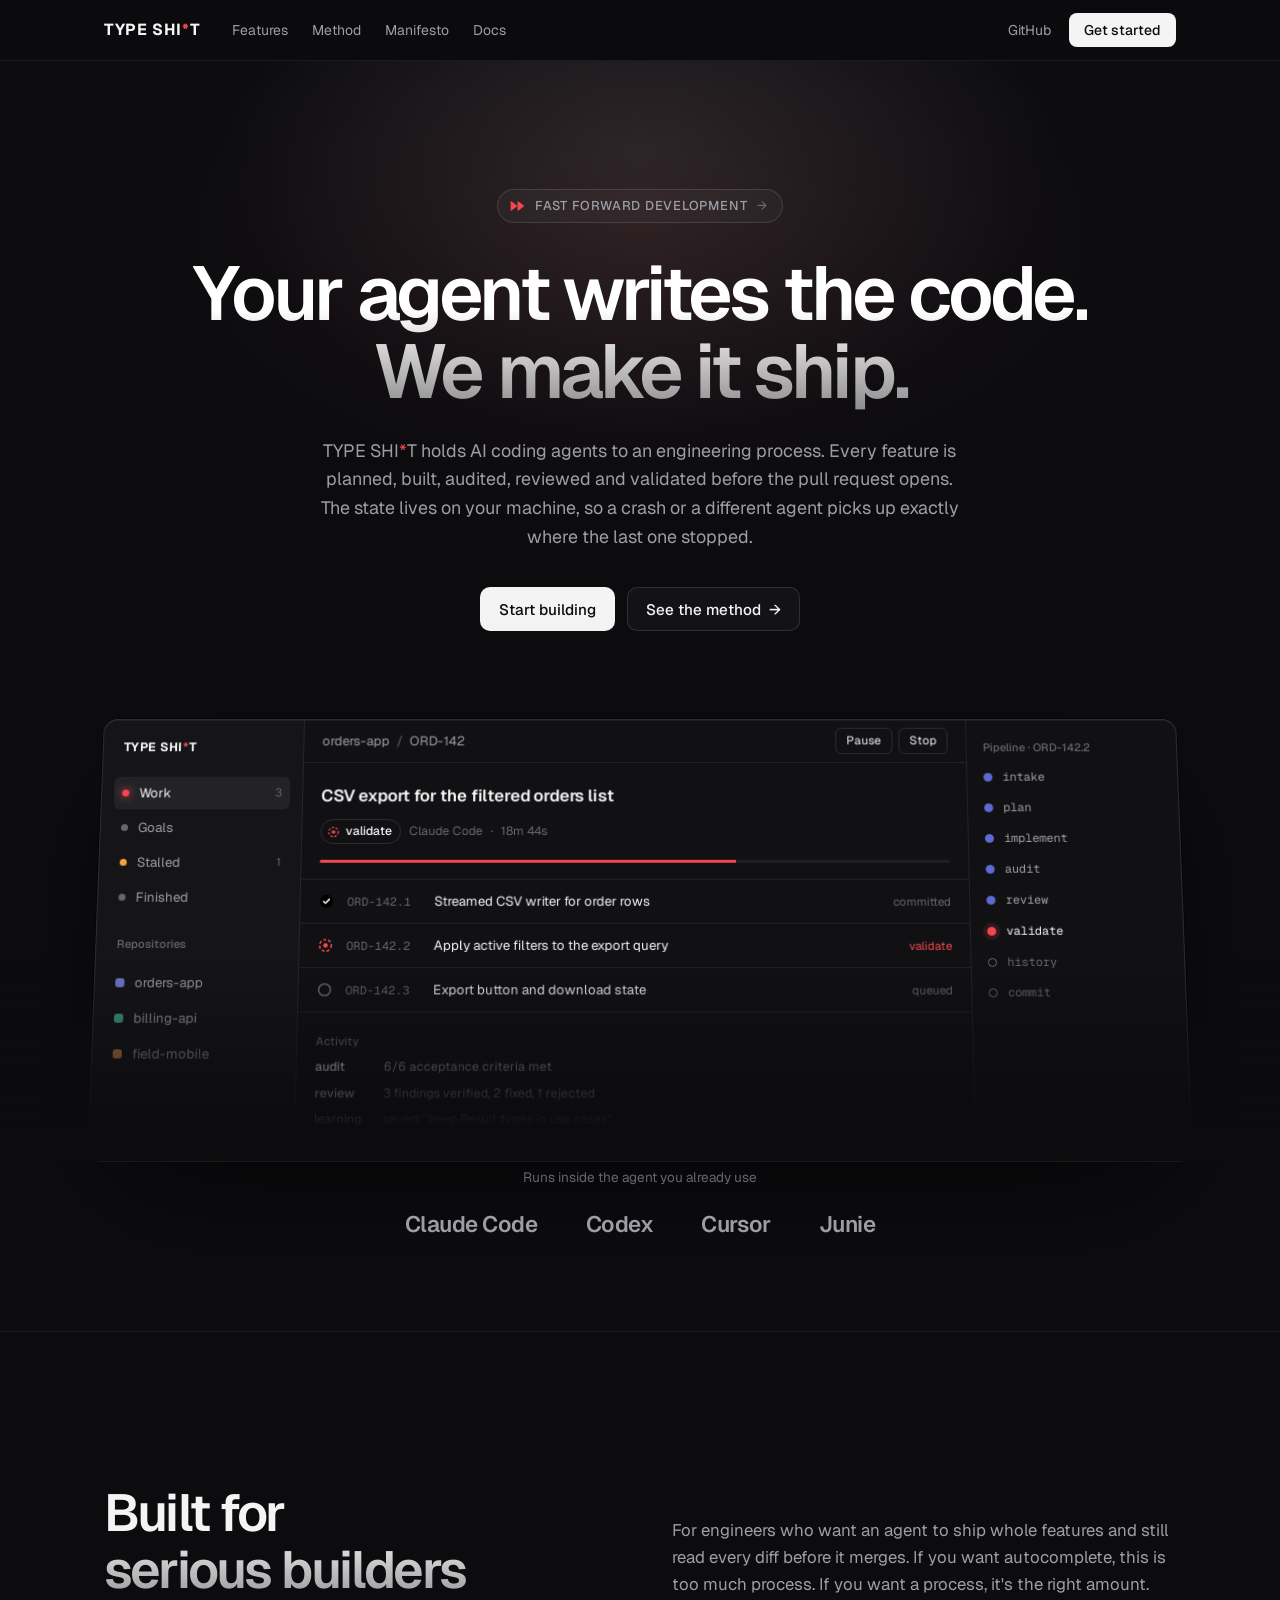
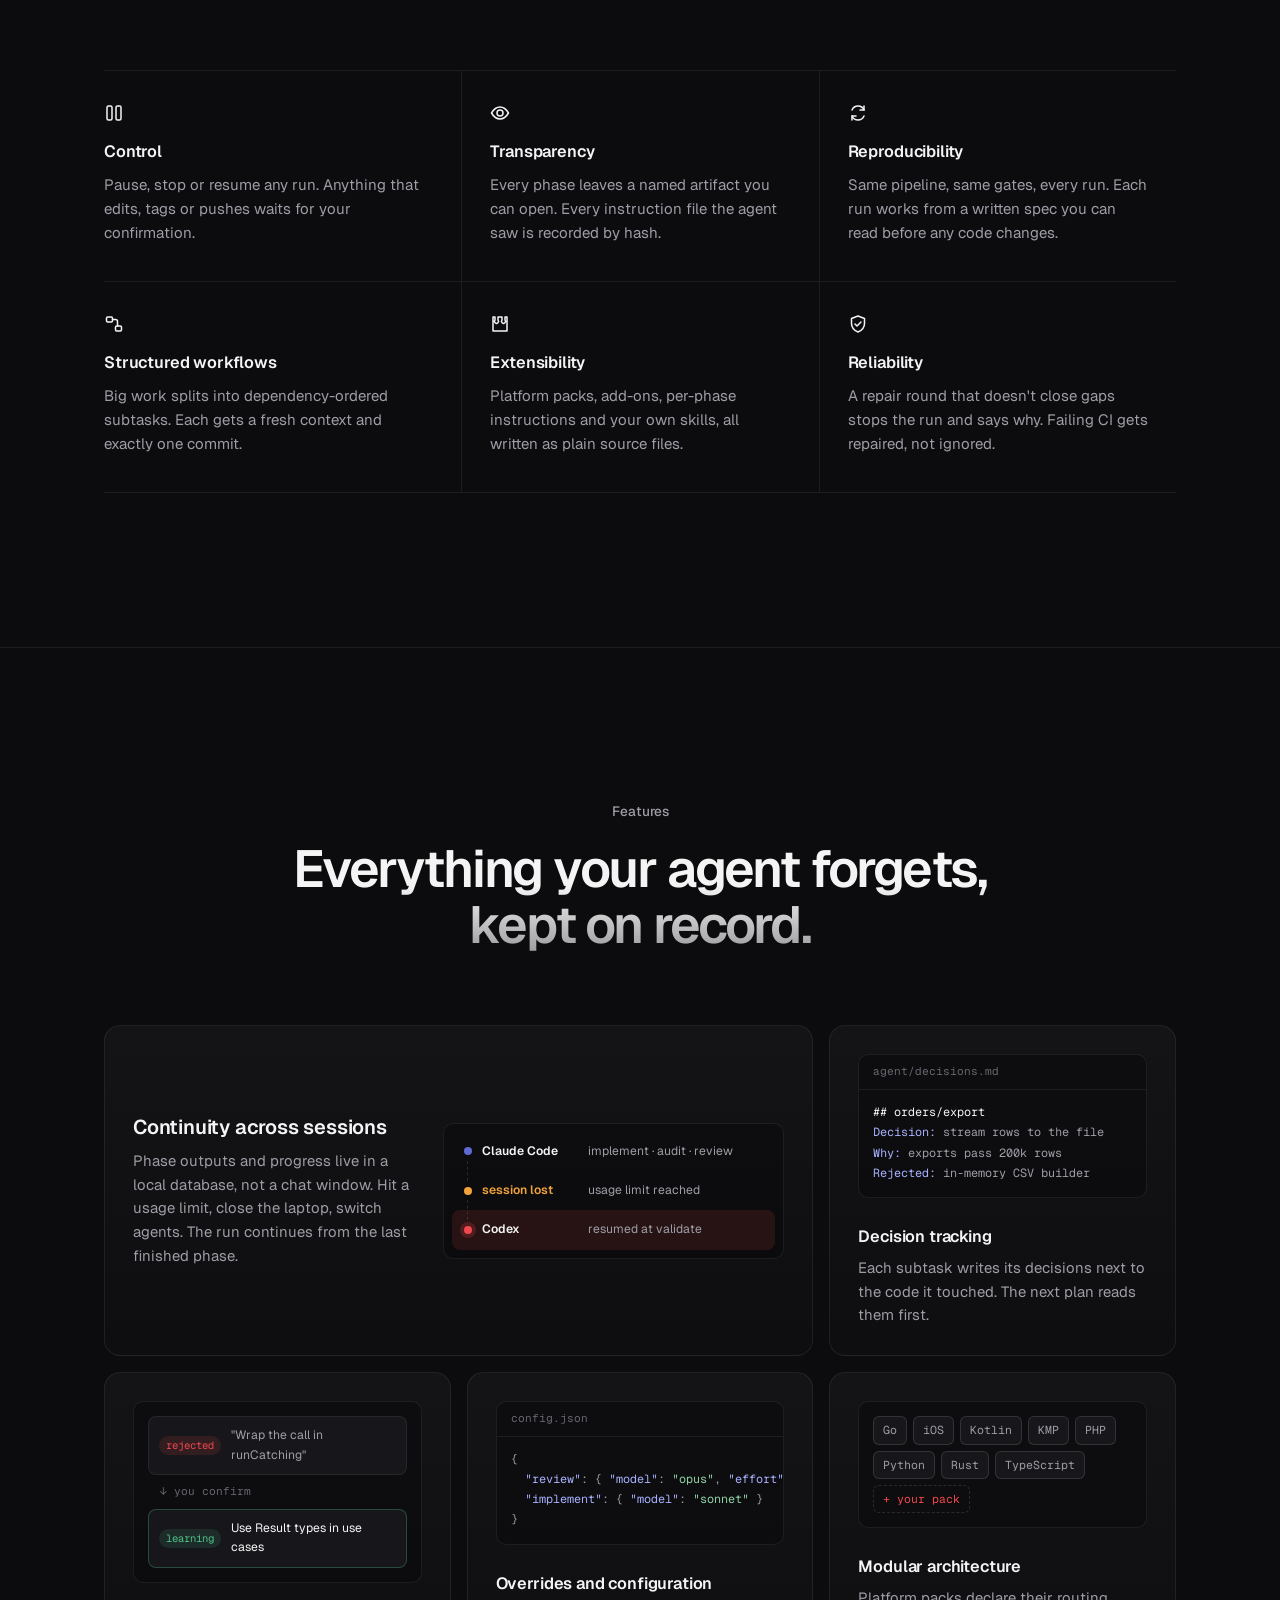
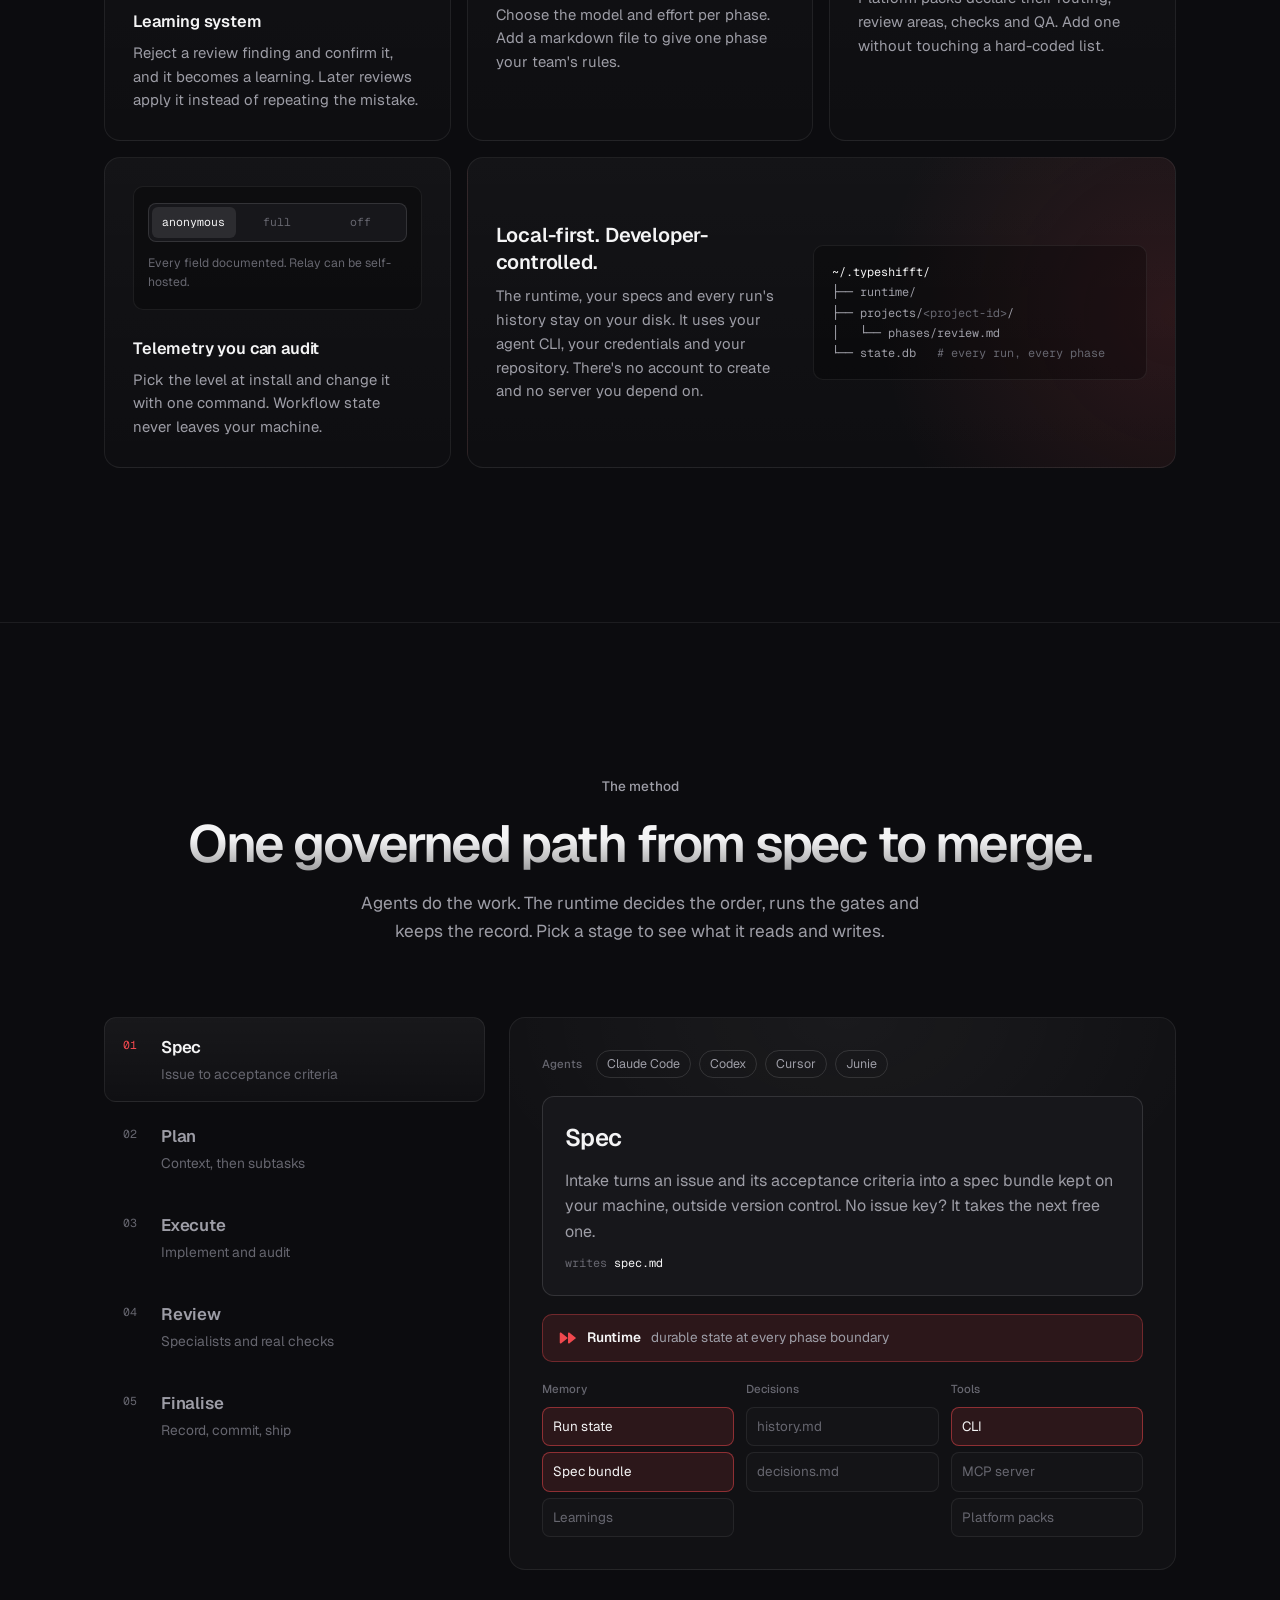
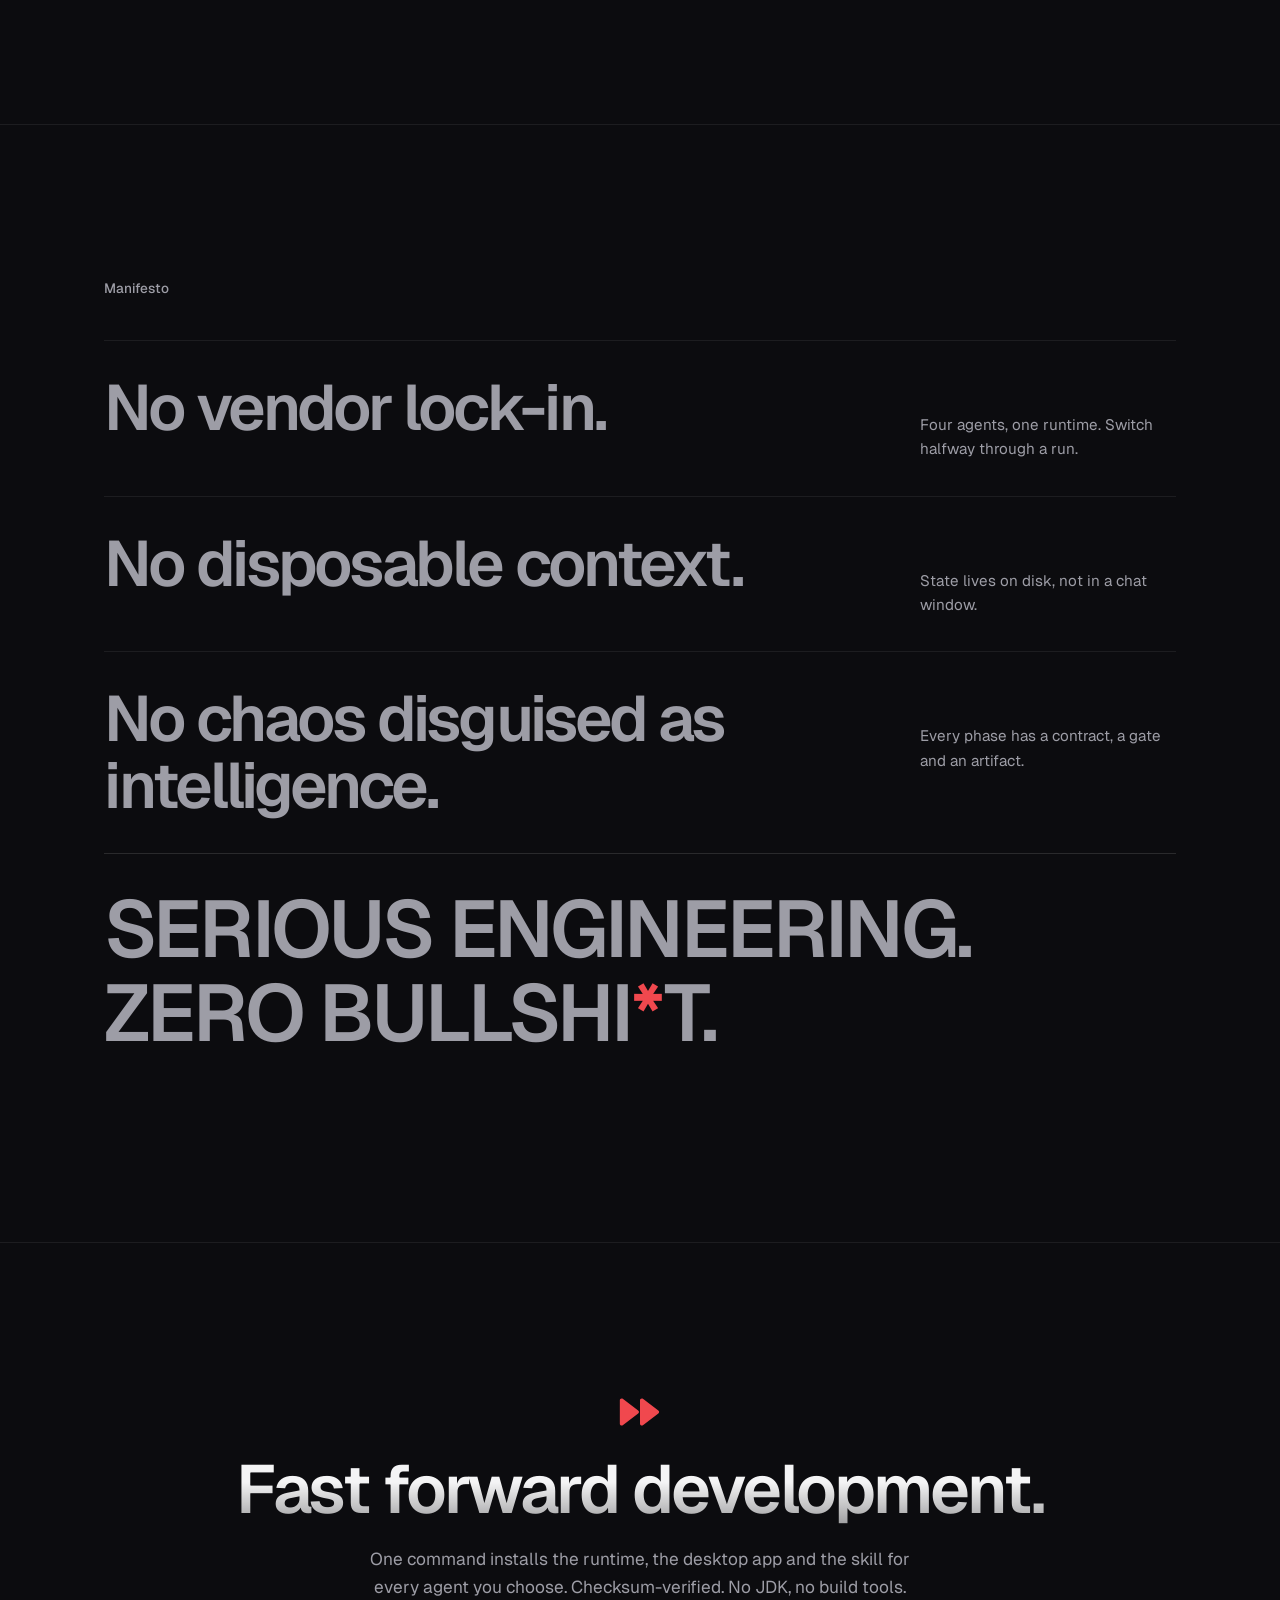
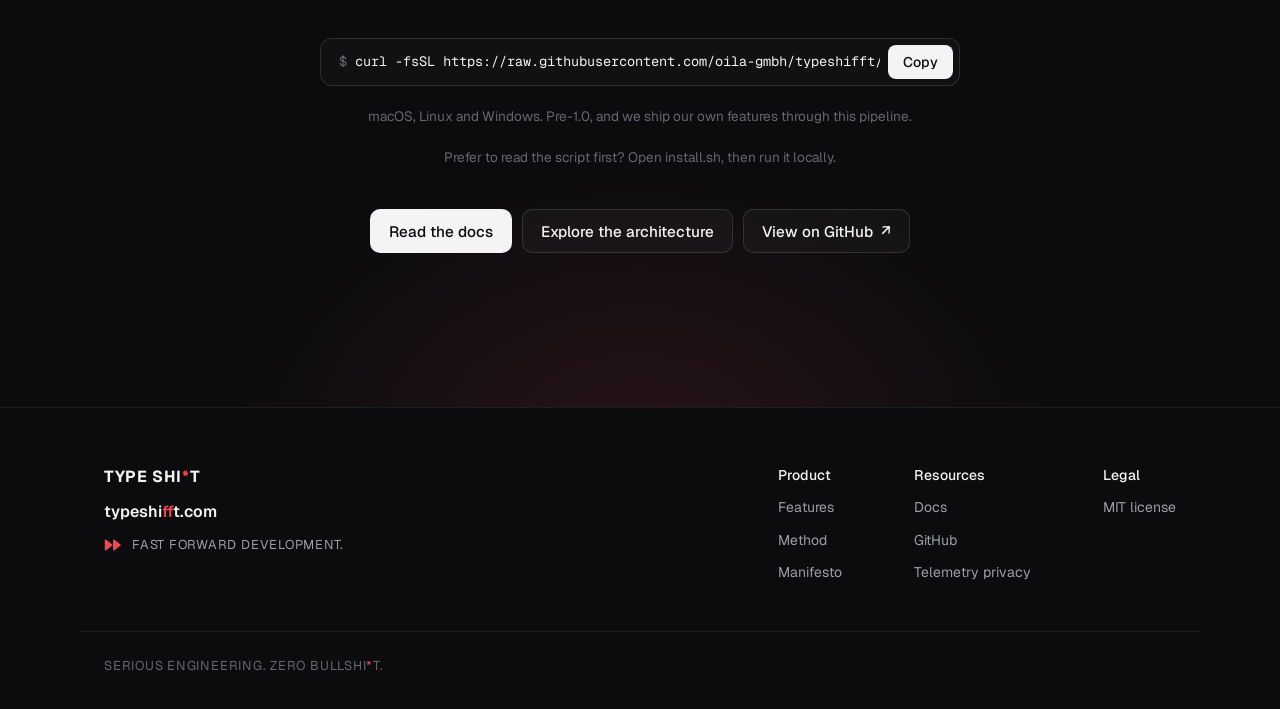
==== index.html @ 1755a25c "Merge main into landing page PR and resolve conflicts" ====
<!doctype html>
<html lang="en">
  <head>
    <meta charset="utf-8" />
    <meta name="viewport" content="width=device-width, initial-scale=1, viewport-fit=cover" />
    <title>TYPE SHI*T — Fast forward development</title>
    <meta
      name="description"
      content="TYPE SHI*T holds your AI coding agent to an engineering process: plan, build, audit, review, validate, ship. State stays on your machine, so any agent can pick up where the last one stopped."
    />
    <meta name="theme-color" content="#0c0c0f" />
    <link rel="canonical" href="https://typeshifft.com/" />
    <meta property="og:type" content="website" />
    <meta property="og:site_name" content="TYPE SHI*T" />
    <meta property="og:url" content="https://typeshifft.com/" />
    <meta property="og:title" content="TYPE SHI*T — Fast forward development" />
    <meta
      property="og:description"
      content="An engineering process for AI coding agents. Spec in, merge-ready pull request out. Serious engineering. Zero bullshi*t."
    />
    <meta property="og:image" content="https://typeshifft.com/assets/og-image.png" />
    <meta property="og:image:width" content="1200" />
    <meta property="og:image:height" content="630" />
    <meta property="og:image:alt" content="TYPE SHI*T. Fast forward development." />
    <meta name="twitter:card" content="summary_large_image" />
    <meta name="twitter:image" content="https://typeshifft.com/assets/og-image.png" />
    <link rel="icon" href="assets/typeshifft-mark.svg" type="image/svg+xml" />
    <link rel="preconnect" href="https://fonts.googleapis.com" />
    <link rel="preconnect" href="https://fonts.gstatic.com" crossorigin />
    <link
      href="https://fonts.googleapis.com/css2?family=Geist:wght@300..800&amp;family=Geist+Mono:wght@400..600&amp;display=swap"
      rel="stylesheet"
    />
    <link rel="stylesheet" href="styles.css" />
  </head>
  <body>
    <svg width="0" height="0" class="sprite" aria-hidden="true" focusable="false">
      <symbol id="ff" viewBox="0 0 24 16"><path d="M1 1.6v12.8c0 .8.9 1.3 1.6.8L11 8.8c.6-.4.6-1.2 0-1.6L2.6.8C1.9.3 1 .8 1 1.6Zm11 0v12.8c0 .8.9 1.3 1.6.8L22 8.8c.6-.4.6-1.2 0-1.6L13.6.8c-.7-.5-1.6 0-1.6.8Z" /></symbol>
      <symbol id="i-check" viewBox="0 0 16 16"><circle cx="8" cy="8" r="7" /><path d="m5 8.2 2 2 4-4.2" fill="none" stroke="currentColor" stroke-width="1.6" stroke-linecap="round" stroke-linejoin="round" /></symbol>
      <symbol id="i-run" viewBox="0 0 16 16"><circle cx="8" cy="8" r="6.2" fill="none" stroke="currentColor" stroke-width="1.6" stroke-dasharray="3 2.2" /><circle cx="8" cy="8" r="2.4" /></symbol>
      <symbol id="i-todo" viewBox="0 0 16 16"><circle cx="8" cy="8" r="6.2" fill="none" stroke="currentColor" stroke-width="1.6" /></symbol>
    </svg>

    <a class="skip-link" href="#main">Skip to content</a>

    <header class="site-header">
      <div class="header-inner">
        <a class="wordmark" href="#top" aria-label="TYPE SHI*T home">TYPE SHI<span class="ast">*</span>T</a>
        <nav class="site-nav" aria-label="Primary">
          <a href="#features">Features</a>
          <a href="#method">Method</a>
          <a href="#manifesto">Manifesto</a>
          <a href="https://github.com/Sermilion/typeshifft/blob/main/docs/getting-started.md" target="_blank" rel="noopener noreferrer">Docs</a>
        </nav>
        <div class="header-actions">
          <a class="link-quiet" href="https://github.com/Sermilion/typeshifft" target="_blank" rel="noopener noreferrer">GitHub</a>
          <a class="btn btn-light btn-sm" href="#install">Get started</a>
        </div>
      </div>
    </header>

    <main id="main">
      <!-- Hero -->
      <section class="hero" id="top" aria-labelledby="hero-title">
        <div class="hero-light" aria-hidden="true"></div>
        <div class="wrap hero-inner">
          <a class="pill" href="#method">
            <svg class="ff" aria-hidden="true"><use href="#ff" /></svg>
            <span>Fast forward development</span>
            <span class="pill-arrow" aria-hidden="true">→</span>
          </a>
          <h1 id="hero-title" class="hero-title">
            Your agent writes the code.<br />
            We make it ship.
          </h1>
          <p class="hero-lede">
            TYPE SHI<span class="ast">*</span>T holds AI coding agents to an engineering process.
            Every feature is planned, built, audited, reviewed and validated before
            the pull request opens. The state lives on your machine, so a crash or a
            different agent picks up exactly where the last one stopped.
          </p>
          <div class="hero-ctas">
            <a class="btn btn-light" href="#install">Start building</a>
            <a class="btn btn-ghost" href="#method">See the method <span aria-hidden="true">→</span></a>
          </div>
        </div>

        <!-- Product mockup -->
        <div class="wrap">
          <div class="app-stage">
            <div class="app" id="app" aria-label="Product preview: a goal running through its pipeline" role="img">
              <aside class="app-side" aria-hidden="true">
                <div class="app-brand">TYPE SHI<span class="ast">*</span>T</div>
                <ul class="app-nav">
                  <li class="is-on"><span class="dot dot--run"></span>Work <em>3</em></li>
                  <li><span class="dot"></span>Goals</li>
                  <li><span class="dot dot--warn"></span>Stalled <em>1</em></li>
                  <li><span class="dot"></span>Finished</li>
                </ul>
                <p class="app-side-label">Repositories</p>
                <ul class="app-nav app-nav--repos">
                  <li><span class="sq"></span>orders-app</li>
                  <li><span class="sq sq--b"></span>billing-api</li>
                  <li><span class="sq sq--c"></span>field-mobile</li>
                </ul>
              </aside>

              <div class="app-main" aria-hidden="true">
                <div class="app-top">
                  <span class="app-crumb">orders-app <i>/</i> ORD-142</span>
                  <span class="app-btns"><span>Pause</span><span>Stop</span></span>
                </div>
                <div class="app-goal">
                  <p class="app-goal-title">CSV export for the filtered orders list</p>
                  <p class="app-goal-meta">
                    <span class="chip chip--run"><svg><use href="#i-run" /></svg><b id="app-phase">validate</b></span>
                    <span>Claude Code</span><span>·</span><span id="app-elapsed">18m 42s</span>
                  </p>
                  <div class="app-progress"><span id="app-bar" style="width: 66%"></span></div>
                </div>
                <ul class="app-rows">
                  <li class="row row--done"><svg><use href="#i-check" /></svg><code>ORD-142.1</code><span>Streamed CSV writer for order rows</span><em>committed</em></li>
                  <li class="row row--run" id="app-row-2"><svg><use href="#i-run" /></svg><code>ORD-142.2</code><span>Apply active filters to the export query</span><em id="app-row-2-state">validate</em></li>
                  <li class="row row--todo" id="app-row-3"><svg><use href="#i-todo" /></svg><code>ORD-142.3</code><span>Export button and download state</span><em>queued</em></li>
                </ul>
                <div class="app-activity">
                  <p class="app-side-label">Activity</p>
                  <ul id="app-log">
                    <li><b>audit</b> 6/6 acceptance criteria met</li>
                    <li><b>review</b> 3 findings verified, 2 fixed, 1 rejected</li>
                    <li><b>learning</b> saved: "keep Result types in use cases"</li>
                  </ul>
                </div>
              </div>

              <div class="app-pipe" aria-hidden="true">
                <p class="app-side-label">Pipeline · ORD-142.2</p>
                <ol id="app-pipe">
                  <li class="is-done">intake</li>
                  <li class="is-done">plan</li>
                  <li class="is-done">implement</li>
                  <li class="is-done">audit</li>
                  <li class="is-done">review</li>
                  <li class="is-run">validate</li>
                  <li>history</li>
                  <li>commit</li>
                </ol>
              </div>
            </div>
          </div>
        </div>

        <div class="wrap agents">
          <p>Runs inside the agent you already use</p>
          <ul>
            <li>Claude Code</li>
            <li>Codex</li>
            <li>Cursor</li>
            <li>Junie</li>
          </ul>
        </div>
      </section>

      <!-- Built for serious builders -->
      <section class="section" id="builders" aria-labelledby="builders-title">
        <div class="wrap">
          <div class="split-head">
            <h2 id="builders-title">Built for serious builders</h2>
            <p>
              For engineers who want an agent to ship whole features and still read
              every diff before it merges. If you want autocomplete, this is too much
              process. If you want a process, it's the right amount.
            </p>
          </div>
          <ul class="pillars">
            <li>
              <svg viewBox="0 0 20 20" aria-hidden="true"><rect x="3" y="3" width="5" height="14" rx="1.5" /><rect x="12" y="3" width="5" height="14" rx="1.5" /></svg>
              <h3>Control</h3>
              <p>Pause, stop or resume any run. Anything that edits, tags or pushes waits for your confirmation.</p>
            </li>
            <li>
              <svg viewBox="0 0 20 20" aria-hidden="true"><circle cx="10" cy="10" r="3" /><path d="M1.5 10S5 4 10 4s8.5 6 8.5 6-3.5 6-8.5 6-8.5-6-8.5-6Z" /></svg>
              <h3>Transparency</h3>
              <p>Every phase leaves a named artifact you can open. Every instruction file the agent saw is recorded by hash.</p>
            </li>
            <li>
              <svg viewBox="0 0 20 20" aria-hidden="true"><path d="M4 7a6.5 6.5 0 0 1 12 0M16 13a6.5 6.5 0 0 1-12 0" /><path d="M16 3v4h-4M4 17v-4h4" /></svg>
              <h3>Reproducibility</h3>
              <p>Same pipeline, same gates, every run. Each run works from a written spec you can read before any code changes.</p>
            </li>
            <li>
              <svg viewBox="0 0 20 20" aria-hidden="true"><rect x="2.5" y="3" width="6" height="5" rx="1.2" /><rect x="11.5" y="12" width="6" height="5" rx="1.2" /><path d="M8.5 5.5h3a2 2 0 0 1 2 2V12" /></svg>
              <h3>Structured workflows</h3>
              <p>Big work splits into dependency-ordered subtasks. Each gets a fresh context and exactly one commit.</p>
            </li>
            <li>
              <svg viewBox="0 0 20 20" aria-hidden="true"><path d="M8 3h4v3a2 2 0 1 0 3 0V3h2v14H3V3h2v3a2 2 0 1 0 3 0Z" /></svg>
              <h3>Extensibility</h3>
              <p>Platform packs, add-ons, per-phase instructions and your own skills, all written as plain source files.</p>
            </li>
            <li>
              <svg viewBox="0 0 20 20" aria-hidden="true"><path d="M10 2 3.5 4.5v5c0 4 2.8 7 6.5 8.5 3.7-1.5 6.5-4.5 6.5-8.5v-5Z" /><path d="m7 10 2 2 4-4" /></svg>
              <h3>Reliability</h3>
              <p>A repair round that doesn't close gaps stops the run and says why. Failing CI gets repaired, not ignored.</p>
            </li>
          </ul>
        </div>
      </section>

      <!-- Features bento -->
      <section class="section" id="features" aria-labelledby="features-title">
        <div class="wrap">
          <div class="center-head">
            <p class="eyebrow">Features</p>
            <h2 id="features-title">Everything your agent forgets,<br />kept on record.</h2>
          </div>

          <div class="bento">
            <article class="tile tile--wide">
              <div class="tile-copy">
                <h3>Continuity across sessions</h3>
                <p>Phase outputs and progress live in a local database, not a chat window. Hit a usage limit, close the laptop, switch agents. The run continues from the last finished phase.</p>
              </div>
              <div class="vg vg-timeline" aria-hidden="true">
                <div class="vg-step"><span class="vg-agent">Claude Code</span><span>implement · audit · review</span></div>
                <div class="vg-step vg-step--cut"><span class="vg-agent">session lost</span><span>usage limit reached</span></div>
                <div class="vg-step vg-step--go"><span class="vg-agent">Codex</span><span>resumed at validate</span></div>
              </div>
            </article>

            <article class="tile">
              <div class="vg vg-doc" aria-hidden="true">
                <p class="vg-file">agent/decisions.md</p>
                <pre><span class="c-h">## orders/export</span>
<span class="c-k">Decision:</span> stream rows to the file
<span class="c-k">Why:</span> exports pass 200k rows
<span class="c-k">Rejected:</span> in-memory CSV builder</pre>
              </div>
              <div class="tile-copy">
                <h3>Decision tracking</h3>
                <p>Each subtask writes its decisions next to the code it touched. The next plan reads them first.</p>
              </div>
            </article>

            <article class="tile">
              <div class="vg vg-learn" aria-hidden="true">
                <div class="vg-finding"><span class="tag tag--red">rejected</span>"Wrap the call in runCatching"</div>
                <div class="vg-arrow">↓ you confirm</div>
                <div class="vg-finding vg-finding--ok"><span class="tag tag--green">learning</span>Use Result types in use cases</div>
              </div>
              <div class="tile-copy">
                <h3>Learning system</h3>
                <p>Reject a review finding and confirm it, and it becomes a learning. Later reviews apply it instead of repeating the mistake.</p>
              </div>
            </article>

            <article class="tile">
              <div class="vg vg-doc" aria-hidden="true">
                <p class="vg-file">config.json</p>
                <pre>{
  <span class="c-k">"review"</span>: { <span class="c-k">"model"</span>: <span class="c-s">"opus"</span>, <span class="c-k">"effort"</span>: <span class="c-s">"high"</span> },
  <span class="c-k">"implement"</span>: { <span class="c-k">"model"</span>: <span class="c-s">"sonnet"</span> }
}</pre>
              </div>
              <div class="tile-copy">
                <h3>Overrides and configuration</h3>
                <p>Choose the model and effort per phase. Add a markdown file to give one phase your team's rules.</p>
              </div>
            </article>

            <article class="tile">
              <div class="vg vg-packs" aria-hidden="true">
                <span>Go</span><span>iOS</span><span>Kotlin</span><span>KMP</span><span>PHP</span><span>Python</span><span>Rust</span><span>TypeScript</span><span class="vg-pack-new">+ your pack</span>
              </div>
              <div class="tile-copy">
                <h3>Modular architecture</h3>
                <p>Platform packs declare their routing, review areas, checks and QA. Add one without touching a hard-coded list.</p>
              </div>
            </article>

            <article class="tile">
              <div class="vg vg-seg" aria-hidden="true">
                <div class="seg"><span class="is-on">anonymous</span><span>full</span><span>off</span></div>
                <p>Every field documented. Relay can be self-hosted.</p>
              </div>
              <div class="tile-copy">
                <h3>Telemetry you can audit</h3>
                <p>Pick the level at install and change it with one command. Workflow state never leaves your machine.</p>
              </div>
            </article>

            <article class="tile tile--wide tile--accent">
              <div class="tile-copy">
                <h3>Local-first. Developer-controlled.</h3>
                <p>The runtime, your specs and every run's history stay on your disk. It uses your agent CLI, your credentials and your repository. There's no account to create and no server you depend on.</p>
              </div>
              <div class="vg vg-tree" aria-hidden="true">
                <pre><span class="c-h">~/.typeshifft/</span>
├── runtime/
├── projects/<span class="c-d">&lt;project-id&gt;</span>/
│   └── phases/review.md
└── state.db   <span class="c-d"># every run, every phase</span></pre>
              </div>
            </article>
          </div>
        </div>
      </section>

      <!-- Method -->
      <section class="section method" id="method" aria-labelledby="method-title">
        <div class="wrap">
          <div class="center-head">
            <p class="eyebrow">The method</p>
            <h2 id="method-title">One governed path from spec to merge.</h2>
            <p class="lede">Agents do the work. The runtime decides the order, runs the gates and keeps the record. Pick a stage to see what it reads and writes.</p>
          </div>

          <div class="method-grid" id="method-grid">
            <div class="stages" role="tablist" aria-label="Pipeline stages" aria-orientation="vertical">
              <button class="stage" role="tab" id="tab-spec" aria-selected="true" aria-controls="method-panel" data-stage="spec" data-uses="state spec cli">
                <span class="stage-n">01</span><span class="stage-t">Spec</span><span class="stage-d">Issue to acceptance criteria</span><span class="stage-bar"></span>
              </button>
              <button class="stage" role="tab" id="tab-plan" aria-selected="false" tabindex="-1" aria-controls="method-panel" data-stage="plan" data-uses="state spec history decisions mcp">
                <span class="stage-n">02</span><span class="stage-t">Plan</span><span class="stage-d">Context, then subtasks</span><span class="stage-bar"></span>
              </button>
              <button class="stage" role="tab" id="tab-execute" aria-selected="false" tabindex="-1" aria-controls="method-panel" data-stage="execute" data-uses="state spec packs mcp">
                <span class="stage-n">03</span><span class="stage-t">Execute</span><span class="stage-d">Implement and audit</span><span class="stage-bar"></span>
              </button>
              <button class="stage" role="tab" id="tab-review" aria-selected="false" tabindex="-1" aria-controls="method-panel" data-stage="review" data-uses="state learnings packs mcp">
                <span class="stage-n">04</span><span class="stage-t">Review</span><span class="stage-d">Specialists and real checks</span><span class="stage-bar"></span>
              </button>
              <button class="stage" role="tab" id="tab-finalise" aria-selected="false" tabindex="-1" aria-controls="method-panel" data-stage="finalise" data-uses="state history decisions cli">
                <span class="stage-n">05</span><span class="stage-t">Finalise</span><span class="stage-d">Record, commit, ship</span><span class="stage-bar"></span>
              </button>
            </div>

            <div class="panel" id="method-panel" role="tabpanel" tabindex="0" aria-labelledby="tab-spec">
              <div class="panel-agents">
                <span class="panel-label">Agents</span>
                <span class="agent">Claude Code</span><span class="agent">Codex</span><span class="agent">Cursor</span><span class="agent">Junie</span>
              </div>
              <div class="panel-core">
                <p class="panel-title" id="panel-title">Spec</p>
                <p class="panel-text" id="panel-text">Intake turns an issue and its acceptance criteria into a spec bundle kept on your machine, outside version control. No issue key? It takes the next free one.</p>
                <p class="panel-out">writes <code id="panel-out">spec.md</code></p>
              </div>
              <div class="panel-runtime"><svg class="ff" aria-hidden="true"><use href="#ff" /></svg><b>Runtime</b><span>durable state at every phase boundary</span></div>
              <div class="panel-layers">
                <div>
                  <p class="panel-label">Memory</p>
                  <ul>
                    <li data-node="state">Run state</li>
                    <li data-node="spec">Spec bundle</li>
                    <li data-node="learnings">Learnings</li>
                  </ul>
                </div>
                <div>
                  <p class="panel-label">Decisions</p>
                  <ul>
                    <li data-node="history">history.md</li>
                    <li data-node="decisions">decisions.md</li>
                  </ul>
                </div>
                <div>
                  <p class="panel-label">Tools</p>
                  <ul>
                    <li data-node="cli">CLI</li>
                    <li data-node="mcp">MCP server</li>
                    <li data-node="packs">Platform packs</li>
                  </ul>
                </div>
              </div>
            </div>
          </div>
        </div>
      </section>

      <!-- Manifesto -->
      <section class="section manifesto" id="manifesto" aria-labelledby="manifesto-title">
        <div class="wrap">
          <p class="eyebrow" id="manifesto-title">Manifesto</p>
          <ol class="manifesto-list">
            <li class="m-item">
              <p class="m-line">No vendor lock-in.</p>
              <p class="m-note">Four agents, one runtime. Switch halfway through a run.</p>
            </li>
            <li class="m-item">
              <p class="m-line">No disposable context.</p>
              <p class="m-note">State lives on disk, not in a chat window.</p>
            </li>
            <li class="m-item">
              <p class="m-line">No chaos disguised as intelligence.</p>
              <p class="m-note">Every phase has a contract, a gate and an artifact.</p>
            </li>
            <li class="m-item m-item--final">
              <p class="m-line">Serious engineering.<br />Zero bullshi<span class="ast">*</span>t.</p>
            </li>
          </ol>
        </div>
      </section>

      <!-- CTA -->
      <section class="section cta" id="install" aria-labelledby="cta-title">
        <div class="cta-light" aria-hidden="true"></div>
        <div class="wrap cta-inner">
          <svg class="ff ff--big" aria-hidden="true"><use href="#ff" /></svg>
          <h2 id="cta-title">Fast forward development.</h2>
          <p class="lede">One command installs the runtime, the desktop app and the skill for every agent you choose. Checksum-verified. No JDK, no build tools.</p>

          <div class="install" role="group" aria-label="Install command">
            <pre><code id="install-cmd">curl -fsSL https://raw.githubusercontent.com/oila-gmbh/typeshifft/main/install.sh | bash</code></pre>
            <button type="button" class="btn btn-light btn-sm" id="copy-install" data-copy="#install-cmd">Copy</button>
          </div>
          <p class="install-note">macOS, Linux and Windows. Pre-1.0, and we ship our own features through this pipeline.</p>
          <p class="install-note">Prefer to read the script first? <a href="https://raw.githubusercontent.com/oila-gmbh/typeshifft/main/install.sh" target="_blank" rel="noopener noreferrer">Open install.sh</a>, then run it locally.</p>

          <div class="cta-actions">
            <a class="btn btn-light" href="https://github.com/Sermilion/typeshifft/blob/main/docs/getting-started.md" target="_blank" rel="noopener noreferrer">Read the docs</a>
            <a class="btn btn-ghost" href="#method">Explore the architecture</a>
            <a class="btn btn-ghost" href="https://github.com/Sermilion/typeshifft" target="_blank" rel="noopener noreferrer">View on GitHub <span aria-hidden="true">↗</span></a>
          </div>
        </div>
      </section>
    </main>

    <footer class="site-footer">
      <div class="wrap footer-inner">
        <div class="footer-brand">
          <p class="wordmark">TYPE SHI<span class="ast">*</span>T</p>
          <p class="footer-domain">typeshi<span class="ast">ff</span>t.com</p>
          <p class="footer-tag"><svg class="ff" aria-hidden="true"><use href="#ff" /></svg>Fast forward development.</p>
        </div>
        <nav class="footer-cols" aria-label="Footer">
          <div>
            <p>Product</p>
            <a href="#features">Features</a>
            <a href="#method">Method</a>
            <a href="#manifesto">Manifesto</a>
          </div>
          <div>
            <p>Resources</p>
            <a href="https://github.com/Sermilion/typeshifft/blob/main/docs/getting-started.md" target="_blank" rel="noopener noreferrer">Docs</a>
            <a href="https://github.com/Sermilion/typeshifft" target="_blank" rel="noopener noreferrer">GitHub</a>
            <a href="https://github.com/Sermilion/typeshifft/blob/main/docs/telemetry-privacy.md" target="_blank" rel="noopener noreferrer">Telemetry privacy</a>
          </div>
          <div>
            <p>Legal</p>
            <a href="https://github.com/Sermilion/typeshifft/blob/main/LICENSE" target="_blank" rel="noopener noreferrer">MIT license</a>
          </div>
        </nav>
      </div>
      <div class="wrap footer-base">
        <p>Serious engineering. Zero bullshi<span class="ast">*</span>t.</p>
      </div>
    </footer>

    <script src="main.js" defer></script>
  </body>
</html>
---- styles.css ----
/* Layout: one centered column, Linear-style. Hairline borders, soft top light,
   product UI as the hero image, one red accent reserved for the brand mark. */
:root {
  --bg: #0c0c0f;
  --bg-elev: #111114;
  --surface: #17171b;
  --surface-2: #1d1d22;
  --border: rgba(255, 255, 255, 0.07);
  --border-strong: rgba(255, 255, 255, 0.12);
  --text: #f4f4f5;
  --muted: #9d9da6;
  --faint: #66666f;
  --accent: #f0484e;
  --accent-soft: rgba(240, 72, 78, 0.12);
  --done: #5e6ad2;
  --ok: #4cc38a;
  --warn: #f2a33a;
  --on-light: #0c0c0f;

  --font: "Geist", "Inter", system-ui, -apple-system, "Segoe UI", sans-serif;
  --mono: "Geist Mono", ui-monospace, "SFMono-Regular", Menlo, monospace;

  --wrap: 1120px;
  --ease: cubic-bezier(0.25, 0.8, 0.25, 1);
  color-scheme: dark;
}

*,
*::before,
*::after {
  box-sizing: border-box;
}

html {
  scroll-behavior: smooth;
  -webkit-text-size-adjust: 100%;
}

body {
  margin: 0;
  background: var(--bg);
  color: var(--text);
  font-family: var(--font);
  font-size: 16px;
  line-height: 1.6;
  -webkit-font-smoothing: antialiased;
  overflow-x: hidden;
}

body::before {
  content: "";
  position: fixed;
  inset: 0 0 auto;
  height: env(safe-area-inset-top, 0px);
  z-index: 60;
  background: var(--bg);
}

img {
  max-width: 100%;
  display: block;
}

a {
  color: inherit;
  text-decoration: none;
}

p,
h1,
h2,
h3,
ul,
ol,
pre {
  margin: 0;
}

ul,
ol {
  padding: 0;
  list-style: none;
}

code,
pre {
  font-family: var(--mono);
}

:focus-visible {
  outline: 2px solid var(--accent);
  outline-offset: 3px;
  border-radius: 6px;
}

.sprite {
  position: absolute;
}

.skip-link {
  position: absolute;
  left: 16px;
  top: -60px;
  z-index: 100;
  padding: 8px 12px;
  border-radius: 8px;
  background: var(--text);
  color: var(--on-light);
  font-weight: 600;
}

.skip-link:focus {
  top: 12px;
}

.wrap {
  width: 100%;
  max-width: var(--wrap);
  margin: 0 auto;
  padding-left: max(24px, env(safe-area-inset-left, 0px));
  padding-right: max(24px, env(safe-area-inset-right, 0px));
}

.ast {
  color: var(--accent);
}

.ff {
  width: 18px;
  height: 12px;
  fill: var(--accent);
  flex: none;
}

h2 {
  font-size: clamp(2rem, 4.4vw, 3.25rem);
  font-weight: 600;
  line-height: 1.08;
  letter-spacing: -0.035em;
  text-wrap: balance;
  background: linear-gradient(180deg, var(--text) 40%, rgba(244, 244, 245, 0.62));
  -webkit-background-clip: text;
  background-clip: text;
  color: transparent;
}

h3 {
  font-size: 1.02rem;
  font-weight: 600;
  letter-spacing: -0.01em;
  line-height: 1.35;
}

.eyebrow {
  margin-bottom: 16px;
  font-size: 0.85rem;
  font-weight: 500;
  color: var(--muted);
}

.lede {
  max-width: 34em;
  color: var(--muted);
  font-size: 1.08rem;
}

.section {
  padding-block: clamp(88px, 12vw, 160px);
  border-top: 1px solid var(--border);
}

.center-head {
  display: flex;
  flex-direction: column;
  align-items: center;
  gap: 18px;
  margin-bottom: clamp(48px, 6vw, 72px);
  text-align: center;
}

.center-head .eyebrow {
  margin: 0;
}

/* ---------- Wordmark ---------- */

.wordmark {
  font-weight: 700;
  font-size: 1rem;
  letter-spacing: 0.04em;
  white-space: nowrap;
}

/* ---------- Buttons ---------- */

.btn {
  display: inline-flex;
  align-items: center;
  justify-content: center;
  gap: 8px;
  height: 44px;
  padding: 0 18px;
  border-radius: 10px;
  border: 1px solid transparent;
  font: 500 0.95rem/1 var(--font);
  cursor: pointer;
  transition: background 0.2s, border-color 0.2s, transform 0.2s var(--ease);
}

.btn:active {
  transform: translateY(1px);
}

.btn-sm {
  height: 34px;
  padding: 0 14px;
  border-radius: 8px;
  font-size: 0.875rem;
}

.btn-light {
  background: var(--text);
  color: var(--on-light);
}

.btn-light:hover {
  background: #ffffff;
}

.btn-light.is-copied {
  background: var(--ok);
}

.btn-ghost {
  background: rgba(255, 255, 255, 0.03);
  border-color: var(--border-strong);
  color: var(--text);
}

.btn-ghost:hover {
  background: rgba(255, 255, 255, 0.07);
}

/* ---------- Header ---------- */

.site-header {
  position: sticky;
  top: env(safe-area-inset-top, 0px);
  z-index: 50;
  background: rgba(12, 12, 15, 0.72);
  backdrop-filter: blur(16px) saturate(160%);
  -webkit-backdrop-filter: blur(16px) saturate(160%);
  border-bottom: 1px solid var(--border);
}

.header-inner {
  display: flex;
  align-items: center;
  gap: 32px;
  max-width: var(--wrap);
  height: 60px;
  margin: 0 auto;
  padding-left: max(24px, env(safe-area-inset-left, 0px));
  padding-right: max(24px, env(safe-area-inset-right, 0px));
}

.site-nav {
  display: flex;
  gap: 24px;
  font-size: 0.875rem;
}

.site-nav a,
.link-quiet {
  color: var(--muted);
  transition: color 0.2s;
}

.site-nav a:hover,
.link-quiet:hover {
  color: var(--text);
}

.header-actions {
  display: flex;
  align-items: center;
  gap: 18px;
  margin-left: auto;
  font-size: 0.875rem;
}

/* ---------- Hero ---------- */

.hero {
  position: relative;
  padding-block: clamp(72px, 11vw, 128px) 0;
  overflow: hidden;
}

.hero-light {
  position: absolute;
  left: 50%;
  top: -320px;
  width: 1200px;
  height: 820px;
  transform: translateX(-50%);
  background:
    radial-gradient(closest-side, rgba(255, 255, 255, 0.09), transparent 70%),
    radial-gradient(closest-side at 50% 60%, rgba(240, 72, 78, 0.08), transparent 80%);
  pointer-events: none;
}

.hero-inner {
  position: relative;
  display: flex;
  flex-direction: column;
  align-items: center;
  text-align: center;
}

.pill {
  display: inline-flex;
  align-items: center;
  gap: 10px;
  margin-bottom: 32px;
  padding: 6px 14px 6px 12px;
  border: 1px solid var(--border-strong);
  border-radius: 999px;
  background: rgba(255, 255, 255, 0.03);
  font-size: 0.8rem;
  font-weight: 500;
  letter-spacing: 0.06em;
  text-transform: uppercase;
  color: var(--muted);
  transition: border-color 0.2s, color 0.2s;
}

.pill:hover {
  border-color: rgba(255, 255, 255, 0.22);
  color: var(--text);
}

.pill .ff {
  width: 15px;
  height: 10px;
}

.pill-arrow {
  color: var(--faint);
  transition: transform 0.2s var(--ease);
}

.pill:hover .pill-arrow {
  transform: translateX(3px);
}

.hero-title {
  max-width: 13em;
  font-size: clamp(2.6rem, 6.6vw, 4.75rem);
  font-weight: 600;
  line-height: 1.02;
  letter-spacing: -0.045em;
  text-wrap: balance;
  background: linear-gradient(180deg, #ffffff 35%, rgba(244, 244, 245, 0.55));
  -webkit-background-clip: text;
  background-clip: text;
  color: transparent;
}

.hero-lede {
  max-width: 36em;
  margin-top: 26px;
  color: var(--muted);
  font-size: clamp(1.02rem, 1.4vw, 1.15rem);
}

.hero-ctas {
  display: flex;
  flex-wrap: wrap;
  justify-content: center;
  gap: 12px;
  margin-top: 36px;
}

/* ---------- App mockup ---------- */

.app-stage {
  position: relative;
  margin-top: clamp(56px, 8vw, 88px);
  perspective: 2000px;
}

.app-stage::after {
  content: "";
  position: absolute;
  inset: auto -10% -2px;
  height: 45%;
  background: linear-gradient(180deg, transparent, var(--bg) 85%);
  pointer-events: none;
}

.app {
  display: grid;
  grid-template-columns: 200px minmax(0, 1fr) 210px;
  min-height: 440px;
  border: 1px solid var(--border-strong);
  border-radius: 14px;
  background: var(--bg-elev);
  box-shadow:
    0 0 0 1px rgba(0, 0, 0, 0.6),
    0 40px 120px -30px rgba(0, 0, 0, 0.8),
    inset 0 1px 0 rgba(255, 255, 255, 0.05);
  overflow: hidden;
  text-align: left;
  font-size: 0.82rem;
  transform: rotateX(8deg);
  transform-origin: 50% 0;
  transition: transform 1.2s var(--ease);
}

.app-stage:hover .app {
  transform: rotateX(2deg);
}

.app-side {
  display: flex;
  flex-direction: column;
  gap: 6px;
  padding: 16px 12px;
  border-right: 1px solid var(--border);
  background: rgba(255, 255, 255, 0.015);
}

.app-brand {
  margin: 2px 8px 14px;
  font-weight: 700;
  font-size: 0.78rem;
  letter-spacing: 0.04em;
}

.app-nav {
  display: flex;
  flex-direction: column;
  gap: 2px;
}

.app-nav li {
  display: flex;
  align-items: center;
  gap: 10px;
  padding: 6px 8px;
  border-radius: 6px;
  color: var(--muted);
}

.app-nav li.is-on {
  background: rgba(255, 255, 255, 0.06);
  color: var(--text);
}

.app-nav em {
  margin-left: auto;
  font-style: normal;
  font-size: 0.72rem;
  color: var(--faint);
}

.dot {
  width: 7px;
  height: 7px;
  border-radius: 50%;
  background: var(--faint);
}

.dot--run {
  background: var(--accent);
  box-shadow: 0 0 8px var(--accent);
}

.dot--warn {
  background: var(--warn);
}

.sq {
  width: 9px;
  height: 9px;
  border-radius: 3px;
  background: #6e79d6;
}

.sq--b {
  background: #3fa58c;
}

.sq--c {
  background: #c9874a;
}

.app-side-label {
  margin: 16px 8px 6px;
  font-size: 0.7rem;
  font-weight: 500;
  color: var(--faint);
}

.app-main {
  display: flex;
  flex-direction: column;
  min-width: 0;
}

.app-top {
  display: flex;
  align-items: center;
  justify-content: space-between;
  gap: 12px;
  height: 44px;
  padding: 0 18px;
  border-bottom: 1px solid var(--border);
  color: var(--muted);
}

.app-crumb i {
  font-style: normal;
  color: var(--faint);
  margin: 0 4px;
}

.app-btns {
  display: flex;
  gap: 6px;
}

.app-btns span {
  padding: 3px 10px;
  border: 1px solid var(--border-strong);
  border-radius: 6px;
  font-size: 0.74rem;
  color: var(--text);
}

.app-goal {
  padding: 20px 18px 16px;
  border-bottom: 1px solid var(--border);
}

.app-goal-title {
  font-size: 1.05rem;
  font-weight: 600;
  letter-spacing: -0.01em;
}

.app-goal-meta {
  display: flex;
  flex-wrap: wrap;
  align-items: center;
  gap: 8px;
  margin-top: 10px;
  color: var(--faint);
  font-size: 0.76rem;
}

.chip {
  display: inline-flex;
  align-items: center;
  gap: 6px;
  padding: 2px 8px 2px 6px;
  border-radius: 999px;
  border: 1px solid var(--border-strong);
  color: var(--text);
}

.chip svg {
  width: 12px;
  height: 12px;
}

.chip b {
  font-weight: 500;
}

.chip--run svg,
.row--run svg {
  color: var(--accent);
  fill: var(--accent);
  animation: spin 2.4s linear infinite;
}

@keyframes spin {
  to {
    transform: rotate(360deg);
  }
}

.app-progress {
  height: 3px;
  margin-top: 16px;
  border-radius: 3px;
  background: rgba(255, 255, 255, 0.06);
  overflow: hidden;
}

.app-progress span {
  display: block;
  height: 100%;
  background: var(--accent);
  transition: width 0.8s var(--ease);
}

.app-rows li {
  display: grid;
  grid-template-columns: 16px 74px minmax(0, 1fr) auto;
  align-items: center;
  gap: 12px;
  padding: 11px 18px;
  border-bottom: 1px solid var(--border);
}

.app-rows svg {
  width: 15px;
  height: 15px;
}

.row--done svg circle {
  fill: var(--done);
}

.row--done svg path {
  stroke: #ffffff;
}

.row--todo svg {
  color: var(--faint);
  fill: none;
}

.app-rows code {
  font-size: 0.72rem;
  color: var(--faint);
}

.app-rows span {
  overflow: hidden;
  white-space: nowrap;
  text-overflow: ellipsis;
}

.app-rows em {
  font-style: normal;
  font-size: 0.72rem;
  color: var(--faint);
}

.row--run em {
  color: var(--accent);
}

.app-activity {
  padding: 4px 10px 16px;
}

.app-activity ul {
  display: flex;
  flex-direction: column;
  gap: 6px;
  padding: 0 8px;
  color: var(--muted);
  font-size: 0.76rem;
}

.app-activity b {
  display: inline-block;
  min-width: 64px;
  font-weight: 500;
  color: var(--text);
}

.app-pipe {
  padding: 4px 8px 16px;
  border-left: 1px solid var(--border);
}

.app-pipe ol {
  display: flex;
  flex-direction: column;
  gap: 2px;
  padding: 0 8px;
}

.app-pipe li {
  display: flex;
  align-items: center;
  gap: 10px;
  padding: 5px 0;
  color: var(--faint);
  font-family: var(--mono);
  font-size: 0.74rem;
  transition: color 0.4s;
}

.app-pipe li::before {
  content: "";
  width: 9px;
  height: 9px;
  border-radius: 50%;
  border: 1.5px solid var(--faint);
  transition: all 0.4s;
}

.app-pipe li.is-done {
  color: var(--muted);
}

.app-pipe li.is-done::before {
  border-color: var(--done);
  background: var(--done);
}

.app-pipe li.is-run {
  color: var(--text);
}

.app-pipe li.is-run::before {
  border-color: var(--accent);
  background: var(--accent);
  box-shadow: 0 0 0 4px var(--accent-soft);
}

/* agents row */

.agents {
  position: relative;
  z-index: 1;
  display: flex;
  flex-direction: column;
  align-items: center;
  gap: 18px;
  padding-block: 8px 88px;
  text-align: center;
}

.agents p {
  font-size: 0.85rem;
  color: var(--faint);
}

.agents ul {
  display: flex;
  flex-wrap: wrap;
  justify-content: center;
  gap: 12px 48px;
  font-size: clamp(1.1rem, 2vw, 1.4rem);
  font-weight: 600;
  letter-spacing: -0.02em;
  color: var(--muted);
}

/* ---------- Builders ---------- */

.split-head {
  display: grid;
  grid-template-columns: minmax(0, 1fr) minmax(0, 1fr);
  gap: 32px 64px;
  align-items: end;
  margin-bottom: clamp(48px, 6vw, 72px);
}

.split-head p {
  color: var(--muted);
  font-size: 1.05rem;
}

.pillars {
  display: grid;
  grid-template-columns: repeat(3, minmax(0, 1fr));
  border-top: 1px solid var(--border);
}

.pillars li {
  display: flex;
  flex-direction: column;
  gap: 10px;
  padding: 32px 28px 36px 0;
  border-bottom: 1px solid var(--border);
}

.pillars li:not(:nth-child(3n + 1)) {
  padding-left: 28px;
  border-left: 1px solid var(--border);
}

.pillars svg {
  width: 20px;
  height: 20px;
  margin-bottom: 8px;
  fill: none;
  stroke: var(--text);
  stroke-width: 1.5;
  stroke-linecap: round;
  stroke-linejoin: round;
}

.pillars p {
  color: var(--muted);
  font-size: 0.94rem;
}

/* ---------- Bento ---------- */

.bento {
  display: grid;
  grid-template-columns: repeat(3, minmax(0, 1fr));
  gap: 16px;
}

.tile {
  display: flex;
  flex-direction: column;
  gap: 28px;
  min-width: 0;
  padding: 28px;
  border: 1px solid var(--border);
  border-radius: 16px;
  background: linear-gradient(180deg, rgba(255, 255, 255, 0.035), rgba(255, 255, 255, 0.01));
  overflow: hidden;
  transition: border-color 0.3s, opacity 0.9s var(--ease), transform 0.9s var(--ease);
}

.tile:hover {
  border-color: var(--border-strong);
}

.tile--wide {
  grid-column: span 2;
  flex-direction: row;
  align-items: center;
}

.tile--wide .tile-copy {
  flex: 1 1 0;
}

.tile--wide .vg {
  flex: 1.15 1 0;
}

.tile--accent {
  grid-column: span 2;
  background:
    radial-gradient(ellipse 60% 140% at 100% 50%, var(--accent-soft), transparent 70%),
    linear-gradient(180deg, rgba(255, 255, 255, 0.035), rgba(255, 255, 255, 0.01));
}

.tile-copy {
  display: flex;
  flex-direction: column;
  gap: 8px;
  min-width: 0;
}

.tile-copy p {
  color: var(--muted);
  font-size: 0.93rem;
}

.tile--wide h3 {
  font-size: 1.25rem;
}

/* vignettes */

.vg {
  min-width: 0;
  border: 1px solid var(--border);
  border-radius: 10px;
  background: rgba(0, 0, 0, 0.28);
  font-size: 0.76rem;
}

.vg pre {
  padding: 12px 14px 14px;
  overflow-x: auto;
  font-size: 0.74rem;
  line-height: 1.7;
  color: var(--muted);
}

.vg-file {
  padding: 8px 14px;
  border-bottom: 1px solid var(--border);
  font-family: var(--mono);
  font-size: 0.7rem;
  color: var(--faint);
}

.c-h {
  color: var(--text);
}

.c-k {
  color: #a8b1ff;
}

.c-s {
  color: #8fd4a8;
}

.c-d {
  color: var(--faint);
}

.vg-timeline {
  display: flex;
  flex-direction: column;
  padding: 8px;
}

.vg-step {
  position: relative;
  display: flex;
  align-items: center;
  gap: 14px;
  padding: 10px 12px 10px 30px;
  color: var(--muted);
}

.vg-step::before {
  content: "";
  position: absolute;
  left: 12px;
  width: 8px;
  height: 8px;
  border-radius: 50%;
  background: var(--done);
}

.vg-step + .vg-step::after {
  content: "";
  position: absolute;
  left: 15px;
  top: -10px;
  height: 20px;
  border-left: 1px dashed var(--border-strong);
}

.vg-agent {
  min-width: 92px;
  font-weight: 600;
  color: var(--text);
}

.vg-step--cut::before {
  background: var(--warn);
}

.vg-step--cut .vg-agent {
  color: var(--warn);
}

.vg-step--go {
  border-radius: 8px;
  background: var(--accent-soft);
}

.vg-step--go::before {
  background: var(--accent);
  box-shadow: 0 0 0 4px rgba(240, 72, 78, 0.2);
}

.vg-learn {
  display: flex;
  flex-direction: column;
  gap: 8px;
  padding: 14px;
}

.vg-finding {
  display: flex;
  align-items: center;
  gap: 10px;
  padding: 9px 10px;
  border: 1px solid var(--border);
  border-radius: 8px;
  background: var(--surface);
  color: var(--muted);
}

.vg-finding--ok {
  color: var(--text);
  border-color: rgba(76, 195, 138, 0.3);
}

.vg-arrow {
  padding-left: 12px;
  font-family: var(--mono);
  font-size: 0.7rem;
  color: var(--faint);
}

.tag {
  flex: none;
  padding: 1px 7px;
  border-radius: 999px;
  font-family: var(--mono);
  font-size: 0.66rem;
}

.tag--red {
  color: var(--accent);
  background: var(--accent-soft);
}

.tag--green {
  color: var(--ok);
  background: rgba(76, 195, 138, 0.12);
}

.vg-packs {
  display: flex;
  flex-wrap: wrap;
  gap: 6px;
  padding: 14px;
}

.vg-packs span {
  padding: 4px 9px;
  border: 1px solid var(--border-strong);
  border-radius: 6px;
  background: var(--surface);
  font-family: var(--mono);
  font-size: 0.72rem;
  color: var(--muted);
}

.vg-packs .vg-pack-new {
  border-style: dashed;
  background: transparent;
  color: var(--accent);
}

.vg-seg {
  display: flex;
  flex-direction: column;
  gap: 12px;
  padding: 16px 14px;
}

.vg-seg p {
  color: var(--faint);
}

.seg {
  display: grid;
  grid-template-columns: repeat(3, minmax(0, 1fr));
  padding: 3px;
  border: 1px solid var(--border-strong);
  border-radius: 8px;
  background: var(--surface);
  font-family: var(--mono);
  font-size: 0.72rem;
  text-align: center;
  color: var(--faint);
}

.seg span {
  padding: 6px 0;
  border-radius: 6px;
}

.seg .is-on {
  background: rgba(255, 255, 255, 0.09);
  color: var(--text);
}

.vg-tree pre {
  padding: 16px 18px;
}

/* ---------- Method ---------- */

.method-grid {
  display: grid;
  grid-template-columns: minmax(0, 0.8fr) minmax(0, 1.4fr);
  gap: 24px;
  align-items: stretch;
}

.stages {
  display: flex;
  flex-direction: column;
  gap: 4px;
}

.stage {
  position: relative;
  display: grid;
  grid-template-columns: 30px minmax(0, 1fr);
  grid-template-rows: auto auto;
  gap: 2px 8px;
  width: 100%;
  padding: 16px 18px;
  border: 1px solid transparent;
  border-radius: 12px;
  background: transparent;
  color: var(--muted);
  font: inherit;
  text-align: left;
  cursor: pointer;
  overflow: hidden;
  transition: background 0.25s, border-color 0.25s, color 0.25s;
}

.stage:hover {
  background: rgba(255, 255, 255, 0.025);
  color: var(--text);
}

.stage[aria-selected="true"] {
  border-color: var(--border);
  background: linear-gradient(180deg, rgba(255, 255, 255, 0.05), rgba(255, 255, 255, 0.02));
  color: var(--text);
}

.stage-n {
  grid-row: span 2;
  padding-top: 2px;
  font-family: var(--mono);
  font-size: 0.72rem;
  color: var(--faint);
}

.stage[aria-selected="true"] .stage-n {
  color: var(--accent);
}

.stage-t {
  font-size: 1.05rem;
  font-weight: 600;
  letter-spacing: -0.01em;
}

.stage-d {
  font-size: 0.86rem;
  color: var(--faint);
}

.stage-bar {
  position: absolute;
  left: 0;
  bottom: 0;
  height: 2px;
  width: 0;
  background: var(--accent);
}

.stage[aria-selected="true"] .stage-bar.is-timing {
  animation: timing var(--cycle, 4200ms) linear forwards;
}

@keyframes timing {
  to {
    width: 100%;
  }
}

.panel {
  display: flex;
  flex-direction: column;
  gap: 18px;
  min-width: 0;
  padding: clamp(20px, 3vw, 32px);
  border: 1px solid var(--border);
  border-radius: 16px;
  background:
    radial-gradient(ellipse 80% 60% at 50% 0%, rgba(255, 255, 255, 0.04), transparent 70%),
    var(--bg-elev);
}

.panel-label {
  font-size: 0.72rem;
  font-weight: 500;
  color: var(--faint);
}

.panel-agents {
  display: flex;
  flex-wrap: wrap;
  align-items: center;
  gap: 8px;
}

.panel-agents .panel-label {
  margin-right: 6px;
}

.agent {
  padding: 3px 10px;
  border: 1px solid var(--border-strong);
  border-radius: 999px;
  font-size: 0.78rem;
  color: var(--muted);
}

.panel-core {
  display: flex;
  flex-direction: column;
  gap: 10px;
  min-height: 11rem;
  padding: 22px;
  border: 1px solid var(--border-strong);
  border-radius: 12px;
  background: var(--surface);
}

.panel-title {
  font-size: 1.5rem;
  font-weight: 600;
  letter-spacing: -0.03em;
}

.panel-text {
  color: var(--muted);
}

.panel-out {
  margin-top: auto;
  font-family: var(--mono);
  font-size: 0.74rem;
  color: var(--faint);
}

.panel-out code {
  color: var(--text);
}

.panel-runtime {
  display: flex;
  flex-wrap: wrap;
  align-items: center;
  gap: 10px;
  padding: 12px 16px;
  border: 1px solid rgba(240, 72, 78, 0.35);
  border-radius: 10px;
  background: var(--accent-soft);
  font-size: 0.85rem;
  color: var(--muted);
}

.panel-runtime b {
  font-weight: 600;
  color: var(--text);
}

.panel-layers {
  display: grid;
  grid-template-columns: repeat(3, minmax(0, 1fr));
  gap: 12px;
}

.panel-layers > div {
  display: flex;
  flex-direction: column;
  gap: 8px;
}

.panel-layers ul {
  display: flex;
  flex-direction: column;
  gap: 6px;
}

.panel-layers li {
  padding: 8px 10px;
  border: 1px solid var(--border);
  border-radius: 8px;
  background: rgba(255, 255, 255, 0.015);
  font-size: 0.84rem;
  color: var(--faint);
  transition: all 0.35s var(--ease);
}

.panel-layers li.is-lit {
  border-color: rgba(240, 72, 78, 0.5);
  background: var(--accent-soft);
  color: var(--text);
}

/* ---------- Manifesto ---------- */

.manifesto .eyebrow {
  margin-bottom: 40px;
}

.manifesto-list {
  display: flex;
  flex-direction: column;
}

.m-item {
  display: grid;
  grid-template-columns: minmax(0, 1fr) minmax(0, 16rem);
  gap: 8px 48px;
  align-items: baseline;
  padding-block: clamp(22px, 3vw, 34px);
  border-top: 1px solid var(--border);
}

.m-line {
  font-size: clamp(2rem, 5.4vw, 4rem);
  font-weight: 600;
  line-height: 1.04;
  letter-spacing: -0.045em;
  color: var(--muted);
  transition: color 0.6s var(--ease);
}

.m-item.is-lit .m-line {
  color: var(--text);
}

.m-note {
  color: var(--muted);
  font-size: 0.95rem;
}

.m-item--final {
  border-top-color: var(--border-strong);
}

.m-item--final .m-line {
  grid-column: 1 / -1;
  font-size: clamp(2.2rem, 6.4vw, 5rem);
  text-transform: uppercase;
  letter-spacing: -0.035em;
}

/* ---------- CTA ---------- */

.cta {
  position: relative;
  overflow: hidden;
}

.cta-light {
  position: absolute;
  left: 50%;
  bottom: -420px;
  width: 1100px;
  height: 760px;
  transform: translateX(-50%);
  background: radial-gradient(closest-side, rgba(240, 72, 78, 0.12), transparent 75%);
  pointer-events: none;
}

.cta-inner {
  position: relative;
  display: flex;
  flex-direction: column;
  align-items: center;
  gap: 20px;
  text-align: center;
}

.ff--big {
  width: 44px;
  height: 30px;
  margin-bottom: 6px;
}

.cta h2 {
  font-size: clamp(2.4rem, 6vw, 4.25rem);
}

.install {
  display: flex;
  align-items: center;
  gap: 8px;
  width: 100%;
  max-width: 640px;
  margin-top: 16px;
  padding: 6px 6px 6px 18px;
  border: 1px solid var(--border-strong);
  border-radius: 12px;
  background: var(--bg-elev);
  text-align: left;
}

.install pre {
  flex: 1;
  min-width: 0;
  overflow-x: auto;
  white-space: nowrap;
  font-size: 0.85rem;
  color: var(--text);
}

.install pre::before {
  content: "$ ";
  color: var(--faint);
}

.install-note {
  font-size: 0.85rem;
  color: var(--faint);
}

.cta-actions {
  display: flex;
  flex-wrap: wrap;
  justify-content: center;
  gap: 10px;
  margin-top: 20px;
}

/* ---------- Footer ---------- */

.site-footer {
  border-top: 1px solid var(--border);
  padding-block: 56px 32px;
  font-size: 0.875rem;
}

.footer-inner {
  display: flex;
  flex-wrap: wrap;
  justify-content: space-between;
  gap: 40px;
}

.footer-brand {
  display: flex;
  flex-direction: column;
  gap: 10px;
}

.footer-domain {
  font-weight: 600;
  font-size: 1rem;
}

.footer-tag {
  display: flex;
  align-items: center;
  gap: 10px;
  font-size: 0.8rem;
  letter-spacing: 0.06em;
  text-transform: uppercase;
  color: var(--muted);
}

.footer-cols {
  display: flex;
  flex-wrap: wrap;
  gap: 40px 72px;
}

.footer-cols div {
  display: flex;
  flex-direction: column;
  gap: 10px;
}

.footer-cols p {
  font-weight: 500;
  color: var(--text);
}

.footer-cols a {
  color: var(--muted);
  transition: color 0.2s;
}

.footer-cols a:hover {
  color: var(--text);
}

.footer-base {
  margin-top: 48px;
  padding-top: 24px;
  border-top: 1px solid var(--border);
  font-size: 0.8rem;
  letter-spacing: 0.06em;
  text-transform: uppercase;
  color: var(--faint);
}

/* ---------- Reveal ---------- */

.reveal {
  transition: opacity 0.9s var(--ease), transform 0.9s var(--ease);
}

.reveal.is-pending {
  opacity: 0;
  transform: translateY(16px);
}

/* ---------- Responsive ---------- */

@media (max-width: 960px) {
  .site-nav {
    display: none;
  }

  .app {
    grid-template-columns: minmax(0, 1fr) 190px;
  }

  .app-side {
    display: none;
  }

  .split-head,
  .method-grid {
    grid-template-columns: minmax(0, 1fr);
  }

  .stages {
    display: grid;
    grid-template-columns: repeat(5, minmax(0, 1fr));
  }

  .stage {
    grid-template-columns: minmax(0, 1fr);
    padding: 12px;
  }

  .stage-n {
    grid-row: auto;
  }

  .stage-d {
    display: none;
  }

  .pillars {
    grid-template-columns: repeat(2, minmax(0, 1fr));
  }

  .pillars li,
  .pillars li:not(:nth-child(3n + 1)) {
    padding: 28px 24px 32px 0;
    border-left: 0;
  }

  .pillars li:nth-child(2n) {
    padding-left: 24px;
    border-left: 1px solid var(--border);
  }

  .bento {
    grid-template-columns: repeat(2, minmax(0, 1fr));
  }

  .tile--accent {
    grid-column: span 1;
    flex-direction: column;
    align-items: stretch;
  }
}

@media (max-width: 640px) {
  .wrap,
  .header-inner {
    padding-left: max(16px, env(safe-area-inset-left, 0px));
    padding-right: max(16px, env(safe-area-inset-right, 0px));
  }

  .link-quiet {
    display: none;
  }

  .app {
    grid-template-columns: minmax(0, 1fr);
    min-height: 0;
    transform: none;
  }

  .app-pipe,
  .app-btns,
  .app-rows code {
    display: none;
  }

  .app-rows li {
    grid-template-columns: 16px minmax(0, 1fr) auto;
  }

  .stages {
    grid-template-columns: minmax(0, 1fr);
  }

  .stage {
    grid-template-columns: 30px minmax(0, 1fr);
  }

  .stage-n {
    grid-row: span 2;
  }

  .stage-d {
    display: block;
  }

  .pillars {
    grid-template-columns: minmax(0, 1fr);
  }

  .pillars li,
  .pillars li:nth-child(2n),
  .pillars li:not(:nth-child(3n + 1)) {
    padding: 26px 0 28px;
    border-left: 0;
  }

  .bento {
    grid-template-columns: minmax(0, 1fr);
  }

  .tile--wide,
  .tile--accent {
    grid-column: auto;
    flex-direction: column;
    align-items: stretch;
  }

  .panel-layers {
    grid-template-columns: minmax(0, 1fr);
  }

  .m-item {
    grid-template-columns: minmax(0, 1fr);
  }

  .install {
    flex-direction: column;
    align-items: stretch;
    padding: 12px;
  }
}

@media (prefers-reduced-motion: reduce) {
  *,
  *::before,
  *::after {
    animation: none !important;
    transition: none !important;
  }

  html {
    scroll-behavior: auto;
  }

  .reveal.is-pending {
    opacity: 1;
    transform: none;
  }
}
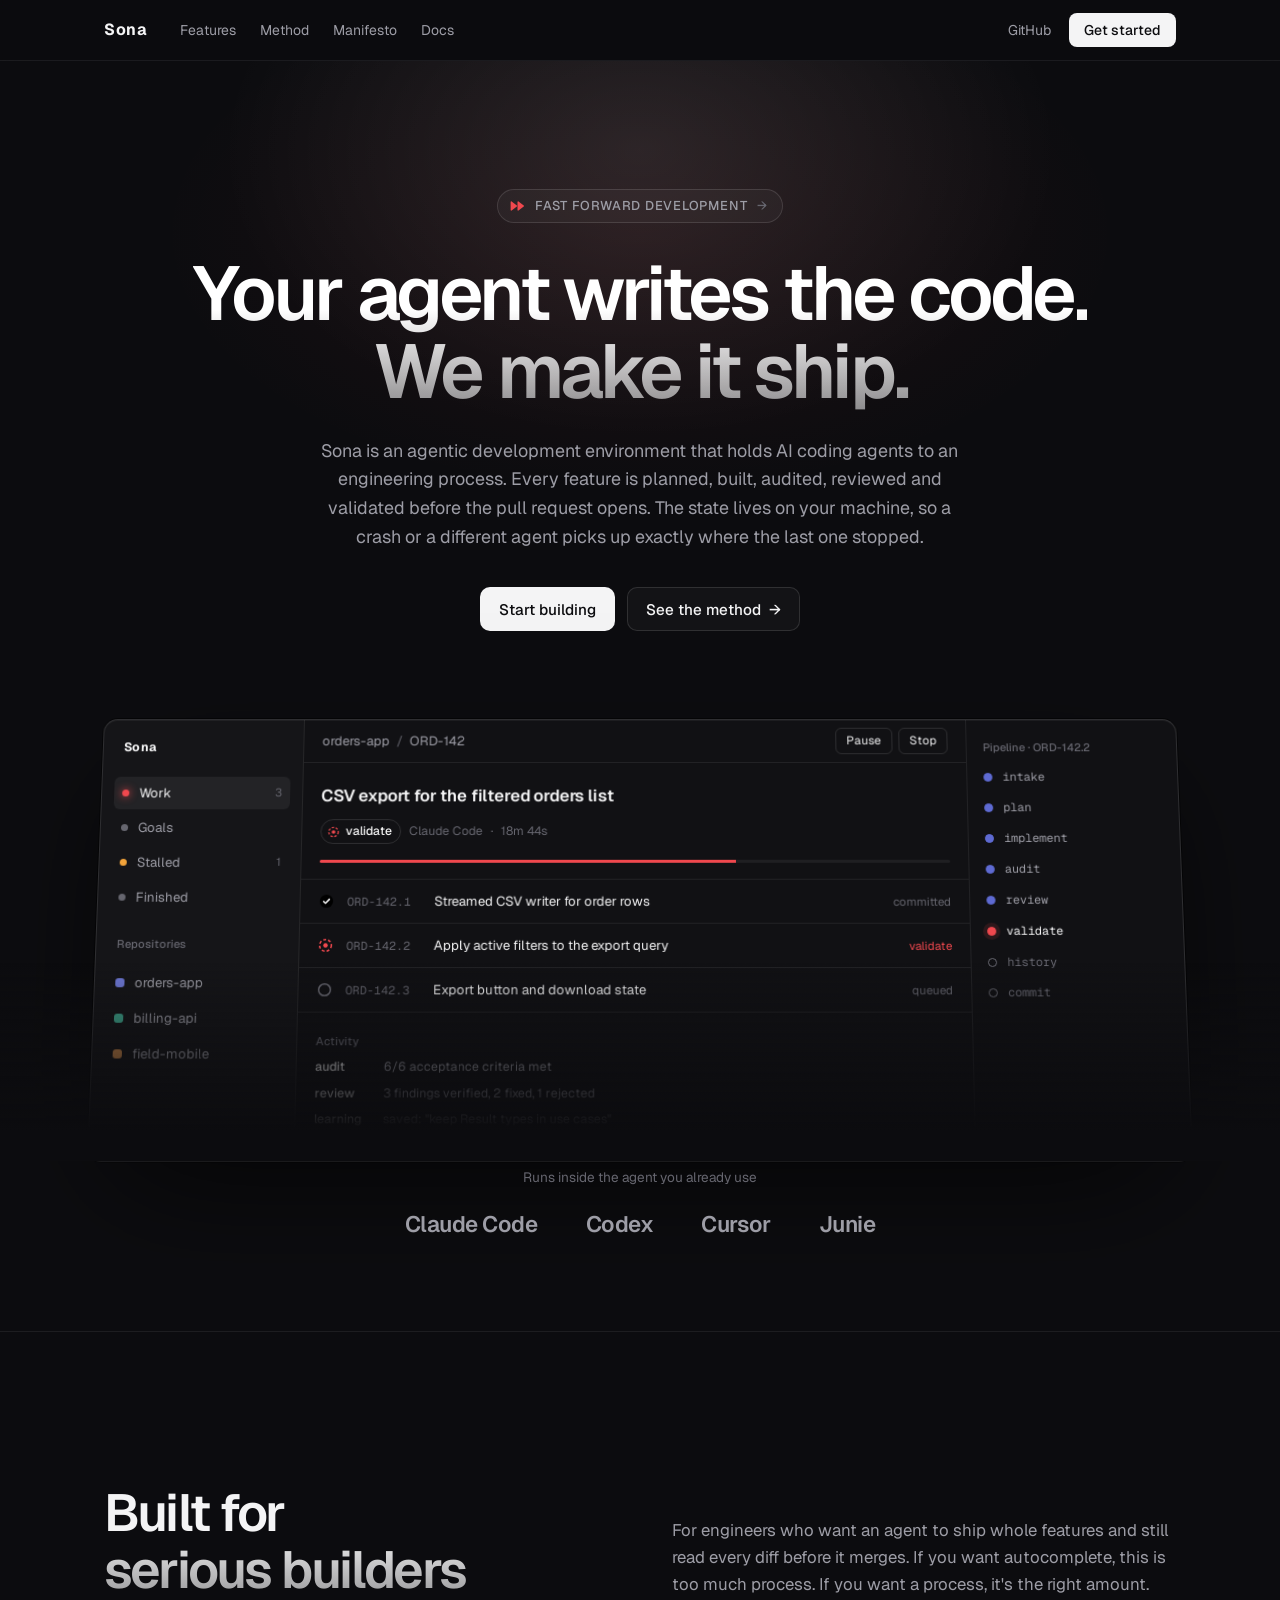
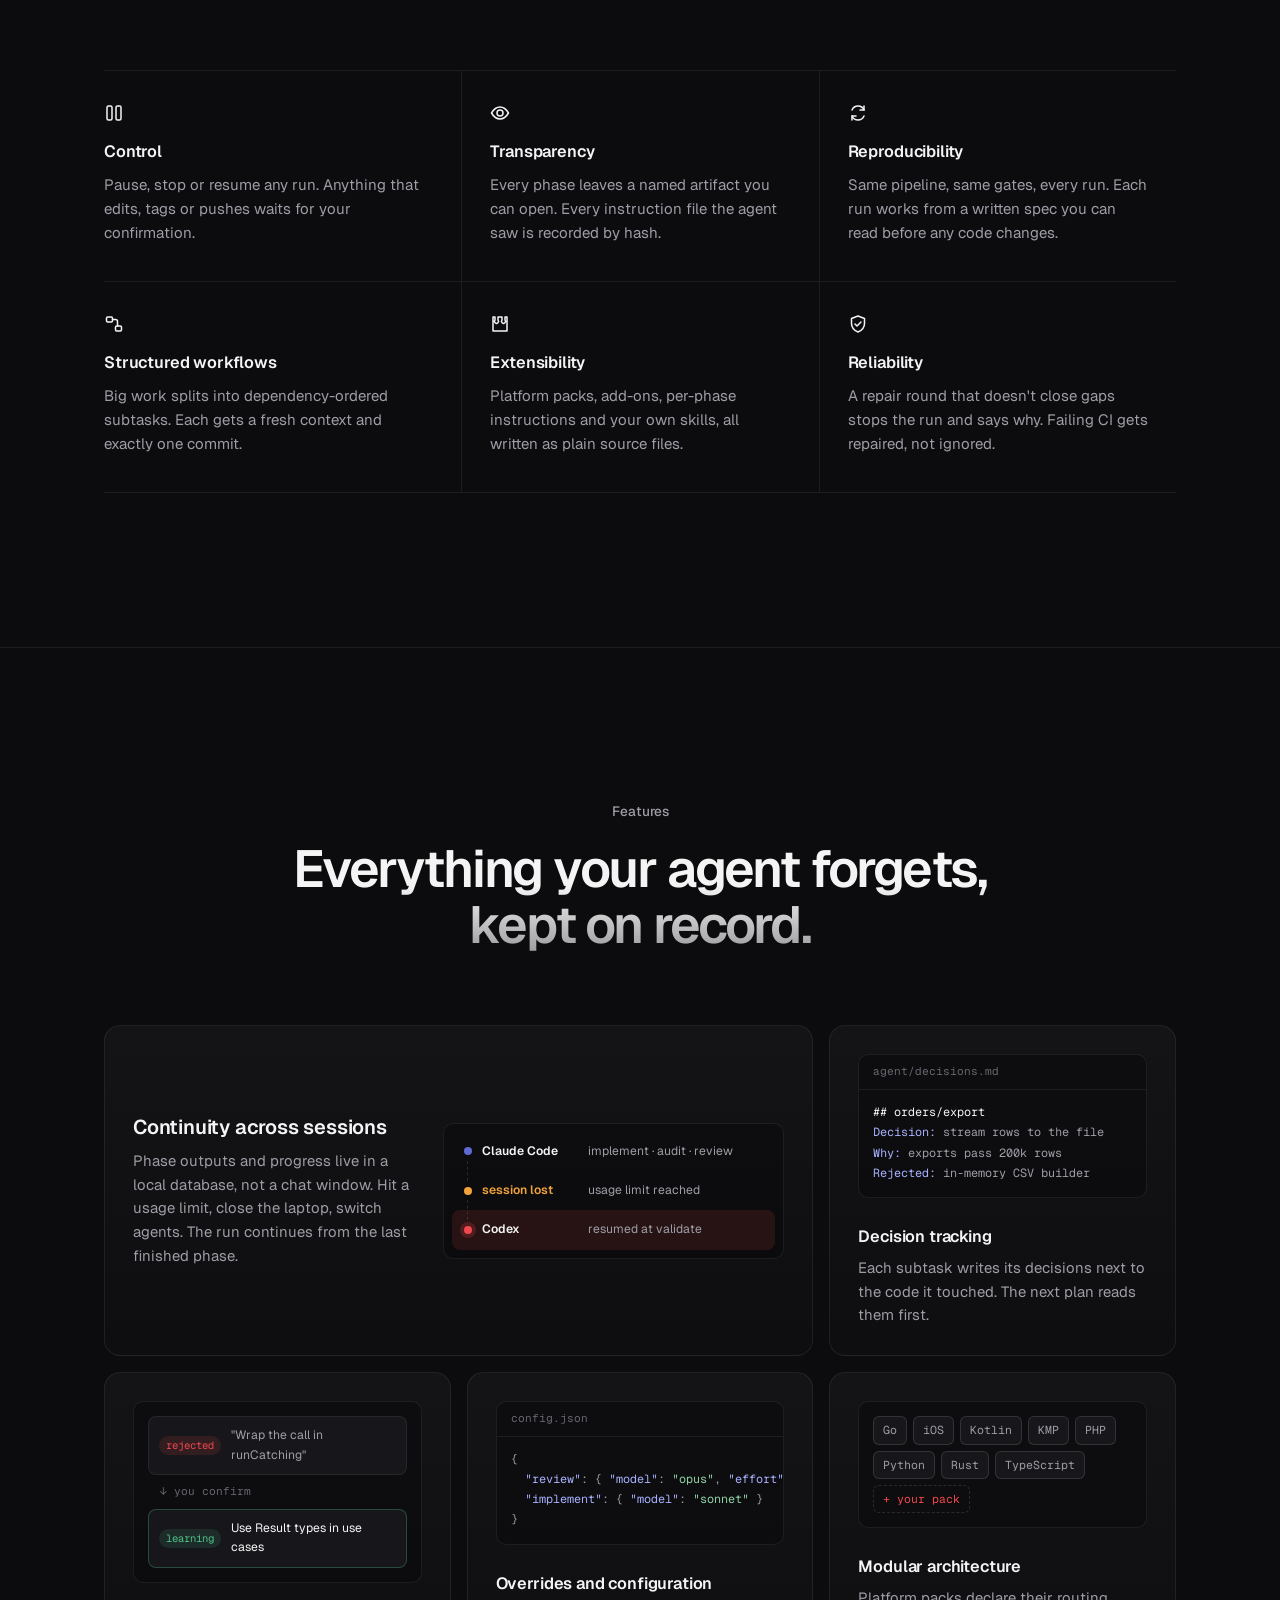
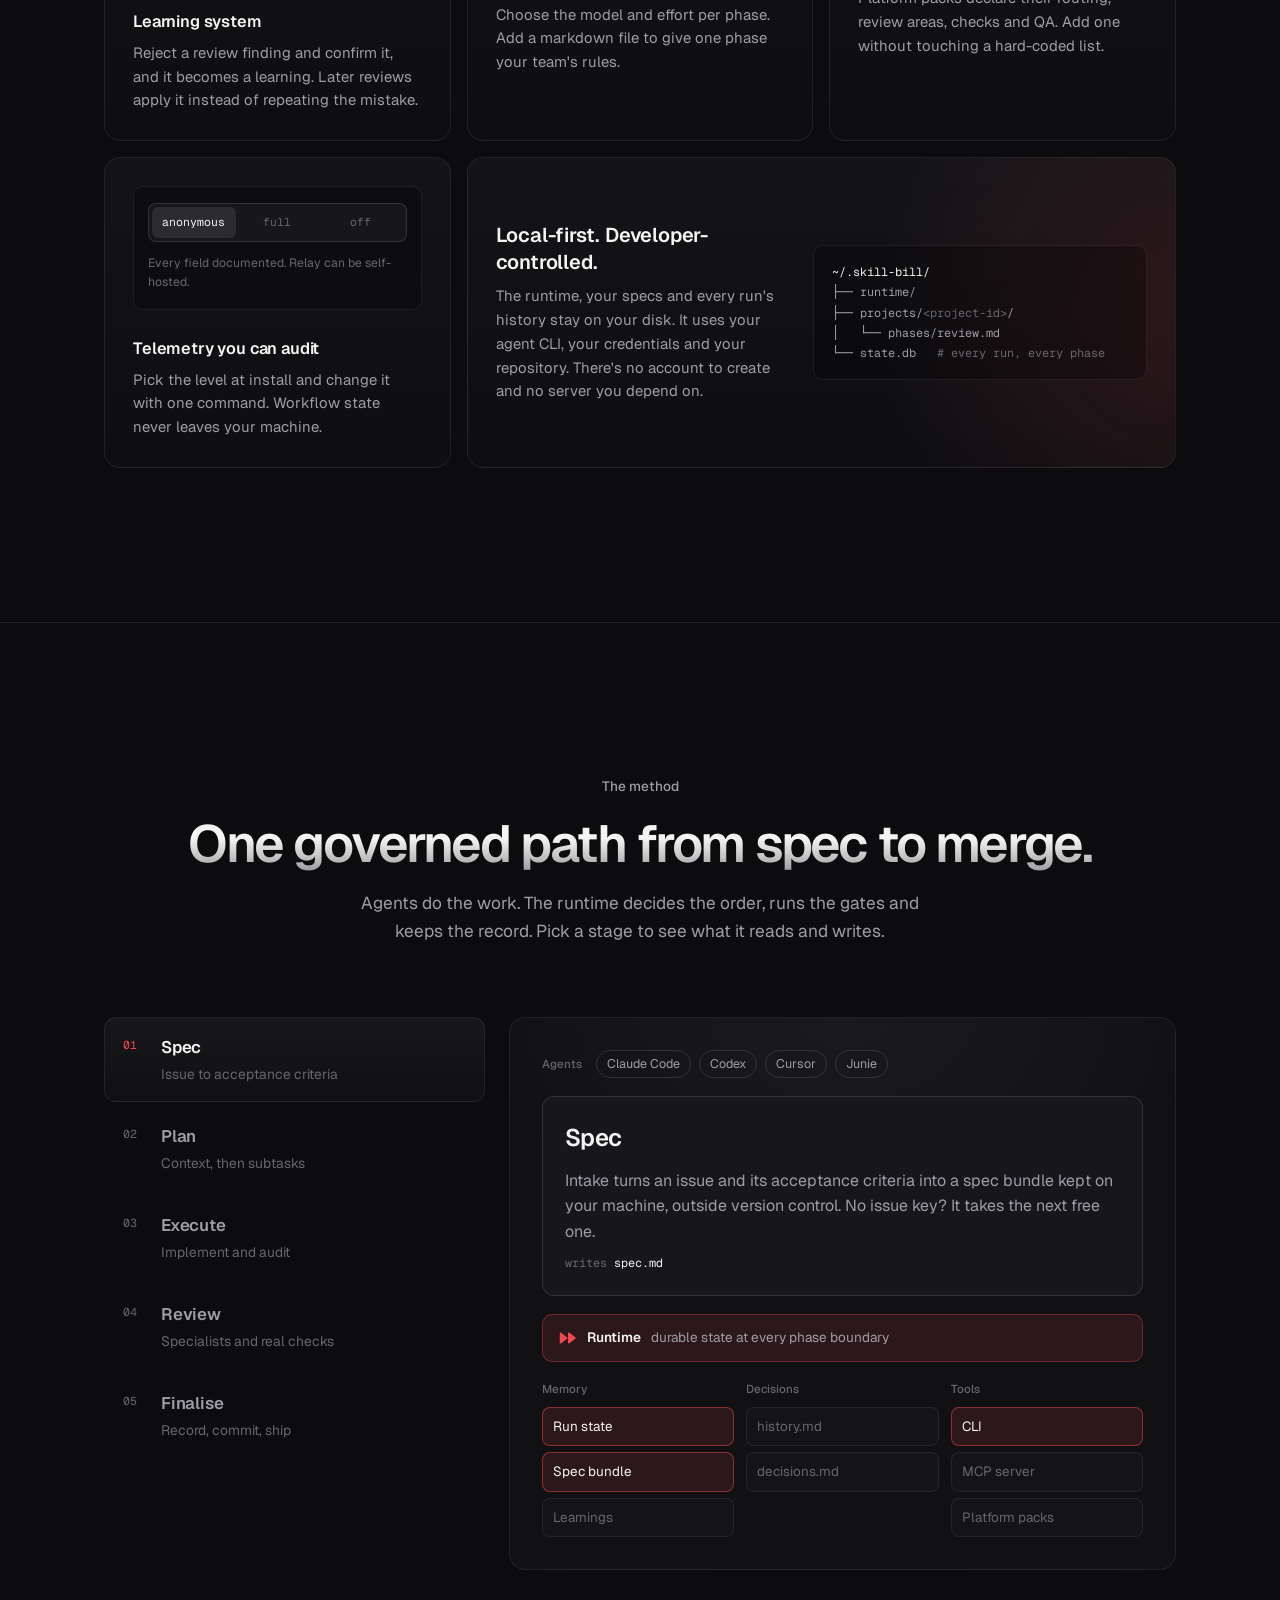
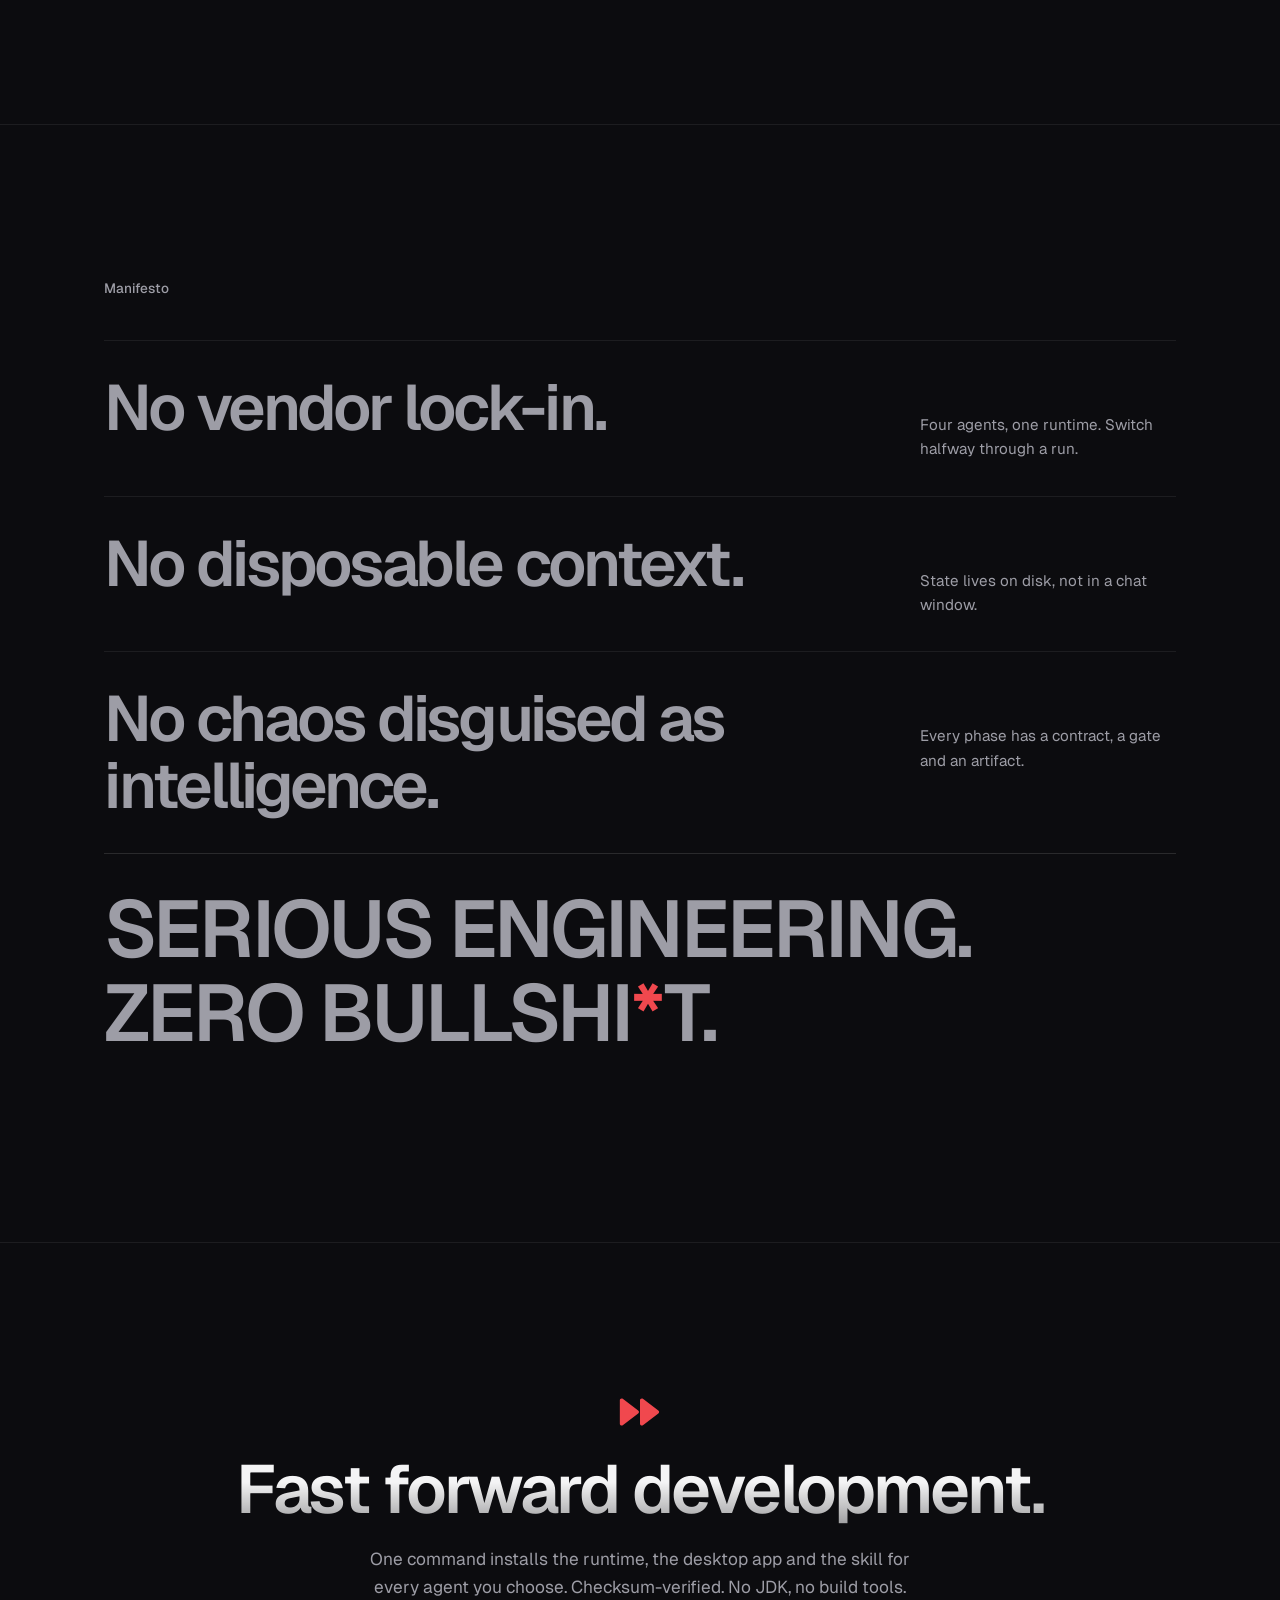
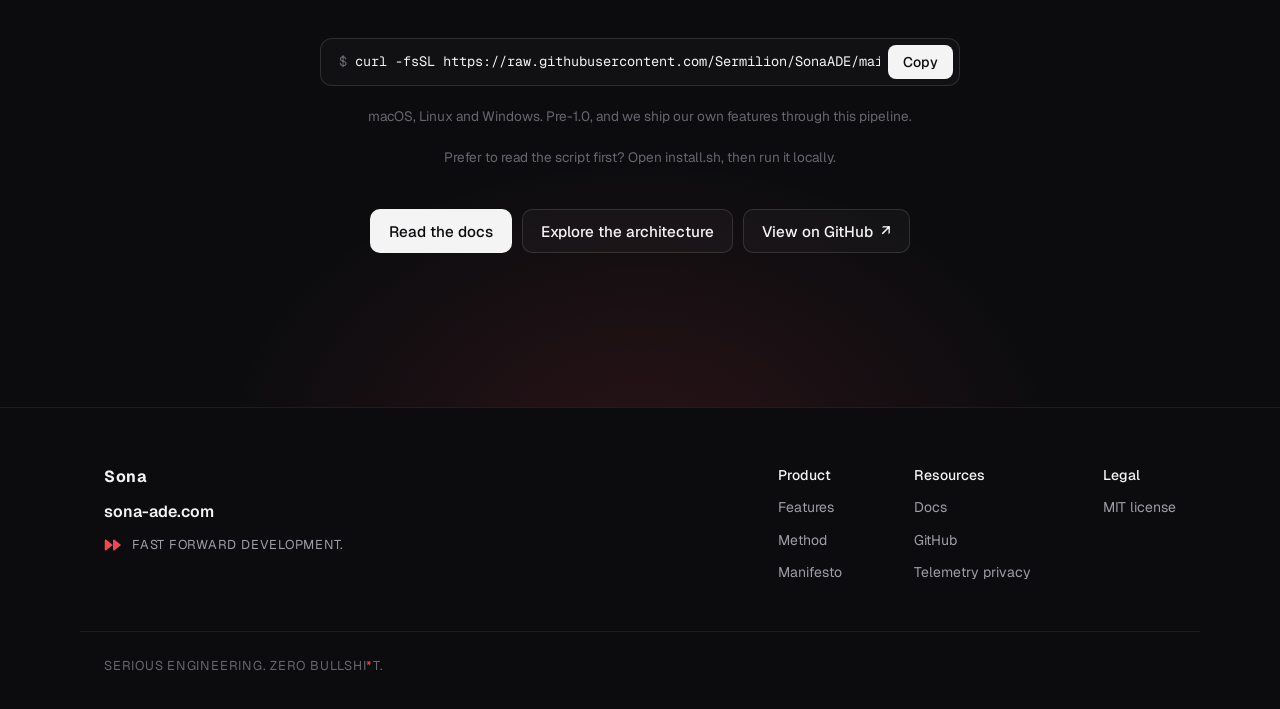
==== commit 0408ddcb: "Rebrand landing page for Sona Replace the TYPE SHI*T name, typeshifft.com domain and old repository " ====
--- a/index.html
+++ b/index.html
@@ -3,28 +3,28 @@
   <head>
     <meta charset="utf-8" />
     <meta name="viewport" content="width=device-width, initial-scale=1, viewport-fit=cover" />
-    <title>TYPE SHI*T — Fast forward development</title>
+    <title>Sona — Agentic development environment</title>
     <meta
       name="description"
-      content="TYPE SHI*T holds your AI coding agent to an engineering process: plan, build, audit, review, validate, ship. State stays on your machine, so any agent can pick up where the last one stopped."
+      content="Sona is an agentic development environment. It holds your AI coding agent to an engineering process: plan, build, audit, review, validate, ship. State stays on your machine, so any agent can pick up where the last one stopped."
     />
     <meta name="theme-color" content="#0c0c0f" />
-    <link rel="canonical" href="https://typeshifft.com/" />
+    <link rel="canonical" href="https://sona-ade.com/" />
     <meta property="og:type" content="website" />
-    <meta property="og:site_name" content="TYPE SHI*T" />
-    <meta property="og:url" content="https://typeshifft.com/" />
-    <meta property="og:title" content="TYPE SHI*T — Fast forward development" />
+    <meta property="og:site_name" content="Sona" />
+    <meta property="og:url" content="https://sona-ade.com/" />
+    <meta property="og:title" content="Sona — Agentic development environment" />
     <meta
       property="og:description"
       content="An engineering process for AI coding agents. Spec in, merge-ready pull request out. Serious engineering. Zero bullshi*t."
     />
-    <meta property="og:image" content="https://typeshifft.com/assets/og-image.png" />
+    <meta property="og:image" content="https://sona-ade.com/assets/og-image.png" />
     <meta property="og:image:width" content="1200" />
     <meta property="og:image:height" content="630" />
-    <meta property="og:image:alt" content="TYPE SHI*T. Fast forward development." />
+    <meta property="og:image:alt" content="Sona. Agentic development environment." />
     <meta name="twitter:card" content="summary_large_image" />
-    <meta name="twitter:image" content="https://typeshifft.com/assets/og-image.png" />
-    <link rel="icon" href="assets/typeshifft-mark.svg" type="image/svg+xml" />
+    <meta name="twitter:image" content="https://sona-ade.com/assets/og-image.png" />
+    <link rel="icon" href="assets/sona-mark.svg" type="image/svg+xml" />
     <link rel="preconnect" href="https://fonts.googleapis.com" />
     <link rel="preconnect" href="https://fonts.gstatic.com" crossorigin />
     <link
@@ -45,15 +45,15 @@
 
     <header class="site-header">
       <div class="header-inner">
-        <a class="wordmark" href="#top" aria-label="TYPE SHI*T home">TYPE SHI<span class="ast">*</span>T</a>
+        <a class="wordmark" href="#top" aria-label="Sona home">Sona</a>
         <nav class="site-nav" aria-label="Primary">
           <a href="#features">Features</a>
           <a href="#method">Method</a>
           <a href="#manifesto">Manifesto</a>
-          <a href="https://github.com/Sermilion/typeshifft/blob/main/docs/getting-started.md" target="_blank" rel="noopener noreferrer">Docs</a>
+          <a href="https://github.com/Sermilion/SonaADE/blob/main/docs/getting-started.md" target="_blank" rel="noopener noreferrer">Docs</a>
         </nav>
         <div class="header-actions">
-          <a class="link-quiet" href="https://github.com/Sermilion/typeshifft" target="_blank" rel="noopener noreferrer">GitHub</a>
+          <a class="link-quiet" href="https://github.com/Sermilion/SonaADE" target="_blank" rel="noopener noreferrer">GitHub</a>
           <a class="btn btn-light btn-sm" href="#install">Get started</a>
         </div>
       </div>
@@ -74,7 +74,7 @@
             We make it ship.
           </h1>
           <p class="hero-lede">
-            TYPE SHI<span class="ast">*</span>T holds AI coding agents to an engineering process.
+            Sona is an agentic development environment that holds AI coding agents to an engineering process.
             Every feature is planned, built, audited, reviewed and validated before
             the pull request opens. The state lives on your machine, so a crash or a
             different agent picks up exactly where the last one stopped.
@@ -90,7 +90,7 @@
           <div class="app-stage">
             <div class="app" id="app" aria-label="Product preview: a goal running through its pipeline" role="img">
               <aside class="app-side" aria-hidden="true">
-                <div class="app-brand">TYPE SHI<span class="ast">*</span>T</div>
+                <div class="app-brand">Sona</div>
                 <ul class="app-nav">
                   <li class="is-on"><span class="dot dot--run"></span>Work <em>3</em></li>
                   <li><span class="dot"></span>Goals</li>
@@ -295,7 +295,7 @@
                 <p>The runtime, your specs and every run's history stay on your disk. It uses your agent CLI, your credentials and your repository. There's no account to create and no server you depend on.</p>
               </div>
               <div class="vg vg-tree" aria-hidden="true">
-                <pre><span class="c-h">~/.typeshifft/</span>
+                <pre><span class="c-h">~/.skill-bill/</span>
 ├── runtime/
 ├── projects/<span class="c-d">&lt;project-id&gt;</span>/
 │   └── phases/review.md
@@ -334,7 +334,7 @@
               </button>
             </div>
 
-            <div class="panel" id="method-panel" role="tabpanel" tabindex="0" aria-labelledby="tab-spec">
+            <div class="panel" id="method-panel" role="tabpanel" aria-labelledby="tab-spec">
               <div class="panel-agents">
                 <span class="panel-label">Agents</span>
                 <span class="agent">Claude Code</span><span class="agent">Codex</span><span class="agent">Cursor</span><span class="agent">Junie</span>
@@ -408,16 +408,16 @@
           <p class="lede">One command installs the runtime, the desktop app and the skill for every agent you choose. Checksum-verified. No JDK, no build tools.</p>
 
           <div class="install" role="group" aria-label="Install command">
-            <pre><code id="install-cmd">curl -fsSL https://raw.githubusercontent.com/oila-gmbh/typeshifft/main/install.sh | bash</code></pre>
+            <pre><code id="install-cmd">curl -fsSL https://raw.githubusercontent.com/Sermilion/SonaADE/main/install.sh | bash</code></pre>
             <button type="button" class="btn btn-light btn-sm" id="copy-install" data-copy="#install-cmd">Copy</button>
           </div>
           <p class="install-note">macOS, Linux and Windows. Pre-1.0, and we ship our own features through this pipeline.</p>
-          <p class="install-note">Prefer to read the script first? <a href="https://raw.githubusercontent.com/oila-gmbh/typeshifft/main/install.sh" target="_blank" rel="noopener noreferrer">Open install.sh</a>, then run it locally.</p>
+          <p class="install-note">Prefer to read the script first? <a href="https://raw.githubusercontent.com/Sermilion/SonaADE/main/install.sh" target="_blank" rel="noopener noreferrer">Open install.sh</a>, then run it locally.</p>
 
           <div class="cta-actions">
-            <a class="btn btn-light" href="https://github.com/Sermilion/typeshifft/blob/main/docs/getting-started.md" target="_blank" rel="noopener noreferrer">Read the docs</a>
+            <a class="btn btn-light" href="https://github.com/Sermilion/SonaADE/blob/main/docs/getting-started.md" target="_blank" rel="noopener noreferrer">Read the docs</a>
             <a class="btn btn-ghost" href="#method">Explore the architecture</a>
-            <a class="btn btn-ghost" href="https://github.com/Sermilion/typeshifft" target="_blank" rel="noopener noreferrer">View on GitHub <span aria-hidden="true">↗</span></a>
+            <a class="btn btn-ghost" href="https://github.com/Sermilion/SonaADE" target="_blank" rel="noopener noreferrer">View on GitHub <span aria-hidden="true">↗</span></a>
           </div>
         </div>
       </section>
@@ -426,8 +426,8 @@
     <footer class="site-footer">
       <div class="wrap footer-inner">
         <div class="footer-brand">
-          <p class="wordmark">TYPE SHI<span class="ast">*</span>T</p>
-          <p class="footer-domain">typeshi<span class="ast">ff</span>t.com</p>
+          <p class="wordmark">Sona</p>
+          <p class="footer-domain">sona-ade.com</p>
           <p class="footer-tag"><svg class="ff" aria-hidden="true"><use href="#ff" /></svg>Fast forward development.</p>
         </div>
         <nav class="footer-cols" aria-label="Footer">
@@ -439,13 +439,13 @@
           </div>
           <div>
             <p>Resources</p>
-            <a href="https://github.com/Sermilion/typeshifft/blob/main/docs/getting-started.md" target="_blank" rel="noopener noreferrer">Docs</a>
-            <a href="https://github.com/Sermilion/typeshifft" target="_blank" rel="noopener noreferrer">GitHub</a>
-            <a href="https://github.com/Sermilion/typeshifft/blob/main/docs/telemetry-privacy.md" target="_blank" rel="noopener noreferrer">Telemetry privacy</a>
+            <a href="https://github.com/Sermilion/SonaADE/blob/main/docs/getting-started.md" target="_blank" rel="noopener noreferrer">Docs</a>
+            <a href="https://github.com/Sermilion/SonaADE" target="_blank" rel="noopener noreferrer">GitHub</a>
+            <a href="https://github.com/Sermilion/SonaADE/blob/main/docs/telemetry-privacy.md" target="_blank" rel="noopener noreferrer">Telemetry privacy</a>
           </div>
           <div>
             <p>Legal</p>
-            <a href="https://github.com/Sermilion/typeshifft/blob/main/LICENSE" target="_blank" rel="noopener noreferrer">MIT license</a>
+            <a href="https://github.com/Sermilion/SonaADE/blob/main/LICENSE" target="_blank" rel="noopener noreferrer">MIT license</a>
           </div>
         </nav>
       </div>
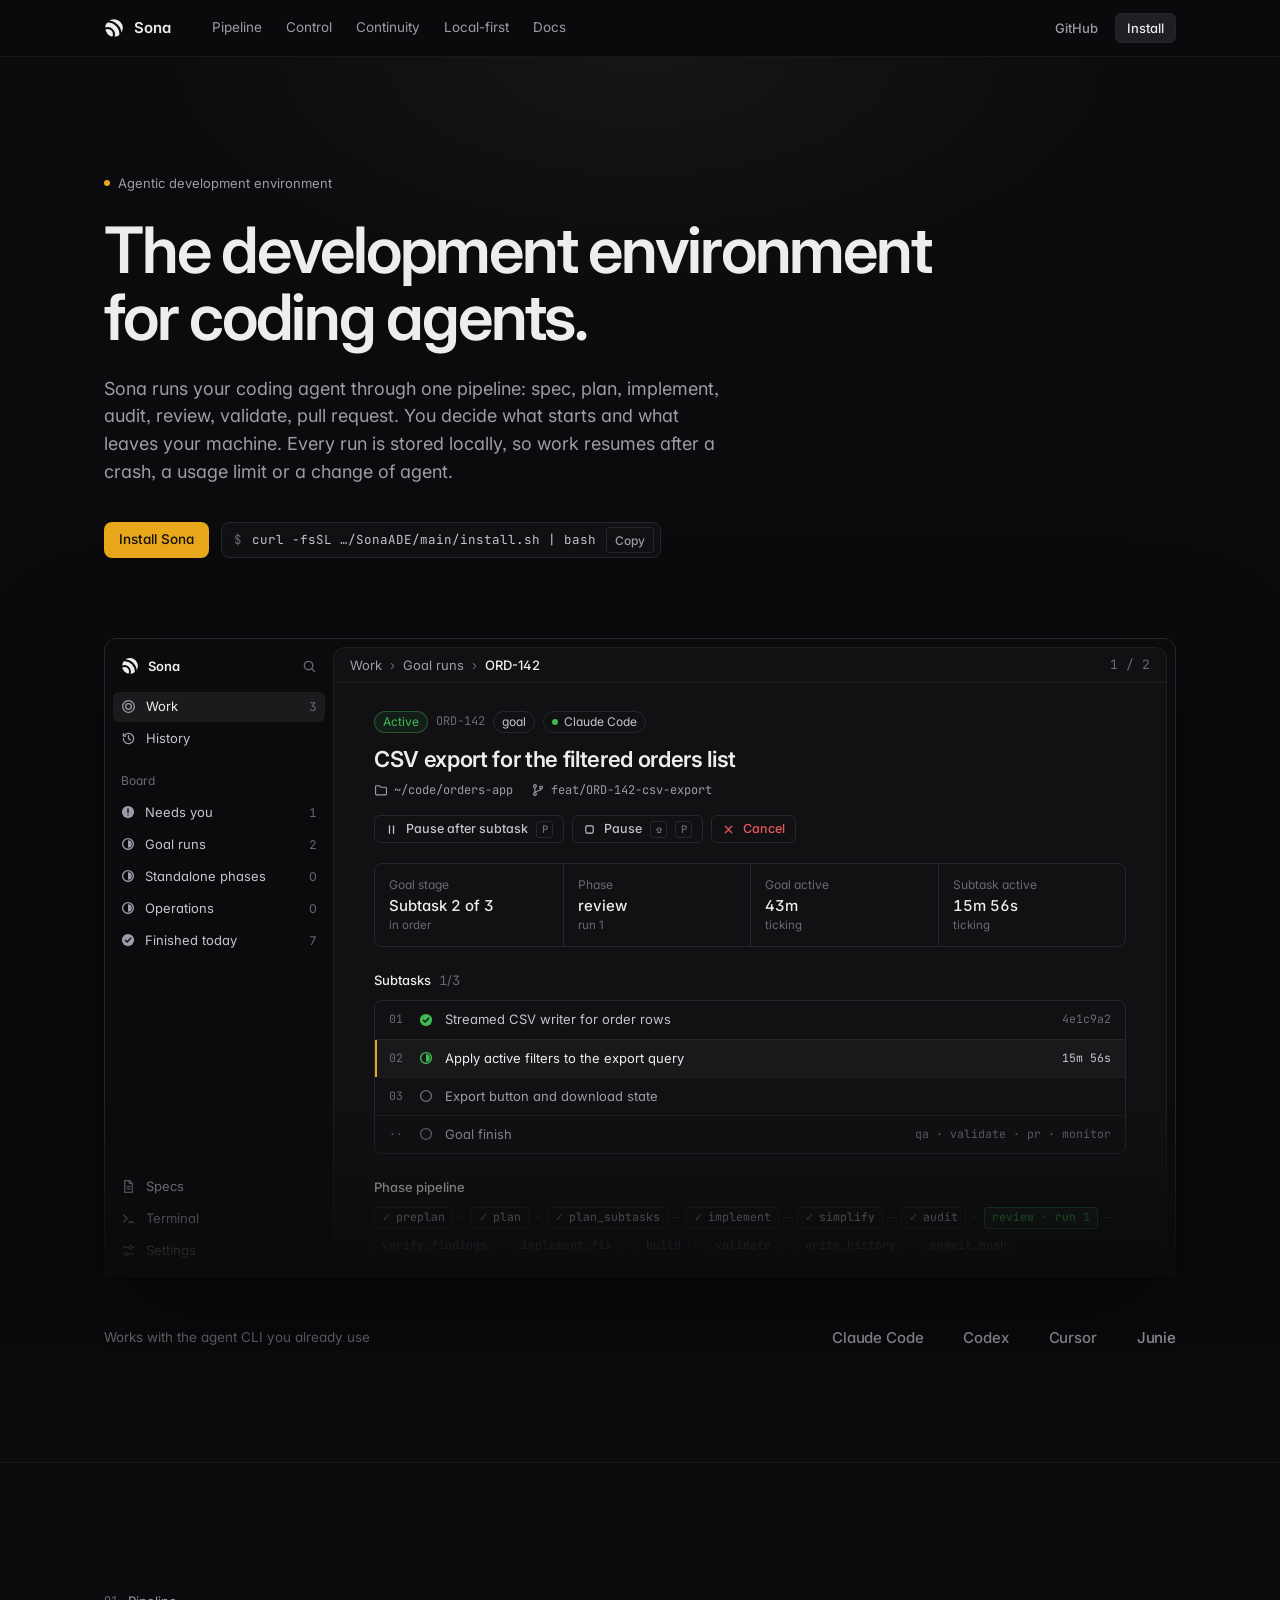
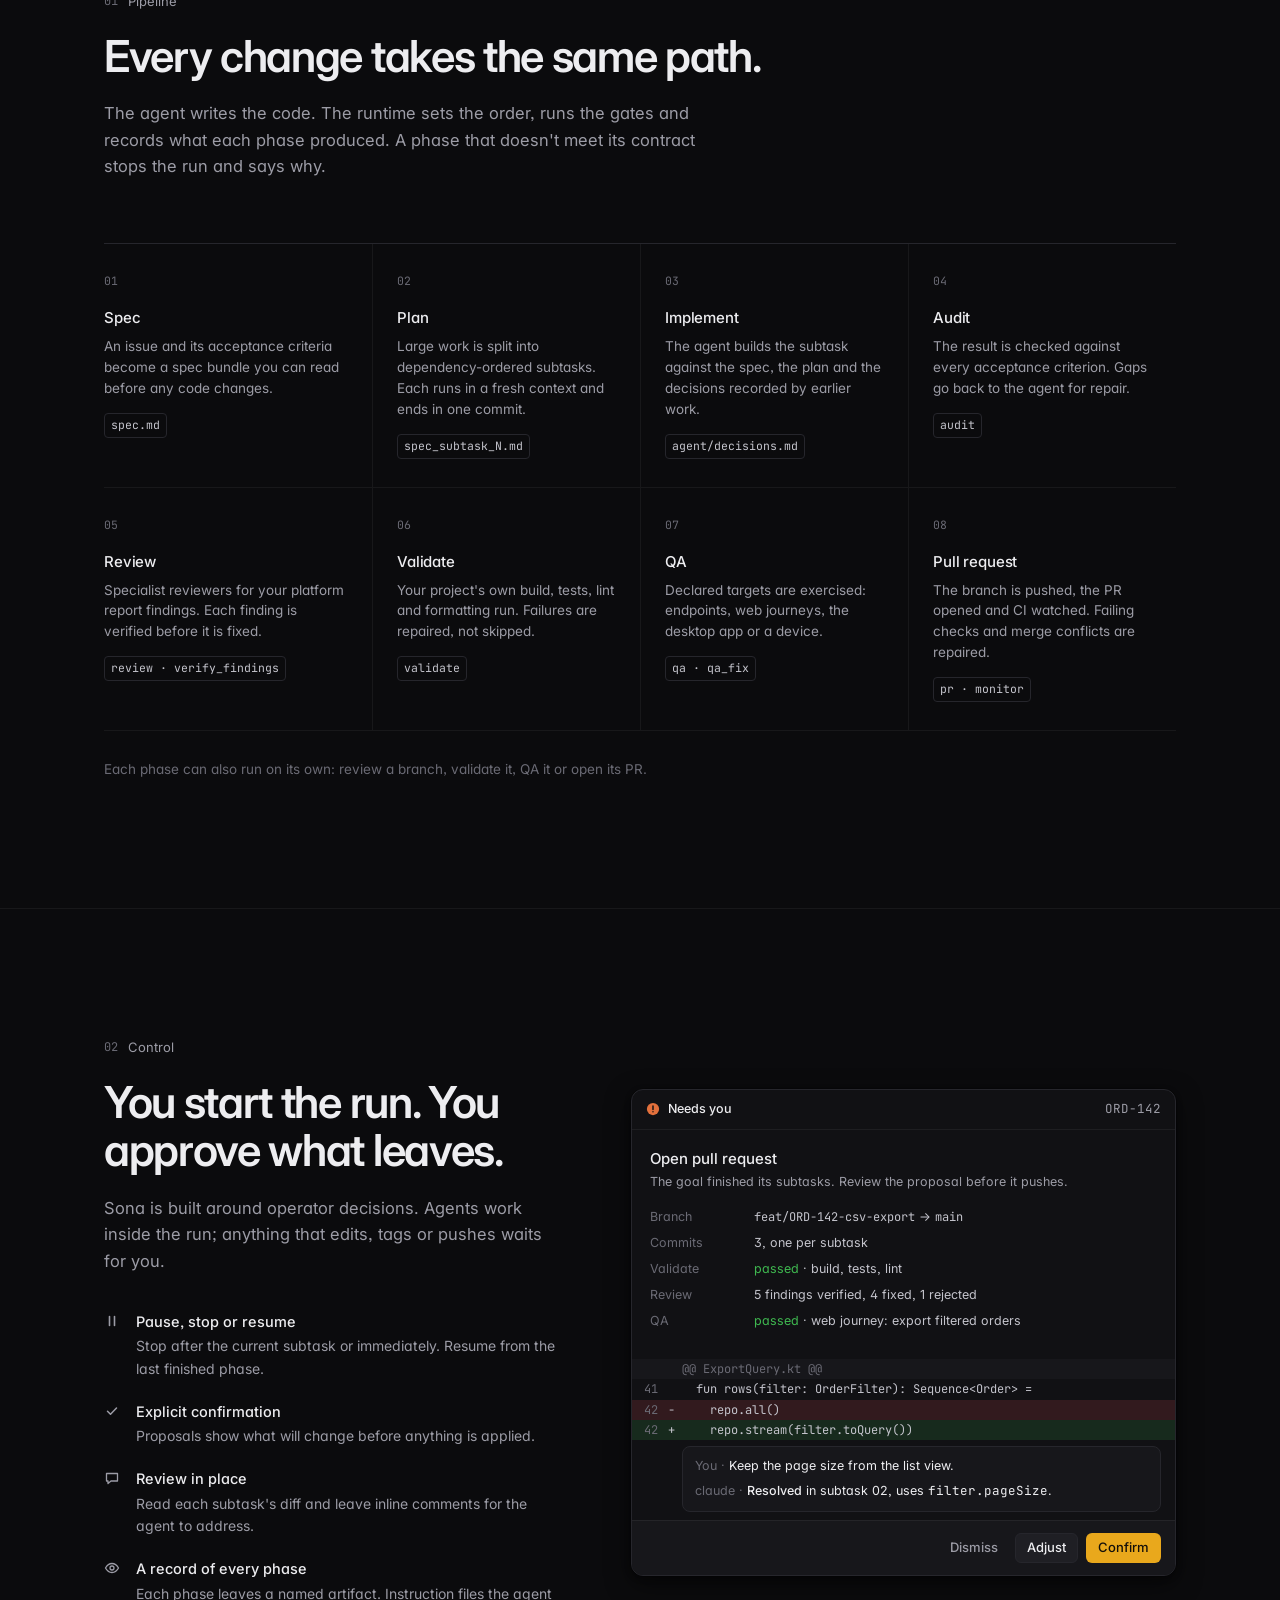
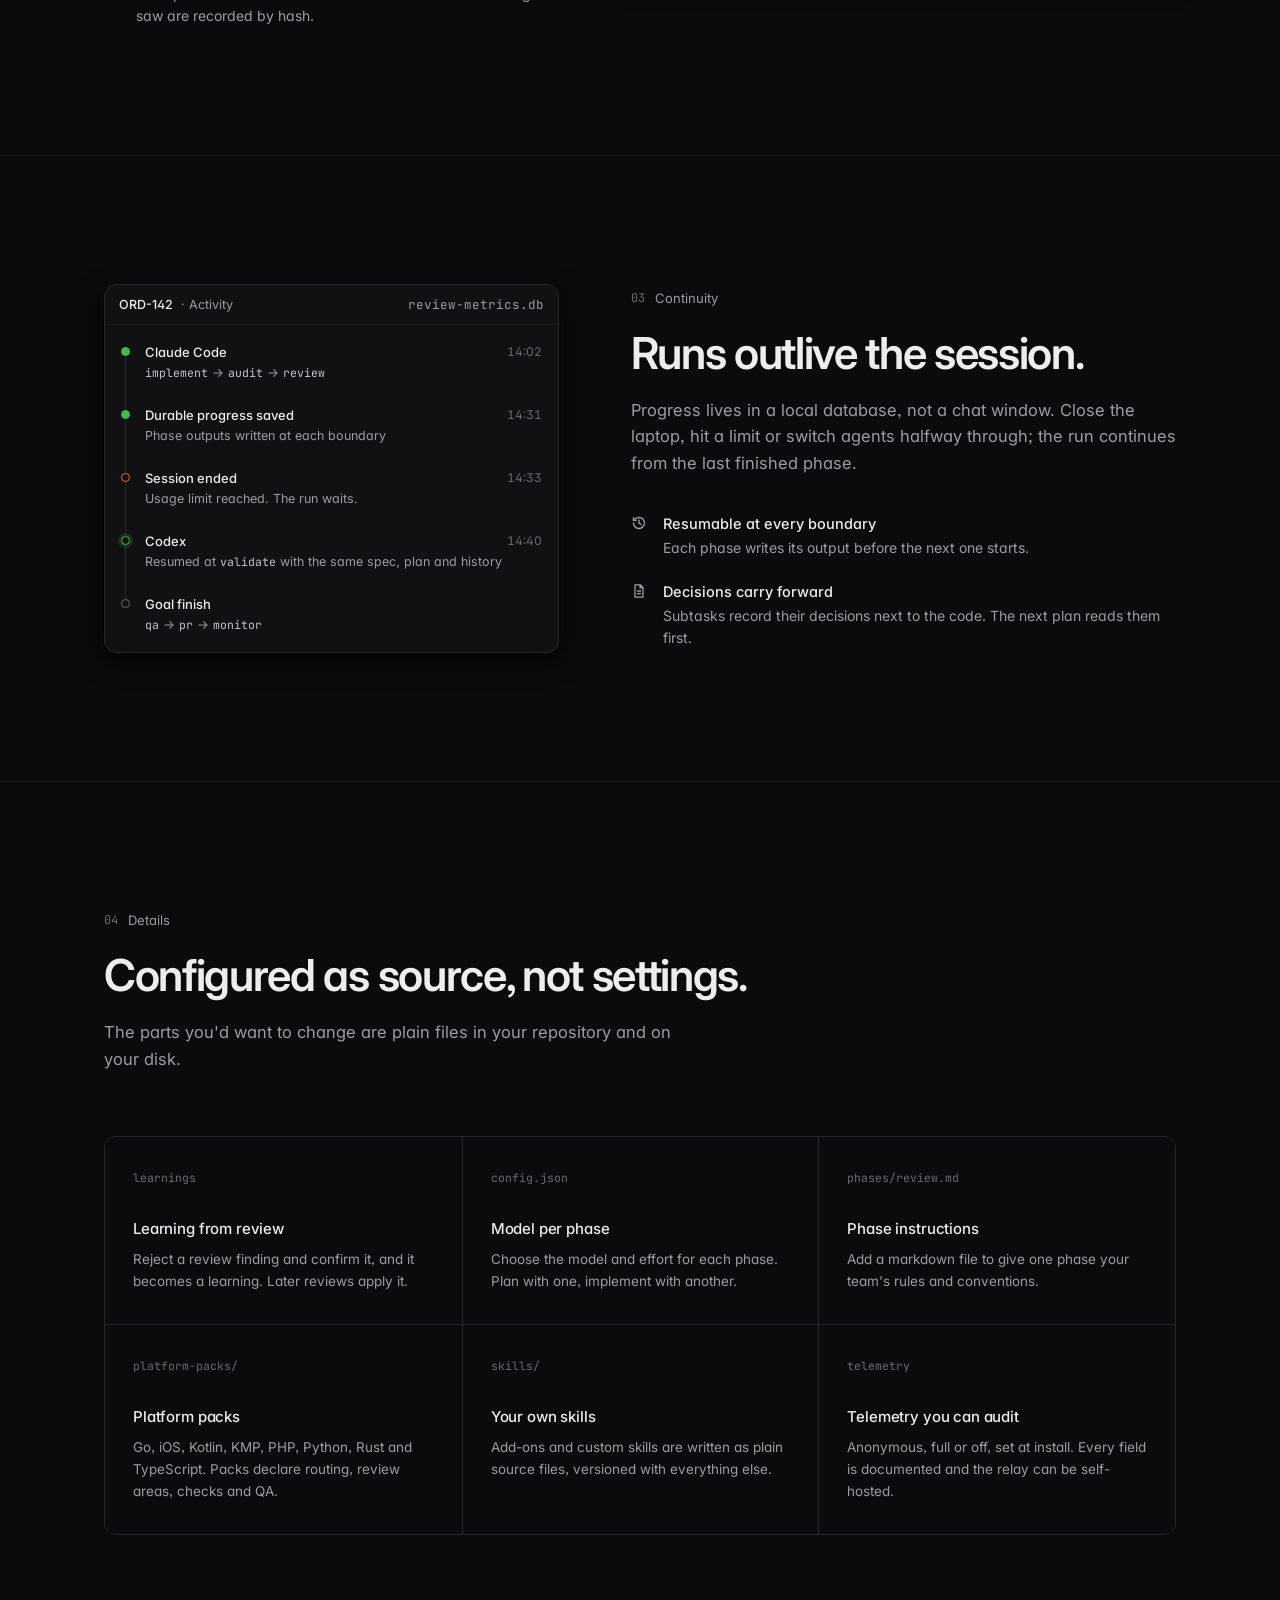
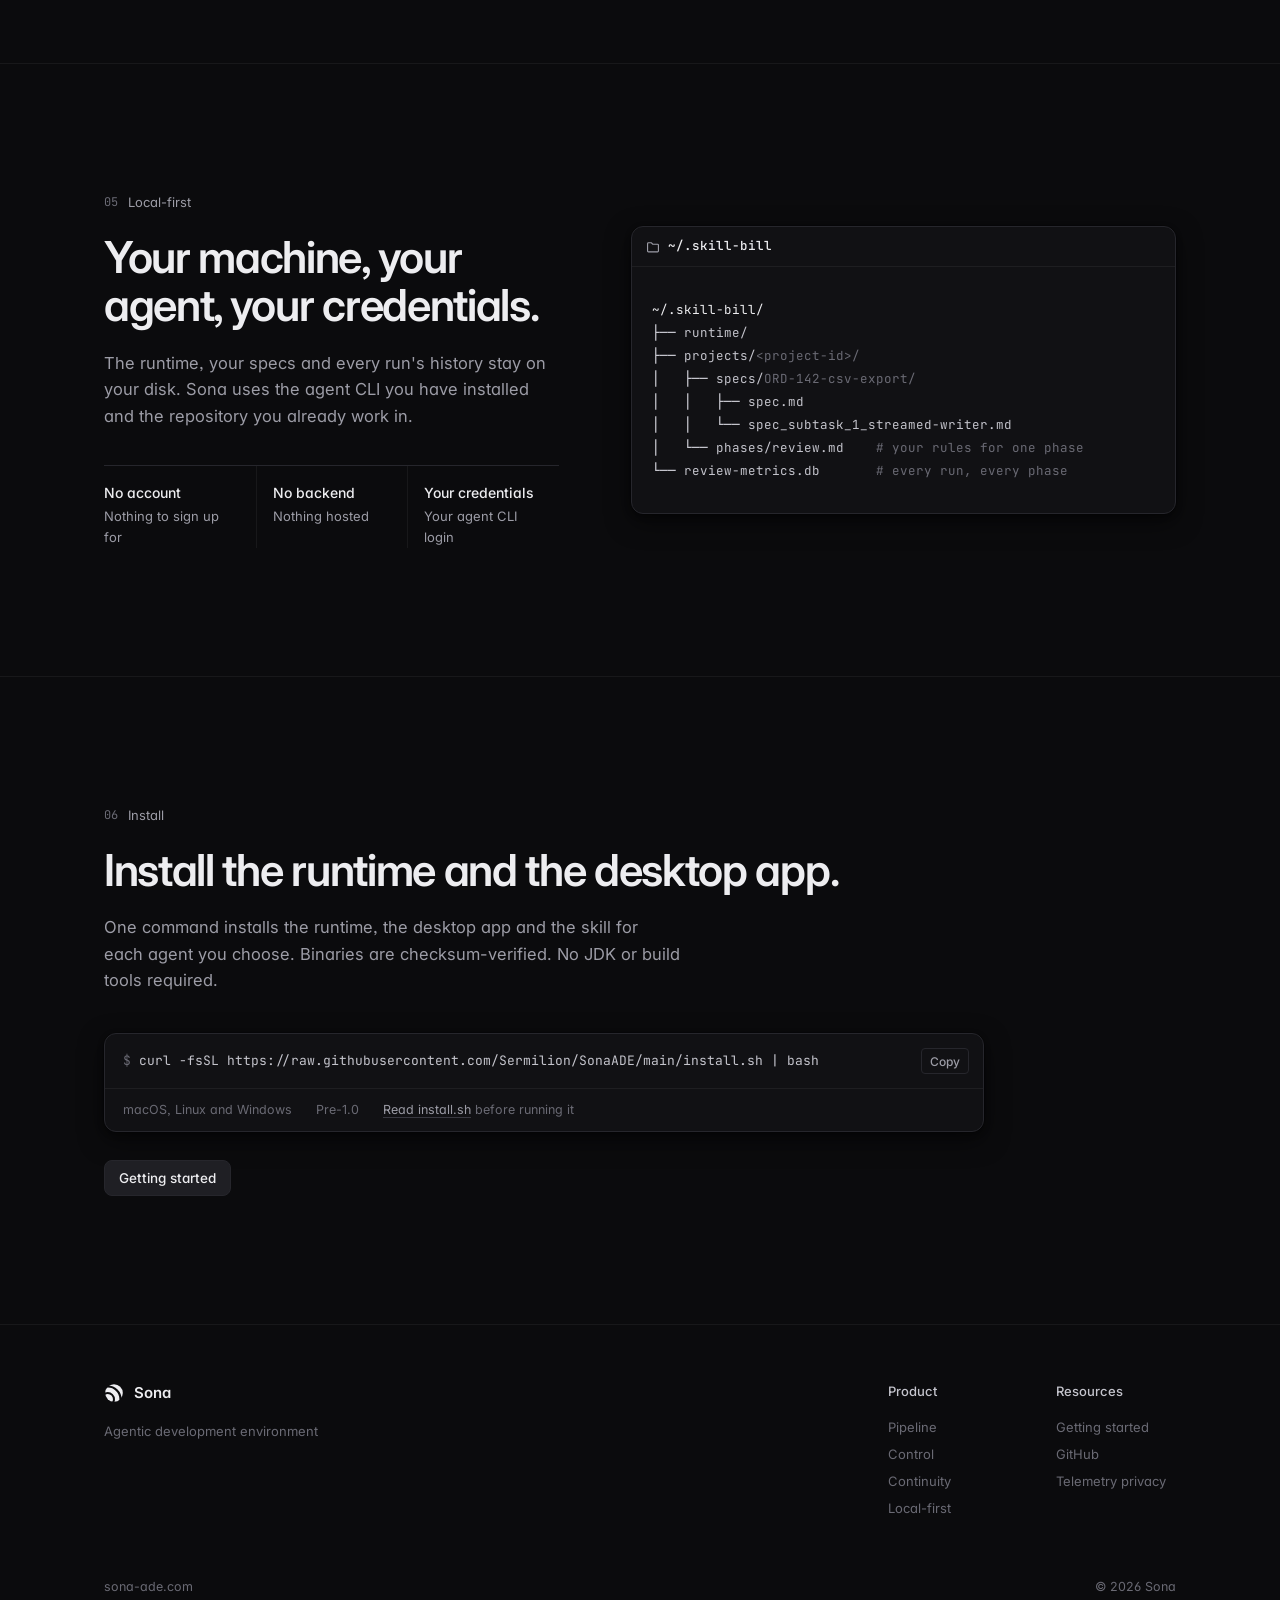
==== commit b05e77e1: "Port the new Sona design into the live page Replace index.html, styles.css and main.js with the desi" ====
--- a/index.html
+++ b/index.html
@@ -6,9 +6,9 @@
     <title>Sona — Agentic development environment</title>
     <meta
       name="description"
-      content="Sona is an agentic development environment. It holds your AI coding agent to an engineering process: plan, build, audit, review, validate, ship. State stays on your machine, so any agent can pick up where the last one stopped."
+      content="Sona is an agentic development environment. It runs your coding agent through one pipeline: spec, plan, implement, audit, review, validate, pull request. Every run is stored on your machine, so work resumes after a crash, a usage limit or a change of agent."
     />
-    <meta name="theme-color" content="#0c0c0f" />
+    <meta name="theme-color" content="#0B0B0D" />
     <link rel="canonical" href="https://sona-ade.com/" />
     <meta property="og:type" content="website" />
     <meta property="og:site_name" content="Sona" />
@@ -16,142 +16,174 @@
     <meta property="og:title" content="Sona — Agentic development environment" />
     <meta
       property="og:description"
-      content="An engineering process for AI coding agents. Spec in, merge-ready pull request out. Serious engineering. Zero bullshi*t."
+      content="The development environment for coding agents. One pipeline from spec to pull request, with every run kept on your machine."
     />
     <meta property="og:image" content="https://sona-ade.com/assets/og-image.png" />
     <meta property="og:image:width" content="1200" />
     <meta property="og:image:height" content="630" />
-    <meta property="og:image:alt" content="Sona. Agentic development environment." />
+    <meta property="og:image:alt" content="Sona. The development environment for coding agents." />
     <meta name="twitter:card" content="summary_large_image" />
     <meta name="twitter:image" content="https://sona-ade.com/assets/og-image.png" />
     <link rel="icon" href="assets/sona-mark.svg" type="image/svg+xml" />
     <link rel="preconnect" href="https://fonts.googleapis.com" />
     <link rel="preconnect" href="https://fonts.gstatic.com" crossorigin />
     <link
-      href="https://fonts.googleapis.com/css2?family=Geist:wght@300..800&amp;family=Geist+Mono:wght@400..600&amp;display=swap"
+      href="https://fonts.googleapis.com/css2?family=Inter:wght@400;500;600&amp;family=JetBrains+Mono:wght@400;500&amp;display=swap"
       rel="stylesheet"
     />
     <link rel="stylesheet" href="styles.css" />
   </head>
-  <body>
-    <svg width="0" height="0" class="sprite" aria-hidden="true" focusable="false">
-      <symbol id="ff" viewBox="0 0 24 16"><path d="M1 1.6v12.8c0 .8.9 1.3 1.6.8L11 8.8c.6-.4.6-1.2 0-1.6L2.6.8C1.9.3 1 .8 1 1.6Zm11 0v12.8c0 .8.9 1.3 1.6.8L22 8.8c.6-.4.6-1.2 0-1.6L13.6.8c-.7-.5-1.6 0-1.6.8Z" /></symbol>
-      <symbol id="i-check" viewBox="0 0 16 16"><circle cx="8" cy="8" r="7" /><path d="m5 8.2 2 2 4-4.2" fill="none" stroke="currentColor" stroke-width="1.6" stroke-linecap="round" stroke-linejoin="round" /></symbol>
-      <symbol id="i-run" viewBox="0 0 16 16"><circle cx="8" cy="8" r="6.2" fill="none" stroke="currentColor" stroke-width="1.6" stroke-dasharray="3 2.2" /><circle cx="8" cy="8" r="2.4" /></symbol>
-      <symbol id="i-todo" viewBox="0 0 16 16"><circle cx="8" cy="8" r="6.2" fill="none" stroke="currentColor" stroke-width="1.6" /></symbol>
-    </svg>
-
-    <a class="skip-link" href="#main">Skip to content</a>
-
-    <header class="site-header">
-      <div class="header-inner">
-        <a class="wordmark" href="#top" aria-label="Sona home">Sona</a>
-        <nav class="site-nav" aria-label="Primary">
-          <a href="#features">Features</a>
-          <a href="#method">Method</a>
-          <a href="#manifesto">Manifesto</a>
-          <a href="https://github.com/Sermilion/SonaADE/blob/main/docs/getting-started.md" target="_blank" rel="noopener noreferrer">Docs</a>
-        </nav>
-        <div class="header-actions">
-          <a class="link-quiet" href="https://github.com/Sermilion/SonaADE" target="_blank" rel="noopener noreferrer">GitHub</a>
-          <a class="btn btn-light btn-sm" href="#install">Get started</a>
-        </div>
-      </div>
-    </header>
-
-    <main id="main">
-      <!-- Hero -->
-      <section class="hero" id="top" aria-labelledby="hero-title">
-        <div class="hero-light" aria-hidden="true"></div>
-        <div class="wrap hero-inner">
-          <a class="pill" href="#method">
-            <svg class="ff" aria-hidden="true"><use href="#ff" /></svg>
-            <span>Fast forward development</span>
-            <span class="pill-arrow" aria-hidden="true">→</span>
-          </a>
-          <h1 id="hero-title" class="hero-title">
-            Your agent writes the code.<br />
-            We make it ship.
-          </h1>
-          <p class="hero-lede">
-            Sona is an agentic development environment that holds AI coding agents to an engineering process.
-            Every feature is planned, built, audited, reviewed and validated before
-            the pull request opens. The state lives on your machine, so a crash or a
-            different agent picks up exactly where the last one stopped.
-          </p>
-          <div class="hero-ctas">
-            <a class="btn btn-light" href="#install">Start building</a>
-            <a class="btn btn-ghost" href="#method">See the method <span aria-hidden="true">→</span></a>
-          </div>
-        </div>
-
-        <!-- Product mockup -->
-        <div class="wrap">
-          <div class="app-stage">
-            <div class="app" id="app" aria-label="Product preview: a goal running through its pipeline" role="img">
-              <aside class="app-side" aria-hidden="true">
-                <div class="app-brand">Sona</div>
-                <ul class="app-nav">
-                  <li class="is-on"><span class="dot dot--run"></span>Work <em>3</em></li>
-                  <li><span class="dot"></span>Goals</li>
-                  <li><span class="dot dot--warn"></span>Stalled <em>1</em></li>
-                  <li><span class="dot"></span>Finished</li>
-                </ul>
-                <p class="app-side-label">Repositories</p>
-                <ul class="app-nav app-nav--repos">
-                  <li><span class="sq"></span>orders-app</li>
-                  <li><span class="sq sq--b"></span>billing-api</li>
-                  <li><span class="sq sq--c"></span>field-mobile</li>
-                </ul>
-              </aside>
-
-              <div class="app-main" aria-hidden="true">
-                <div class="app-top">
-                  <span class="app-crumb">orders-app <i>/</i> ORD-142</span>
-                  <span class="app-btns"><span>Pause</span><span>Stop</span></span>
-                </div>
-                <div class="app-goal">
-                  <p class="app-goal-title">CSV export for the filtered orders list</p>
-                  <p class="app-goal-meta">
-                    <span class="chip chip--run"><svg><use href="#i-run" /></svg><b id="app-phase">validate</b></span>
-                    <span>Claude Code</span><span>·</span><span id="app-elapsed">18m 42s</span>
-                  </p>
-                  <div class="app-progress"><span id="app-bar" style="width: 66%"></span></div>
-                </div>
-                <ul class="app-rows">
-                  <li class="row row--done"><svg><use href="#i-check" /></svg><code>ORD-142.1</code><span>Streamed CSV writer for order rows</span><em>committed</em></li>
-                  <li class="row row--run" id="app-row-2"><svg><use href="#i-run" /></svg><code>ORD-142.2</code><span>Apply active filters to the export query</span><em id="app-row-2-state">validate</em></li>
-                  <li class="row row--todo" id="app-row-3"><svg><use href="#i-todo" /></svg><code>ORD-142.3</code><span>Export button and download state</span><em>queued</em></li>
-                </ul>
-                <div class="app-activity">
-                  <p class="app-side-label">Activity</p>
-                  <ul id="app-log">
-                    <li><b>audit</b> 6/6 acceptance criteria met</li>
-                    <li><b>review</b> 3 findings verified, 2 fixed, 1 rejected</li>
-                    <li><b>learning</b> saved: "keep Result types in use cases"</li>
+<body>
+  <svg class="sprite" width="0" height="0" aria-hidden="true" focusable="false">
+    <defs>
+      <clipPath id="ping-clip"><circle cx="50" cy="50" r="44" /></clipPath>
+    </defs>
+    <symbol id="ping" viewBox="0 0 100 100">
+      <g clip-path="url(#ping-clip)" fill="none" stroke="currentColor">
+        <circle cx="18.9" cy="81.1" r="13" stroke-width="26" />
+        <circle cx="18.9" cy="81.1" r="47" stroke-width="22" />
+        <circle cx="18.9" cy="81.1" r="80" stroke-width="22" />
+      </g>
+    </symbol>
+    <symbol id="s-done" viewBox="0 0 16 16"><circle cx="8" cy="8" r="7" fill="currentColor" /><path d="m5 8.2 2 2 4-4.2" fill="none" stroke="#111114" stroke-width="1.7" stroke-linecap="round" stroke-linejoin="round" /></symbol>
+    <symbol id="s-run" viewBox="0 0 16 16"><circle cx="8" cy="8" r="6.2" fill="none" stroke="currentColor" stroke-width="1.6" /><path d="M8 3.6a4.4 4.4 0 0 1 0 8.8Z" fill="currentColor" /></symbol>
+    <symbol id="s-todo" viewBox="0 0 16 16"><circle cx="8" cy="8" r="6.2" fill="none" stroke="currentColor" stroke-width="1.5" /></symbol>
+    <symbol id="s-warn" viewBox="0 0 16 16"><circle cx="8" cy="8" r="7" fill="currentColor" /><path d="M8 4.5v4.2M8 11v.2" stroke="#111114" stroke-width="1.7" stroke-linecap="round" /></symbol>
+    <symbol id="i-work" viewBox="0 0 16 16"><circle cx="8" cy="8" r="6.2" fill="none" stroke="currentColor" stroke-width="1.4" /><circle cx="8" cy="8" r="3" fill="none" stroke="currentColor" stroke-width="1.4" /></symbol>
+    <symbol id="i-history" viewBox="0 0 16 16"><path d="M2.5 8a5.5 5.5 0 1 0 1.6-3.9M2.5 2.8v2.6h2.6M8 5v3.2l2 1.3" fill="none" stroke="currentColor" stroke-width="1.4" stroke-linecap="round" stroke-linejoin="round" /></symbol>
+    <symbol id="i-spec" viewBox="0 0 16 16"><path d="M4 1.8h5.2L12 4.6v9.6H4Z M9 1.8v3h3M6 8h4M6 10.6h4" fill="none" stroke="currentColor" stroke-width="1.3" stroke-linejoin="round" /></symbol>
+    <symbol id="i-term" viewBox="0 0 16 16"><path d="m3 4.5 3.5 3.5L3 11.5M8.5 12H13" fill="none" stroke="currentColor" stroke-width="1.4" stroke-linecap="round" stroke-linejoin="round" /></symbol>
+    <symbol id="i-settings" viewBox="0 0 16 16"><path d="M2.5 4.5h6M11.5 4.5h2M2.5 11.5h2M7.5 11.5h6" stroke="currentColor" stroke-width="1.4" stroke-linecap="round" /><circle cx="10" cy="4.5" r="1.6" fill="none" stroke="currentColor" stroke-width="1.4" /><circle cx="6" cy="11.5" r="1.6" fill="none" stroke="currentColor" stroke-width="1.4" /></symbol>
+    <symbol id="i-search" viewBox="0 0 16 16"><circle cx="7" cy="7" r="4.5" fill="none" stroke="currentColor" stroke-width="1.4" /><path d="m10.4 10.4 3.1 3.1" stroke="currentColor" stroke-width="1.4" stroke-linecap="round" /></symbol>
+    <symbol id="i-folder" viewBox="0 0 16 16"><path d="M1.8 4.2c0-.6.4-1 1-1h3.4l1.4 1.6h5.6c.6 0 1 .4 1 1v6.8c0 .6-.4 1-1 1H2.8c-.6 0-1-.4-1-1Z" fill="none" stroke="currentColor" stroke-width="1.3" stroke-linejoin="round" /></symbol>
+    <symbol id="i-branch" viewBox="0 0 16 16"><circle cx="4.5" cy="3.5" r="1.6" fill="none" stroke="currentColor" stroke-width="1.3" /><circle cx="4.5" cy="12.5" r="1.6" fill="none" stroke="currentColor" stroke-width="1.3" /><circle cx="11.5" cy="5" r="1.6" fill="none" stroke="currentColor" stroke-width="1.3" /><path d="M4.5 5.1v5.8M11.5 6.6c0 3-7 2.2-7 4.3" fill="none" stroke="currentColor" stroke-width="1.3" /></symbol>
+    <symbol id="i-pause" viewBox="0 0 16 16"><path d="M5.5 3.5v9M10.5 3.5v9" stroke="currentColor" stroke-width="1.6" stroke-linecap="round" /></symbol>
+    <symbol id="i-stop" viewBox="0 0 16 16"><rect x="3.5" y="3.5" width="9" height="9" rx="1.5" fill="none" stroke="currentColor" stroke-width="1.4" /></symbol>
+    <symbol id="i-x" viewBox="0 0 16 16"><path d="m4 4 8 8M12 4l-8 8" stroke="currentColor" stroke-width="1.5" stroke-linecap="round" /></symbol>
+    <symbol id="i-check" viewBox="0 0 16 16"><path d="m3.5 8.3 3 3 6-6.3" fill="none" stroke="currentColor" stroke-width="1.5" stroke-linecap="round" stroke-linejoin="round" /></symbol>
+    <symbol id="i-eye" viewBox="0 0 16 16"><path d="M1.5 8S4 3.5 8 3.5 14.5 8 14.5 8 12 12.5 8 12.5 1.5 8 1.5 8Z" fill="none" stroke="currentColor" stroke-width="1.3" /><circle cx="8" cy="8" r="2" fill="none" stroke="currentColor" stroke-width="1.3" /></symbol>
+    <symbol id="i-comment" viewBox="0 0 16 16"><path d="M2.5 3.5h11v7.5H7l-3 2.5V11H2.5Z" fill="none" stroke="currentColor" stroke-width="1.3" stroke-linejoin="round" /></symbol>
+  </svg>
+
+  <a class="skip-link" href="#main">Skip to content</a>
+
+  <header class="site-header">
+    <div class="wrap header-inner">
+      <a class="brand" href="#top" aria-label="Sona home">
+        <svg class="mark" width="20" height="20" aria-hidden="true"><use href="#ping" /></svg>
+        Sona
+      </a>
+      <nav class="site-nav" aria-label="Primary">
+        <a href="#pipeline">Pipeline</a>
+        <a href="#control">Control</a>
+        <a href="#continuity">Continuity</a>
+        <a href="#local">Local-first</a>
+        <a href="https://github.com/Sermilion/SonaADE/blob/main/docs/getting-started.md" target="_blank" rel="noopener noreferrer">Docs</a>
+      </nav>
+      <div class="header-actions">
+        <a class="btn btn-quiet btn-sm" href="https://github.com/Sermilion/SonaADE" target="_blank" rel="noopener noreferrer">GitHub</a>
+        <a class="btn btn-secondary btn-sm" href="#install">Install</a>
+      </div>
+    </div>
+  </header>
+
+  <main id="main">
+    <!-- Hero -->
+    <section class="hero" id="top" aria-labelledby="hero-title">
+      <div class="wrap hero-inner">
+        <p class="label"><span class="tick" aria-hidden="true"></span>Agentic development environment</p>
+        <h1 id="hero-title" class="hero-title">The development environment for coding agents.</h1>
+        <p class="hero-lede">
+          Sona runs your coding agent through one pipeline: spec, plan, implement, audit, review, validate, pull request.
+          You decide what starts and what leaves your machine. Every run is stored locally, so work resumes after a crash, a usage limit or a change of agent.
+        </p>
+        <div class="hero-actions">
+          <a class="btn btn-primary" href="#install">Install Sona</a>
+          <div class="cmd" role="group" aria-label="Install command">
+            <span class="prompt" aria-hidden="true">$</span>
+            <code>curl -fsSL …/SonaADE/main/install.sh | bash</code>
+            <button type="button" class="copy" data-copy="install-cmd">Copy</button>
+          </div>
+        </div>
+      </div>
+
+      <div class="wrap">
+        <div class="stage">
+          <div class="app" role="img" aria-label="The Sona desktop app showing a goal run. Subtask 2 of 3 is in progress and the phase pipeline is in its review stages.">
+            <aside class="app-side" aria-hidden="true">
+              <div class="app-brand">
+                <svg class="mark" width="18" height="18"><use href="#ping" /></svg>Sona
+                <svg class="search" width="15" height="15"><use href="#i-search" /></svg>
+              </div>
+              <div class="nav-item is-on"><svg width="15" height="15"><use href="#i-work" /></svg>Work<em>3</em></div>
+              <div class="nav-item"><svg width="15" height="15"><use href="#i-history" /></svg>History</div>
+              <p class="nav-group">Board</p>
+              <div class="nav-item"><svg class="si si--warn"><use href="#s-warn" /></svg>Needs you<em>1</em></div>
+              <div class="nav-item"><svg class="si si--run"><use href="#s-run" /></svg>Goal runs<em>2</em></div>
+              <div class="nav-item"><svg class="si si--run"><use href="#s-run" /></svg>Standalone phases<em>0</em></div>
+              <div class="nav-item"><svg class="si si--run"><use href="#s-run" /></svg>Operations<em>0</em></div>
+              <div class="nav-item"><svg class="si si--done"><use href="#s-done" /></svg>Finished today<em>7</em></div>
+              <div class="nav-spacer"></div>
+              <div class="nav-item"><svg width="15" height="15"><use href="#i-spec" /></svg>Specs</div>
+              <div class="nav-item"><svg width="15" height="15"><use href="#i-term" /></svg>Terminal</div>
+              <div class="nav-item"><svg width="15" height="15"><use href="#i-settings" /></svg>Settings</div>
+            </aside>
+
+            <div class="app-panel" aria-hidden="true">
+              <div class="app-top">
+                <span>Work</span><span class="sep">›</span><span>Goal runs</span><span class="sep">›</span><b>ORD-142</b>
+                <span class="tools mono">1 / 2</span>
+              </div>
+              <div class="app-body">
+                <div class="detail">
+                  <div class="chips">
+                    <span class="chip chip--active">Active</span>
+                    <span class="chip-key mono">ORD-142</span>
+                    <span class="chip">goal</span>
+                    <span class="chip"><span class="dot dot--active"></span>Claude Code</span>
+                  </div>
+                  <p class="detail-title">CSV export for the filtered orders list</p>
+                  <div class="detail-meta">
+                    <span><svg width="14" height="14"><use href="#i-folder" /></svg><code>~/code/orders-app</code></span>
+                    <span><svg width="14" height="14"><use href="#i-branch" /></svg><code>feat/ORD-142-csv-export</code></span>
+                  </div>
+                  <div class="controls">
+                    <span class="ctl"><svg width="13" height="13"><use href="#i-pause" /></svg>Pause after subtask <kbd>P</kbd></span>
+                    <span class="ctl"><svg width="13" height="13"><use href="#i-stop" /></svg>Pause <kbd>⇧</kbd><kbd>P</kbd></span>
+                    <span class="ctl ctl--danger"><svg width="13" height="13"><use href="#i-x" /></svg>Cancel</span>
+                  </div>
+                  <div class="stats">
+                    <div class="stat"><small>Goal stage</small><b>Subtask 2 of 3</b><i>in order</i></div>
+                    <div class="stat"><small>Phase</small><b id="m-phase">review</b><i>run 1</i></div>
+                    <div class="stat"><small>Goal active</small><b id="m-goal">43m</b><i>ticking</i></div>
+                    <div class="stat"><small>Subtask active</small><b id="m-sub">15m 54s</b><i>ticking</i></div>
+                  </div>
+
+                  <p class="block-head">Subtasks <em>1/3</em></p>
+                  <ul class="subtasks">
+                    <li class="subtask"><span class="n">01</span><svg class="si si--done"><use href="#s-done" /></svg>Streamed CSV writer for order rows<span class="end">4e1c9a2</span></li>
+                    <li class="subtask is-run"><span class="n">02</span><svg class="si si--run"><use href="#s-run" /></svg>Apply active filters to the export query<span class="end" id="m-sub-row">15m 54s</span></li>
+                    <li class="subtask is-todo"><span class="n">03</span><svg class="si si--todo"><use href="#s-todo" /></svg>Export button and download state<span class="end"></span></li>
+                    <li class="subtask is-todo"><span class="n">··</span><svg class="si si--todo"><use href="#s-todo" /></svg>Goal finish<span class="end">qa · validate · pr · monitor</span></li>
+                  </ul>
+
+                  <p class="block-head">Phase pipeline</p>
+                  <div class="pipeline" id="m-pipeline"></div>
+
+                  <p class="block-head">Activity <em id="m-act-count">3</em></p>
+                  <ul class="activity" id="m-activity">
+                    <li><span class="av av--claude">Cl</span><span><b>claude</b> durable progress <span class="ago">· 8s ago</span></span></li>
+                    <li><span class="av av--claude">Cl</span><span><b>claude</b> edited <code>src/orders/export/ExportQuery.kt</code> <span class="ago">· 51s ago</span></span></li>
+                    <li><span class="av av--run">✓</span><span><b>audit</b> 6 of 6 acceptance criteria met <span class="ago">· 2m ago</span></span></li>
                   </ul>
                 </div>
               </div>
-
-              <div class="app-pipe" aria-hidden="true">
-                <p class="app-side-label">Pipeline · ORD-142.2</p>
-                <ol id="app-pipe">
-                  <li class="is-done">intake</li>
-                  <li class="is-done">plan</li>
-                  <li class="is-done">implement</li>
-                  <li class="is-done">audit</li>
-                  <li class="is-done">review</li>
-                  <li class="is-run">validate</li>
-                  <li>history</li>
-                  <li>commit</li>
-                </ol>
-              </div>
             </div>
           </div>
         </div>
 
-        <div class="wrap agents">
-          <p>Runs inside the agent you already use</p>
+        <div class="agents">
+          <p>Works with the agent CLI you already use</p>
           <ul>
             <li>Claude Code</li>
             <li>Codex</li>
@@ -159,301 +191,203 @@
             <li>Junie</li>
           </ul>
         </div>
-      </section>
-
-      <!-- Built for serious builders -->
-      <section class="section" id="builders" aria-labelledby="builders-title">
-        <div class="wrap">
-          <div class="split-head">
-            <h2 id="builders-title">Built for serious builders</h2>
-            <p>
-              For engineers who want an agent to ship whole features and still read
-              every diff before it merges. If you want autocomplete, this is too much
-              process. If you want a process, it's the right amount.
-            </p>
-          </div>
-          <ul class="pillars">
-            <li>
-              <svg viewBox="0 0 20 20" aria-hidden="true"><rect x="3" y="3" width="5" height="14" rx="1.5" /><rect x="12" y="3" width="5" height="14" rx="1.5" /></svg>
-              <h3>Control</h3>
-              <p>Pause, stop or resume any run. Anything that edits, tags or pushes waits for your confirmation.</p>
-            </li>
-            <li>
-              <svg viewBox="0 0 20 20" aria-hidden="true"><circle cx="10" cy="10" r="3" /><path d="M1.5 10S5 4 10 4s8.5 6 8.5 6-3.5 6-8.5 6-8.5-6-8.5-6Z" /></svg>
-              <h3>Transparency</h3>
-              <p>Every phase leaves a named artifact you can open. Every instruction file the agent saw is recorded by hash.</p>
-            </li>
-            <li>
-              <svg viewBox="0 0 20 20" aria-hidden="true"><path d="M4 7a6.5 6.5 0 0 1 12 0M16 13a6.5 6.5 0 0 1-12 0" /><path d="M16 3v4h-4M4 17v-4h4" /></svg>
-              <h3>Reproducibility</h3>
-              <p>Same pipeline, same gates, every run. Each run works from a written spec you can read before any code changes.</p>
-            </li>
-            <li>
-              <svg viewBox="0 0 20 20" aria-hidden="true"><rect x="2.5" y="3" width="6" height="5" rx="1.2" /><rect x="11.5" y="12" width="6" height="5" rx="1.2" /><path d="M8.5 5.5h3a2 2 0 0 1 2 2V12" /></svg>
-              <h3>Structured workflows</h3>
-              <p>Big work splits into dependency-ordered subtasks. Each gets a fresh context and exactly one commit.</p>
-            </li>
-            <li>
-              <svg viewBox="0 0 20 20" aria-hidden="true"><path d="M8 3h4v3a2 2 0 1 0 3 0V3h2v14H3V3h2v3a2 2 0 1 0 3 0Z" /></svg>
-              <h3>Extensibility</h3>
-              <p>Platform packs, add-ons, per-phase instructions and your own skills, all written as plain source files.</p>
-            </li>
-            <li>
-              <svg viewBox="0 0 20 20" aria-hidden="true"><path d="M10 2 3.5 4.5v5c0 4 2.8 7 6.5 8.5 3.7-1.5 6.5-4.5 6.5-8.5v-5Z" /><path d="m7 10 2 2 4-4" /></svg>
-              <h3>Reliability</h3>
-              <p>A repair round that doesn't close gaps stops the run and says why. Failing CI gets repaired, not ignored.</p>
-            </li>
+      </div>
+    </section>
+
+    <!-- Pipeline -->
+    <section class="section section-first" id="pipeline" aria-labelledby="pipeline-title">
+      <div class="wrap">
+        <p class="eyebrow"><span class="num">01</span>Pipeline</p>
+        <h2 id="pipeline-title">Every change takes the same path.</h2>
+        <p class="lede">The agent writes the code. The runtime sets the order, runs the gates and records what each phase produced. A phase that doesn't meet its contract stops the run and says why.</p>
+
+        <ol class="stages">
+          <li class="stg"><span class="n">01</span><h3>Spec</h3><p>An issue and its acceptance criteria become a spec bundle you can read before any code changes.</p><code>spec.md</code></li>
+          <li class="stg"><span class="n">02</span><h3>Plan</h3><p>Large work is split into dependency-ordered subtasks. Each runs in a fresh context and ends in one commit.</p><code>spec_subtask_N.md</code></li>
+          <li class="stg"><span class="n">03</span><h3>Implement</h3><p>The agent builds the subtask against the spec, the plan and the decisions recorded by earlier work.</p><code>agent/decisions.md</code></li>
+          <li class="stg"><span class="n">04</span><h3>Audit</h3><p>The result is checked against every acceptance criterion. Gaps go back to the agent for repair.</p><code>audit</code></li>
+          <li class="stg"><span class="n">05</span><h3>Review</h3><p>Specialist reviewers for your platform report findings. Each finding is verified before it is fixed.</p><code>review · verify_findings</code></li>
+          <li class="stg"><span class="n">06</span><h3>Validate</h3><p>Your project's own build, tests, lint and formatting run. Failures are repaired, not skipped.</p><code>validate</code></li>
+          <li class="stg"><span class="n">07</span><h3>QA</h3><p>Declared targets are exercised: endpoints, web journeys, the desktop app or a device.</p><code>qa · qa_fix</code></li>
+          <li class="stg"><span class="n">08</span><h3>Pull request</h3><p>The branch is pushed, the PR opened and CI watched. Failing checks and merge conflicts are repaired.</p><code>pr · monitor</code></li>
+        </ol>
+        <p class="note">Each phase can also run on its own: review a branch, validate it, QA it or open its PR.</p>
+      </div>
+    </section>
+
+    <!-- Control -->
+    <section class="section" id="control" aria-labelledby="control-title">
+      <div class="wrap split">
+        <div>
+          <p class="eyebrow"><span class="num">02</span>Control</p>
+          <h2 id="control-title">You start the run. You approve what leaves.</h2>
+          <p class="lede">Sona is built around operator decisions. Agents work inside the run; anything that edits, tags or pushes waits for you.</p>
+          <ul class="points">
+            <li><svg width="16" height="16" aria-hidden="true"><use href="#i-pause" /></svg><div><b>Pause, stop or resume</b><span>Stop after the current subtask or immediately. Resume from the last finished phase.</span></div></li>
+            <li><svg width="16" height="16" aria-hidden="true"><use href="#i-check" /></svg><div><b>Explicit confirmation</b><span>Proposals show what will change before anything is applied.</span></div></li>
+            <li><svg width="16" height="16" aria-hidden="true"><use href="#i-comment" /></svg><div><b>Review in place</b><span>Read each subtask's diff and leave inline comments for the agent to address.</span></div></li>
+            <li><svg width="16" height="16" aria-hidden="true"><use href="#i-eye" /></svg><div><b>A record of every phase</b><span>Each phase leaves a named artifact. Instruction files the agent saw are recorded by hash.</span></div></li>
           </ul>
         </div>
-      </section>
-
-      <!-- Features bento -->
-      <section class="section" id="features" aria-labelledby="features-title">
-        <div class="wrap">
-          <div class="center-head">
-            <p class="eyebrow">Features</p>
-            <h2 id="features-title">Everything your agent forgets,<br />kept on record.</h2>
-          </div>
-
-          <div class="bento">
-            <article class="tile tile--wide">
-              <div class="tile-copy">
-                <h3>Continuity across sessions</h3>
-                <p>Phase outputs and progress live in a local database, not a chat window. Hit a usage limit, close the laptop, switch agents. The run continues from the last finished phase.</p>
-              </div>
-              <div class="vg vg-timeline" aria-hidden="true">
-                <div class="vg-step"><span class="vg-agent">Claude Code</span><span>implement · audit · review</span></div>
-                <div class="vg-step vg-step--cut"><span class="vg-agent">session lost</span><span>usage limit reached</span></div>
-                <div class="vg-step vg-step--go"><span class="vg-agent">Codex</span><span>resumed at validate</span></div>
-              </div>
-            </article>
-
-            <article class="tile">
-              <div class="vg vg-doc" aria-hidden="true">
-                <p class="vg-file">agent/decisions.md</p>
-                <pre><span class="c-h">## orders/export</span>
-<span class="c-k">Decision:</span> stream rows to the file
-<span class="c-k">Why:</span> exports pass 200k rows
-<span class="c-k">Rejected:</span> in-memory CSV builder</pre>
-              </div>
-              <div class="tile-copy">
-                <h3>Decision tracking</h3>
-                <p>Each subtask writes its decisions next to the code it touched. The next plan reads them first.</p>
-              </div>
-            </article>
-
-            <article class="tile">
-              <div class="vg vg-learn" aria-hidden="true">
-                <div class="vg-finding"><span class="tag tag--red">rejected</span>"Wrap the call in runCatching"</div>
-                <div class="vg-arrow">↓ you confirm</div>
-                <div class="vg-finding vg-finding--ok"><span class="tag tag--green">learning</span>Use Result types in use cases</div>
-              </div>
-              <div class="tile-copy">
-                <h3>Learning system</h3>
-                <p>Reject a review finding and confirm it, and it becomes a learning. Later reviews apply it instead of repeating the mistake.</p>
-              </div>
-            </article>
-
-            <article class="tile">
-              <div class="vg vg-doc" aria-hidden="true">
-                <p class="vg-file">config.json</p>
-                <pre>{
-  <span class="c-k">"review"</span>: { <span class="c-k">"model"</span>: <span class="c-s">"opus"</span>, <span class="c-k">"effort"</span>: <span class="c-s">"high"</span> },
-  <span class="c-k">"implement"</span>: { <span class="c-k">"model"</span>: <span class="c-s">"sonnet"</span> }
-}</pre>
-              </div>
-              <div class="tile-copy">
-                <h3>Overrides and configuration</h3>
-                <p>Choose the model and effort per phase. Add a markdown file to give one phase your team's rules.</p>
-              </div>
-            </article>
-
-            <article class="tile">
-              <div class="vg vg-packs" aria-hidden="true">
-                <span>Go</span><span>iOS</span><span>Kotlin</span><span>KMP</span><span>PHP</span><span>Python</span><span>Rust</span><span>TypeScript</span><span class="vg-pack-new">+ your pack</span>
-              </div>
-              <div class="tile-copy">
-                <h3>Modular architecture</h3>
-                <p>Platform packs declare their routing, review areas, checks and QA. Add one without touching a hard-coded list.</p>
-              </div>
-            </article>
-
-            <article class="tile">
-              <div class="vg vg-seg" aria-hidden="true">
-                <div class="seg"><span class="is-on">anonymous</span><span>full</span><span>off</span></div>
-                <p>Every field documented. Relay can be self-hosted.</p>
-              </div>
-              <div class="tile-copy">
-                <h3>Telemetry you can audit</h3>
-                <p>Pick the level at install and change it with one command. Workflow state never leaves your machine.</p>
-              </div>
-            </article>
-
-            <article class="tile tile--wide tile--accent">
-              <div class="tile-copy">
-                <h3>Local-first. Developer-controlled.</h3>
-                <p>The runtime, your specs and every run's history stay on your disk. It uses your agent CLI, your credentials and your repository. There's no account to create and no server you depend on.</p>
-              </div>
-              <div class="vg vg-tree" aria-hidden="true">
-                <pre><span class="c-h">~/.skill-bill/</span>
-├── runtime/
-├── projects/<span class="c-d">&lt;project-id&gt;</span>/
-│   └── phases/review.md
-└── state.db   <span class="c-d"># every run, every phase</span></pre>
-              </div>
-            </article>
-          </div>
-        </div>
-      </section>
-
-      <!-- Method -->
-      <section class="section method" id="method" aria-labelledby="method-title">
-        <div class="wrap">
-          <div class="center-head">
-            <p class="eyebrow">The method</p>
-            <h2 id="method-title">One governed path from spec to merge.</h2>
-            <p class="lede">Agents do the work. The runtime decides the order, runs the gates and keeps the record. Pick a stage to see what it reads and writes.</p>
-          </div>
-
-          <div class="method-grid" id="method-grid">
-            <div class="stages" role="tablist" aria-label="Pipeline stages" aria-orientation="vertical">
-              <button class="stage" role="tab" id="tab-spec" aria-selected="true" aria-controls="method-panel" data-stage="spec" data-uses="state spec cli">
-                <span class="stage-n">01</span><span class="stage-t">Spec</span><span class="stage-d">Issue to acceptance criteria</span><span class="stage-bar"></span>
-              </button>
-              <button class="stage" role="tab" id="tab-plan" aria-selected="false" tabindex="-1" aria-controls="method-panel" data-stage="plan" data-uses="state spec history decisions mcp">
-                <span class="stage-n">02</span><span class="stage-t">Plan</span><span class="stage-d">Context, then subtasks</span><span class="stage-bar"></span>
-              </button>
-              <button class="stage" role="tab" id="tab-execute" aria-selected="false" tabindex="-1" aria-controls="method-panel" data-stage="execute" data-uses="state spec packs mcp">
-                <span class="stage-n">03</span><span class="stage-t">Execute</span><span class="stage-d">Implement and audit</span><span class="stage-bar"></span>
-              </button>
-              <button class="stage" role="tab" id="tab-review" aria-selected="false" tabindex="-1" aria-controls="method-panel" data-stage="review" data-uses="state learnings packs mcp">
-                <span class="stage-n">04</span><span class="stage-t">Review</span><span class="stage-d">Specialists and real checks</span><span class="stage-bar"></span>
-              </button>
-              <button class="stage" role="tab" id="tab-finalise" aria-selected="false" tabindex="-1" aria-controls="method-panel" data-stage="finalise" data-uses="state history decisions cli">
-                <span class="stage-n">05</span><span class="stage-t">Finalise</span><span class="stage-d">Record, commit, ship</span><span class="stage-bar"></span>
-              </button>
+
+        <div class="surface" role="img" aria-label="A confirmation card for opening a pull request, with Dismiss, Adjust and Confirm buttons.">
+          <div aria-hidden="true">
+            <div class="surface-head"><svg class="si si--warn"><use href="#s-warn" /></svg><b>Needs you</b><span class="right mono">ORD-142</span></div>
+            <div class="confirm-body">
+              <p class="confirm-title">Open pull request</p>
+              <p class="confirm-sub">The goal finished its subtasks. Review the proposal before it pushes.</p>
+              <dl class="kv">
+                <dt>Branch</dt><dd><code>feat/ORD-142-csv-export</code> → <code>main</code></dd>
+                <dt>Commits</dt><dd>3, one per subtask</dd>
+                <dt>Validate</dt><dd><span class="ok">passed</span> · build, tests, lint</dd>
+                <dt>Review</dt><dd>5 findings verified, 4 fixed, 1 rejected</dd>
+                <dt>QA</dt><dd><span class="ok">passed</span> · web journey: export filtered orders</dd>
+              </dl>
             </div>
-
-            <div class="panel" id="method-panel" role="tabpanel" aria-labelledby="tab-spec">
-              <div class="panel-agents">
-                <span class="panel-label">Agents</span>
-                <span class="agent">Claude Code</span><span class="agent">Codex</span><span class="agent">Cursor</span><span class="agent">Junie</span>
-              </div>
-              <div class="panel-core">
-                <p class="panel-title" id="panel-title">Spec</p>
-                <p class="panel-text" id="panel-text">Intake turns an issue and its acceptance criteria into a spec bundle kept on your machine, outside version control. No issue key? It takes the next free one.</p>
-                <p class="panel-out">writes <code id="panel-out">spec.md</code></p>
-              </div>
-              <div class="panel-runtime"><svg class="ff" aria-hidden="true"><use href="#ff" /></svg><b>Runtime</b><span>durable state at every phase boundary</span></div>
-              <div class="panel-layers">
-                <div>
-                  <p class="panel-label">Memory</p>
-                  <ul>
-                    <li data-node="state">Run state</li>
-                    <li data-node="spec">Spec bundle</li>
-                    <li data-node="learnings">Learnings</li>
-                  </ul>
-                </div>
-                <div>
-                  <p class="panel-label">Decisions</p>
-                  <ul>
-                    <li data-node="history">history.md</li>
-                    <li data-node="decisions">decisions.md</li>
-                  </ul>
-                </div>
-                <div>
-                  <p class="panel-label">Tools</p>
-                  <ul>
-                    <li data-node="cli">CLI</li>
-                    <li data-node="mcp">MCP server</li>
-                    <li data-node="packs">Platform packs</li>
-                  </ul>
-                </div>
+            <div class="diff">
+              <div class="ln ln--hunk"><i></i><span></span>@@ ExportQuery.kt @@</div>
+              <div class="ln"><i>41</i><span> </span>  fun rows(filter: OrderFilter): Sequence&lt;Order&gt; =</div>
+              <div class="ln ln--del"><i>42</i><span>-</span>    repo.all()</div>
+              <div class="ln ln--add"><i>42</i><span>+</span>    repo.stream(filter.toQuery())</div>
+              <div class="thread">
+                <p><span class="who">You ·</span> Keep the page size from the list view.</p>
+                <p><span class="who">claude ·</span> <b>Resolved</b> in subtask 02, uses <code>filter.pageSize</code>.</p>
               </div>
             </div>
-          </div>
-        </div>
-      </section>
-
-      <!-- Manifesto -->
-      <section class="section manifesto" id="manifesto" aria-labelledby="manifesto-title">
-        <div class="wrap">
-          <p class="eyebrow" id="manifesto-title">Manifesto</p>
-          <ol class="manifesto-list">
-            <li class="m-item">
-              <p class="m-line">No vendor lock-in.</p>
-              <p class="m-note">Four agents, one runtime. Switch halfway through a run.</p>
-            </li>
-            <li class="m-item">
-              <p class="m-line">No disposable context.</p>
-              <p class="m-note">State lives on disk, not in a chat window.</p>
-            </li>
-            <li class="m-item">
-              <p class="m-line">No chaos disguised as intelligence.</p>
-              <p class="m-note">Every phase has a contract, a gate and an artifact.</p>
-            </li>
-            <li class="m-item m-item--final">
-              <p class="m-line">Serious engineering.<br />Zero bullshi<span class="ast">*</span>t.</p>
-            </li>
-          </ol>
-        </div>
-      </section>
-
-      <!-- CTA -->
-      <section class="section cta" id="install" aria-labelledby="cta-title">
-        <div class="cta-light" aria-hidden="true"></div>
-        <div class="wrap cta-inner">
-          <svg class="ff ff--big" aria-hidden="true"><use href="#ff" /></svg>
-          <h2 id="cta-title">Fast forward development.</h2>
-          <p class="lede">One command installs the runtime, the desktop app and the skill for every agent you choose. Checksum-verified. No JDK, no build tools.</p>
-
-          <div class="install" role="group" aria-label="Install command">
-            <pre><code id="install-cmd">curl -fsSL https://raw.githubusercontent.com/Sermilion/SonaADE/main/install.sh | bash</code></pre>
-            <button type="button" class="btn btn-light btn-sm" id="copy-install" data-copy="#install-cmd">Copy</button>
-          </div>
-          <p class="install-note">macOS, Linux and Windows. Pre-1.0, and we ship our own features through this pipeline.</p>
-          <p class="install-note">Prefer to read the script first? <a href="https://raw.githubusercontent.com/Sermilion/SonaADE/main/install.sh" target="_blank" rel="noopener noreferrer">Open install.sh</a>, then run it locally.</p>
-
-          <div class="cta-actions">
-            <a class="btn btn-light" href="https://github.com/Sermilion/SonaADE/blob/main/docs/getting-started.md" target="_blank" rel="noopener noreferrer">Read the docs</a>
-            <a class="btn btn-ghost" href="#method">Explore the architecture</a>
-            <a class="btn btn-ghost" href="https://github.com/Sermilion/SonaADE" target="_blank" rel="noopener noreferrer">View on GitHub <span aria-hidden="true">↗</span></a>
-          </div>
-        </div>
-      </section>
-    </main>
-
-    <footer class="site-footer">
-      <div class="wrap footer-inner">
-        <div class="footer-brand">
-          <p class="wordmark">Sona</p>
-          <p class="footer-domain">sona-ade.com</p>
-          <p class="footer-tag"><svg class="ff" aria-hidden="true"><use href="#ff" /></svg>Fast forward development.</p>
-        </div>
-        <nav class="footer-cols" aria-label="Footer">
-          <div>
-            <p>Product</p>
-            <a href="#features">Features</a>
-            <a href="#method">Method</a>
-            <a href="#manifesto">Manifesto</a>
-          </div>
-          <div>
-            <p>Resources</p>
-            <a href="https://github.com/Sermilion/SonaADE/blob/main/docs/getting-started.md" target="_blank" rel="noopener noreferrer">Docs</a>
-            <a href="https://github.com/Sermilion/SonaADE" target="_blank" rel="noopener noreferrer">GitHub</a>
-            <a href="https://github.com/Sermilion/SonaADE/blob/main/docs/telemetry-privacy.md" target="_blank" rel="noopener noreferrer">Telemetry privacy</a>
-          </div>
-          <div>
-            <p>Legal</p>
-            <a href="https://github.com/Sermilion/SonaADE/blob/main/LICENSE" target="_blank" rel="noopener noreferrer">MIT license</a>
-          </div>
-        </nav>
-      </div>
-      <div class="wrap footer-base">
-        <p>Serious engineering. Zero bullshi<span class="ast">*</span>t.</p>
-      </div>
-    </footer>
-
+            <div class="confirm-actions">
+              <span class="btn btn-quiet btn-sm">Dismiss</span>
+              <span class="btn btn-secondary btn-sm">Adjust</span>
+              <span class="btn btn-primary btn-sm">Confirm</span>
+            </div>
+          </div>
+        </div>
+      </div>
+    </section>
+
+    <!-- Continuity -->
+    <section class="section" id="continuity" aria-labelledby="continuity-title">
+      <div class="wrap split">
+        <div class="surface" role="img" aria-label="A run timeline. Claude Code completes implement, audit and review, the session hits a usage limit, and Codex resumes the run at validate.">
+          <div aria-hidden="true">
+            <div class="surface-head"><b>ORD-142</b><span>· Activity</span><span class="right mono">review-metrics.db</span></div>
+            <ol class="timeline">
+              <li class="tl tl--done"><span class="node"></span><div><b>Claude Code</b><p><code>implement</code> → <code>audit</code> → <code>review</code></p></div><time>14:02</time></li>
+              <li class="tl tl--done"><span class="node"></span><div><b>Durable progress saved</b><p>Phase outputs written at each boundary</p></div><time>14:31</time></li>
+              <li class="tl tl--cut"><span class="node"></span><div><b>Session ended</b><p>Usage limit reached. The run waits.</p></div><time>14:33</time></li>
+              <li class="tl tl--run"><span class="node"></span><div><b>Codex</b><p>Resumed at <code>validate</code> with the same spec, plan and history</p></div><time>14:40</time></li>
+              <li class="tl"><span class="node"></span><div><b>Goal finish</b><p><code>qa</code> → <code>pr</code> → <code>monitor</code></p></div><time></time></li>
+            </ol>
+          </div>
+        </div>
+
+        <div>
+          <p class="eyebrow"><span class="num">03</span>Continuity</p>
+          <h2 id="continuity-title">Runs outlive the session.</h2>
+          <p class="lede">Progress lives in a local database, not a chat window. Close the laptop, hit a limit or switch agents halfway through; the run continues from the last finished phase.</p>
+          <ul class="points">
+            <li><svg width="16" height="16" aria-hidden="true"><use href="#i-history" /></svg><div><b>Resumable at every boundary</b><span>Each phase writes its output before the next one starts.</span></div></li>
+            <li><svg width="16" height="16" aria-hidden="true"><use href="#i-spec" /></svg><div><b>Decisions carry forward</b><span>Subtasks record their decisions next to the code. The next plan reads them first.</span></div></li>
+          </ul>
+        </div>
+      </div>
+    </section>
+
+    <!-- Features -->
+    <section class="section" id="features" aria-labelledby="features-title">
+      <div class="wrap">
+        <p class="eyebrow"><span class="num">04</span>Details</p>
+        <h2 id="features-title">Configured as source, not settings.</h2>
+        <p class="lede">The parts you'd want to change are plain files in your repository and on your disk.</p>
+        <div class="grid">
+          <article class="cell"><code>learnings</code><h3>Learning from review</h3><p>Reject a review finding and confirm it, and it becomes a learning. Later reviews apply it.</p></article>
+          <article class="cell"><code>config.json</code><h3>Model per phase</h3><p>Choose the model and effort for each phase. Plan with one, implement with another.</p></article>
+          <article class="cell"><code>phases/review.md</code><h3>Phase instructions</h3><p>Add a markdown file to give one phase your team's rules and conventions.</p></article>
+          <article class="cell"><code>platform-packs/</code><h3>Platform packs</h3><p>Go, iOS, Kotlin, KMP, PHP, Python, Rust and TypeScript. Packs declare routing, review areas, checks and QA.</p></article>
+          <article class="cell"><code>skills/</code><h3>Your own skills</h3><p>Add-ons and custom skills are written as plain source files, versioned with everything else.</p></article>
+          <article class="cell"><code>telemetry</code><h3>Telemetry you can audit</h3><p>Anonymous, full or off, set at install. Every field is documented and the relay can be self-hosted.</p></article>
+        </div>
+      </div>
+    </section>
+
+    <!-- Local-first -->
+    <section class="section" id="local" aria-labelledby="local-title">
+      <div class="wrap split">
+        <div>
+          <p class="eyebrow"><span class="num">05</span>Local-first</p>
+          <h2 id="local-title">Your machine, your agent, your credentials.</h2>
+          <p class="lede">The runtime, your specs and every run's history stay on your disk. Sona uses the agent CLI you have installed and the repository you already work in.</p>
+          <div class="facts">
+            <div><b>No account</b><span>Nothing to sign up for</span></div>
+            <div><b>No backend</b><span>Nothing hosted</span></div>
+            <div><b>Your credentials</b><span>Your agent CLI login</span></div>
+          </div>
+        </div>
+        <div class="surface">
+          <div class="surface-head"><svg width="14" height="14" aria-hidden="true"><use href="#i-folder" /></svg><b class="mono">~/.skill-bill</b></div>
+<pre class="tree"><span class="h">~/.skill-bill/</span>
+├── runtime/
+├── projects/<span class="d">&lt;project-id&gt;/</span>
+│   ├── specs/<span class="d">ORD-142-csv-export/</span>
+│   │   ├── spec.md
+│   │   └── spec_subtask_1_streamed-writer.md
+│   └── phases/review.md    <span class="d"># your rules for one phase</span>
+└── review-metrics.db       <span class="d"># every run, every phase</span></pre>
+        </div>
+      </div>
+    </section>
+
+    <!-- Install -->
+    <section class="section install" id="install" aria-labelledby="install-title">
+      <div class="wrap">
+        <p class="eyebrow"><span class="num">06</span>Install</p>
+        <h2 id="install-title">Install the runtime and the desktop app.</h2>
+        <p class="lede">One command installs the runtime, the desktop app and the skill for each agent you choose. Binaries are checksum-verified. No JDK or build tools required.</p>
+        <div class="surface install-box">
+          <div class="install-row">
+            <code><span class="prompt">$ </span><span id="install-cmd">curl -fsSL https://raw.githubusercontent.com/Sermilion/SonaADE/main/install.sh | bash</span></code>
+            <button type="button" class="copy" data-copy="install-cmd">Copy</button>
+          </div>
+          <div class="install-meta">
+            <span>macOS, Linux and Windows</span>
+            <span>Pre-1.0</span>
+            <span><a href="https://raw.githubusercontent.com/Sermilion/SonaADE/main/install.sh" target="_blank" rel="noopener noreferrer">Read install.sh</a> before running it</span>
+          </div>
+        </div>
+        <div class="install-actions">
+          <a class="btn btn-secondary" href="https://github.com/Sermilion/SonaADE/blob/main/docs/getting-started.md" target="_blank" rel="noopener noreferrer">Getting started</a>
+        </div>
+        <p class="sr-only" id="copy-status" role="status" aria-live="polite"></p>
+      </div>
+    </section>
+  </main>
+
+  <footer class="site-footer">
+    <div class="wrap footer-inner">
+      <div class="footer-brand">
+        <a class="brand" href="#top" aria-label="Sona home"><svg class="mark" width="20" height="20" aria-hidden="true"><use href="#ping" /></svg>Sona</a>
+        <p>Agentic development environment</p>
+      </div>
+      <nav class="footer-cols" aria-label="Footer">
+        <div>
+          <p>Product</p>
+          <a href="#pipeline">Pipeline</a>
+          <a href="#control">Control</a>
+          <a href="#continuity">Continuity</a>
+          <a href="#local">Local-first</a>
+        </div>
+        <div>
+          <p>Resources</p>
+          <a href="https://github.com/Sermilion/SonaADE/blob/main/docs/getting-started.md" target="_blank" rel="noopener noreferrer">Getting started</a>
+          <a href="https://github.com/Sermilion/SonaADE" target="_blank" rel="noopener noreferrer">GitHub</a>
+          <a href="https://github.com/Sermilion/SonaADE/blob/main/docs/telemetry-privacy.md" target="_blank" rel="noopener noreferrer">Telemetry privacy</a>
+        </div>
+      </nav>
+    </div>
+    <div class="wrap footer-base">
+      <span>sona-ade.com</span>
+      <span>© 2026 Sona</span>
+    </div>
+  </footer>
     <script src="main.js" defer></script>
   </body>
 </html>
--- a/styles.css
+++ b/styles.css
@@ -1,1658 +1,428 @@
-/* Layout: one centered column, Linear-style. Hairline borders, soft top light,
-   product UI as the hero image, one red accent reserved for the brand mark. */
+/* Tokens: copied from the Sona desktop design system (design/linear-study/ds/tokens.css). */
 :root {
-  --bg: #0c0c0f;
-  --bg-elev: #111114;
-  --surface: #17171b;
-  --surface-2: #1d1d22;
-  --border: rgba(255, 255, 255, 0.07);
-  --border-strong: rgba(255, 255, 255, 0.12);
-  --text: #f4f4f5;
-  --muted: #9d9da6;
-  --faint: #66666f;
-  --accent: #f0484e;
-  --accent-soft: rgba(240, 72, 78, 0.12);
-  --done: #5e6ad2;
-  --ok: #4cc38a;
-  --warn: #f2a33a;
-  --on-light: #0c0c0f;
-
-  --font: "Geist", "Inter", system-ui, -apple-system, "Segoe UI", sans-serif;
-  --mono: "Geist Mono", ui-monospace, "SFMono-Regular", Menlo, monospace;
-
+  color-scheme: dark;
+  --bg-frame: #0B0B0D;
+  --bg-panel: #111114;
+  --bg-raised: #17171B;
+  --bg-overlay: #1C1C21;
+  --bg-inset: #08080A;
+  --bg-control: #1F1F24;
+  --bg-hover: rgba(255, 255, 255, 0.035);
+  --bg-active: rgba(255, 255, 255, 0.065);
+  --border-subtle: rgba(255, 255, 255, 0.055);
+  --border: #26262C;
+  --border-strong: #383840;
+  --fg: #EDEDF0;
+  --fg-2: #C4C4CC;
+  --fg-muted: #9C9CA6;
+  --fg-faint: #6A6A74;
+  --accent: #E9A81C;
+  --accent-hover: #F3C462;
+  --accent-fg: #14100A;
+  --accent-text: #F3C462;
+  --accent-tint: rgba(233, 168, 28, 0.12);
+  --accent-ring: rgba(233, 168, 28, 0.5);
+  --st-active: #3FB950;
+  --st-planning: #6FA8DC;
+  --st-blocked: #E2703C;
+  --st-failed: #F0555B;
+  --st-pending: #6A6A74;
+  --data-1: #E9A81C;
+  --data-2: #6FA8DC;
+  --data-3: #3FB950;
+  --data-5: #B48EAD;
+  --diff-add: rgba(63, 185, 80, 0.15);
+  --diff-del: rgba(240, 85, 91, 0.15);
+  --shadow-pop: 0 0 0 0.5px rgba(0, 0, 0, 0.4), 0 8px 24px rgba(0, 0, 0, 0.5), 0 2px 6px rgba(0, 0, 0, 0.3);
+  --shadow-frame: 0 0 0 0.5px rgba(0, 0, 0, 0.5), 0 40px 120px rgba(0, 0, 0, 0.55);
+  --font-sans: "Inter", ui-sans-serif, system-ui, -apple-system, "Segoe UI", sans-serif;
+  --font-mono: "JetBrains Mono", ui-monospace, "SF Mono", Menlo, Consolas, monospace;
+  --r-xs: 4px;
+  --r-sm: 6px;
+  --r-md: 8px;
+  --r-lg: 12px;
+  --ease: cubic-bezier(0.25, 0.46, 0.45, 0.94);
+  --dur: 160ms;
   --wrap: 1120px;
-  --ease: cubic-bezier(0.25, 0.8, 0.25, 1);
-  color-scheme: dark;
-}
-
-*,
-*::before,
-*::after {
-  box-sizing: border-box;
-}
-
-html {
-  scroll-behavior: smooth;
-  -webkit-text-size-adjust: 100%;
-}
-
+}
+
+*, *::before, *::after { box-sizing: border-box; }
+html { -webkit-text-size-adjust: 100%; scroll-behavior: smooth; scroll-padding-top: 72px; }
 body {
   margin: 0;
-  background: var(--bg);
-  color: var(--text);
-  font-family: var(--font);
-  font-size: 16px;
+  background: var(--bg-frame);
+  color: var(--fg);
+  font-family: var(--font-sans);
+  font-size: 15px;
   line-height: 1.6;
+  font-feature-settings: "cv11", "ss01", "ss03";
   -webkit-font-smoothing: antialiased;
-  overflow-x: hidden;
-}
-
-body::before {
-  content: "";
-  position: fixed;
-  inset: 0 0 auto;
-  height: env(safe-area-inset-top, 0px);
-  z-index: 60;
-  background: var(--bg);
-}
-
-img {
+  -moz-osx-font-smoothing: grayscale;
+}
+a { color: inherit; text-decoration: none; }
+code, pre, kbd { font-family: var(--font-mono); }
+h1, h2, h3, p { margin: 0; }
+ul, ol { margin: 0; padding: 0; list-style: none; }
+:focus-visible { outline: 2px solid var(--accent-ring); outline-offset: 2px; border-radius: var(--r-xs); }
+::selection { background: var(--accent-tint); color: var(--fg); }
+
+.wrap { width: 100%; max-width: var(--wrap); margin: 0 auto; padding: 0 24px; }
+.skip-link { position: absolute; left: 16px; top: -48px; padding: 8px 12px; background: var(--fg); color: var(--bg-frame); border-radius: var(--r-sm); z-index: 100; font-size: 13px; }
+.skip-link:focus { top: 12px; }
+.mono { font-family: var(--font-mono); }
+.sprite { position: absolute; }
+.sr-only { position: absolute; width: 1px; height: 1px; padding: 0; margin: -1px; overflow: hidden; clip: rect(0 0 0 0); white-space: nowrap; border: 0; }
+
+/* Mark */
+.mark { display: block; flex: none; }
+
+/* Buttons */
+.btn {
+  display: inline-flex; align-items: center; gap: 8px;
+  height: 36px; padding: 0 14px;
+  border-radius: var(--r-md);
+  font-size: 13.5px; font-weight: 500; line-height: 1;
+  border: 1px solid transparent;
+  transition: background var(--dur) var(--ease), border-color var(--dur) var(--ease), color var(--dur) var(--ease);
+  cursor: pointer; white-space: nowrap;
+}
+.btn-sm { height: 30px; padding: 0 11px; font-size: 13px; border-radius: var(--r-sm); }
+.btn-primary { background: var(--accent); color: var(--accent-fg); }
+.btn-primary:hover { background: var(--accent-hover); }
+.btn-secondary { background: var(--bg-control); color: var(--fg); border-color: var(--border); }
+.btn-secondary:hover { border-color: var(--border-strong); background: var(--bg-overlay); }
+.btn-quiet { color: var(--fg-muted); padding: 0 8px; }
+.btn-quiet:hover { color: var(--fg); }
+
+/* Header */
+.site-header {
+  position: sticky; top: 0; z-index: 50;
+  background: rgba(11, 11, 13, 0.78);
+  backdrop-filter: saturate(140%) blur(14px);
+  -webkit-backdrop-filter: saturate(140%) blur(14px);
+  border-bottom: 1px solid var(--border-subtle);
+}
+.header-inner { display: flex; align-items: center; gap: 32px; height: 56px; }
+.brand { display: inline-flex; align-items: center; gap: 10px; font-weight: 600; font-size: 15px; letter-spacing: -0.01em; }
+.site-nav { display: flex; gap: 4px; font-size: 13.5px; color: var(--fg-muted); }
+.site-nav a { padding: 6px 10px; border-radius: var(--r-sm); transition: color var(--dur) var(--ease); }
+.site-nav a:hover { color: var(--fg); }
+.header-actions { margin-left: auto; display: flex; align-items: center; gap: 8px; }
+
+/* Hero */
+.hero { position: relative; padding: 112px 0 0; overflow: hidden; }
+.hero::before {
+  content: ""; position: absolute; inset: 0 0 auto 0; height: 720px; pointer-events: none;
+  background: radial-gradient(60% 50% at 50% 0%, rgba(255, 255, 255, 0.045), transparent 70%);
+}
+.hero-inner { position: relative; }
+.hero-inner > * { max-width: 860px; }
+.label {
+  display: inline-flex; align-items: center; gap: 8px;
+  font-size: 13px; color: var(--fg-muted);
+}
+.label .tick { width: 6px; height: 6px; border-radius: 50%; background: var(--accent); }
+.hero-title {
+  margin-top: 24px;
+  font-size: clamp(38px, 5.6vw, 64px);
+  line-height: 1.04;
+  letter-spacing: -0.035em;
+  font-weight: 600;
+  text-wrap: balance;
+}
+.hero-title span { color: var(--fg-muted); }
+.hero-lede {
+  margin-top: 24px; max-width: 620px;
+  font-size: 18px; line-height: 1.55; color: var(--fg-muted);
+  text-wrap: pretty;
+}
+.hero-actions { margin-top: 36px; display: flex; flex-wrap: wrap; align-items: center; gap: 12px; }
+.cmd {
+  display: inline-flex; align-items: center; gap: 10px;
+  height: 36px; padding: 0 6px 0 12px;
+  background: var(--bg-panel); border: 1px solid var(--border); border-radius: var(--r-md);
+  font-family: var(--font-mono); font-size: 12.5px; color: var(--fg-2);
   max-width: 100%;
-  display: block;
-}
-
-a {
-  color: inherit;
-  text-decoration: none;
-}
-
-p,
-h1,
-h2,
-h3,
-ul,
-ol,
-pre {
-  margin: 0;
-}
-
-ul,
-ol {
-  padding: 0;
-  list-style: none;
-}
-
-code,
-pre {
-  font-family: var(--mono);
-}
-
-:focus-visible {
-  outline: 2px solid var(--accent);
-  outline-offset: 3px;
-  border-radius: 6px;
-}
-
-.sprite {
-  position: absolute;
-}
-
-.skip-link {
-  position: absolute;
-  left: 16px;
-  top: -60px;
-  z-index: 100;
-  padding: 8px 12px;
-  border-radius: 8px;
-  background: var(--text);
-  color: var(--on-light);
-  font-weight: 600;
-}
-
-.skip-link:focus {
-  top: 12px;
-}
-
-.wrap {
-  width: 100%;
-  max-width: var(--wrap);
-  margin: 0 auto;
-  padding-left: max(24px, env(safe-area-inset-left, 0px));
-  padding-right: max(24px, env(safe-area-inset-right, 0px));
-}
-
-.ast {
-  color: var(--accent);
-}
-
-.ff {
-  width: 18px;
-  height: 12px;
-  fill: var(--accent);
-  flex: none;
-}
-
-h2 {
-  font-size: clamp(2rem, 4.4vw, 3.25rem);
-  font-weight: 600;
-  line-height: 1.08;
-  letter-spacing: -0.035em;
+}
+.cmd .prompt { color: var(--fg-faint); }
+.cmd code { overflow: hidden; text-overflow: ellipsis; white-space: nowrap; }
+.copy {
+  display: inline-flex; align-items: center; justify-content: center;
+  height: 26px; padding: 0 8px; border-radius: var(--r-xs);
+  background: transparent; border: 1px solid var(--border); color: var(--fg-muted);
+  font: 500 12px var(--font-sans); cursor: pointer;
+  transition: color var(--dur) var(--ease), border-color var(--dur) var(--ease);
+}
+.copy:hover { color: var(--fg); border-color: var(--border-strong); }
+.copy[data-state="done"] { color: var(--st-active); }
+
+/* Product frame */
+.stage { position: relative; margin-top: 80px; }
+.stage::after {
+  content: ""; position: absolute; left: 0; right: 0; bottom: 0; height: 180px; pointer-events: none;
+  background: linear-gradient(to bottom, transparent, var(--bg-frame));
+}
+.app {
+  display: grid; grid-template-columns: 228px 1fr;
+  height: 640px;
+  background: var(--bg-frame);
+  border: 1px solid var(--border);
+  border-radius: var(--r-lg);
+  box-shadow: var(--shadow-frame);
+  overflow: hidden;
+  font-size: 13px; line-height: 1.45;
+  user-select: none;
+}
+.app-side { display: flex; flex-direction: column; padding: 12px 8px; gap: 2px; }
+.app-brand { display: flex; align-items: center; gap: 9px; padding: 6px 8px 14px; font-weight: 600; }
+.app-brand .search { margin-left: auto; color: var(--fg-faint); }
+.nav-item { display: flex; align-items: center; gap: 10px; height: 30px; padding: 0 8px; border-radius: var(--r-sm); color: var(--fg-2); }
+.nav-item svg { flex: none; color: var(--fg-muted); }
+.nav-item em { margin-left: auto; font-style: normal; color: var(--fg-faint); font-size: 12px; font-variant-numeric: tabular-nums; }
+.nav-item.is-on { background: var(--bg-active); color: var(--fg); }
+.nav-group { padding: 16px 8px 6px; font-size: 12px; color: var(--fg-faint); }
+.nav-spacer { flex: 1; }
+.app-panel {
+  margin: 8px 8px 8px 0;
+  background: var(--bg-panel);
+  border: 1px solid var(--border-subtle);
+  border-radius: var(--r-lg);
+  display: flex; flex-direction: column; min-width: 0; overflow: hidden;
+}
+.app-top { display: flex; align-items: center; gap: 8px; height: 44px; padding: 0 16px; border-bottom: 1px solid var(--border-subtle); color: var(--fg-muted); }
+.app-top b { color: var(--fg); font-weight: 500; }
+.app-top .sep { color: var(--fg-faint); }
+.app-top .tools { margin-left: auto; display: flex; gap: 14px; color: var(--fg-faint); }
+.app-body { padding: 28px 40px; overflow: hidden; }
+.detail { max-width: 760px; margin: 0 auto; }
+.chips { display: flex; flex-wrap: wrap; align-items: center; gap: 8px; }
+.chip {
+  display: inline-flex; align-items: center; gap: 6px;
+  height: 22px; padding: 0 8px; border-radius: var(--r-full, 999px);
+  border: 1px solid var(--border); color: var(--fg-2); font-size: 12px;
+}
+.chip--active { color: var(--st-active); border-color: rgba(63, 185, 80, 0.35); background: rgba(63, 185, 80, 0.08); }
+.chip .dot { width: 6px; height: 6px; border-radius: 50%; background: currentColor; }
+.chip .dot--active { color: var(--st-active); }
+.chip-key { color: var(--fg-faint); font-size: 12px; }
+.detail-title { margin-top: 12px; font-size: 22px; line-height: 1.3; font-weight: 600; letter-spacing: -0.015em; }
+.detail-meta { margin-top: 8px; display: flex; flex-wrap: wrap; gap: 18px; color: var(--fg-muted); font-size: 12.5px; }
+.detail-meta span { display: inline-flex; align-items: center; gap: 6px; }
+.detail-meta code { font-size: 12px; }
+.controls { margin-top: 16px; display: flex; flex-wrap: wrap; gap: 8px; }
+.ctl {
+  display: inline-flex; align-items: center; gap: 8px; height: 28px; padding: 0 10px;
+  border: 1px solid var(--border); border-radius: var(--r-sm); color: var(--fg-2); font-size: 12.5px; font-weight: 500;
+}
+.ctl kbd { display: inline-grid; place-items: center; min-width: 17px; height: 17px; padding: 0 4px; border-radius: 3px; border: 1px solid var(--border); font-size: 10.5px; color: var(--fg-faint); }
+.ctl--danger { color: var(--st-failed); }
+.stats { margin-top: 20px; display: grid; grid-template-columns: repeat(4, 1fr); border: 1px solid var(--border); border-radius: var(--r-md); }
+.stat { padding: 12px 14px; }
+.stat + .stat { border-left: 1px solid var(--border); }
+.stat small { display: block; color: var(--fg-faint); font-size: 12px; }
+.stat b { display: block; margin-top: 2px; font-weight: 500; font-size: 15px; font-variant-numeric: tabular-nums; }
+.stat i { display: block; font-style: normal; color: var(--fg-faint); font-size: 11.5px; }
+.block-head { margin-top: 24px; display: flex; align-items: center; gap: 8px; font-weight: 500; }
+.block-head em { font-style: normal; color: var(--fg-faint); font-weight: 400; font-variant-numeric: tabular-nums; }
+.subtasks { margin-top: 10px; border: 1px solid var(--border); border-radius: var(--r-md); overflow: hidden; }
+.subtask { position: relative; display: flex; align-items: center; gap: 12px; height: 38px; padding: 0 14px; color: var(--fg-2); }
+.subtask + .subtask { border-top: 1px solid var(--border-subtle); }
+.subtask .n { width: 18px; color: var(--fg-faint); font-family: var(--font-mono); font-size: 11.5px; }
+.subtask .end { margin-left: auto; color: var(--fg-faint); font-family: var(--font-mono); font-size: 11.5px; font-variant-numeric: tabular-nums; }
+.subtask.is-run { background: var(--bg-hover); color: var(--fg); }
+.subtask.is-run::before { content: ""; position: absolute; left: 0; top: 0; bottom: 0; width: 2px; background: var(--accent); }
+.subtask.is-run .end { color: var(--fg-2); }
+.subtask.is-todo { color: var(--fg-muted); }
+.pipeline { margin-top: 10px; display: flex; flex-wrap: wrap; align-items: center; gap: 6px; }
+.phase {
+  display: inline-flex; align-items: center; gap: 5px; height: 22px; padding: 0 7px;
+  border: 1px solid var(--border); border-radius: var(--r-xs);
+  font-family: var(--font-mono); font-size: 11.5px; color: var(--fg-faint);
+  transition: color var(--dur) var(--ease), border-color var(--dur) var(--ease), background var(--dur) var(--ease);
+}
+.phase.is-done { color: var(--fg-2); }
+.phase.is-done::before { content: "✓"; color: var(--st-active); font-size: 10.5px; }
+.phase.is-run { color: var(--st-active); border-color: rgba(63, 185, 80, 0.45); background: rgba(63, 185, 80, 0.08); }
+.pipeline .dash { width: 6px; height: 1px; background: var(--border-strong); }
+.activity { margin-top: 10px; display: grid; gap: 8px; color: var(--fg-muted); font-size: 12.5px; }
+.activity li { display: flex; align-items: center; gap: 10px; min-width: 0; }
+.activity li > span:last-child { overflow: hidden; text-overflow: ellipsis; white-space: nowrap; }
+.activity b { color: var(--fg-2); font-weight: 500; }
+.activity code { font-size: 11.5px; color: var(--fg-2); }
+.activity .ago { color: var(--fg-faint); }
+.av { flex: none; display: inline-grid; place-items: center; width: 18px; height: 18px; border-radius: 50%; font-size: 9px; font-weight: 600; color: var(--bg-frame); }
+.av--claude { background: #D97757; }
+.av--run { background: transparent; color: var(--st-active); border: 1.5px solid currentColor; }
+.activity li.is-new { animation: rise 320ms var(--ease); }
+@keyframes rise { from { opacity: 0; transform: translateY(4px); } to { opacity: 1; transform: none; } }
+
+/* Status icons */
+.si { flex: none; width: 14px; height: 14px; }
+.si--done { color: var(--st-active); }
+.si--run { color: var(--st-active); }
+.si--todo { color: var(--fg-faint); }
+.si--warn { color: var(--st-blocked); }
+
+/* Agents strip */
+.agents { margin-top: 8px; padding: 40px 0 0; display: flex; flex-wrap: wrap; align-items: center; justify-content: space-between; gap: 16px 40px; color: var(--fg-faint); font-size: 13.5px; }
+.agents ul { display: flex; flex-wrap: wrap; gap: 12px 40px; color: var(--fg-muted); font-weight: 500; font-size: 15px; letter-spacing: -0.01em; }
+
+/* Sections */
+.section { padding: 128px 0; border-top: 1px solid var(--border-subtle); }
+.section-first { margin-top: 112px; }
+.eyebrow { display: flex; align-items: center; gap: 10px; font-size: 13px; color: var(--fg-muted); }
+.eyebrow .num { font-family: var(--font-mono); font-size: 12px; color: var(--fg-faint); }
+.section h2 {
+  margin-top: 20px; max-width: 760px;
+  font-size: clamp(30px, 4vw, 44px); line-height: 1.1; letter-spacing: -0.03em; font-weight: 600;
   text-wrap: balance;
-  background: linear-gradient(180deg, var(--text) 40%, rgba(244, 244, 245, 0.62));
-  -webkit-background-clip: text;
-  background-clip: text;
-  color: transparent;
-}
-
-h3 {
-  font-size: 1.02rem;
-  font-weight: 600;
-  letter-spacing: -0.01em;
-  line-height: 1.35;
-}
-
-.eyebrow {
-  margin-bottom: 16px;
-  font-size: 0.85rem;
-  font-weight: 500;
-  color: var(--muted);
-}
-
-.lede {
-  max-width: 34em;
-  color: var(--muted);
-  font-size: 1.08rem;
-}
-
-.section {
-  padding-block: clamp(88px, 12vw, 160px);
-  border-top: 1px solid var(--border);
-}
-
-.center-head {
-  display: flex;
-  flex-direction: column;
-  align-items: center;
-  gap: 18px;
-  margin-bottom: clamp(48px, 6vw, 72px);
-  text-align: center;
-}
-
-.center-head .eyebrow {
-  margin: 0;
-}
-
-/* ---------- Wordmark ---------- */
-
-.wordmark {
-  font-weight: 700;
-  font-size: 1rem;
-  letter-spacing: 0.04em;
-  white-space: nowrap;
-}
-
-/* ---------- Buttons ---------- */
-
-.btn {
-  display: inline-flex;
-  align-items: center;
-  justify-content: center;
-  gap: 8px;
-  height: 44px;
-  padding: 0 18px;
-  border-radius: 10px;
-  border: 1px solid transparent;
-  font: 500 0.95rem/1 var(--font);
-  cursor: pointer;
-  transition: background 0.2s, border-color 0.2s, transform 0.2s var(--ease);
-}
-
-.btn:active {
-  transform: translateY(1px);
-}
-
-.btn-sm {
-  height: 34px;
-  padding: 0 14px;
-  border-radius: 8px;
-  font-size: 0.875rem;
-}
-
-.btn-light {
-  background: var(--text);
-  color: var(--on-light);
-}
-
-.btn-light:hover {
-  background: #ffffff;
-}
-
-.btn-light.is-copied {
-  background: var(--ok);
-}
-
-.btn-ghost {
-  background: rgba(255, 255, 255, 0.03);
-  border-color: var(--border-strong);
-  color: var(--text);
-}
-
-.btn-ghost:hover {
-  background: rgba(255, 255, 255, 0.07);
-}
-
-/* ---------- Header ---------- */
-
-.site-header {
-  position: sticky;
-  top: env(safe-area-inset-top, 0px);
-  z-index: 50;
-  background: rgba(12, 12, 15, 0.72);
-  backdrop-filter: blur(16px) saturate(160%);
-  -webkit-backdrop-filter: blur(16px) saturate(160%);
-  border-bottom: 1px solid var(--border);
-}
-
-.header-inner {
-  display: flex;
-  align-items: center;
-  gap: 32px;
-  max-width: var(--wrap);
-  height: 60px;
-  margin: 0 auto;
-  padding-left: max(24px, env(safe-area-inset-left, 0px));
-  padding-right: max(24px, env(safe-area-inset-right, 0px));
-}
-
-.site-nav {
-  display: flex;
-  gap: 24px;
-  font-size: 0.875rem;
-}
-
-.site-nav a,
-.link-quiet {
-  color: var(--muted);
-  transition: color 0.2s;
-}
-
-.site-nav a:hover,
-.link-quiet:hover {
-  color: var(--text);
-}
-
-.header-actions {
-  display: flex;
-  align-items: center;
-  gap: 18px;
-  margin-left: auto;
-  font-size: 0.875rem;
-}
-
-/* ---------- Hero ---------- */
-
-.hero {
-  position: relative;
-  padding-block: clamp(72px, 11vw, 128px) 0;
-  overflow: hidden;
-}
-
-.hero-light {
-  position: absolute;
-  left: 50%;
-  top: -320px;
-  width: 1200px;
-  height: 820px;
-  transform: translateX(-50%);
-  background:
-    radial-gradient(closest-side, rgba(255, 255, 255, 0.09), transparent 70%),
-    radial-gradient(closest-side at 50% 60%, rgba(240, 72, 78, 0.08), transparent 80%);
-  pointer-events: none;
-}
-
-.hero-inner {
-  position: relative;
-  display: flex;
-  flex-direction: column;
-  align-items: center;
-  text-align: center;
-}
-
-.pill {
-  display: inline-flex;
-  align-items: center;
-  gap: 10px;
-  margin-bottom: 32px;
-  padding: 6px 14px 6px 12px;
-  border: 1px solid var(--border-strong);
-  border-radius: 999px;
-  background: rgba(255, 255, 255, 0.03);
-  font-size: 0.8rem;
-  font-weight: 500;
-  letter-spacing: 0.06em;
-  text-transform: uppercase;
-  color: var(--muted);
-  transition: border-color 0.2s, color 0.2s;
-}
-
-.pill:hover {
-  border-color: rgba(255, 255, 255, 0.22);
-  color: var(--text);
-}
-
-.pill .ff {
-  width: 15px;
-  height: 10px;
-}
-
-.pill-arrow {
-  color: var(--faint);
-  transition: transform 0.2s var(--ease);
-}
-
-.pill:hover .pill-arrow {
-  transform: translateX(3px);
-}
-
-.hero-title {
-  max-width: 13em;
-  font-size: clamp(2.6rem, 6.6vw, 4.75rem);
-  font-weight: 600;
-  line-height: 1.02;
-  letter-spacing: -0.045em;
-  text-wrap: balance;
-  background: linear-gradient(180deg, #ffffff 35%, rgba(244, 244, 245, 0.55));
-  -webkit-background-clip: text;
-  background-clip: text;
-  color: transparent;
-}
-
-.hero-lede {
-  max-width: 36em;
-  margin-top: 26px;
-  color: var(--muted);
-  font-size: clamp(1.02rem, 1.4vw, 1.15rem);
-}
-
-.hero-ctas {
-  display: flex;
-  flex-wrap: wrap;
-  justify-content: center;
-  gap: 12px;
-  margin-top: 36px;
-}
-
-/* ---------- App mockup ---------- */
-
-.app-stage {
-  position: relative;
-  margin-top: clamp(56px, 8vw, 88px);
-  perspective: 2000px;
-}
-
-.app-stage::after {
-  content: "";
-  position: absolute;
-  inset: auto -10% -2px;
-  height: 45%;
-  background: linear-gradient(180deg, transparent, var(--bg) 85%);
-  pointer-events: none;
-}
-
-.app {
-  display: grid;
-  grid-template-columns: 200px minmax(0, 1fr) 210px;
-  min-height: 440px;
-  border: 1px solid var(--border-strong);
-  border-radius: 14px;
-  background: var(--bg-elev);
-  box-shadow:
-    0 0 0 1px rgba(0, 0, 0, 0.6),
-    0 40px 120px -30px rgba(0, 0, 0, 0.8),
-    inset 0 1px 0 rgba(255, 255, 255, 0.05);
-  overflow: hidden;
-  text-align: left;
-  font-size: 0.82rem;
-  transform: rotateX(8deg);
-  transform-origin: 50% 0;
-  transition: transform 1.2s var(--ease);
-}
-
-.app-stage:hover .app {
-  transform: rotateX(2deg);
-}
-
-.app-side {
-  display: flex;
-  flex-direction: column;
-  gap: 6px;
-  padding: 16px 12px;
-  border-right: 1px solid var(--border);
-  background: rgba(255, 255, 255, 0.015);
-}
-
-.app-brand {
-  margin: 2px 8px 14px;
-  font-weight: 700;
-  font-size: 0.78rem;
-  letter-spacing: 0.04em;
-}
-
-.app-nav {
-  display: flex;
-  flex-direction: column;
-  gap: 2px;
-}
-
-.app-nav li {
-  display: flex;
-  align-items: center;
-  gap: 10px;
-  padding: 6px 8px;
-  border-radius: 6px;
-  color: var(--muted);
-}
-
-.app-nav li.is-on {
-  background: rgba(255, 255, 255, 0.06);
-  color: var(--text);
-}
-
-.app-nav em {
-  margin-left: auto;
-  font-style: normal;
-  font-size: 0.72rem;
-  color: var(--faint);
-}
-
-.dot {
-  width: 7px;
-  height: 7px;
-  border-radius: 50%;
-  background: var(--faint);
-}
-
-.dot--run {
-  background: var(--accent);
-  box-shadow: 0 0 8px var(--accent);
-}
-
-.dot--warn {
-  background: var(--warn);
-}
-
-.sq {
-  width: 9px;
-  height: 9px;
-  border-radius: 3px;
-  background: #6e79d6;
-}
-
-.sq--b {
-  background: #3fa58c;
-}
-
-.sq--c {
-  background: #c9874a;
-}
-
-.app-side-label {
-  margin: 16px 8px 6px;
-  font-size: 0.7rem;
-  font-weight: 500;
-  color: var(--faint);
-}
-
-.app-main {
-  display: flex;
-  flex-direction: column;
-  min-width: 0;
-}
-
-.app-top {
-  display: flex;
-  align-items: center;
-  justify-content: space-between;
-  gap: 12px;
-  height: 44px;
-  padding: 0 18px;
-  border-bottom: 1px solid var(--border);
-  color: var(--muted);
-}
-
-.app-crumb i {
-  font-style: normal;
-  color: var(--faint);
-  margin: 0 4px;
-}
-
-.app-btns {
-  display: flex;
-  gap: 6px;
-}
-
-.app-btns span {
-  padding: 3px 10px;
-  border: 1px solid var(--border-strong);
-  border-radius: 6px;
-  font-size: 0.74rem;
-  color: var(--text);
-}
-
-.app-goal {
-  padding: 20px 18px 16px;
-  border-bottom: 1px solid var(--border);
-}
-
-.app-goal-title {
-  font-size: 1.05rem;
-  font-weight: 600;
-  letter-spacing: -0.01em;
-}
-
-.app-goal-meta {
-  display: flex;
-  flex-wrap: wrap;
-  align-items: center;
-  gap: 8px;
-  margin-top: 10px;
-  color: var(--faint);
-  font-size: 0.76rem;
-}
-
-.chip {
-  display: inline-flex;
-  align-items: center;
-  gap: 6px;
-  padding: 2px 8px 2px 6px;
-  border-radius: 999px;
-  border: 1px solid var(--border-strong);
-  color: var(--text);
-}
-
-.chip svg {
-  width: 12px;
-  height: 12px;
-}
-
-.chip b {
-  font-weight: 500;
-}
-
-.chip--run svg,
-.row--run svg {
-  color: var(--accent);
-  fill: var(--accent);
-  animation: spin 2.4s linear infinite;
-}
-
-@keyframes spin {
-  to {
-    transform: rotate(360deg);
-  }
-}
-
-.app-progress {
-  height: 3px;
-  margin-top: 16px;
-  border-radius: 3px;
-  background: rgba(255, 255, 255, 0.06);
-  overflow: hidden;
-}
-
-.app-progress span {
-  display: block;
-  height: 100%;
-  background: var(--accent);
-  transition: width 0.8s var(--ease);
-}
-
-.app-rows li {
-  display: grid;
-  grid-template-columns: 16px 74px minmax(0, 1fr) auto;
-  align-items: center;
-  gap: 12px;
-  padding: 11px 18px;
-  border-bottom: 1px solid var(--border);
-}
-
-.app-rows svg {
-  width: 15px;
-  height: 15px;
-}
-
-.row--done svg circle {
-  fill: var(--done);
-}
-
-.row--done svg path {
-  stroke: #ffffff;
-}
-
-.row--todo svg {
-  color: var(--faint);
-  fill: none;
-}
-
-.app-rows code {
-  font-size: 0.72rem;
-  color: var(--faint);
-}
-
-.app-rows span {
-  overflow: hidden;
-  white-space: nowrap;
-  text-overflow: ellipsis;
-}
-
-.app-rows em {
-  font-style: normal;
-  font-size: 0.72rem;
-  color: var(--faint);
-}
-
-.row--run em {
-  color: var(--accent);
-}
-
-.app-activity {
-  padding: 4px 10px 16px;
-}
-
-.app-activity ul {
-  display: flex;
-  flex-direction: column;
-  gap: 6px;
-  padding: 0 8px;
-  color: var(--muted);
-  font-size: 0.76rem;
-}
-
-.app-activity b {
-  display: inline-block;
-  min-width: 64px;
-  font-weight: 500;
-  color: var(--text);
-}
-
-.app-pipe {
-  padding: 4px 8px 16px;
-  border-left: 1px solid var(--border);
-}
-
-.app-pipe ol {
-  display: flex;
-  flex-direction: column;
-  gap: 2px;
-  padding: 0 8px;
-}
-
-.app-pipe li {
-  display: flex;
-  align-items: center;
-  gap: 10px;
-  padding: 5px 0;
-  color: var(--faint);
-  font-family: var(--mono);
-  font-size: 0.74rem;
-  transition: color 0.4s;
-}
-
-.app-pipe li::before {
-  content: "";
-  width: 9px;
-  height: 9px;
-  border-radius: 50%;
-  border: 1.5px solid var(--faint);
-  transition: all 0.4s;
-}
-
-.app-pipe li.is-done {
-  color: var(--muted);
-}
-
-.app-pipe li.is-done::before {
-  border-color: var(--done);
-  background: var(--done);
-}
-
-.app-pipe li.is-run {
-  color: var(--text);
-}
-
-.app-pipe li.is-run::before {
-  border-color: var(--accent);
-  background: var(--accent);
-  box-shadow: 0 0 0 4px var(--accent-soft);
-}
-
-/* agents row */
-
-.agents {
-  position: relative;
-  z-index: 1;
-  display: flex;
-  flex-direction: column;
-  align-items: center;
-  gap: 18px;
-  padding-block: 8px 88px;
-  text-align: center;
-}
-
-.agents p {
-  font-size: 0.85rem;
-  color: var(--faint);
-}
-
-.agents ul {
-  display: flex;
-  flex-wrap: wrap;
-  justify-content: center;
-  gap: 12px 48px;
-  font-size: clamp(1.1rem, 2vw, 1.4rem);
-  font-weight: 600;
-  letter-spacing: -0.02em;
-  color: var(--muted);
-}
-
-/* ---------- Builders ---------- */
-
-.split-head {
-  display: grid;
-  grid-template-columns: minmax(0, 1fr) minmax(0, 1fr);
-  gap: 32px 64px;
-  align-items: end;
-  margin-bottom: clamp(48px, 6vw, 72px);
-}
-
-.split-head p {
-  color: var(--muted);
-  font-size: 1.05rem;
-}
-
-.pillars {
-  display: grid;
-  grid-template-columns: repeat(3, minmax(0, 1fr));
-  border-top: 1px solid var(--border);
-}
-
-.pillars li {
-  display: flex;
-  flex-direction: column;
-  gap: 10px;
-  padding: 32px 28px 36px 0;
-  border-bottom: 1px solid var(--border);
-}
-
-.pillars li:not(:nth-child(3n + 1)) {
-  padding-left: 28px;
-  border-left: 1px solid var(--border);
-}
-
-.pillars svg {
-  width: 20px;
-  height: 20px;
-  margin-bottom: 8px;
-  fill: none;
-  stroke: var(--text);
-  stroke-width: 1.5;
-  stroke-linecap: round;
-  stroke-linejoin: round;
-}
-
-.pillars p {
-  color: var(--muted);
-  font-size: 0.94rem;
-}
-
-/* ---------- Bento ---------- */
-
-.bento {
-  display: grid;
-  grid-template-columns: repeat(3, minmax(0, 1fr));
-  gap: 16px;
-}
-
-.tile {
-  display: flex;
-  flex-direction: column;
-  gap: 28px;
-  min-width: 0;
-  padding: 28px;
-  border: 1px solid var(--border);
-  border-radius: 16px;
-  background: linear-gradient(180deg, rgba(255, 255, 255, 0.035), rgba(255, 255, 255, 0.01));
-  overflow: hidden;
-  transition: border-color 0.3s, opacity 0.9s var(--ease), transform 0.9s var(--ease);
-}
-
-.tile:hover {
-  border-color: var(--border-strong);
-}
-
-.tile--wide {
-  grid-column: span 2;
-  flex-direction: row;
-  align-items: center;
-}
-
-.tile--wide .tile-copy {
-  flex: 1 1 0;
-}
-
-.tile--wide .vg {
-  flex: 1.15 1 0;
-}
-
-.tile--accent {
-  grid-column: span 2;
-  background:
-    radial-gradient(ellipse 60% 140% at 100% 50%, var(--accent-soft), transparent 70%),
-    linear-gradient(180deg, rgba(255, 255, 255, 0.035), rgba(255, 255, 255, 0.01));
-}
-
-.tile-copy {
-  display: flex;
-  flex-direction: column;
-  gap: 8px;
-  min-width: 0;
-}
-
-.tile-copy p {
-  color: var(--muted);
-  font-size: 0.93rem;
-}
-
-.tile--wide h3 {
-  font-size: 1.25rem;
-}
-
-/* vignettes */
-
-.vg {
-  min-width: 0;
-  border: 1px solid var(--border);
-  border-radius: 10px;
-  background: rgba(0, 0, 0, 0.28);
-  font-size: 0.76rem;
-}
-
-.vg pre {
-  padding: 12px 14px 14px;
-  overflow-x: auto;
-  font-size: 0.74rem;
-  line-height: 1.7;
-  color: var(--muted);
-}
-
-.vg-file {
-  padding: 8px 14px;
-  border-bottom: 1px solid var(--border);
-  font-family: var(--mono);
-  font-size: 0.7rem;
-  color: var(--faint);
-}
-
-.c-h {
-  color: var(--text);
-}
-
-.c-k {
-  color: #a8b1ff;
-}
-
-.c-s {
-  color: #8fd4a8;
-}
-
-.c-d {
-  color: var(--faint);
-}
-
-.vg-timeline {
-  display: flex;
-  flex-direction: column;
-  padding: 8px;
-}
-
-.vg-step {
-  position: relative;
-  display: flex;
-  align-items: center;
-  gap: 14px;
-  padding: 10px 12px 10px 30px;
-  color: var(--muted);
-}
-
-.vg-step::before {
-  content: "";
-  position: absolute;
-  left: 12px;
-  width: 8px;
-  height: 8px;
-  border-radius: 50%;
-  background: var(--done);
-}
-
-.vg-step + .vg-step::after {
-  content: "";
-  position: absolute;
-  left: 15px;
-  top: -10px;
-  height: 20px;
-  border-left: 1px dashed var(--border-strong);
-}
-
-.vg-agent {
-  min-width: 92px;
-  font-weight: 600;
-  color: var(--text);
-}
-
-.vg-step--cut::before {
-  background: var(--warn);
-}
-
-.vg-step--cut .vg-agent {
-  color: var(--warn);
-}
-
-.vg-step--go {
-  border-radius: 8px;
-  background: var(--accent-soft);
-}
-
-.vg-step--go::before {
-  background: var(--accent);
-  box-shadow: 0 0 0 4px rgba(240, 72, 78, 0.2);
-}
-
-.vg-learn {
-  display: flex;
-  flex-direction: column;
-  gap: 8px;
-  padding: 14px;
-}
-
-.vg-finding {
-  display: flex;
-  align-items: center;
-  gap: 10px;
-  padding: 9px 10px;
-  border: 1px solid var(--border);
-  border-radius: 8px;
-  background: var(--surface);
-  color: var(--muted);
-}
-
-.vg-finding--ok {
-  color: var(--text);
-  border-color: rgba(76, 195, 138, 0.3);
-}
-
-.vg-arrow {
-  padding-left: 12px;
-  font-family: var(--mono);
-  font-size: 0.7rem;
-  color: var(--faint);
-}
-
-.tag {
-  flex: none;
-  padding: 1px 7px;
-  border-radius: 999px;
-  font-family: var(--mono);
-  font-size: 0.66rem;
-}
-
-.tag--red {
-  color: var(--accent);
-  background: var(--accent-soft);
-}
-
-.tag--green {
-  color: var(--ok);
-  background: rgba(76, 195, 138, 0.12);
-}
-
-.vg-packs {
-  display: flex;
-  flex-wrap: wrap;
-  gap: 6px;
-  padding: 14px;
-}
-
-.vg-packs span {
-  padding: 4px 9px;
-  border: 1px solid var(--border-strong);
-  border-radius: 6px;
-  background: var(--surface);
-  font-family: var(--mono);
-  font-size: 0.72rem;
-  color: var(--muted);
-}
-
-.vg-packs .vg-pack-new {
-  border-style: dashed;
-  background: transparent;
-  color: var(--accent);
-}
-
-.vg-seg {
-  display: flex;
-  flex-direction: column;
-  gap: 12px;
-  padding: 16px 14px;
-}
-
-.vg-seg p {
-  color: var(--faint);
-}
-
-.seg {
-  display: grid;
-  grid-template-columns: repeat(3, minmax(0, 1fr));
-  padding: 3px;
-  border: 1px solid var(--border-strong);
-  border-radius: 8px;
-  background: var(--surface);
-  font-family: var(--mono);
-  font-size: 0.72rem;
-  text-align: center;
-  color: var(--faint);
-}
-
-.seg span {
-  padding: 6px 0;
-  border-radius: 6px;
-}
-
-.seg .is-on {
-  background: rgba(255, 255, 255, 0.09);
-  color: var(--text);
-}
-
-.vg-tree pre {
-  padding: 16px 18px;
-}
-
-/* ---------- Method ---------- */
-
-.method-grid {
-  display: grid;
-  grid-template-columns: minmax(0, 0.8fr) minmax(0, 1.4fr);
-  gap: 24px;
-  align-items: stretch;
-}
-
-.stages {
-  display: flex;
-  flex-direction: column;
-  gap: 4px;
-}
-
-.stage {
-  position: relative;
-  display: grid;
-  grid-template-columns: 30px minmax(0, 1fr);
-  grid-template-rows: auto auto;
-  gap: 2px 8px;
-  width: 100%;
-  padding: 16px 18px;
-  border: 1px solid transparent;
-  border-radius: 12px;
-  background: transparent;
-  color: var(--muted);
-  font: inherit;
-  text-align: left;
-  cursor: pointer;
-  overflow: hidden;
-  transition: background 0.25s, border-color 0.25s, color 0.25s;
-}
-
-.stage:hover {
-  background: rgba(255, 255, 255, 0.025);
-  color: var(--text);
-}
-
-.stage[aria-selected="true"] {
-  border-color: var(--border);
-  background: linear-gradient(180deg, rgba(255, 255, 255, 0.05), rgba(255, 255, 255, 0.02));
-  color: var(--text);
-}
-
-.stage-n {
-  grid-row: span 2;
-  padding-top: 2px;
-  font-family: var(--mono);
-  font-size: 0.72rem;
-  color: var(--faint);
-}
-
-.stage[aria-selected="true"] .stage-n {
-  color: var(--accent);
-}
-
-.stage-t {
-  font-size: 1.05rem;
-  font-weight: 600;
-  letter-spacing: -0.01em;
-}
-
-.stage-d {
-  font-size: 0.86rem;
-  color: var(--faint);
-}
-
-.stage-bar {
-  position: absolute;
-  left: 0;
-  bottom: 0;
-  height: 2px;
-  width: 0;
-  background: var(--accent);
-}
-
-.stage[aria-selected="true"] .stage-bar.is-timing {
-  animation: timing var(--cycle, 4200ms) linear forwards;
-}
-
-@keyframes timing {
-  to {
-    width: 100%;
-  }
-}
-
-.panel {
-  display: flex;
-  flex-direction: column;
-  gap: 18px;
-  min-width: 0;
-  padding: clamp(20px, 3vw, 32px);
-  border: 1px solid var(--border);
-  border-radius: 16px;
-  background:
-    radial-gradient(ellipse 80% 60% at 50% 0%, rgba(255, 255, 255, 0.04), transparent 70%),
-    var(--bg-elev);
-}
-
-.panel-label {
-  font-size: 0.72rem;
-  font-weight: 500;
-  color: var(--faint);
-}
-
-.panel-agents {
-  display: flex;
-  flex-wrap: wrap;
-  align-items: center;
-  gap: 8px;
-}
-
-.panel-agents .panel-label {
-  margin-right: 6px;
-}
-
-.agent {
-  padding: 3px 10px;
-  border: 1px solid var(--border-strong);
-  border-radius: 999px;
-  font-size: 0.78rem;
-  color: var(--muted);
-}
-
-.panel-core {
-  display: flex;
-  flex-direction: column;
-  gap: 10px;
-  min-height: 11rem;
-  padding: 22px;
-  border: 1px solid var(--border-strong);
-  border-radius: 12px;
-  background: var(--surface);
-}
-
-.panel-title {
-  font-size: 1.5rem;
-  font-weight: 600;
-  letter-spacing: -0.03em;
-}
-
-.panel-text {
-  color: var(--muted);
-}
-
-.panel-out {
-  margin-top: auto;
-  font-family: var(--mono);
-  font-size: 0.74rem;
-  color: var(--faint);
-}
-
-.panel-out code {
-  color: var(--text);
-}
-
-.panel-runtime {
-  display: flex;
-  flex-wrap: wrap;
-  align-items: center;
-  gap: 10px;
-  padding: 12px 16px;
-  border: 1px solid rgba(240, 72, 78, 0.35);
-  border-radius: 10px;
-  background: var(--accent-soft);
-  font-size: 0.85rem;
-  color: var(--muted);
-}
-
-.panel-runtime b {
-  font-weight: 600;
-  color: var(--text);
-}
-
-.panel-layers {
-  display: grid;
-  grid-template-columns: repeat(3, minmax(0, 1fr));
-  gap: 12px;
-}
-
-.panel-layers > div {
-  display: flex;
-  flex-direction: column;
-  gap: 8px;
-}
-
-.panel-layers ul {
-  display: flex;
-  flex-direction: column;
-  gap: 6px;
-}
-
-.panel-layers li {
-  padding: 8px 10px;
-  border: 1px solid var(--border);
-  border-radius: 8px;
-  background: rgba(255, 255, 255, 0.015);
-  font-size: 0.84rem;
-  color: var(--faint);
-  transition: all 0.35s var(--ease);
-}
-
-.panel-layers li.is-lit {
-  border-color: rgba(240, 72, 78, 0.5);
-  background: var(--accent-soft);
-  color: var(--text);
-}
-
-/* ---------- Manifesto ---------- */
-
-.manifesto .eyebrow {
-  margin-bottom: 40px;
-}
-
-.manifesto-list {
-  display: flex;
-  flex-direction: column;
-}
-
-.m-item {
-  display: grid;
-  grid-template-columns: minmax(0, 1fr) minmax(0, 16rem);
-  gap: 8px 48px;
-  align-items: baseline;
-  padding-block: clamp(22px, 3vw, 34px);
-  border-top: 1px solid var(--border);
-}
-
-.m-line {
-  font-size: clamp(2rem, 5.4vw, 4rem);
-  font-weight: 600;
-  line-height: 1.04;
-  letter-spacing: -0.045em;
-  color: var(--muted);
-  transition: color 0.6s var(--ease);
-}
-
-.m-item.is-lit .m-line {
-  color: var(--text);
-}
-
-.m-note {
-  color: var(--muted);
-  font-size: 0.95rem;
-}
-
-.m-item--final {
-  border-top-color: var(--border-strong);
-}
-
-.m-item--final .m-line {
-  grid-column: 1 / -1;
-  font-size: clamp(2.2rem, 6.4vw, 5rem);
-  text-transform: uppercase;
-  letter-spacing: -0.035em;
-}
-
-/* ---------- CTA ---------- */
-
-.cta {
-  position: relative;
-  overflow: hidden;
-}
-
-.cta-light {
-  position: absolute;
-  left: 50%;
-  bottom: -420px;
-  width: 1100px;
-  height: 760px;
-  transform: translateX(-50%);
-  background: radial-gradient(closest-side, rgba(240, 72, 78, 0.12), transparent 75%);
-  pointer-events: none;
-}
-
-.cta-inner {
-  position: relative;
-  display: flex;
-  flex-direction: column;
-  align-items: center;
-  gap: 20px;
-  text-align: center;
-}
-
-.ff--big {
-  width: 44px;
-  height: 30px;
-  margin-bottom: 6px;
-}
-
-.cta h2 {
-  font-size: clamp(2.4rem, 6vw, 4.25rem);
-}
-
-.install {
-  display: flex;
-  align-items: center;
-  gap: 8px;
-  width: 100%;
-  max-width: 640px;
-  margin-top: 16px;
-  padding: 6px 6px 6px 18px;
-  border: 1px solid var(--border-strong);
-  border-radius: 12px;
-  background: var(--bg-elev);
-  text-align: left;
-}
-
-.install pre {
-  flex: 1;
-  min-width: 0;
-  overflow-x: auto;
-  white-space: nowrap;
-  font-size: 0.85rem;
-  color: var(--text);
-}
-
-.install pre::before {
-  content: "$ ";
-  color: var(--faint);
-}
-
-.install-note {
-  font-size: 0.85rem;
-  color: var(--faint);
-}
-
-.cta-actions {
-  display: flex;
-  flex-wrap: wrap;
-  justify-content: center;
-  gap: 10px;
-  margin-top: 20px;
-}
-
-/* ---------- Footer ---------- */
-
-.site-footer {
-  border-top: 1px solid var(--border);
-  padding-block: 56px 32px;
-  font-size: 0.875rem;
-}
-
-.footer-inner {
-  display: flex;
-  flex-wrap: wrap;
-  justify-content: space-between;
-  gap: 40px;
-}
-
-.footer-brand {
-  display: flex;
-  flex-direction: column;
-  gap: 10px;
-}
-
-.footer-domain {
-  font-weight: 600;
-  font-size: 1rem;
-}
-
-.footer-tag {
-  display: flex;
-  align-items: center;
-  gap: 10px;
-  font-size: 0.8rem;
-  letter-spacing: 0.06em;
-  text-transform: uppercase;
-  color: var(--muted);
-}
-
-.footer-cols {
-  display: flex;
-  flex-wrap: wrap;
-  gap: 40px 72px;
-}
-
-.footer-cols div {
-  display: flex;
-  flex-direction: column;
-  gap: 10px;
-}
-
-.footer-cols p {
-  font-weight: 500;
-  color: var(--text);
-}
-
-.footer-cols a {
-  color: var(--muted);
-  transition: color 0.2s;
-}
-
-.footer-cols a:hover {
-  color: var(--text);
-}
-
-.footer-base {
-  margin-top: 48px;
-  padding-top: 24px;
-  border-top: 1px solid var(--border);
-  font-size: 0.8rem;
-  letter-spacing: 0.06em;
-  text-transform: uppercase;
-  color: var(--faint);
-}
-
-/* ---------- Reveal ---------- */
-
-.reveal {
-  transition: opacity 0.9s var(--ease), transform 0.9s var(--ease);
-}
-
-.reveal.is-pending {
-  opacity: 0;
-  transform: translateY(16px);
-}
-
-/* ---------- Responsive ---------- */
-
-@media (max-width: 960px) {
-  .site-nav {
-    display: none;
-  }
-
-  .app {
-    grid-template-columns: minmax(0, 1fr) 190px;
-  }
-
-  .app-side {
-    display: none;
-  }
-
-  .split-head,
-  .method-grid {
-    grid-template-columns: minmax(0, 1fr);
-  }
-
-  .stages {
-    display: grid;
-    grid-template-columns: repeat(5, minmax(0, 1fr));
-  }
-
-  .stage {
-    grid-template-columns: minmax(0, 1fr);
-    padding: 12px;
-  }
-
-  .stage-n {
-    grid-row: auto;
-  }
-
-  .stage-d {
-    display: none;
-  }
-
-  .pillars {
-    grid-template-columns: repeat(2, minmax(0, 1fr));
-  }
-
-  .pillars li,
-  .pillars li:not(:nth-child(3n + 1)) {
-    padding: 28px 24px 32px 0;
-    border-left: 0;
-  }
-
-  .pillars li:nth-child(2n) {
-    padding-left: 24px;
-    border-left: 1px solid var(--border);
-  }
-
-  .bento {
-    grid-template-columns: repeat(2, minmax(0, 1fr));
-  }
-
-  .tile--accent {
-    grid-column: span 1;
-    flex-direction: column;
-    align-items: stretch;
-  }
-}
-
-@media (max-width: 640px) {
-  .wrap,
-  .header-inner {
-    padding-left: max(16px, env(safe-area-inset-left, 0px));
-    padding-right: max(16px, env(safe-area-inset-right, 0px));
-  }
-
-  .link-quiet {
-    display: none;
-  }
-
-  .app {
-    grid-template-columns: minmax(0, 1fr);
-    min-height: 0;
-    transform: none;
-  }
-
-  .app-pipe,
-  .app-btns,
-  .app-rows code {
-    display: none;
-  }
-
-  .app-rows li {
-    grid-template-columns: 16px minmax(0, 1fr) auto;
-  }
-
-  .stages {
-    grid-template-columns: minmax(0, 1fr);
-  }
-
-  .stage {
-    grid-template-columns: 30px minmax(0, 1fr);
-  }
-
-  .stage-n {
-    grid-row: span 2;
-  }
-
-  .stage-d {
-    display: block;
-  }
-
-  .pillars {
-    grid-template-columns: minmax(0, 1fr);
-  }
-
-  .pillars li,
-  .pillars li:nth-child(2n),
-  .pillars li:not(:nth-child(3n + 1)) {
-    padding: 26px 0 28px;
-    border-left: 0;
-  }
-
-  .bento {
-    grid-template-columns: minmax(0, 1fr);
-  }
-
-  .tile--wide,
-  .tile--accent {
-    grid-column: auto;
-    flex-direction: column;
-    align-items: stretch;
-  }
-
-  .panel-layers {
-    grid-template-columns: minmax(0, 1fr);
-  }
-
-  .m-item {
-    grid-template-columns: minmax(0, 1fr);
-  }
-
-  .install {
-    flex-direction: column;
-    align-items: stretch;
-    padding: 12px;
-  }
-}
-
+}
+.section .lede { margin-top: 20px; max-width: 600px; font-size: 16.5px; color: var(--fg-muted); text-wrap: pretty; }
+
+/* Pipeline section */
+.stages { margin-top: 64px; display: grid; grid-template-columns: repeat(4, 1fr); border-top: 1px solid var(--border); }
+.stg { padding: 24px 24px 28px 0; border-bottom: 1px solid var(--border-subtle); }
+.stg:not(:nth-child(4n + 1)) { padding-left: 24px; border-left: 1px solid var(--border-subtle); }
+.stg .n { font-family: var(--font-mono); font-size: 11.5px; color: var(--fg-faint); }
+.stg h3 { margin-top: 14px; font-size: 15px; font-weight: 500; letter-spacing: -0.01em; }
+.stg p { margin-top: 6px; font-size: 13.5px; color: var(--fg-muted); line-height: 1.55; }
+.stg code { display: inline-block; margin-top: 14px; font-size: 11.5px; color: var(--fg-2); padding: 2px 6px; border: 1px solid var(--border); border-radius: var(--r-xs); }
+.note { margin-top: 28px; font-size: 13.5px; color: var(--fg-faint); }
+
+/* Split sections */
+.split { display: grid; grid-template-columns: minmax(0, 5fr) minmax(0, 6fr); gap: 72px; align-items: center; }
+.points { margin-top: 36px; display: grid; gap: 20px; }
+.points li { display: grid; grid-template-columns: 20px 1fr; gap: 12px; }
+.points svg { margin-top: 3px; color: var(--fg-muted); }
+.points b { display: block; font-weight: 500; font-size: 14.5px; }
+.points span { display: block; margin-top: 2px; color: var(--fg-muted); font-size: 14px; }
+
+.surface {
+  background: var(--bg-panel); border: 1px solid var(--border); border-radius: var(--r-lg);
+  box-shadow: var(--shadow-pop); font-size: 13px; line-height: 1.45; overflow: hidden;
+}
+.surface-head { display: flex; align-items: center; gap: 8px; height: 40px; padding: 0 14px; border-bottom: 1px solid var(--border-subtle); color: var(--fg-muted); font-size: 12.5px; }
+.surface-head b { color: var(--fg); font-weight: 500; }
+.surface-head .right { margin-left: auto; }
+
+/* Confirmation card mock */
+.confirm-body { padding: 18px 18px 16px; }
+.confirm-title { font-size: 15px; font-weight: 500; }
+.confirm-sub { margin-top: 4px; color: var(--fg-muted); font-size: 12.5px; }
+.kv { margin-top: 16px; display: grid; grid-template-columns: 92px 1fr; gap: 8px 12px; font-size: 12.5px; }
+.kv dt { color: var(--fg-faint); }
+.kv dd { margin: 0; color: var(--fg-2); min-width: 0; overflow: hidden; text-overflow: ellipsis; white-space: nowrap; }
+.kv code { font-size: 12px; }
+.ok { color: var(--st-active); }
+.confirm-actions { display: flex; justify-content: flex-end; gap: 8px; padding: 12px 14px; border-top: 1px solid var(--border-subtle); background: var(--bg-raised); }
+
+/* Diff mock */
+.diff { font-family: var(--font-mono); font-size: 12px; line-height: 1.7; }
+.diff .ln { display: grid; grid-template-columns: 36px 14px 1fr; padding-right: 14px; color: var(--fg-2); white-space: pre; }
+.diff .ln i { font-style: normal; color: var(--fg-faint); text-align: right; padding-right: 10px; }
+.diff .ln--add { background: var(--diff-add); }
+.diff .ln--del { background: var(--diff-del); }
+.diff .ln--hunk { color: var(--fg-faint); background: var(--bg-raised); }
+.thread { margin: 6px 14px 8px 50px; padding: 10px 12px; border: 1px solid var(--border); border-radius: var(--r-md); background: var(--bg-raised); font-family: var(--font-sans); font-size: 12.5px; line-height: 1.5; white-space: normal; }
+.thread p + p { margin-top: 6px; }
+.thread b { font-weight: 500; }
+.thread .who { color: var(--fg-faint); }
+
+/* Continuity timeline */
+.timeline { padding: 6px 0; }
+.tl { position: relative; display: grid; grid-template-columns: 40px 1fr auto; align-items: start; padding: 12px 16px 12px 0; }
+.tl::before { content: ""; position: absolute; left: 19.5px; top: 0; bottom: 0; width: 1px; background: var(--border); }
+.tl:first-child::before { top: 20px; }
+.tl:last-child::before { bottom: calc(100% - 20px); }
+.tl .node { position: relative; justify-self: center; margin-top: 4px; width: 9px; height: 9px; border-radius: 50%; background: var(--bg-panel); border: 1.5px solid var(--fg-faint); }
+.tl--done .node { border-color: var(--st-active); background: var(--st-active); }
+.tl--cut .node { border-color: var(--st-blocked); }
+.tl--run .node { border-color: var(--st-active); box-shadow: 0 0 0 3px rgba(63, 185, 80, 0.16); }
+.tl b { font-weight: 500; }
+.tl p { margin-top: 2px; color: var(--fg-muted); font-size: 12.5px; }
+.tl p code { font-size: 11.5px; color: var(--fg-2); }
+.tl time { color: var(--fg-faint); font-size: 12px; font-variant-numeric: tabular-nums; }
+
+/* Feature grid */
+.grid { margin-top: 64px; display: grid; grid-template-columns: repeat(3, 1fr); border: 1px solid var(--border); border-radius: var(--r-lg); overflow: hidden; }
+.cell { padding: 28px 28px 32px; background: var(--bg-frame); transition: background var(--dur) var(--ease); }
+.cell:hover { background: var(--bg-panel); }
+.cell:not(:nth-child(3n + 1)) { border-left: 1px solid var(--border); }
+.cell:nth-child(n + 4) { border-top: 1px solid var(--border); }
+.cell code { font-size: 11.5px; color: var(--fg-faint); }
+.cell h3 { margin-top: 28px; font-size: 15px; font-weight: 500; letter-spacing: -0.01em; }
+.cell p { margin-top: 8px; font-size: 13.5px; color: var(--fg-muted); line-height: 1.6; }
+
+/* Local-first */
+.tree { padding: 18px 20px; font-family: var(--font-mono); font-size: 12.5px; line-height: 1.85; color: var(--fg-2); white-space: pre; overflow-x: auto; scrollbar-width: thin; scrollbar-color: var(--border-strong) transparent; }
+.tree .d { color: var(--fg-faint); }
+.tree .h { color: var(--fg); }
+.facts { margin-top: 36px; display: grid; grid-template-columns: repeat(3, 1fr); border-top: 1px solid var(--border); }
+.facts div { padding: 16px 16px 0 0; }
+.facts div + div { padding-left: 16px; border-left: 1px solid var(--border-subtle); }
+.facts b { display: block; font-weight: 500; font-size: 14px; }
+.facts span { display: block; margin-top: 2px; font-size: 13px; color: var(--fg-muted); }
+
+/* Install */
+.install { text-align: left; }
+.install-box { margin-top: 40px; max-width: 880px; }
+.install-row { display: flex; align-items: center; gap: 12px; padding: 14px 14px 14px 18px; }
+.install-row code { flex: 1; min-width: 0; overflow-x: auto; white-space: nowrap; font-size: 13px; color: var(--fg-2); scrollbar-width: none; }
+.install-row code::-webkit-scrollbar { display: none; }
+.install-row .prompt { color: var(--fg-faint); user-select: none; }
+.install-meta { display: flex; flex-wrap: wrap; gap: 8px 24px; padding: 12px 18px; border-top: 1px solid var(--border-subtle); color: var(--fg-faint); font-size: 12.5px; }
+.install-meta a { color: var(--fg-muted); text-decoration: underline; text-decoration-color: var(--border-strong); text-underline-offset: 3px; }
+.install-meta a:hover { color: var(--fg); }
+.install-actions { margin-top: 28px; display: flex; flex-wrap: wrap; gap: 10px; }
+
+/* Footer */
+.site-footer { border-top: 1px solid var(--border-subtle); padding: 56px 0 40px; font-size: 13px; }
+.footer-inner { display: grid; grid-template-columns: 1fr auto; gap: 48px; }
+.footer-brand p { margin-top: 12px; color: var(--fg-faint); }
+.footer-cols { display: grid; grid-template-columns: repeat(2, minmax(120px, auto)); gap: 48px; }
+.footer-cols p { color: var(--fg-2); font-weight: 500; margin-bottom: 12px; }
+.footer-cols a { display: block; color: var(--fg-faint); padding: 3px 0; transition: color var(--dur) var(--ease); }
+.footer-cols a:hover { color: var(--fg); }
+.footer-base { margin-top: 56px; display: flex; justify-content: space-between; gap: 16px; color: var(--fg-faint); font-size: 12.5px; }
+
+/* Responsive */
+@media (max-width: 1024px) {
+  .app { grid-template-columns: 1fr; }
+  .app-side { display: none; }
+  .app-panel { margin: 8px; }
+  .split { grid-template-columns: 1fr; gap: 48px; }
+  .stages { grid-template-columns: repeat(2, 1fr); }
+  .stg:not(:nth-child(4n + 1)) { padding-left: 0; border-left: 0; }
+  .stg:nth-child(even) { padding-left: 24px; border-left: 1px solid var(--border-subtle); }
+}
+@media (max-width: 760px) {
+  body { font-size: 14.5px; }
+  .site-nav { display: none; }
+  .hero { padding-top: 72px; }
+  .hero-lede { font-size: 16.5px; }
+  .stage { margin-top: 56px; }
+  .app { height: 560px; }
+  .app-body { padding: 20px; }
+  .stats { grid-template-columns: repeat(2, 1fr); }
+  .stat:nth-child(3) { border-left: 0; }
+  .stat:nth-child(n + 3) { border-top: 1px solid var(--border); }
+  .section { padding: 88px 0; }
+  .section-first { margin-top: 72px; }
+  .stages { grid-template-columns: 1fr; }
+  .stg:nth-child(even) { padding-left: 0; border-left: 0; }
+  .grid { grid-template-columns: 1fr; }
+  .cell:not(:nth-child(3n + 1)) { border-left: 0; }
+  .cell + .cell { border-top: 1px solid var(--border); }
+  .facts { grid-template-columns: 1fr; }
+  .facts div + div { padding-left: 0; border-left: 0; }
+  .footer-inner { grid-template-columns: 1fr; }
+  .footer-cols { grid-template-columns: repeat(2, 1fr); gap: 32px; }
+  .footer-base { flex-direction: column; }
+  .cmd { display: none; }
+  .tree { padding: 16px; font-size: 11px; }
+  .agents ul { gap: 10px 28px; }
+}
 @media (prefers-reduced-motion: reduce) {
-  *,
-  *::before,
-  *::after {
-    animation: none !important;
-    transition: none !important;
-  }
-
-  html {
-    scroll-behavior: auto;
-  }
-
-  .reveal.is-pending {
-    opacity: 1;
-    transform: none;
-  }
-}
+  html { scroll-behavior: auto; }
+  *, *::before, *::after { animation: none !important; transition: none !important; }
+}
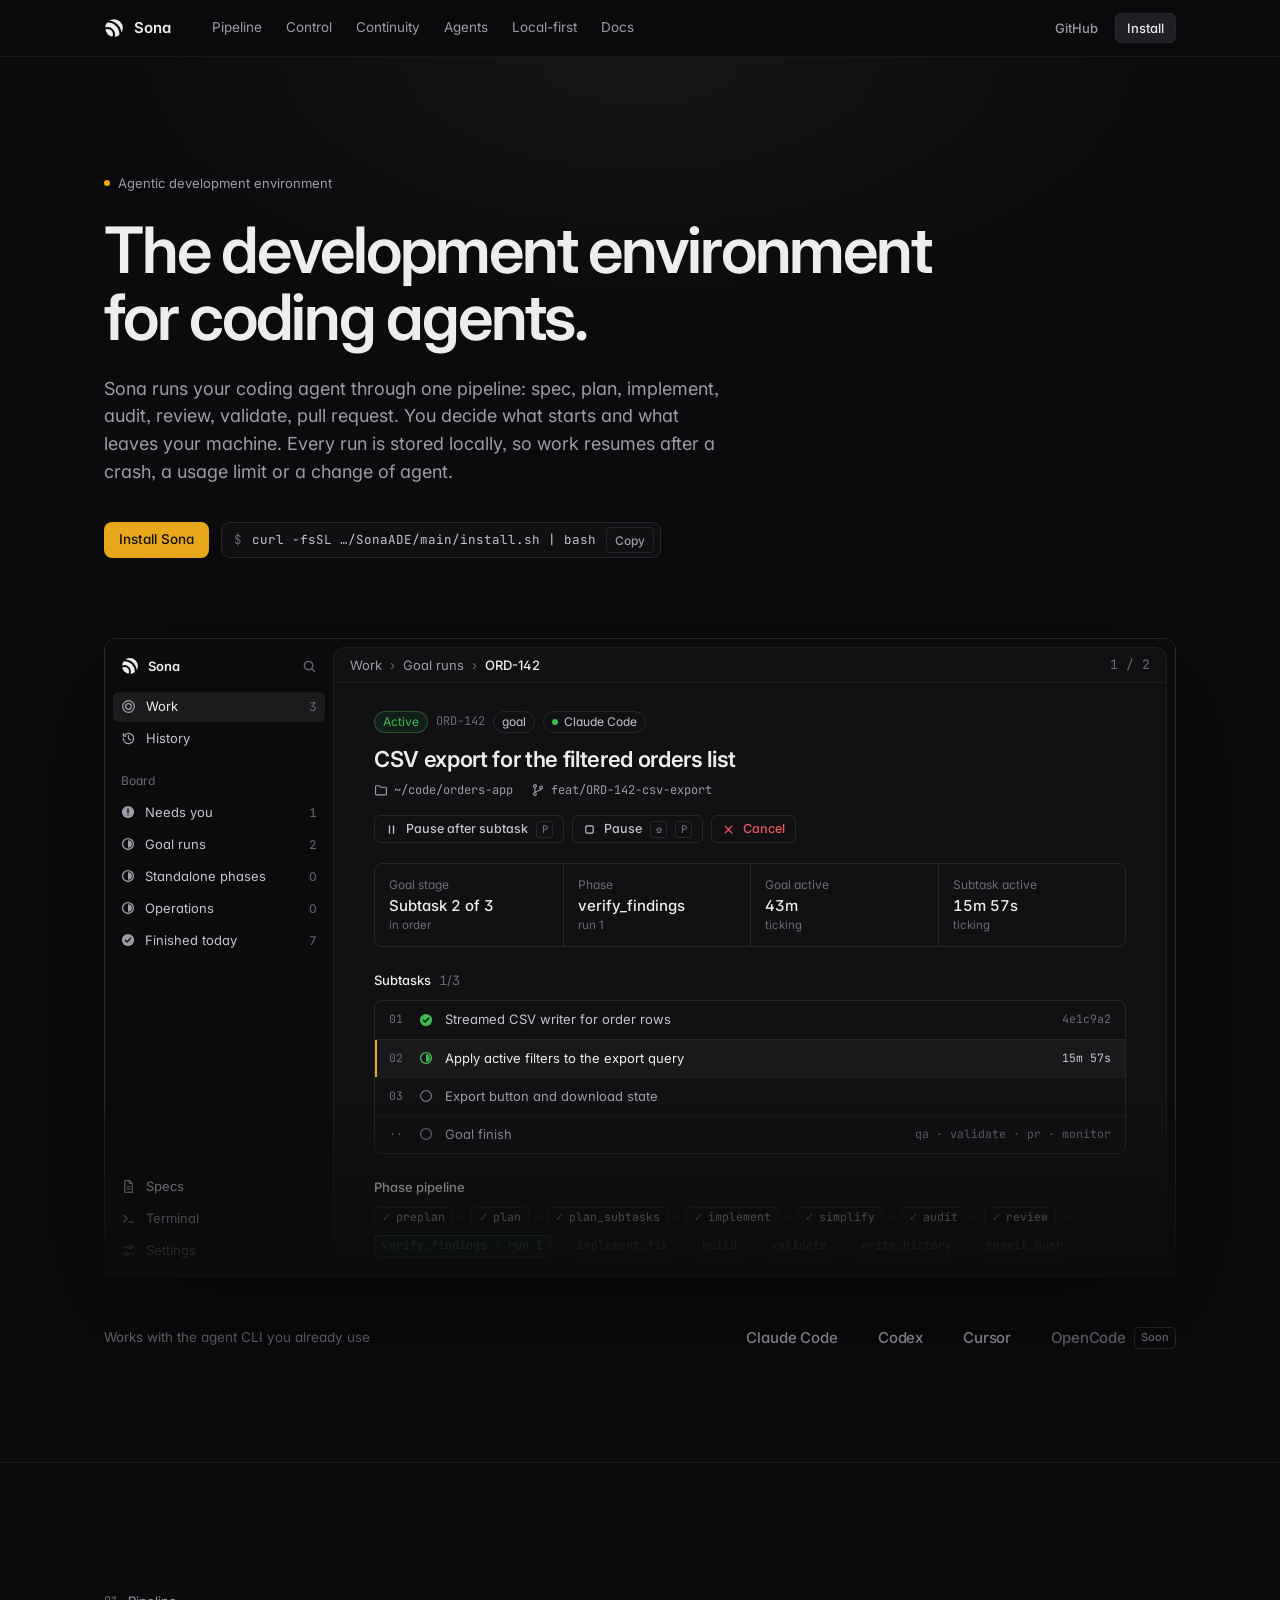
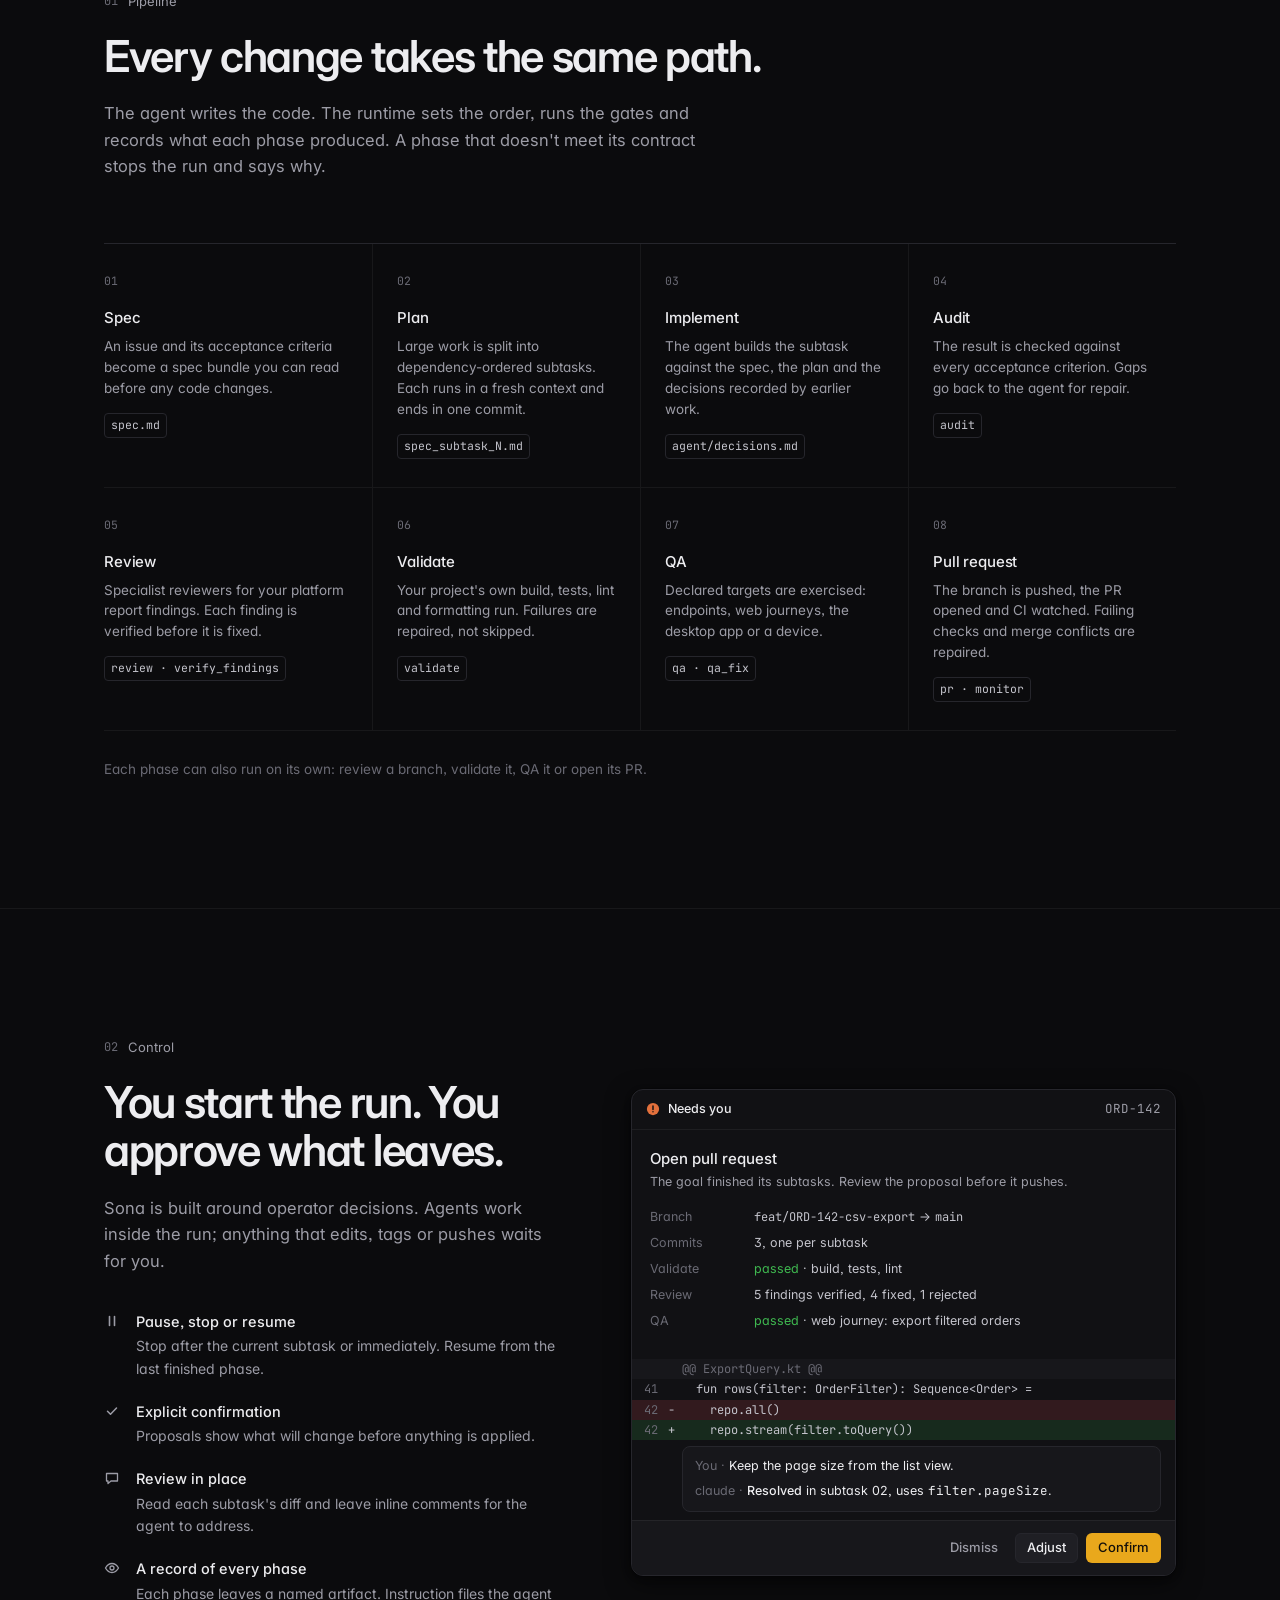
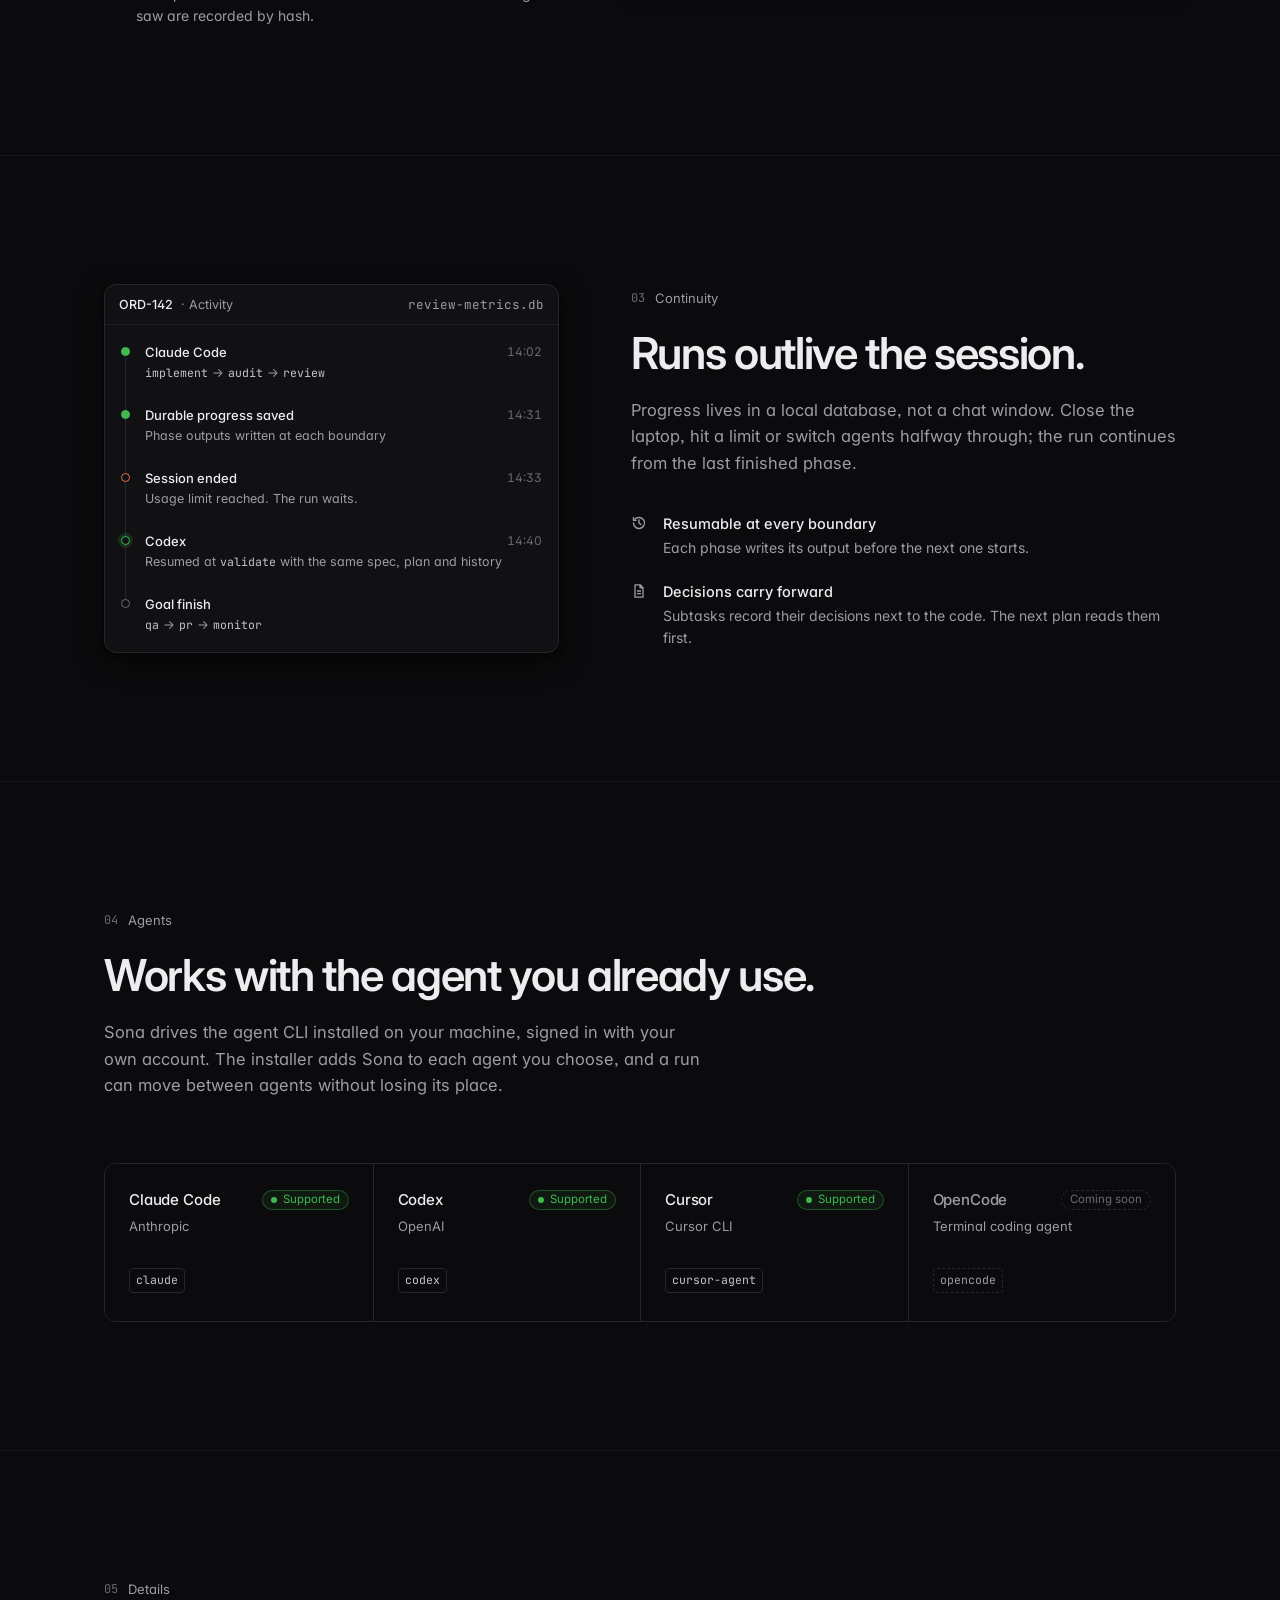
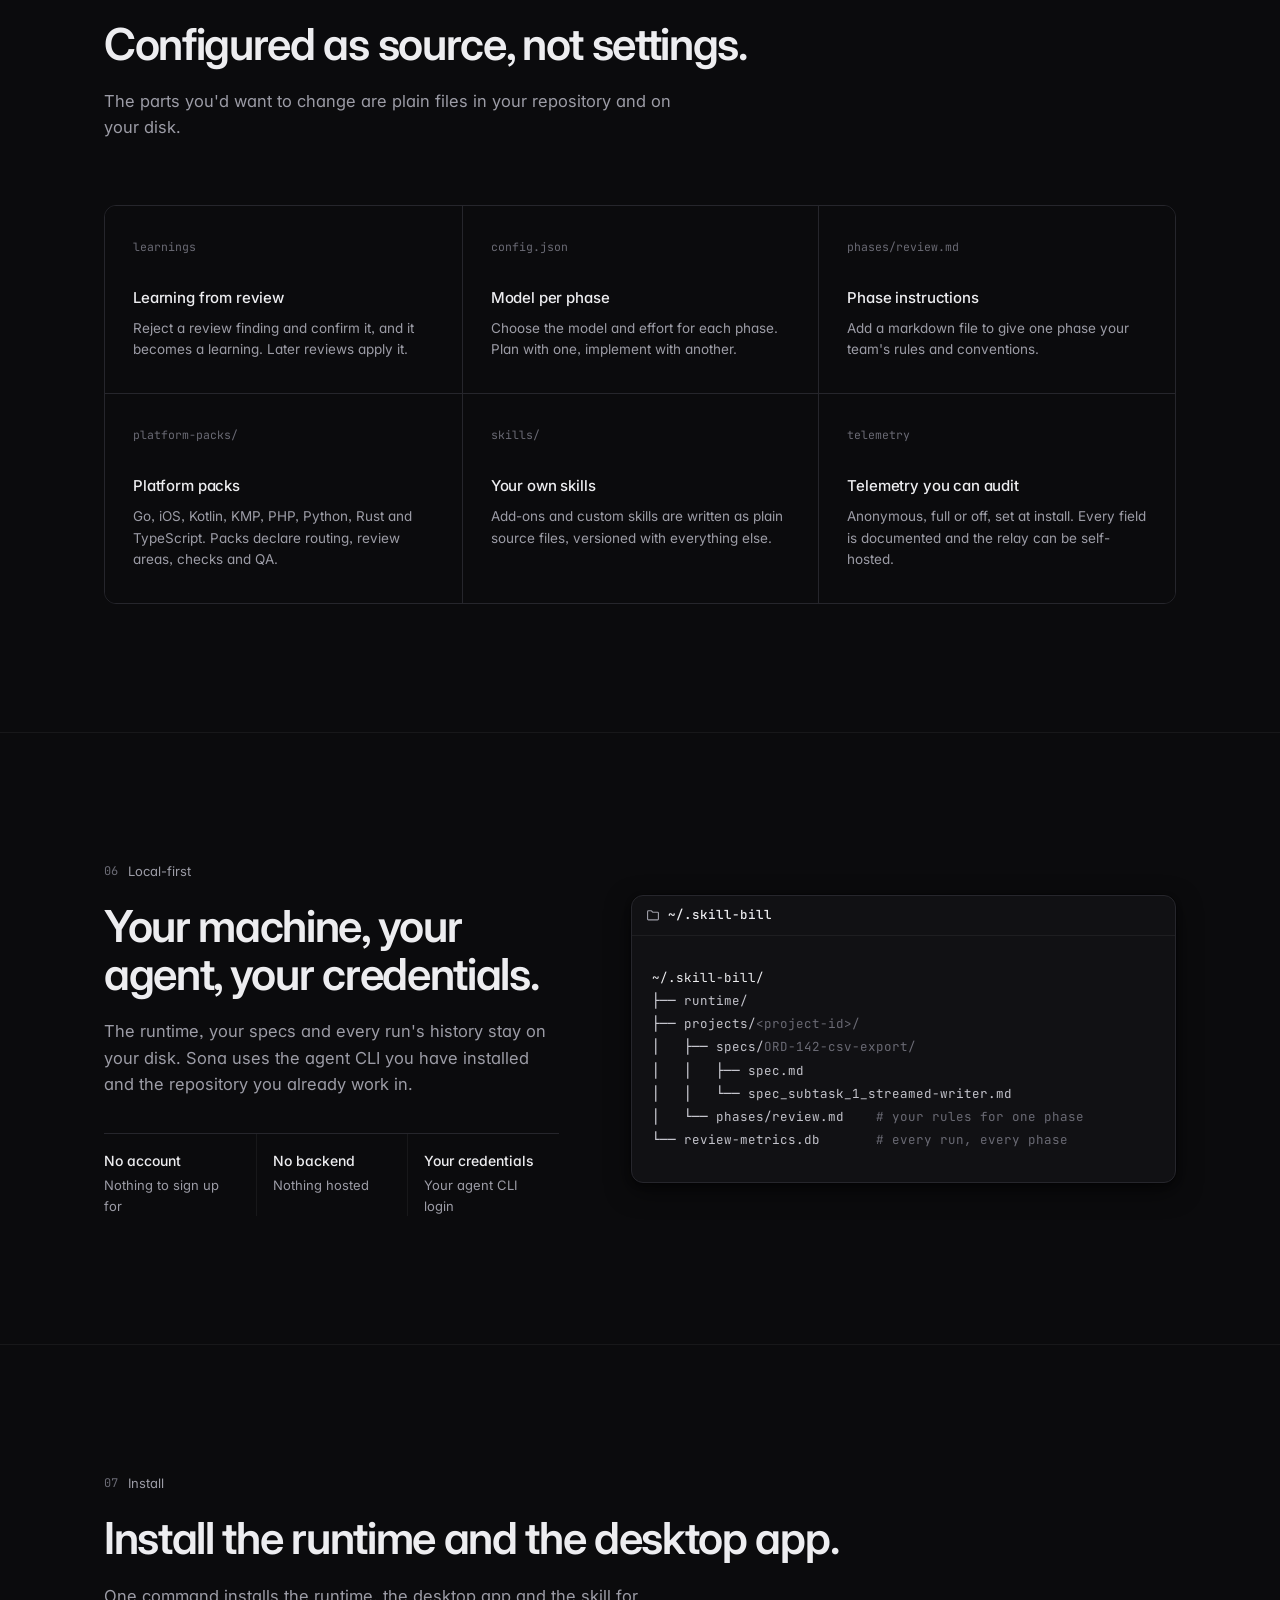
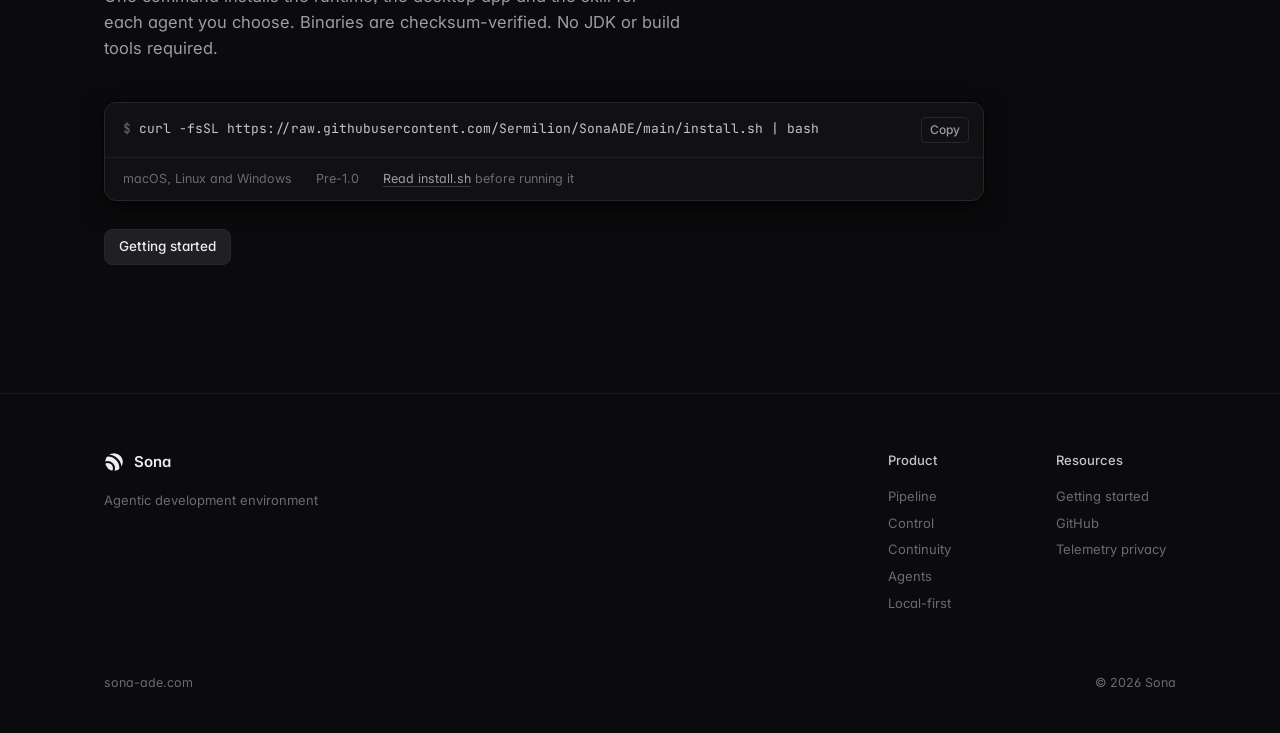
==== commit 81fb5c9c: "Add a supported agents section and drop Junie Add an Agents section after Continuity listing Claude " ====
--- a/index.html
+++ b/index.html
@@ -77,6 +77,7 @@
         <a href="#pipeline">Pipeline</a>
         <a href="#control">Control</a>
         <a href="#continuity">Continuity</a>
+        <a href="#agents">Agents</a>
         <a href="#local">Local-first</a>
         <a href="https://github.com/Sermilion/SonaADE/blob/main/docs/getting-started.md" target="_blank" rel="noopener noreferrer">Docs</a>
       </nav>
@@ -188,7 +189,7 @@
             <li>Claude Code</li>
             <li>Codex</li>
             <li>Cursor</li>
-            <li>Junie</li>
+            <li class="is-soon">OpenCode <span class="soon">Soon</span></li>
           </ul>
         </div>
       </div>
@@ -292,10 +293,41 @@
       </div>
     </section>
 
+    <!-- Agents -->
+    <section class="section" id="agents" aria-labelledby="agents-title">
+      <div class="wrap">
+        <p class="eyebrow"><span class="num">04</span>Agents</p>
+        <h2 id="agents-title">Works with the agent you already use.</h2>
+        <p class="lede">Sona drives the agent CLI installed on your machine, signed in with your own account. The installer adds Sona to each agent you choose, and a run can move between agents without losing its place.</p>
+        <ul class="agent-grid">
+          <li class="agent-card">
+            <div class="agent-head"><h3>Claude Code</h3><span class="status status--ok">Supported</span></div>
+            <p>Anthropic</p>
+            <code>claude</code>
+          </li>
+          <li class="agent-card">
+            <div class="agent-head"><h3>Codex</h3><span class="status status--ok">Supported</span></div>
+            <p>OpenAI</p>
+            <code>codex</code>
+          </li>
+          <li class="agent-card">
+            <div class="agent-head"><h3>Cursor</h3><span class="status status--ok">Supported</span></div>
+            <p>Cursor CLI</p>
+            <code>cursor-agent</code>
+          </li>
+          <li class="agent-card agent-card--soon">
+            <div class="agent-head"><h3>OpenCode</h3><span class="status status--soon">Coming soon</span></div>
+            <p>Terminal coding agent</p>
+            <code>opencode</code>
+          </li>
+        </ul>
+      </div>
+    </section>
+
     <!-- Features -->
     <section class="section" id="features" aria-labelledby="features-title">
       <div class="wrap">
-        <p class="eyebrow"><span class="num">04</span>Details</p>
+        <p class="eyebrow"><span class="num">05</span>Details</p>
         <h2 id="features-title">Configured as source, not settings.</h2>
         <p class="lede">The parts you'd want to change are plain files in your repository and on your disk.</p>
         <div class="grid">
@@ -313,7 +345,7 @@
     <section class="section" id="local" aria-labelledby="local-title">
       <div class="wrap split">
         <div>
-          <p class="eyebrow"><span class="num">05</span>Local-first</p>
+          <p class="eyebrow"><span class="num">06</span>Local-first</p>
           <h2 id="local-title">Your machine, your agent, your credentials.</h2>
           <p class="lede">The runtime, your specs and every run's history stay on your disk. Sona uses the agent CLI you have installed and the repository you already work in.</p>
           <div class="facts">
@@ -339,7 +371,7 @@
     <!-- Install -->
     <section class="section install" id="install" aria-labelledby="install-title">
       <div class="wrap">
-        <p class="eyebrow"><span class="num">06</span>Install</p>
+        <p class="eyebrow"><span class="num">07</span>Install</p>
         <h2 id="install-title">Install the runtime and the desktop app.</h2>
         <p class="lede">One command installs the runtime, the desktop app and the skill for each agent you choose. Binaries are checksum-verified. No JDK or build tools required.</p>
         <div class="surface install-box">
@@ -373,6 +405,7 @@
           <a href="#pipeline">Pipeline</a>
           <a href="#control">Control</a>
           <a href="#continuity">Continuity</a>
+          <a href="#agents">Agents</a>
           <a href="#local">Local-first</a>
         </div>
         <div>
--- a/styles.css
+++ b/styles.css
@@ -266,6 +266,8 @@
 /* Agents strip */
 .agents { margin-top: 8px; padding: 40px 0 0; display: flex; flex-wrap: wrap; align-items: center; justify-content: space-between; gap: 16px 40px; color: var(--fg-faint); font-size: 13.5px; }
 .agents ul { display: flex; flex-wrap: wrap; gap: 12px 40px; color: var(--fg-muted); font-weight: 500; font-size: 15px; letter-spacing: -0.01em; }
+.agents li.is-soon { display: inline-flex; align-items: center; gap: 8px; color: var(--fg-faint); }
+.soon { padding: 1px 6px; border: 1px solid var(--border); border-radius: var(--r-xs); font-size: 11px; font-weight: 500; letter-spacing: 0; color: var(--fg-faint); }
 
 /* Sections */
 .section { padding: 128px 0; border-top: 1px solid var(--border-subtle); }
@@ -353,6 +355,22 @@
 .cell h3 { margin-top: 28px; font-size: 15px; font-weight: 500; letter-spacing: -0.01em; }
 .cell p { margin-top: 8px; font-size: 13.5px; color: var(--fg-muted); line-height: 1.6; }
 
+/* Agents */
+.agent-grid { margin-top: 64px; display: grid; grid-template-columns: repeat(4, 1fr); border: 1px solid var(--border); border-radius: var(--r-lg); overflow: hidden; }
+.agent-card { display: flex; flex-direction: column; padding: 24px 24px 28px; background: var(--bg-frame); transition: background var(--dur) var(--ease); }
+.agent-card:hover { background: var(--bg-panel); }
+.agent-card + .agent-card { border-left: 1px solid var(--border); }
+.agent-head { display: flex; align-items: center; justify-content: space-between; gap: 12px; }
+.agent-card h3 { font-size: 15px; font-weight: 500; letter-spacing: -0.01em; }
+.agent-card p { margin-top: 4px; font-size: 13px; color: var(--fg-muted); }
+.agent-card code { align-self: flex-start; margin-top: 32px; padding: 2px 6px; border: 1px solid var(--border); border-radius: var(--r-xs); font-size: 11.5px; color: var(--fg-2); }
+.agent-card--soon h3, .agent-card--soon code { color: var(--fg-muted); }
+.agent-card--soon code { border-style: dashed; }
+.status { display: inline-flex; align-items: center; gap: 6px; height: 20px; padding: 0 8px; border-radius: 999px; border: 1px solid var(--border); font-size: 11.5px; white-space: nowrap; }
+.status--ok { color: var(--st-active); border-color: rgba(63, 185, 80, 0.35); background: rgba(63, 185, 80, 0.08); }
+.status--ok::before { content: ""; width: 6px; height: 6px; border-radius: 50%; background: currentColor; }
+.status--soon { color: var(--fg-faint); border-style: dashed; }
+
 /* Local-first */
 .tree { padding: 18px 20px; font-family: var(--font-mono); font-size: 12.5px; line-height: 1.85; color: var(--fg-2); white-space: pre; overflow-x: auto; scrollbar-width: thin; scrollbar-color: var(--border-strong) transparent; }
 .tree .d { color: var(--fg-faint); }
@@ -394,6 +412,9 @@
   .stages { grid-template-columns: repeat(2, 1fr); }
   .stg:not(:nth-child(4n + 1)) { padding-left: 0; border-left: 0; }
   .stg:nth-child(even) { padding-left: 24px; border-left: 1px solid var(--border-subtle); }
+  .agent-grid { grid-template-columns: repeat(2, 1fr); }
+  .agent-card:nth-child(3) { border-left: 0; }
+  .agent-card:nth-child(n + 3) { border-top: 1px solid var(--border); }
 }
 @media (max-width: 760px) {
   body { font-size: 14.5px; }
@@ -413,6 +434,8 @@
   .grid { grid-template-columns: 1fr; }
   .cell:not(:nth-child(3n + 1)) { border-left: 0; }
   .cell + .cell { border-top: 1px solid var(--border); }
+  .agent-grid { grid-template-columns: 1fr; }
+  .agent-card + .agent-card { border-left: 0; border-top: 1px solid var(--border); }
   .facts { grid-template-columns: 1fr; }
   .facts div + div { padding-left: 0; border-left: 0; }
   .footer-inner { grid-template-columns: 1fr; }
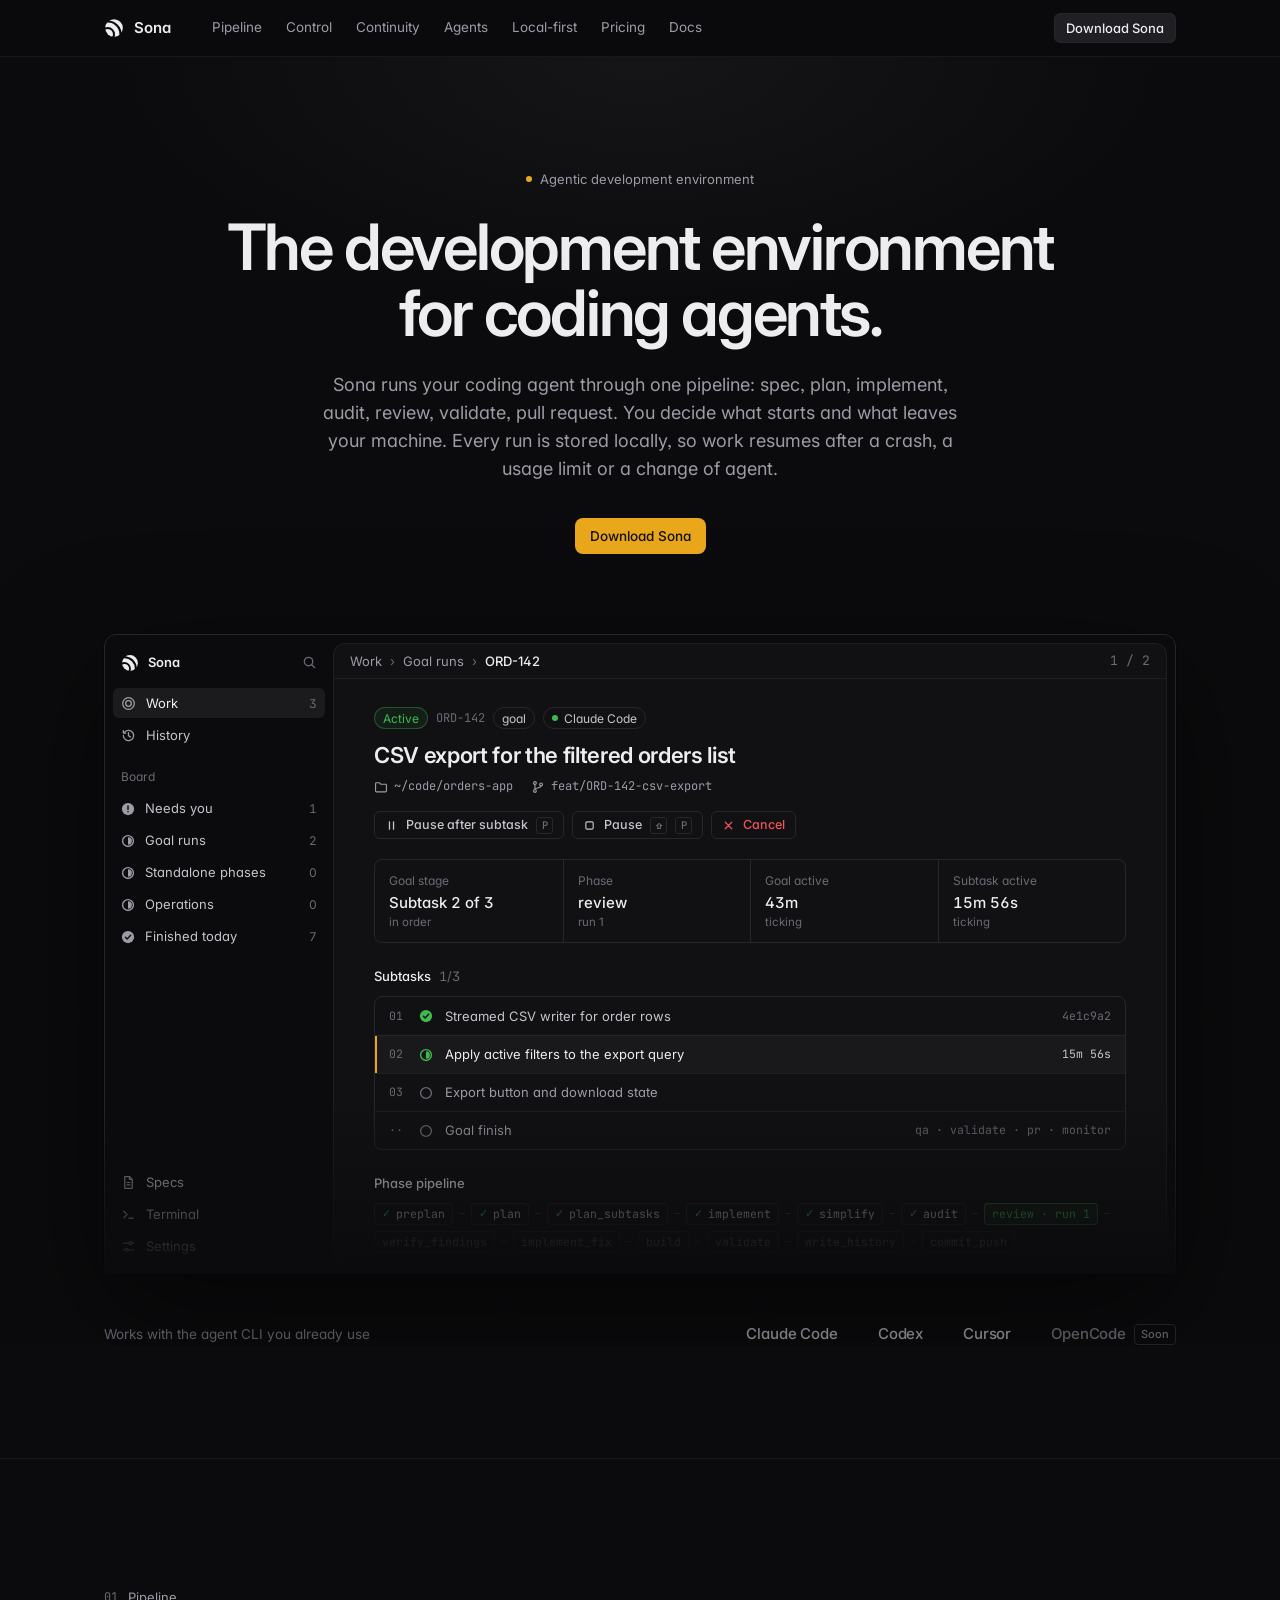
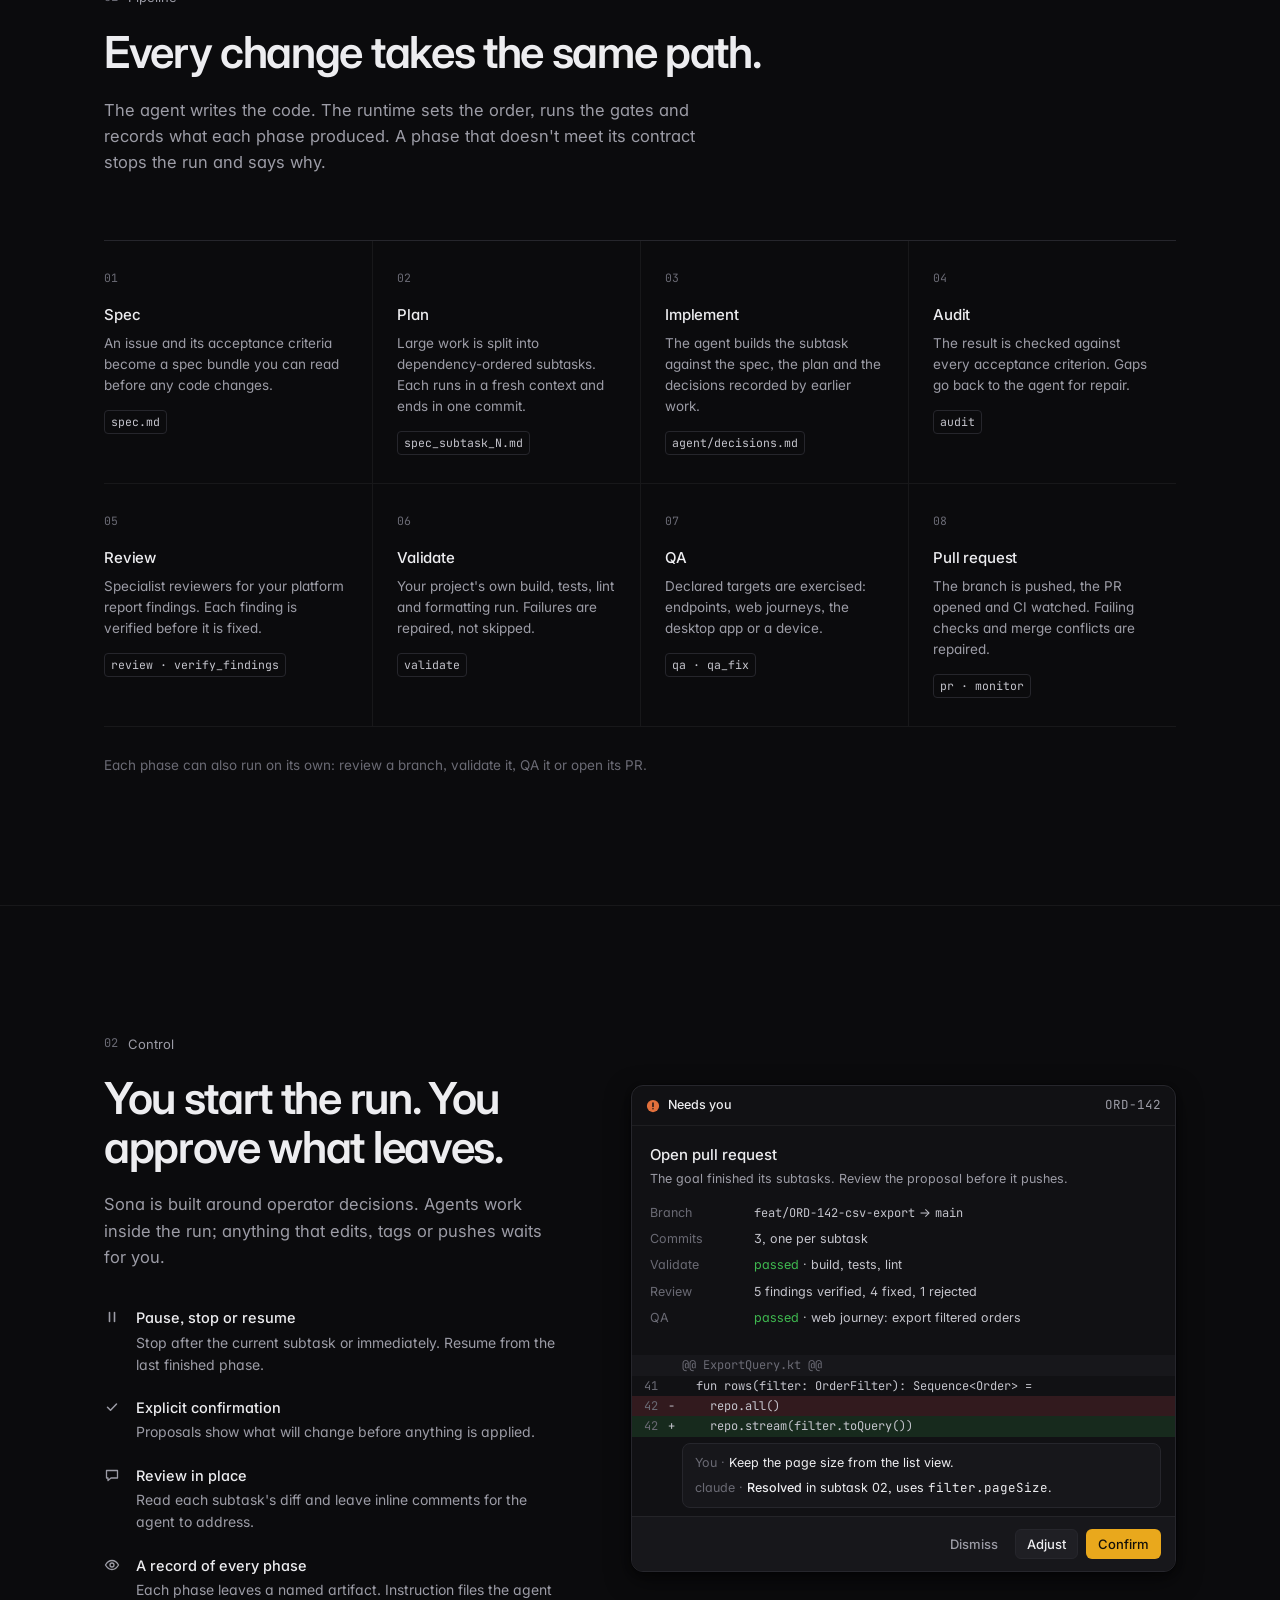
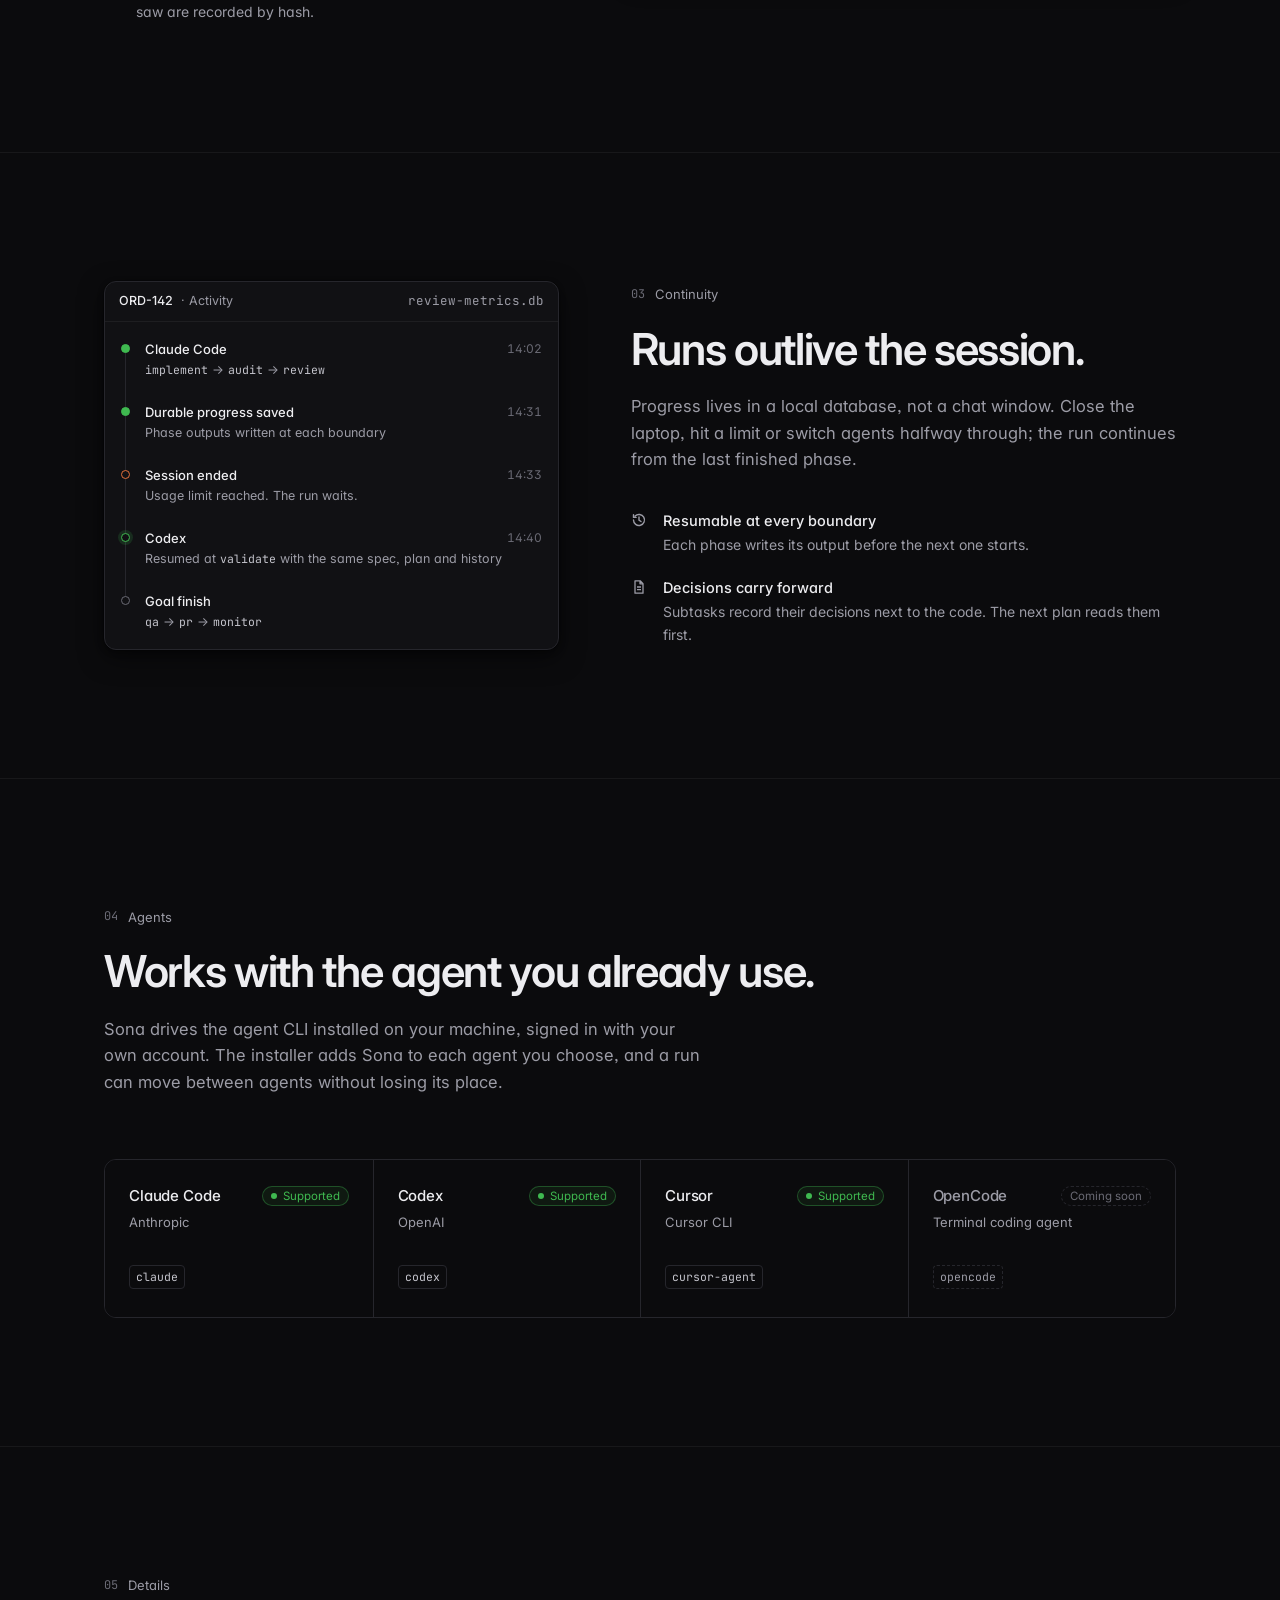
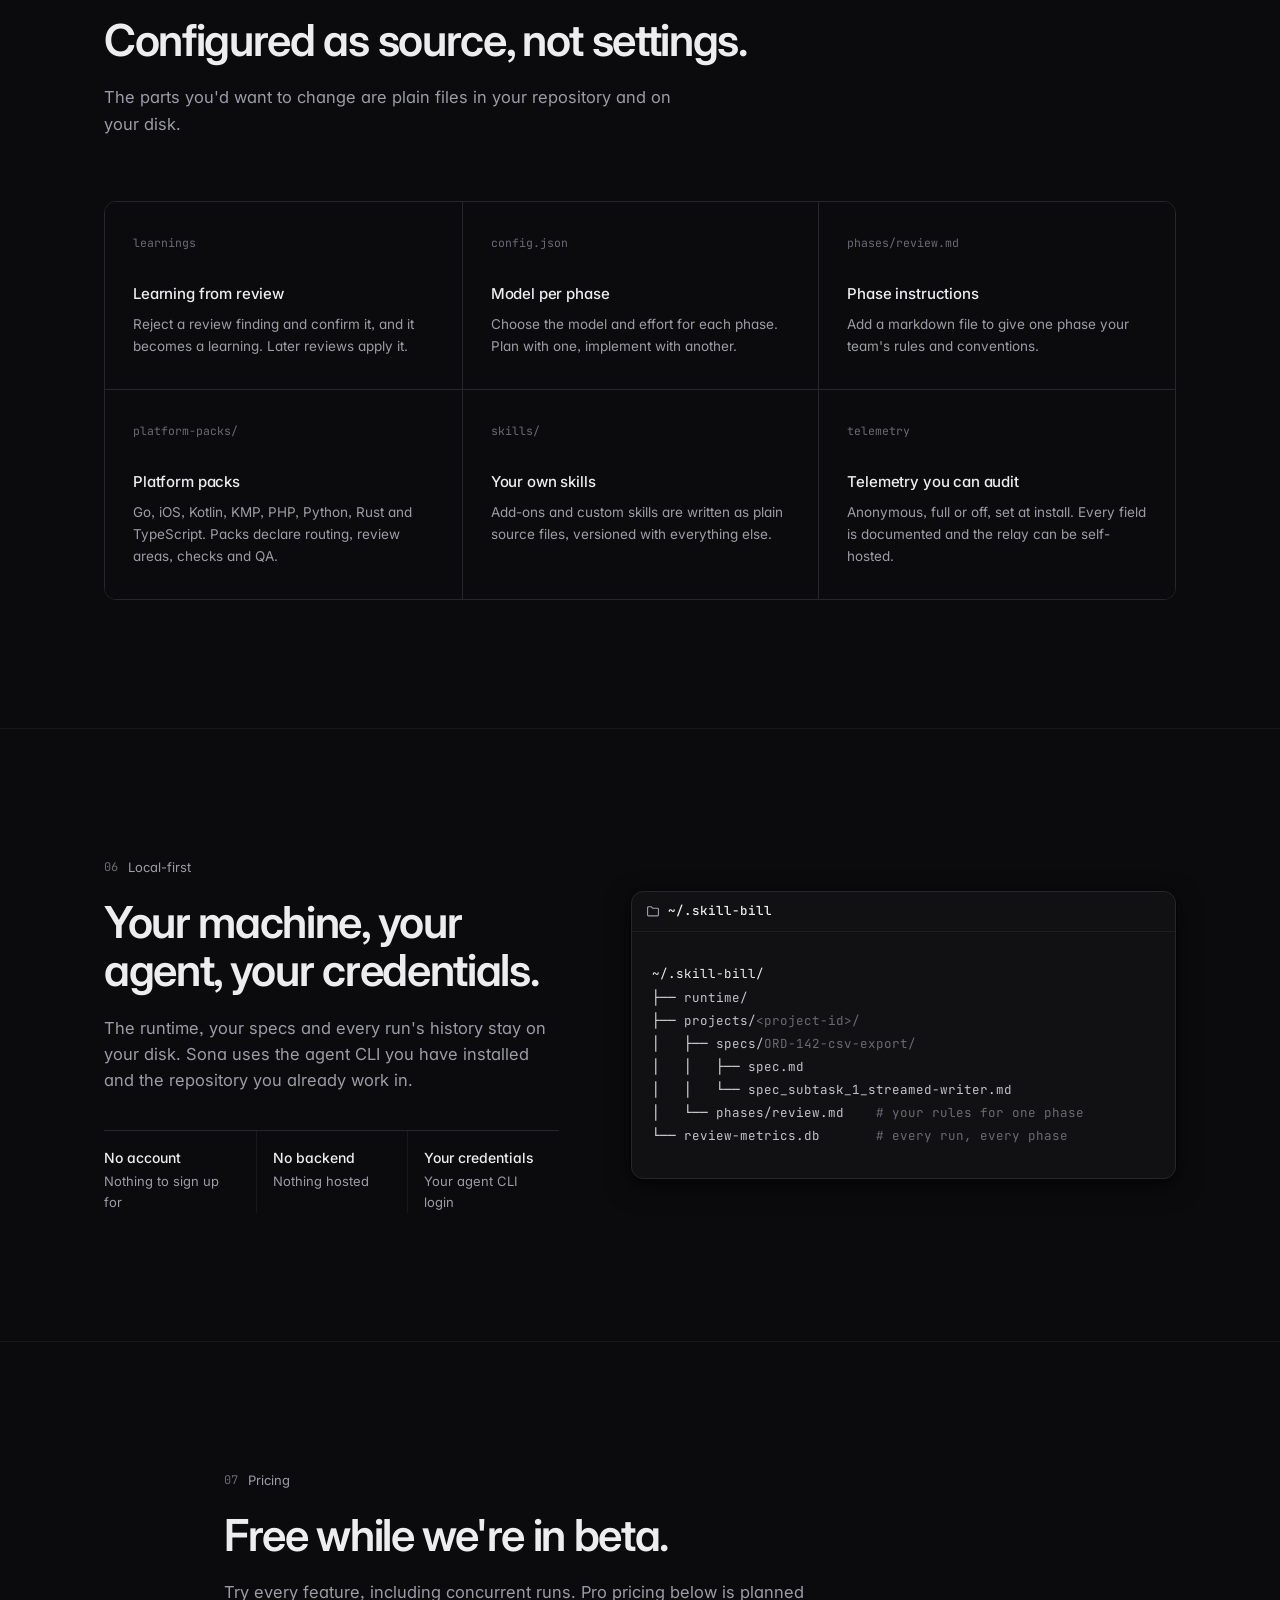
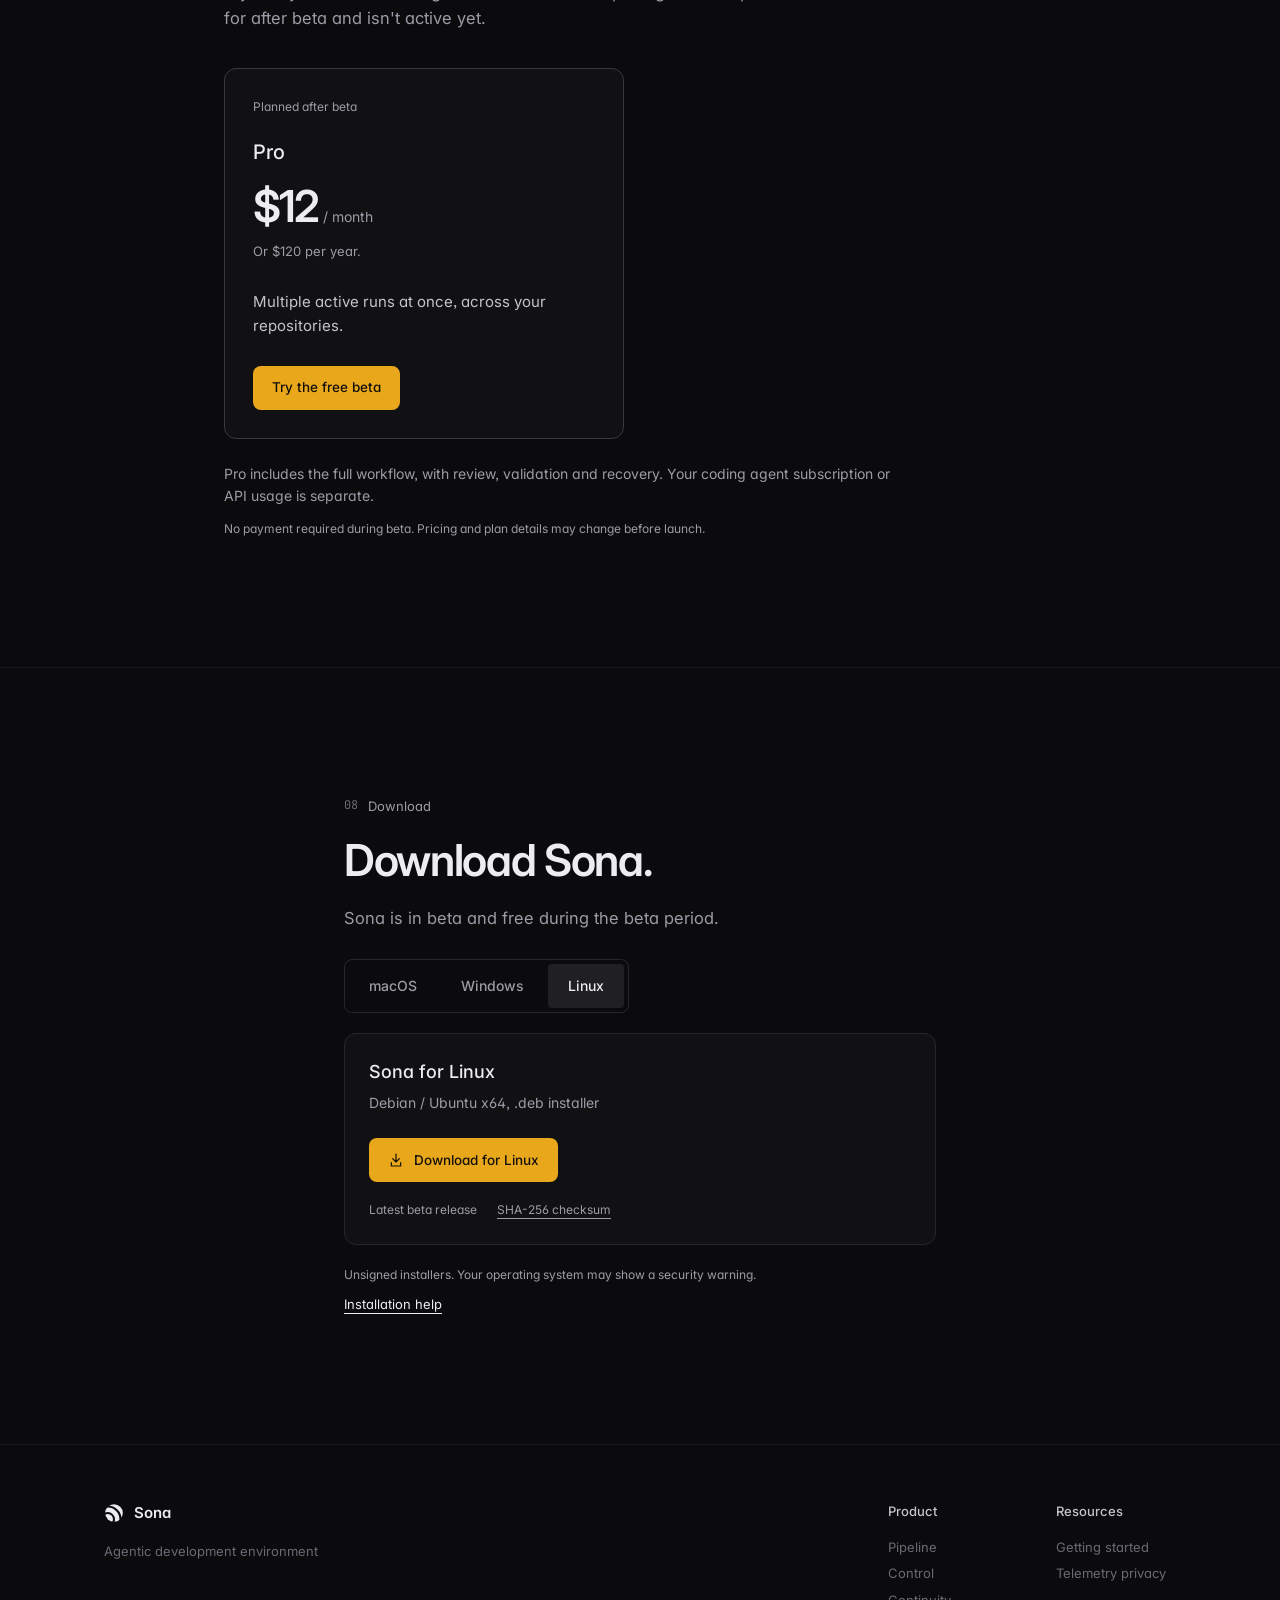
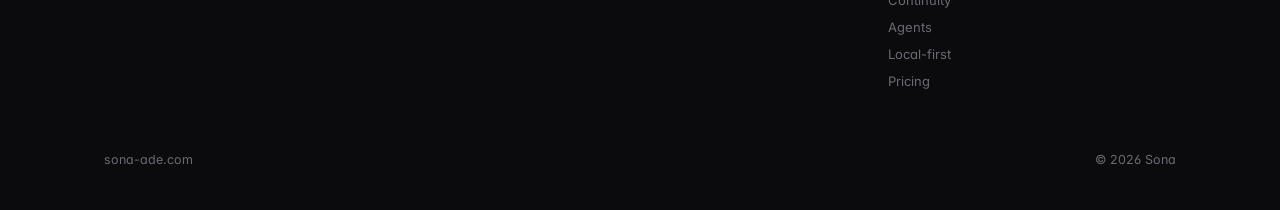
==== commit 62c872a9: "Add platform downloads and planned beta pricing" ====
--- a/index.html
+++ b/index.html
@@ -79,11 +79,11 @@
         <a href="#continuity">Continuity</a>
         <a href="#agents">Agents</a>
         <a href="#local">Local-first</a>
+        <a href="#pricing">Pricing</a>
         <a href="https://github.com/Sermilion/SonaADE/blob/main/docs/getting-started.md" target="_blank" rel="noopener noreferrer">Docs</a>
       </nav>
       <div class="header-actions">
-        <a class="btn btn-quiet btn-sm" href="https://github.com/Sermilion/SonaADE" target="_blank" rel="noopener noreferrer">GitHub</a>
-        <a class="btn btn-secondary btn-sm" href="#install">Install</a>
+        <a class="btn btn-secondary btn-sm" href="#download">Download Sona</a>
       </div>
     </div>
   </header>
@@ -99,12 +99,7 @@
           You decide what starts and what leaves your machine. Every run is stored locally, so work resumes after a crash, a usage limit or a change of agent.
         </p>
         <div class="hero-actions">
-          <a class="btn btn-primary" href="#install">Install Sona</a>
-          <div class="cmd" role="group" aria-label="Install command">
-            <span class="prompt" aria-hidden="true">$</span>
-            <code>curl -fsSL …/SonaADE/main/install.sh | bash</code>
-            <button type="button" class="copy" data-copy="install-cmd">Copy</button>
-          </div>
+          <a class="btn btn-primary" href="#download">Download Sona</a>
         </div>
       </div>
 
@@ -368,27 +363,59 @@
       </div>
     </section>
 
-    <!-- Install -->
-    <section class="section install" id="install" aria-labelledby="install-title">
-      <div class="wrap">
-        <p class="eyebrow"><span class="num">07</span>Install</p>
-        <h2 id="install-title">Install the runtime and the desktop app.</h2>
-        <p class="lede">One command installs the runtime, the desktop app and the skill for each agent you choose. Binaries are checksum-verified. No JDK or build tools required.</p>
-        <div class="surface install-box">
-          <div class="install-row">
-            <code><span class="prompt">$ </span><span id="install-cmd">curl -fsSL https://raw.githubusercontent.com/Sermilion/SonaADE/main/install.sh | bash</span></code>
-            <button type="button" class="copy" data-copy="install-cmd">Copy</button>
+    <!-- Pricing -->
+    <section class="section pricing" id="pricing" aria-labelledby="pricing-title">
+      <div class="wrap pricing-inner">
+        <p class="eyebrow"><span class="num">07</span>Pricing</p>
+        <h2 id="pricing-title">Free while we're in beta.</h2>
+        <p class="lede">Try every feature, including concurrent runs. Pro pricing below is planned for after beta and isn't active yet.</p>
+        <div class="pricing-plans" aria-label="Planned pricing after beta">
+          <article class="pricing-plan pricing-plan-pro" aria-labelledby="pro-title">
+            <p class="pricing-timing">Planned after beta</p>
+            <h3 id="pro-title">Pro</h3>
+            <p class="pricing-price">$12<span> / month</span></p>
+            <p class="pricing-billing">Or $120 per year.</p>
+            <p class="pricing-description">Multiple active runs at once, across your repositories.</p>
+            <a class="btn btn-primary" href="#download">Try the free beta</a>
+          </article>
+        </div>
+        <p class="pricing-details">Pro includes the full workflow, with review, validation and recovery. Your coding agent subscription or API usage is separate.</p>
+        <p class="pricing-status">No payment required during beta. Pricing and plan details may change before launch.</p>
+      </div>
+    </section>
+
+    <!-- Downloads -->
+    <section class="section downloads" id="download" aria-labelledby="download-title">
+      <div class="wrap download-inner">
+        <p class="eyebrow"><span class="num">08</span>Download</p>
+        <h2 id="download-title">Download Sona.</h2>
+        <p class="lede">Sona is in beta and free during the beta period.</p>
+        <div class="platform-picker" role="group" aria-label="Choose operating system" hidden>
+          <button type="button" data-os="mac" aria-pressed="false">macOS</button>
+          <button type="button" data-os="windows" aria-pressed="false">Windows</button>
+          <button type="button" data-os="linux" aria-pressed="false">Linux</button>
+        </div>
+        <div class="download-package" aria-live="polite" aria-atomic="true" hidden>
+          <h3 id="download-platform">Choose your operating system</h3>
+          <p class="download-compat" id="download-compat">Select a desktop platform above to see its installer.</p>
+          <a class="btn btn-primary download-primary" id="download-link" hidden>
+            <svg width="16" height="16" viewBox="0 0 24 24" fill="none" stroke="currentColor" stroke-width="1.8" stroke-linecap="round" stroke-linejoin="round" aria-hidden="true"><path d="M12 3v12m-5-5 5 5 5-5M5 16v5h14v-5" /></svg>
+            <span id="download-label"></span>
+          </a>
+          <div class="download-meta" id="download-meta" hidden>
+            <span>Latest beta release</span>
+            <a id="download-checksum">SHA-256 checksum</a>
           </div>
-          <div class="install-meta">
-            <span>macOS, Linux and Windows</span>
-            <span>Pre-1.0</span>
-            <span><a href="https://raw.githubusercontent.com/Sermilion/SonaADE/main/install.sh" target="_blank" rel="noopener noreferrer">Read install.sh</a> before running it</span>
-          </div>
-        </div>
-        <div class="install-actions">
-          <a class="btn btn-secondary" href="https://github.com/Sermilion/SonaADE/blob/main/docs/getting-started.md" target="_blank" rel="noopener noreferrer">Getting started</a>
-        </div>
-        <p class="sr-only" id="copy-status" role="status" aria-live="polite"></p>
+        </div>
+        <noscript>
+          <ul class="download-fallback">
+            <li><a href="https://sonadesktop.hel1.your-objectstorage.com/latest/sona-latest-macos-arm64.dmg">Download for macOS</a><span>Apple Silicon only, .dmg installer</span><a href="https://sonadesktop.hel1.your-objectstorage.com/latest/sona-latest-macos-arm64.dmg.sha256">SHA-256 checksum</a></li>
+            <li><a href="https://sonadesktop.hel1.your-objectstorage.com/latest/sona-latest-windows-x64.msi">Download for Windows</a><span>x64, .msi installer</span><a href="https://sonadesktop.hel1.your-objectstorage.com/latest/sona-latest-windows-x64.msi.sha256">SHA-256 checksum</a></li>
+            <li><a href="https://sonadesktop.hel1.your-objectstorage.com/latest/sona-latest-linux-x64.deb">Download for Linux</a><span>Debian / Ubuntu x64, .deb installer</span><a href="https://sonadesktop.hel1.your-objectstorage.com/latest/sona-latest-linux-x64.deb.sha256">SHA-256 checksum</a></li>
+          </ul>
+        </noscript>
+        <p class="download-note">Unsigned installers. Your operating system may show a security warning.</p>
+        <a class="download-help" href="https://github.com/Sermilion/SonaADE/blob/main/docs/getting-started.md" target="_blank" rel="noopener noreferrer">Installation help</a>
       </div>
     </section>
   </main>
@@ -407,11 +434,11 @@
           <a href="#continuity">Continuity</a>
           <a href="#agents">Agents</a>
           <a href="#local">Local-first</a>
+          <a href="#pricing">Pricing</a>
         </div>
         <div>
           <p>Resources</p>
           <a href="https://github.com/Sermilion/SonaADE/blob/main/docs/getting-started.md" target="_blank" rel="noopener noreferrer">Getting started</a>
-          <a href="https://github.com/Sermilion/SonaADE" target="_blank" rel="noopener noreferrer">GitHub</a>
           <a href="https://github.com/Sermilion/SonaADE/blob/main/docs/telemetry-privacy.md" target="_blank" rel="noopener noreferrer">Telemetry privacy</a>
         </div>
       </nav>
--- a/styles.css
+++ b/styles.css
@@ -115,7 +115,7 @@
   content: ""; position: absolute; inset: 0 0 auto 0; height: 720px; pointer-events: none;
   background: radial-gradient(60% 50% at 50% 0%, rgba(255, 255, 255, 0.045), transparent 70%);
 }
-.hero-inner { position: relative; }
+.hero-inner { position: relative; display: flex; flex-direction: column; align-items: center; text-align: center; }
 .hero-inner > * { max-width: 860px; }
 .label {
   display: inline-flex; align-items: center; gap: 8px;
@@ -132,30 +132,11 @@
 }
 .hero-title span { color: var(--fg-muted); }
 .hero-lede {
-  margin-top: 24px; max-width: 620px;
+  margin-top: 24px; max-width: 660px;
   font-size: 18px; line-height: 1.55; color: var(--fg-muted);
   text-wrap: pretty;
 }
-.hero-actions { margin-top: 36px; display: flex; flex-wrap: wrap; align-items: center; gap: 12px; }
-.cmd {
-  display: inline-flex; align-items: center; gap: 10px;
-  height: 36px; padding: 0 6px 0 12px;
-  background: var(--bg-panel); border: 1px solid var(--border); border-radius: var(--r-md);
-  font-family: var(--font-mono); font-size: 12.5px; color: var(--fg-2);
-  max-width: 100%;
-}
-.cmd .prompt { color: var(--fg-faint); }
-.cmd code { overflow: hidden; text-overflow: ellipsis; white-space: nowrap; }
-.copy {
-  display: inline-flex; align-items: center; justify-content: center;
-  height: 26px; padding: 0 8px; border-radius: var(--r-xs);
-  background: transparent; border: 1px solid var(--border); color: var(--fg-muted);
-  font: 500 12px var(--font-sans); cursor: pointer;
-  transition: color var(--dur) var(--ease), border-color var(--dur) var(--ease);
-}
-.copy:hover { color: var(--fg); border-color: var(--border-strong); }
-.copy[data-state="done"] { color: var(--st-active); }
-
+.hero-actions { margin-top: 36px; display: flex; flex-wrap: wrap; align-items: center; justify-content: center; gap: 12px; }
 /* Product frame */
 .stage { position: relative; margin-top: 80px; }
 .stage::after {
@@ -381,17 +362,47 @@
 .facts b { display: block; font-weight: 500; font-size: 14px; }
 .facts span { display: block; margin-top: 2px; font-size: 13px; color: var(--fg-muted); }
 
-/* Install */
-.install { text-align: left; }
-.install-box { margin-top: 40px; max-width: 880px; }
-.install-row { display: flex; align-items: center; gap: 12px; padding: 14px 14px 14px 18px; }
-.install-row code { flex: 1; min-width: 0; overflow-x: auto; white-space: nowrap; font-size: 13px; color: var(--fg-2); scrollbar-width: none; }
-.install-row code::-webkit-scrollbar { display: none; }
-.install-row .prompt { color: var(--fg-faint); user-select: none; }
-.install-meta { display: flex; flex-wrap: wrap; gap: 8px 24px; padding: 12px 18px; border-top: 1px solid var(--border-subtle); color: var(--fg-faint); font-size: 12.5px; }
-.install-meta a { color: var(--fg-muted); text-decoration: underline; text-decoration-color: var(--border-strong); text-underline-offset: 3px; }
-.install-meta a:hover { color: var(--fg); }
-.install-actions { margin-top: 28px; display: flex; flex-wrap: wrap; gap: 10px; }
+/* Pricing */
+.pricing-inner { max-width: 880px; }
+.pricing-plans { max-width: 400px; margin-top: 36px; }
+.pricing-plan { display: flex; flex-direction: column; align-items: flex-start; padding: 28px; border: 1px solid var(--border); border-radius: var(--r-lg); background: var(--bg-panel); }
+.pricing-plan-pro { border-color: var(--border-strong); }
+.pricing-timing { margin-bottom: 20px; color: var(--fg-muted); font-size: 12px; }
+.pricing-plan h3 { font-size: 20px; font-weight: 500; }
+.pricing-price { margin-top: 12px; font-size: 44px; font-weight: 600; line-height: 1.2; letter-spacing: -0.04em; }
+.pricing-price span { color: var(--fg-muted); font-size: 14px; font-weight: 400; letter-spacing: normal; }
+.pricing-billing { margin-top: 8px; color: var(--fg-muted); font-size: 13px; }
+.pricing-description { margin: 28px 0; color: var(--fg-2); font-size: 15px; }
+.pricing-plan .btn { margin-top: auto; min-height: 44px; height: auto; padding: 12px 18px; }
+.pricing-details { margin-top: 24px; max-width: 680px; color: var(--fg-muted); font-size: 14px; }
+.pricing-status { margin-top: 12px; color: var(--fg-muted); font-size: 12px; }
+
+/* Downloads */
+.download-inner { max-width: 640px; }
+.downloads [hidden] { display: none; }
+.platform-picker {
+  display: flex; gap: 4px; padding: 4px; width: fit-content; max-width: 100%;
+  margin: 28px 0 20px; border: 1px solid var(--border); border-radius: var(--r-md);
+}
+.platform-picker button {
+  padding: 10px 20px; min-height: 44px; border: 0; border-radius: var(--r-xs);
+  background: transparent; color: var(--fg-muted); font: 500 14px/1.4 var(--font-sans); cursor: pointer;
+}
+.platform-picker button:hover { color: var(--fg); }
+.platform-picker button[aria-pressed="true"] { background: var(--bg-control); color: var(--fg); }
+.download-package { padding: 24px; background: var(--bg-panel); border: 1px solid var(--border); border-radius: var(--r-lg); }
+.download-package h3 { font-size: 18px; font-weight: 500; }
+.download-compat { margin: 5px 0 24px; font-size: 14px; color: var(--fg-muted); }
+.download-primary { min-height: 44px; height: auto; padding: 12px 18px; gap: 10px; }
+.download-primary svg { flex: none; }
+.download-meta { display: flex; flex-wrap: wrap; gap: 8px 20px; margin-top: 18px; color: var(--fg-muted); font-size: 12px; }
+.download-meta a, .download-help, .download-fallback a { text-decoration: underline; text-underline-offset: 4px; }
+.download-meta a:hover, .download-help:hover { color: var(--accent-text); }
+.download-note { margin: 20px 0 8px; color: var(--fg-muted); font-size: 12px; }
+.download-help { font-size: 13px; }
+.download-fallback { margin-top: 28px; }
+.download-fallback li { display: flex; flex-direction: column; gap: 6px; padding: 20px 0; border-bottom: 1px solid var(--border); }
+.download-fallback span, .download-fallback a:last-child { font-size: 13px; color: var(--fg-muted); }
 
 /* Footer */
 .site-footer { border-top: 1px solid var(--border-subtle); padding: 56px 0 40px; font-size: 13px; }
@@ -441,9 +452,14 @@
   .footer-inner { grid-template-columns: 1fr; }
   .footer-cols { grid-template-columns: repeat(2, 1fr); gap: 32px; }
   .footer-base { flex-direction: column; }
-  .cmd { display: none; }
   .tree { padding: 16px; font-size: 11px; }
   .agents ul { gap: 10px 28px; }
+}
+@media (max-width: 480px) {
+  .platform-picker { width: 100%; }
+  .platform-picker button { flex: 1; padding: 10px 8px; }
+  .download-package { padding: 20px; }
+  .download-primary { width: 100%; justify-content: center; }
 }
 @media (prefers-reduced-motion: reduce) {
   html { scroll-behavior: auto; }
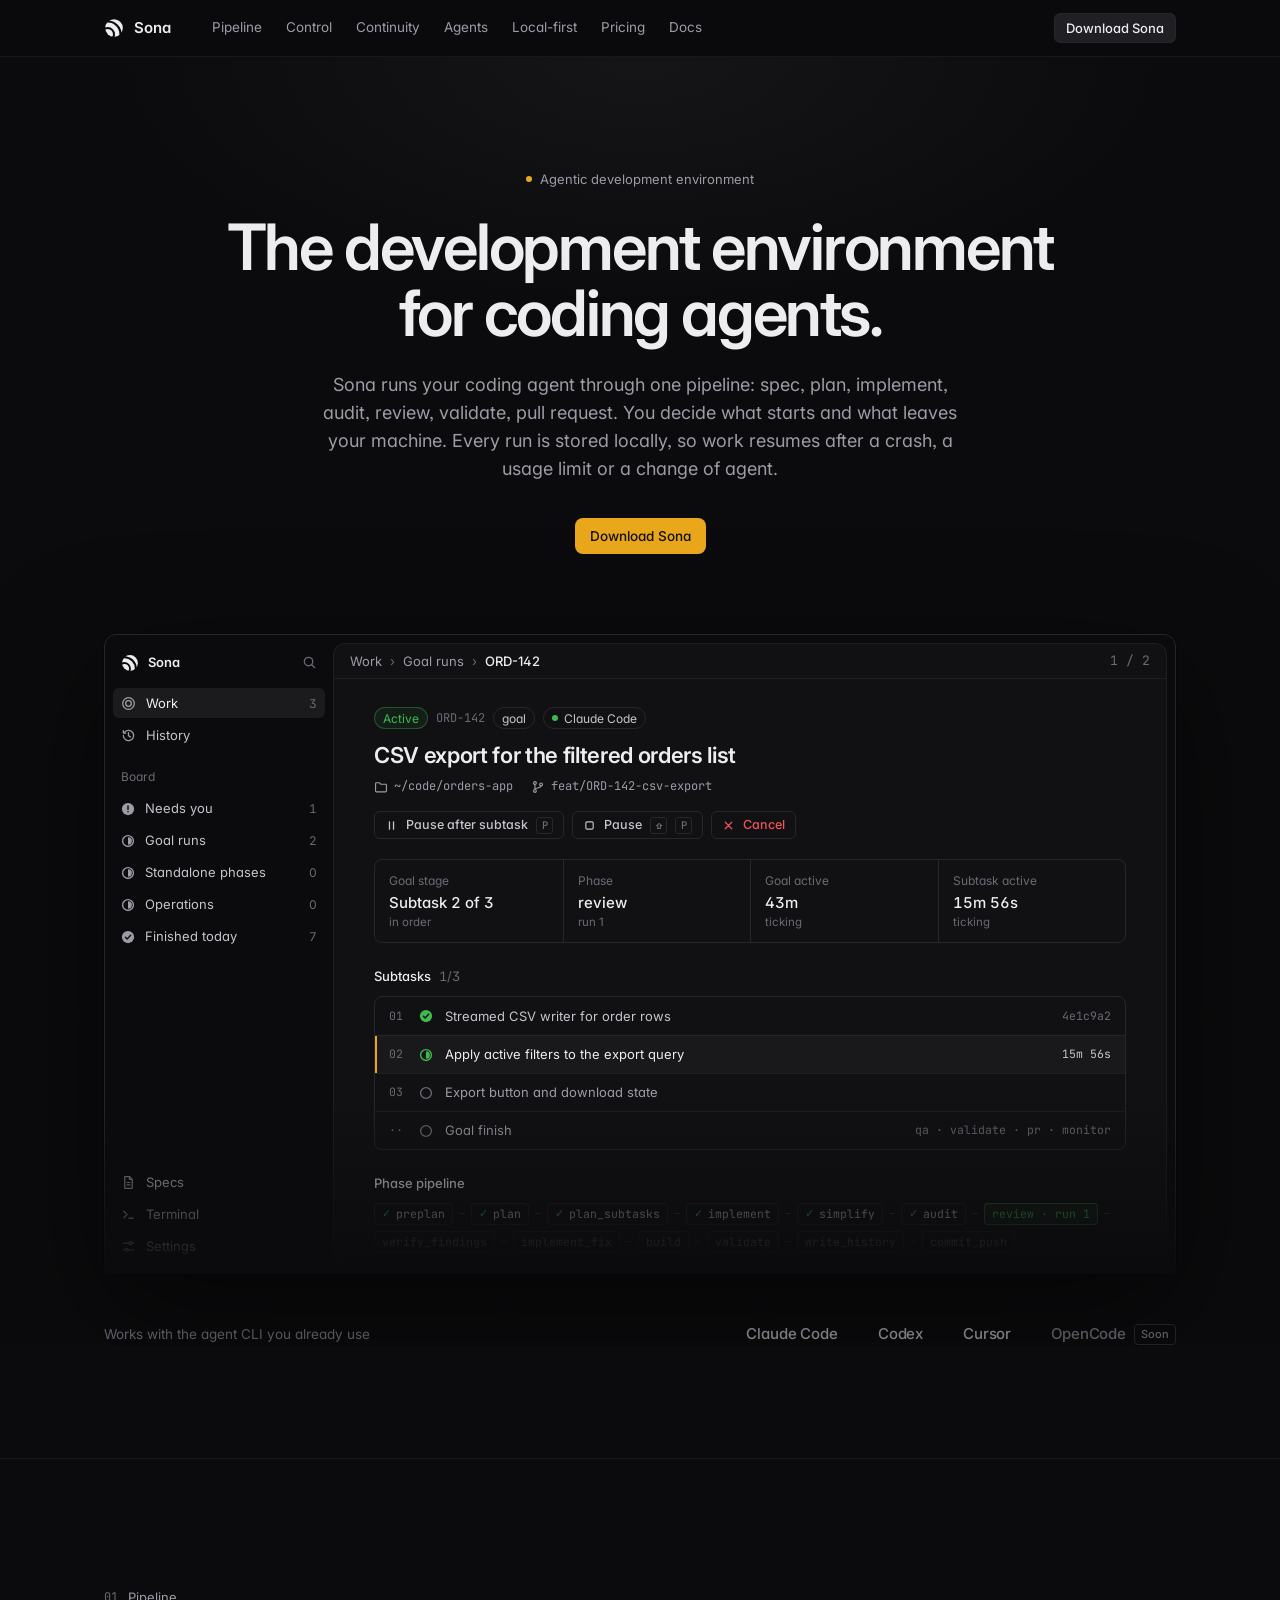
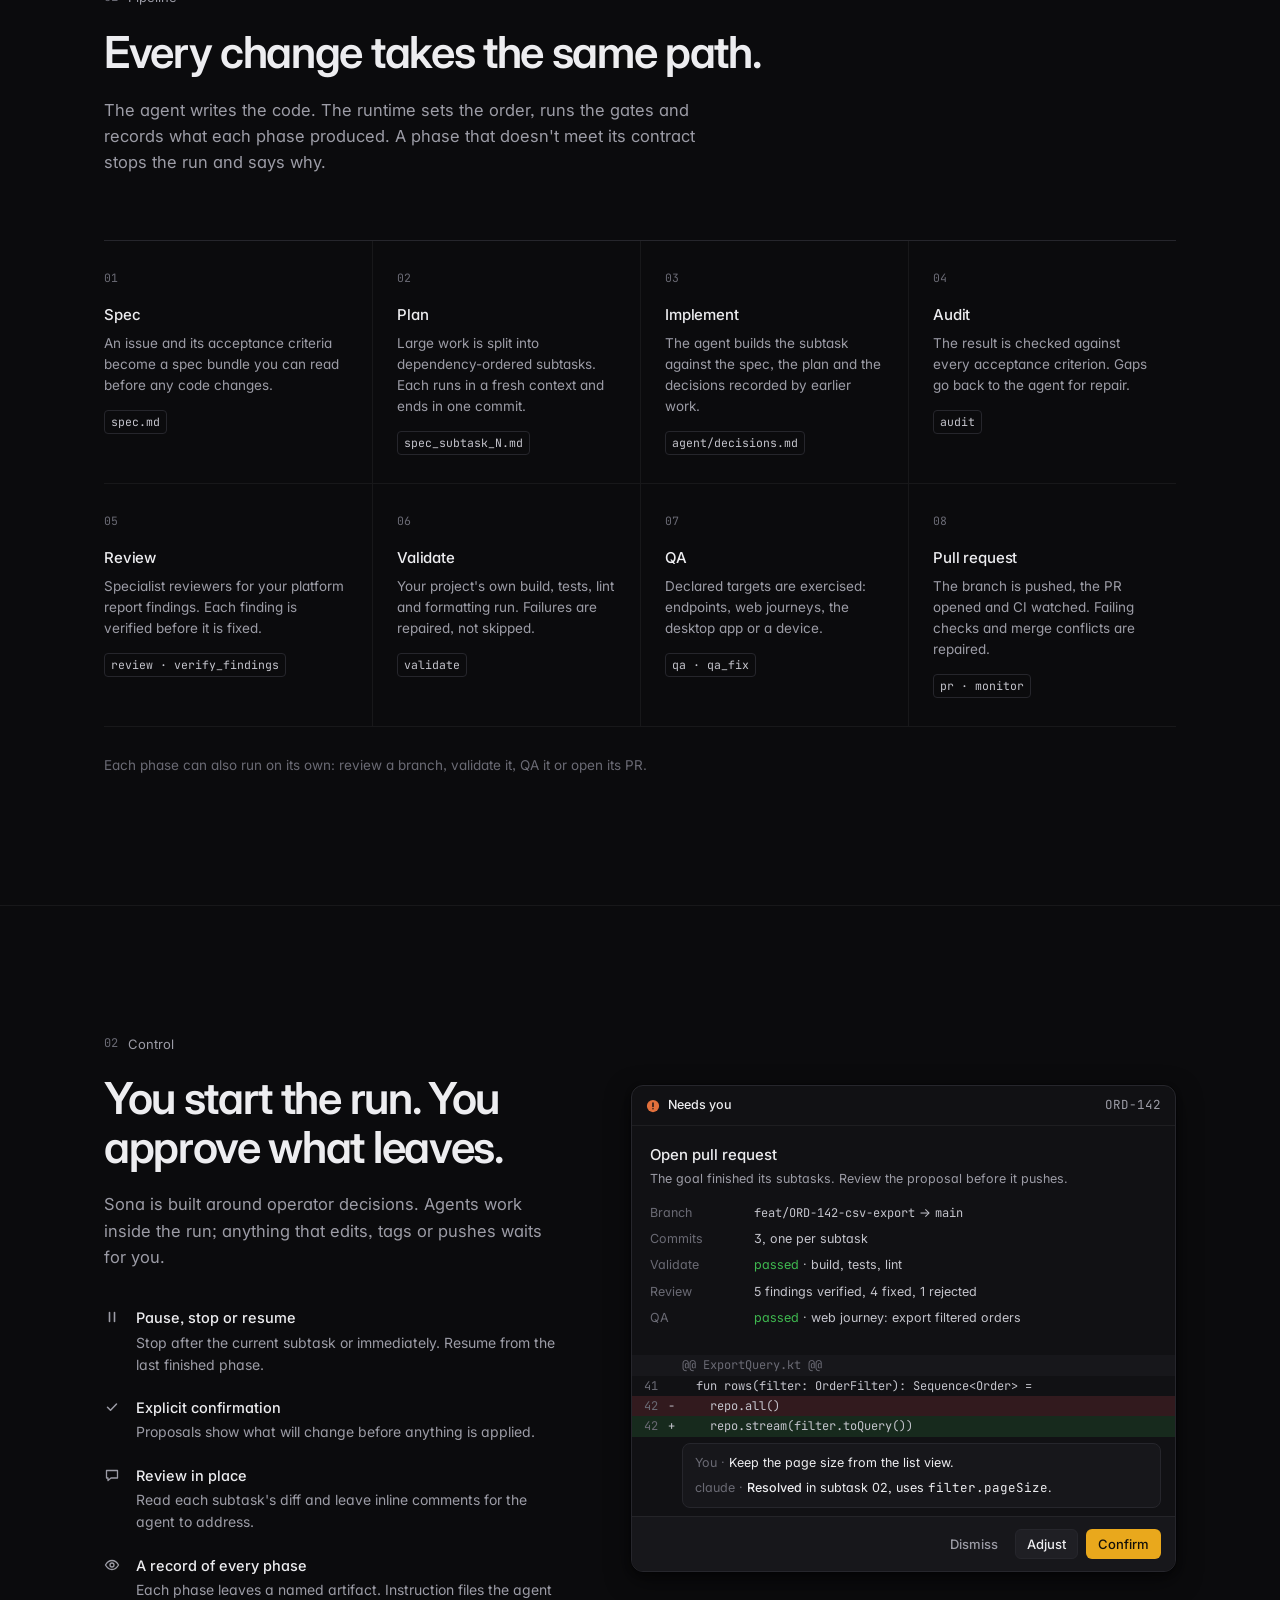
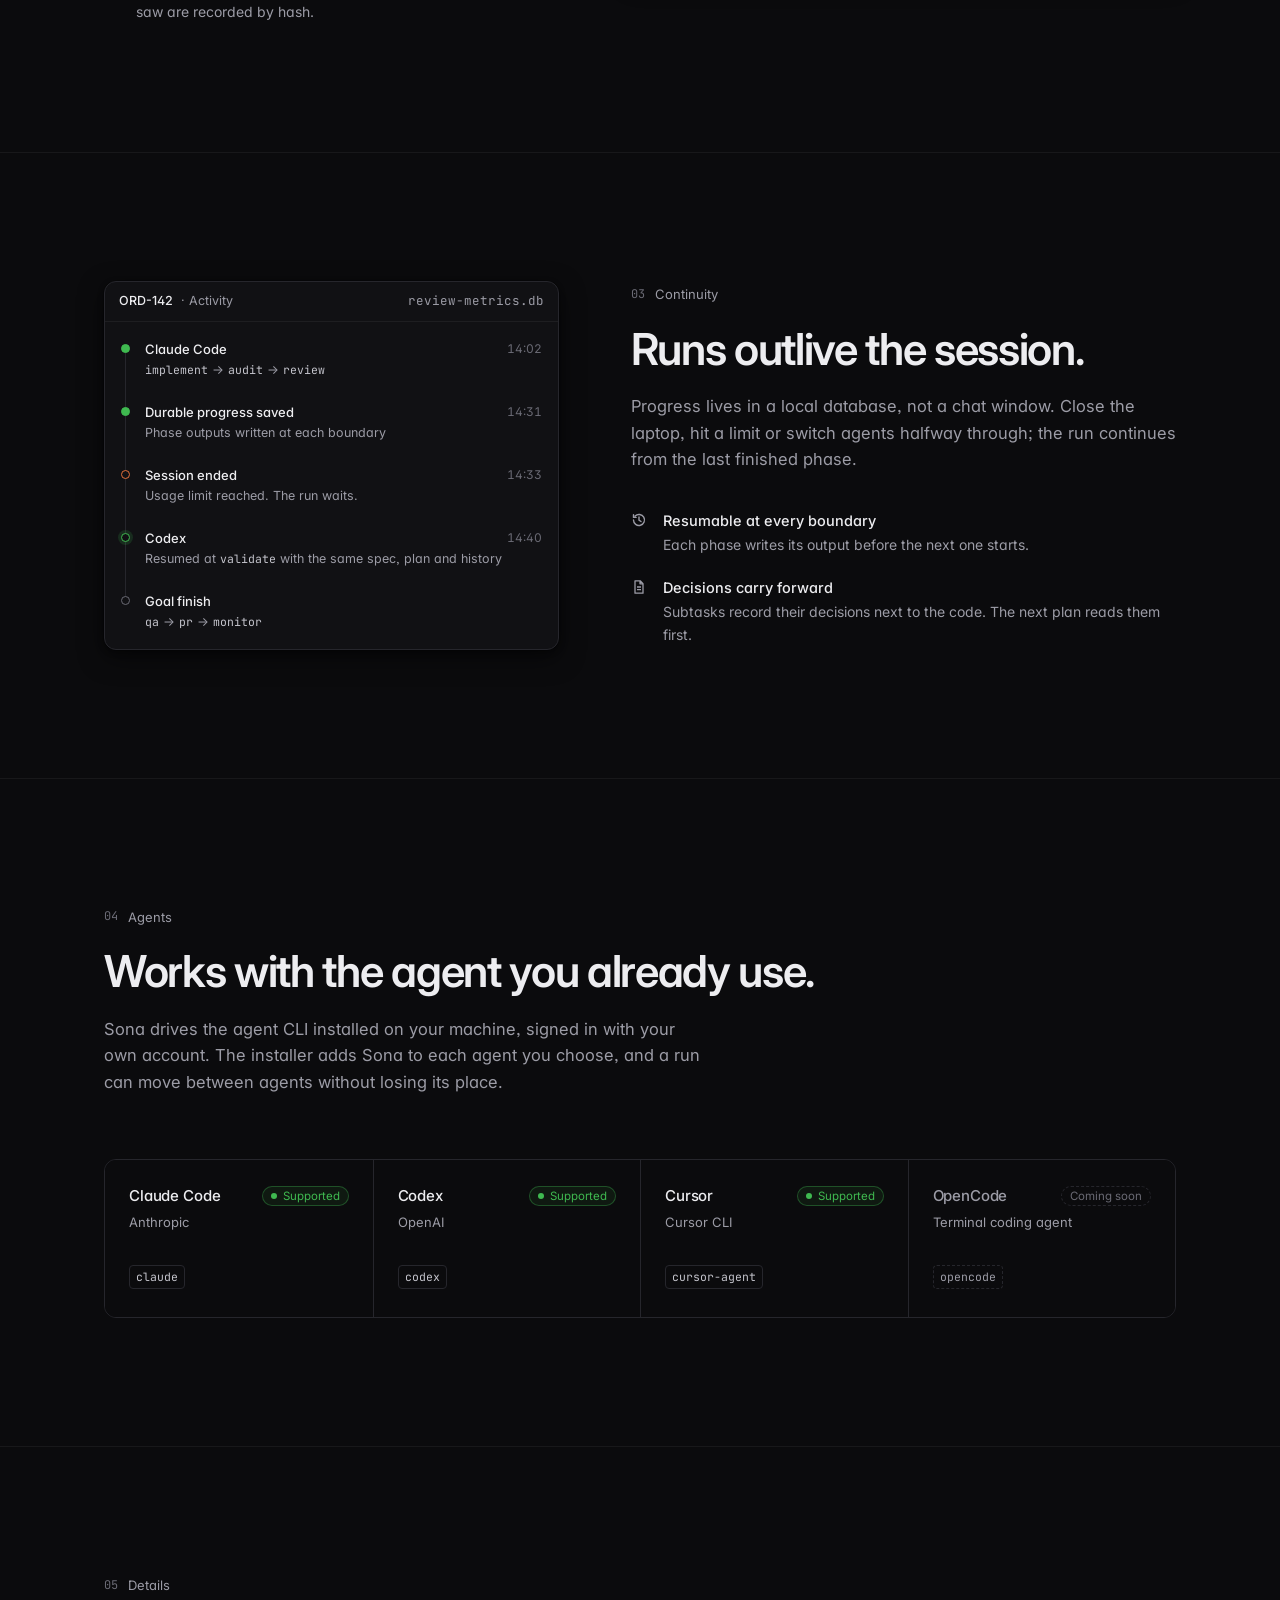
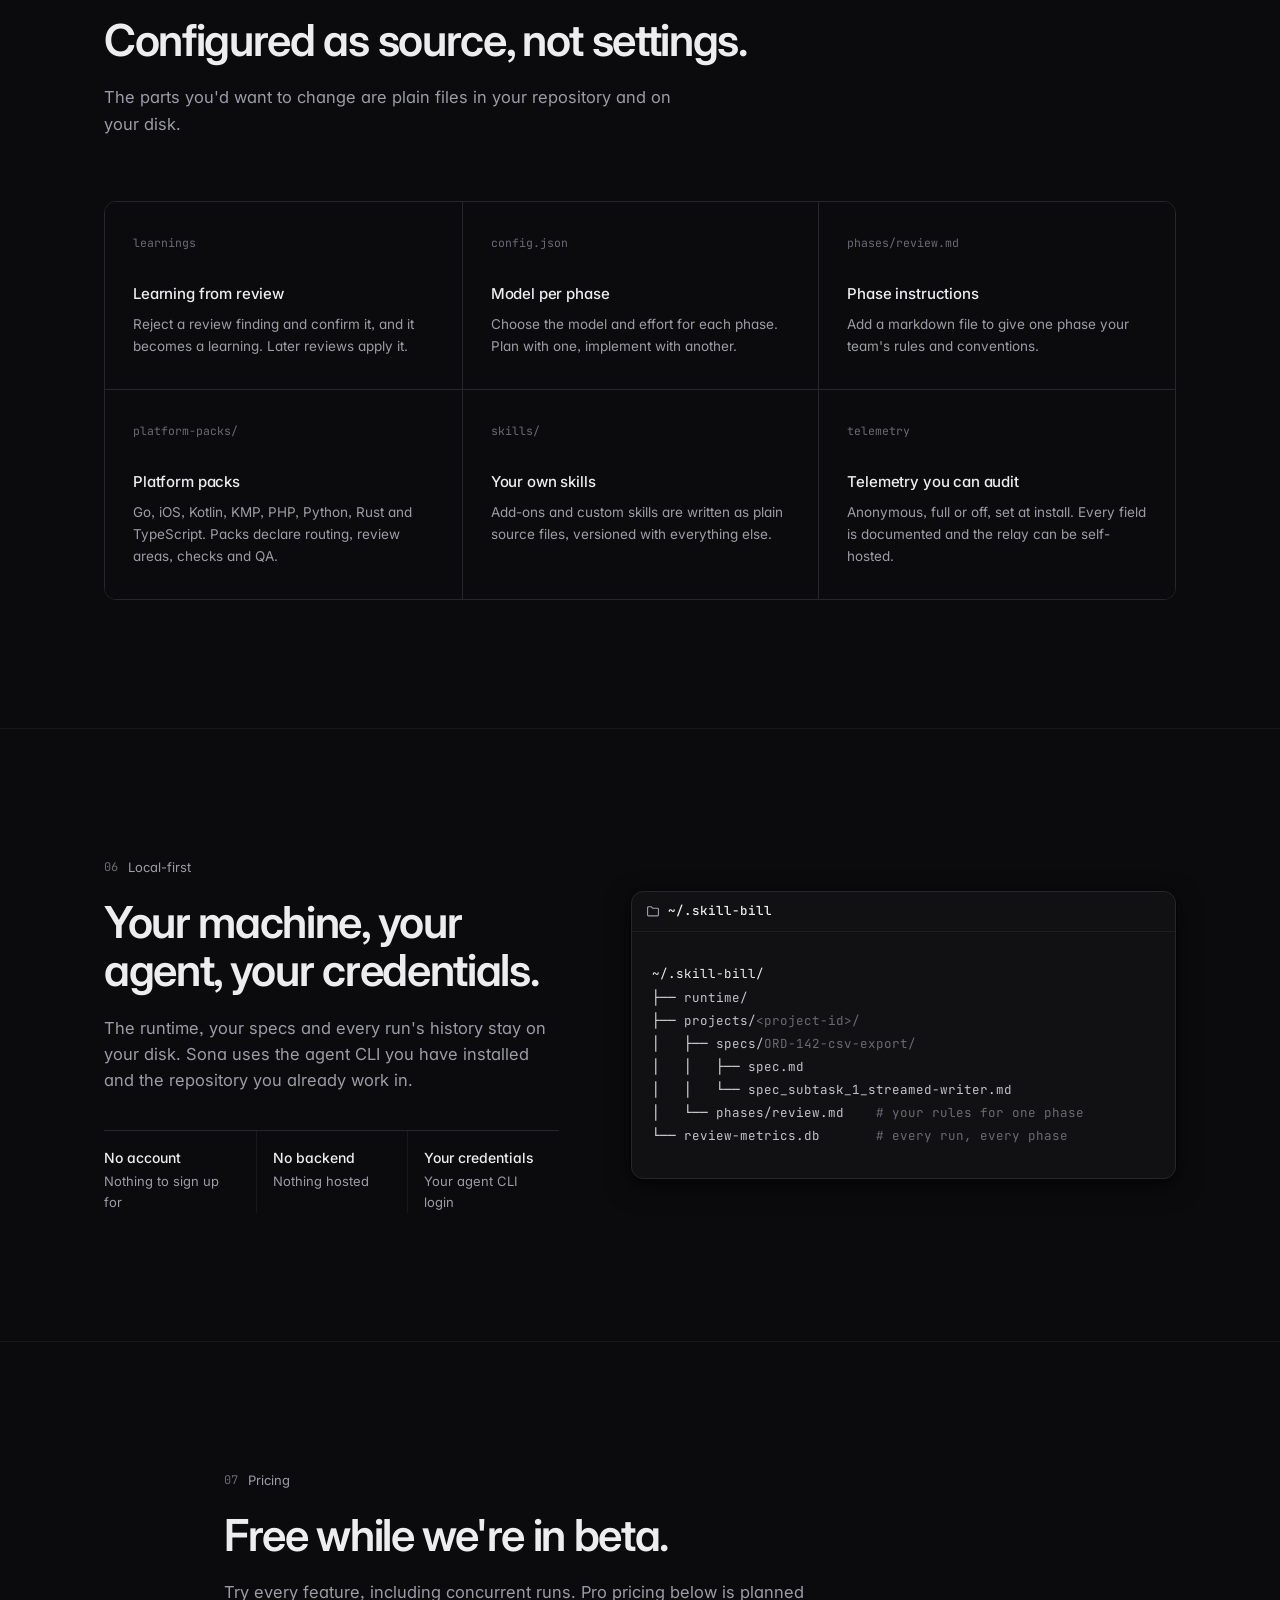
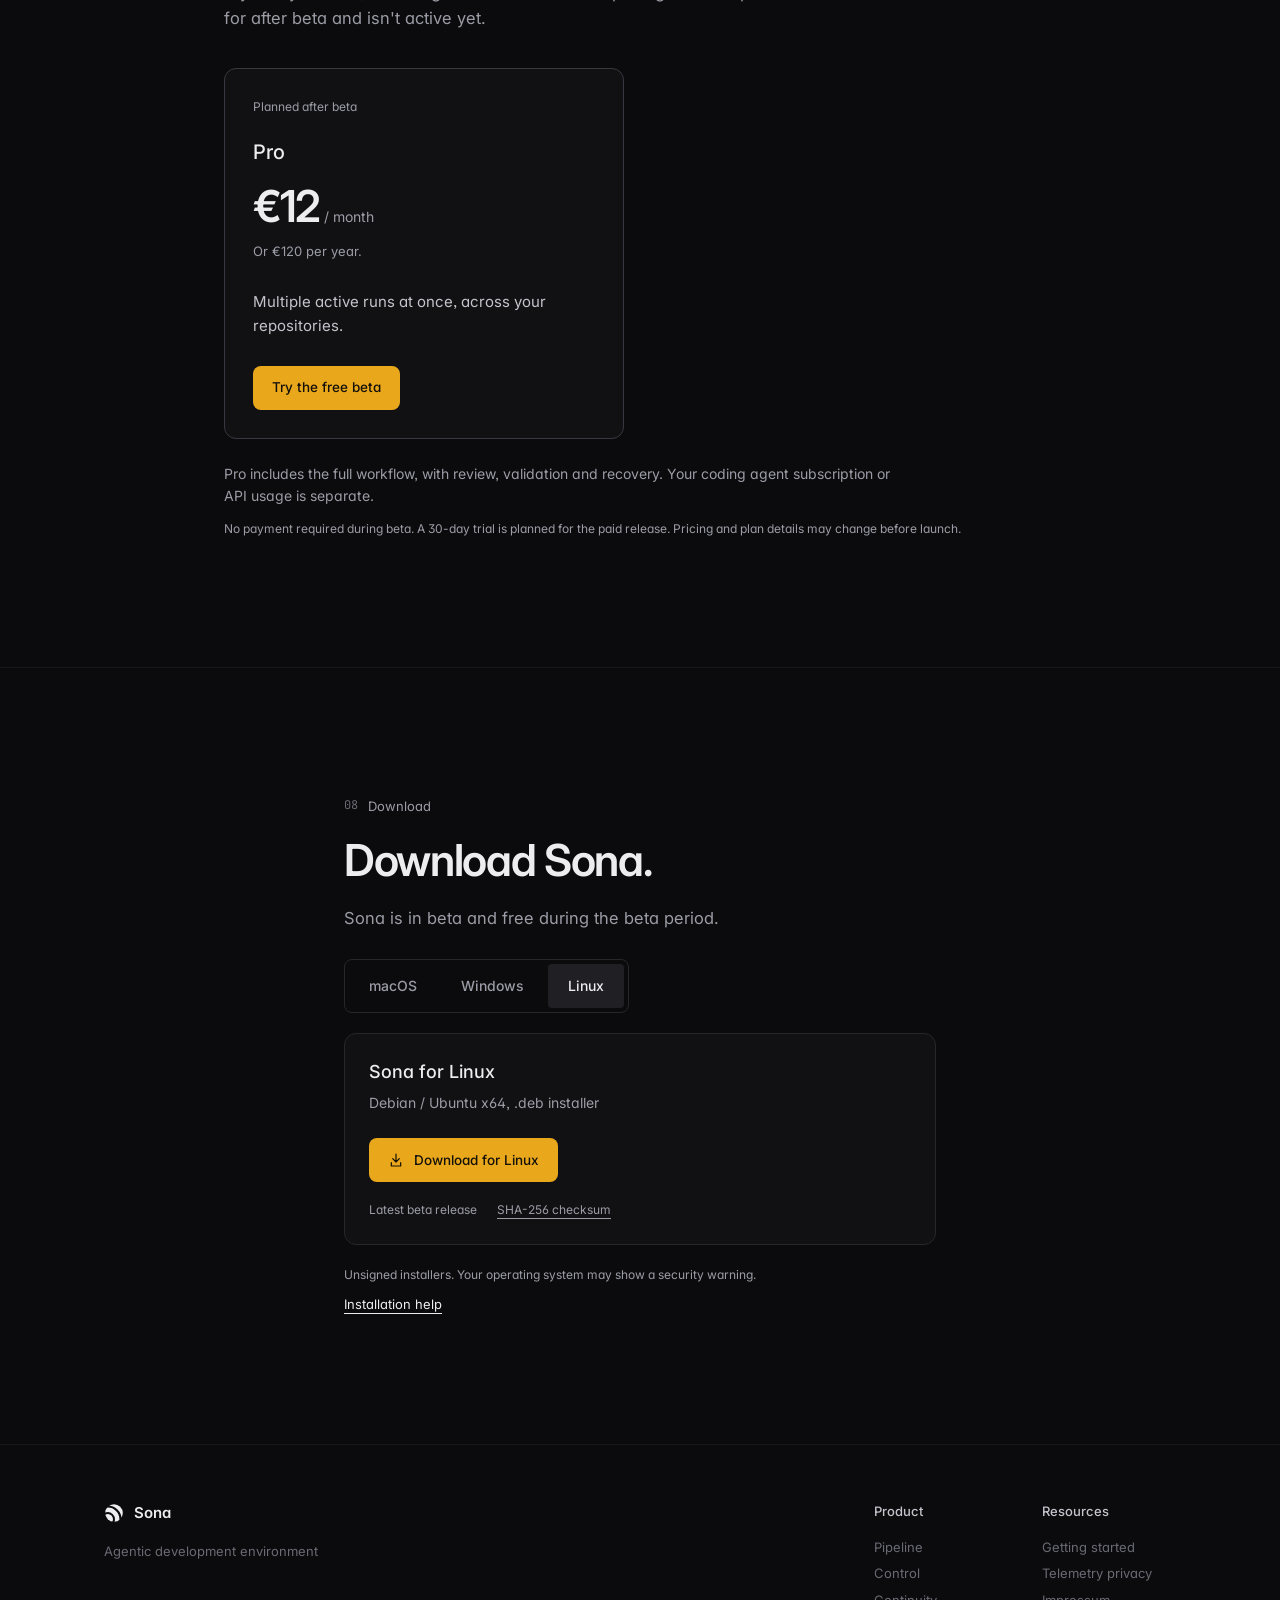
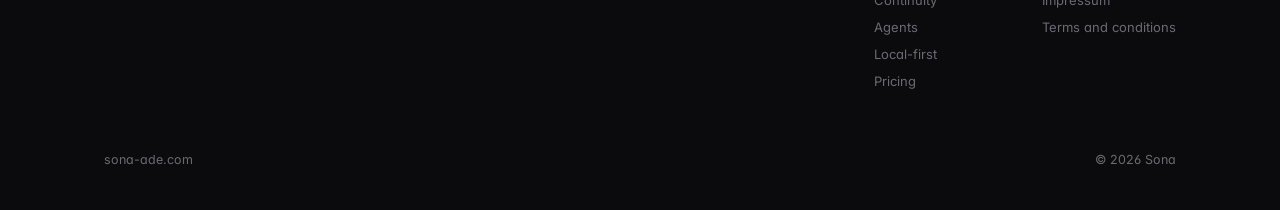
==== commit fad78270: "Add legal pages and planned trial details" ====
--- a/index.html
+++ b/index.html
@@ -373,14 +373,14 @@
           <article class="pricing-plan pricing-plan-pro" aria-labelledby="pro-title">
             <p class="pricing-timing">Planned after beta</p>
             <h3 id="pro-title">Pro</h3>
-            <p class="pricing-price">$12<span> / month</span></p>
-            <p class="pricing-billing">Or $120 per year.</p>
+            <p class="pricing-price">€12<span> / month</span></p>
+            <p class="pricing-billing">Or €120 per year.</p>
             <p class="pricing-description">Multiple active runs at once, across your repositories.</p>
             <a class="btn btn-primary" href="#download">Try the free beta</a>
           </article>
         </div>
         <p class="pricing-details">Pro includes the full workflow, with review, validation and recovery. Your coding agent subscription or API usage is separate.</p>
-        <p class="pricing-status">No payment required during beta. Pricing and plan details may change before launch.</p>
+        <p class="pricing-status">No payment required during beta. A 30-day trial is planned for the paid release. Pricing and plan details may change before launch.</p>
       </div>
     </section>
 
@@ -440,6 +440,8 @@
           <p>Resources</p>
           <a href="https://github.com/Sermilion/SonaADE/blob/main/docs/getting-started.md" target="_blank" rel="noopener noreferrer">Getting started</a>
           <a href="https://github.com/Sermilion/SonaADE/blob/main/docs/telemetry-privacy.md" target="_blank" rel="noopener noreferrer">Telemetry privacy</a>
+          <a href="impressum.html">Impressum</a>
+          <a href="terms.html">Terms and conditions</a>
         </div>
       </nav>
     </div>
--- a/styles.css
+++ b/styles.css
@@ -414,6 +414,25 @@
 .footer-cols a:hover { color: var(--fg); }
 .footer-base { margin-top: 56px; display: flex; justify-content: space-between; gap: 16px; color: var(--fg-faint); font-size: 12.5px; }
 
+/* Legal page */
+.legal-page { display: flex; flex-direction: column; min-height: 100vh; }
+.legal-main { flex: 1; padding-top: 88px; padding-bottom: 112px; }
+.legal-main h1 { font-size: clamp(32px, 6vw, 48px); font-weight: 500; letter-spacing: -0.035em; }
+.legal-contact { margin-top: 40px; font-style: normal; color: var(--fg-2); }
+.legal-contact p + p { margin-top: 12px; }
+.legal-contact a { color: var(--accent-text); text-decoration: underline; text-underline-offset: 4px; overflow-wrap: anywhere; }
+.legal-contact a:hover { color: var(--fg); }
+.legal-page .footer-base { margin-top: 0; }
+.legal-copy { max-width: 720px; }
+.legal-copy .legal-updated { margin-top: 16px; color: var(--fg-muted); font-size: 13px; }
+.legal-copy .legal-intro { margin-top: 24px; }
+.legal-copy h2 { margin-top: 40px; font-size: 21px; font-weight: 500; letter-spacing: -0.02em; }
+.legal-copy p { color: var(--fg-2); }
+.legal-copy section p { margin-top: 16px; }
+.legal-copy a { color: var(--accent-text); text-decoration: underline; text-underline-offset: 4px; overflow-wrap: anywhere; }
+.legal-copy a:hover { color: var(--fg); }
+.legal-links { display: flex; flex-wrap: wrap; gap: 12px 24px; }
+
 /* Responsive */
 @media (max-width: 1024px) {
   .app { grid-template-columns: 1fr; }
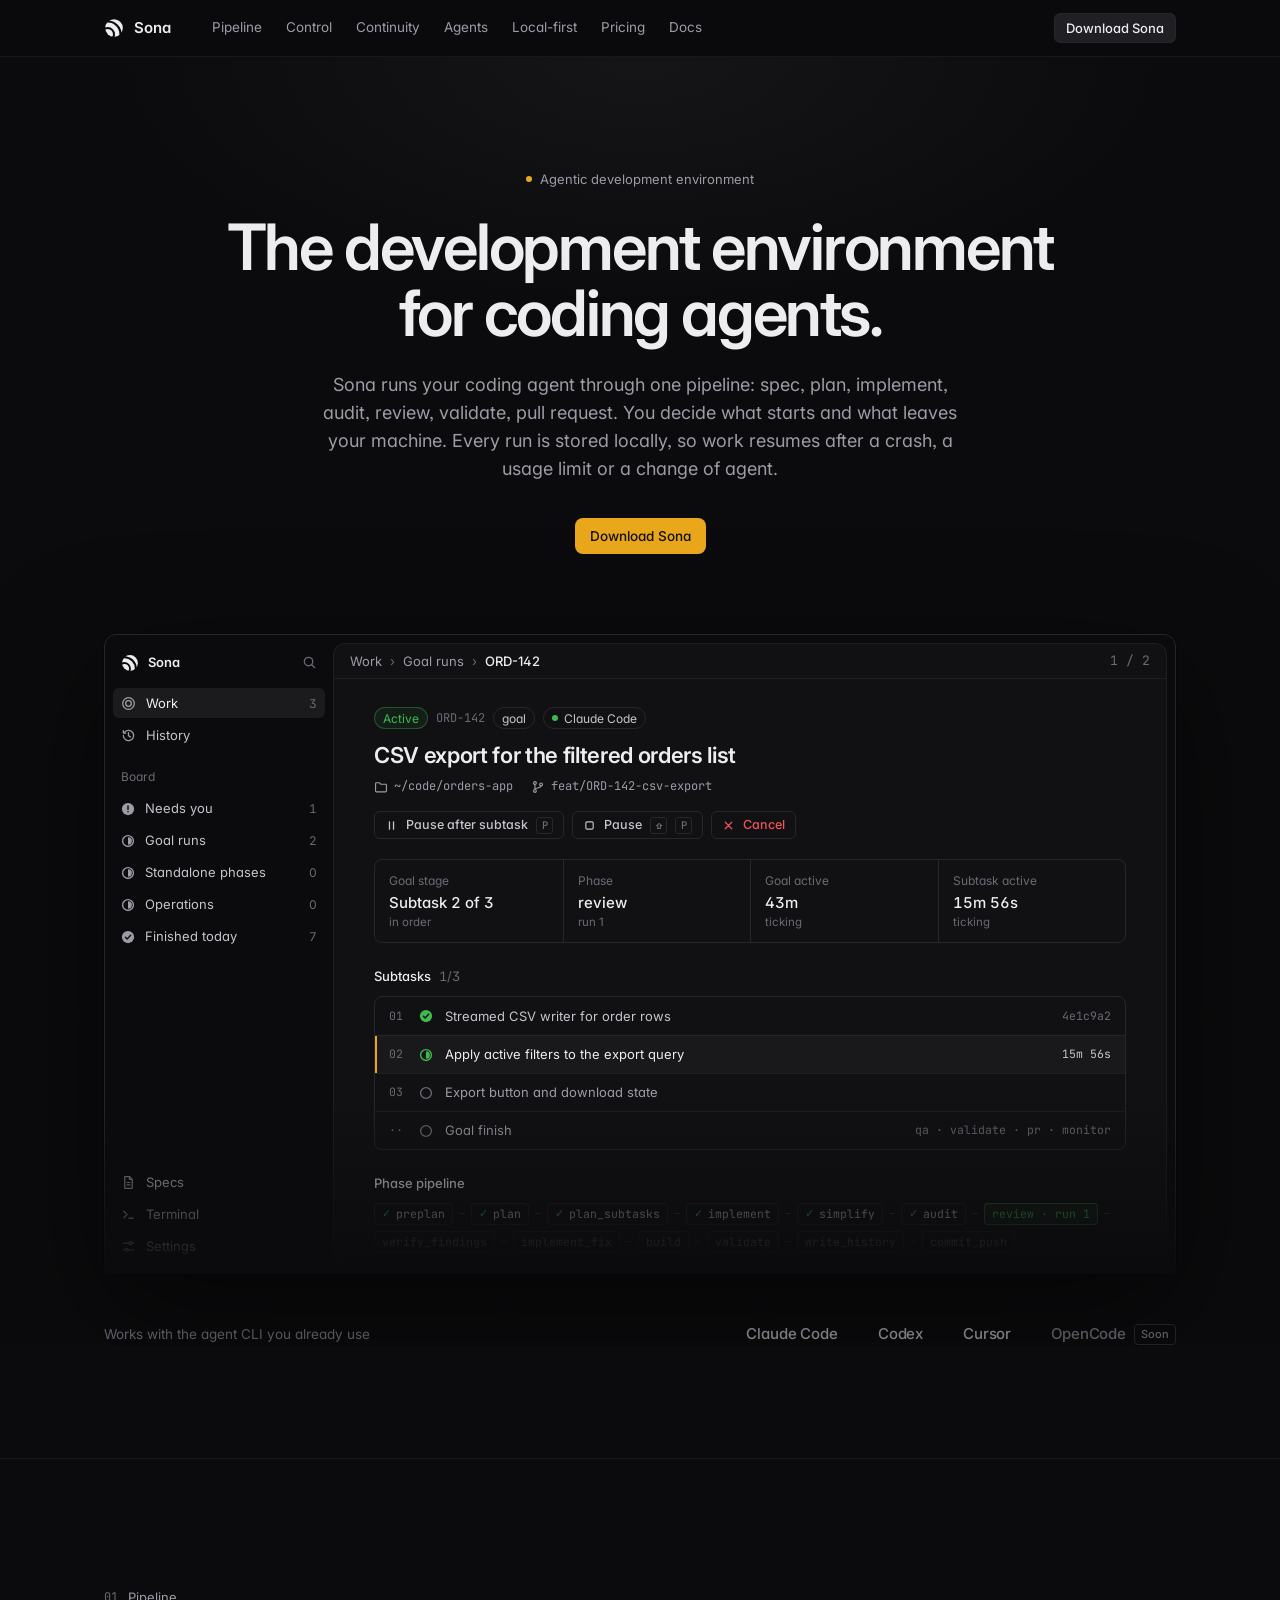
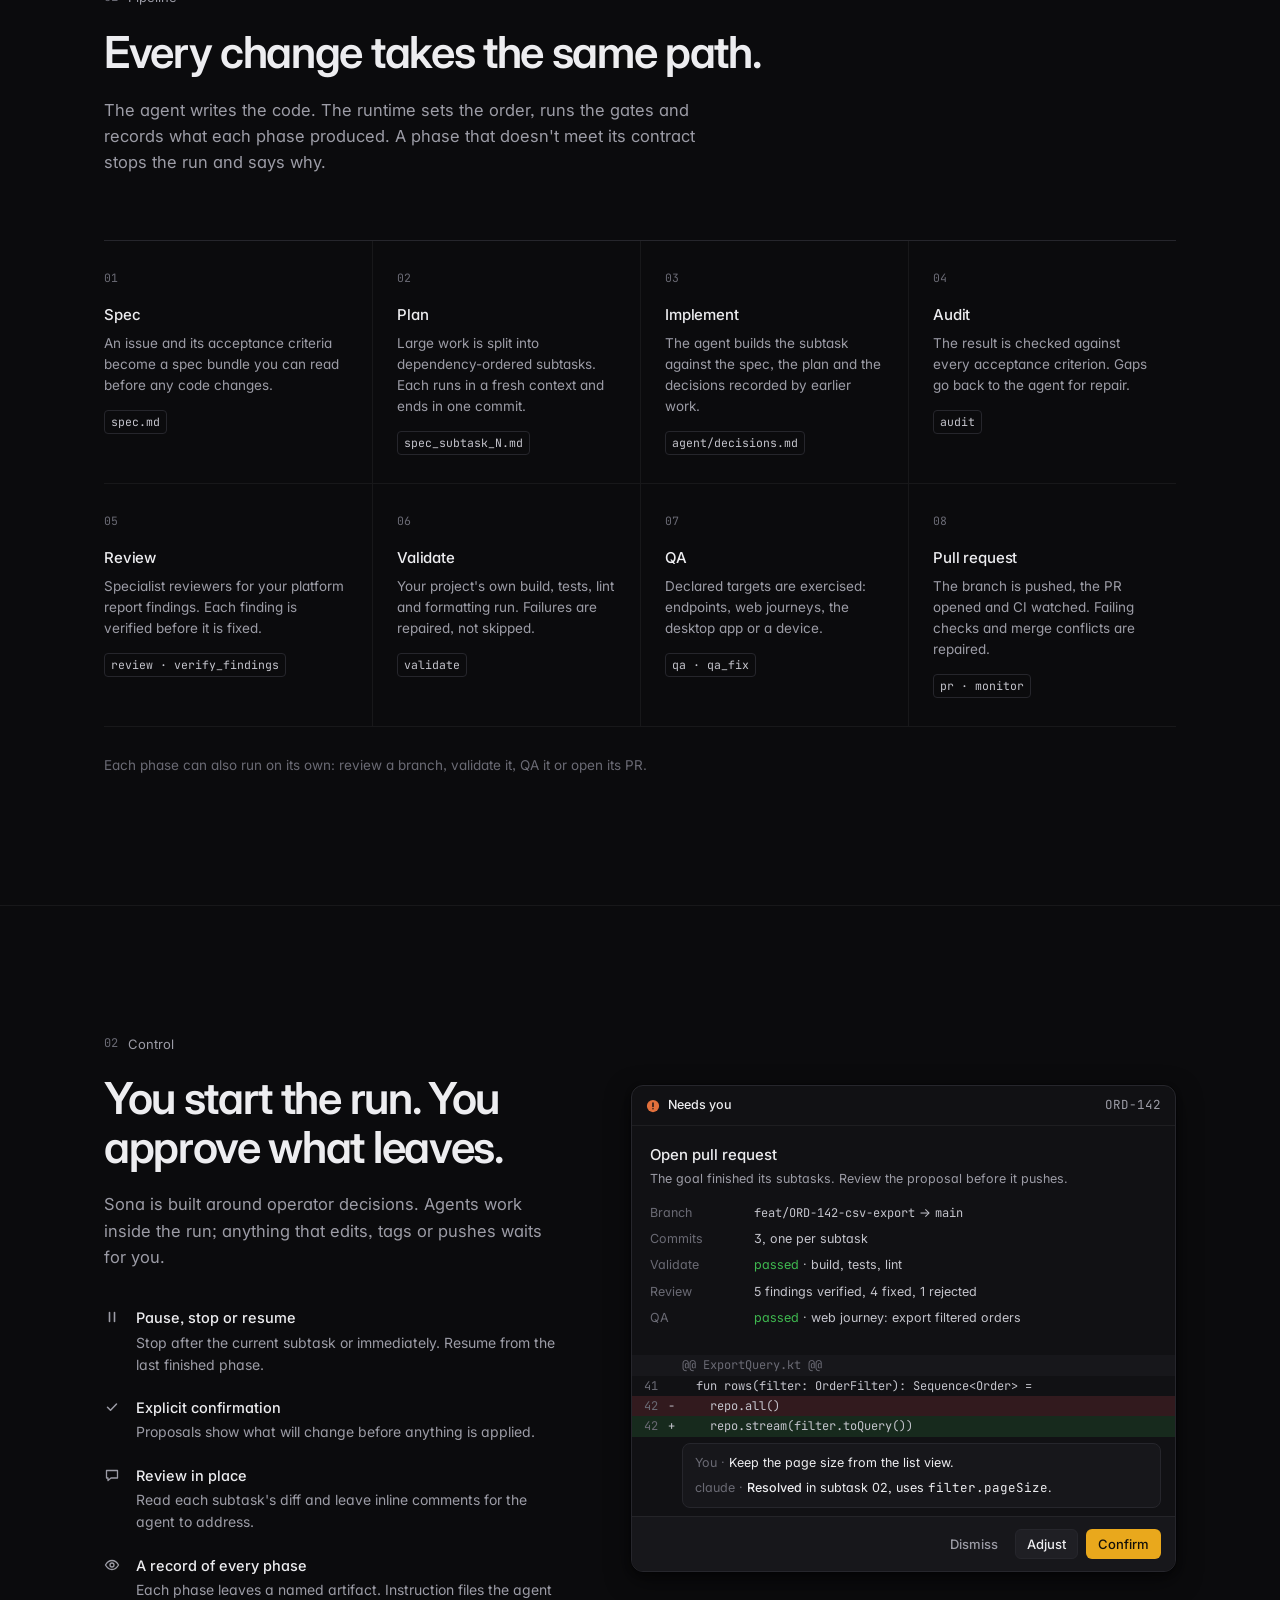
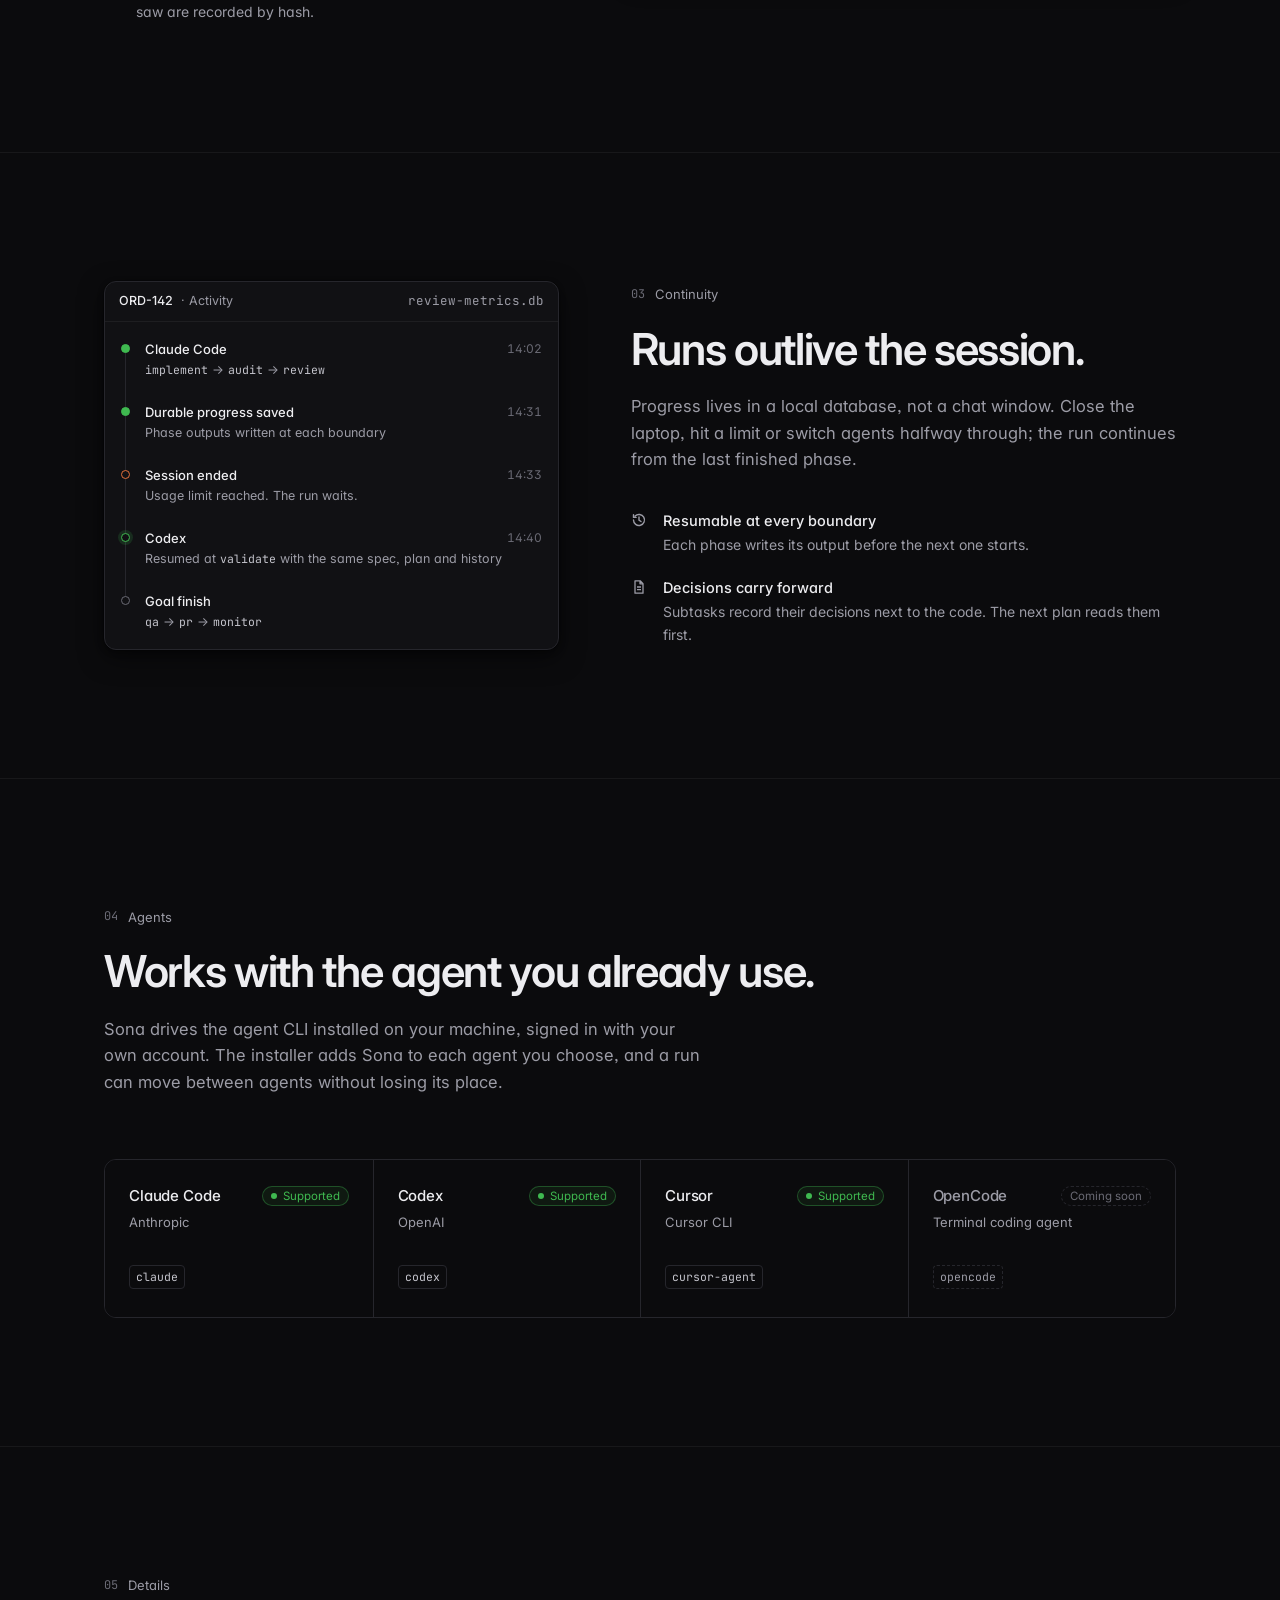
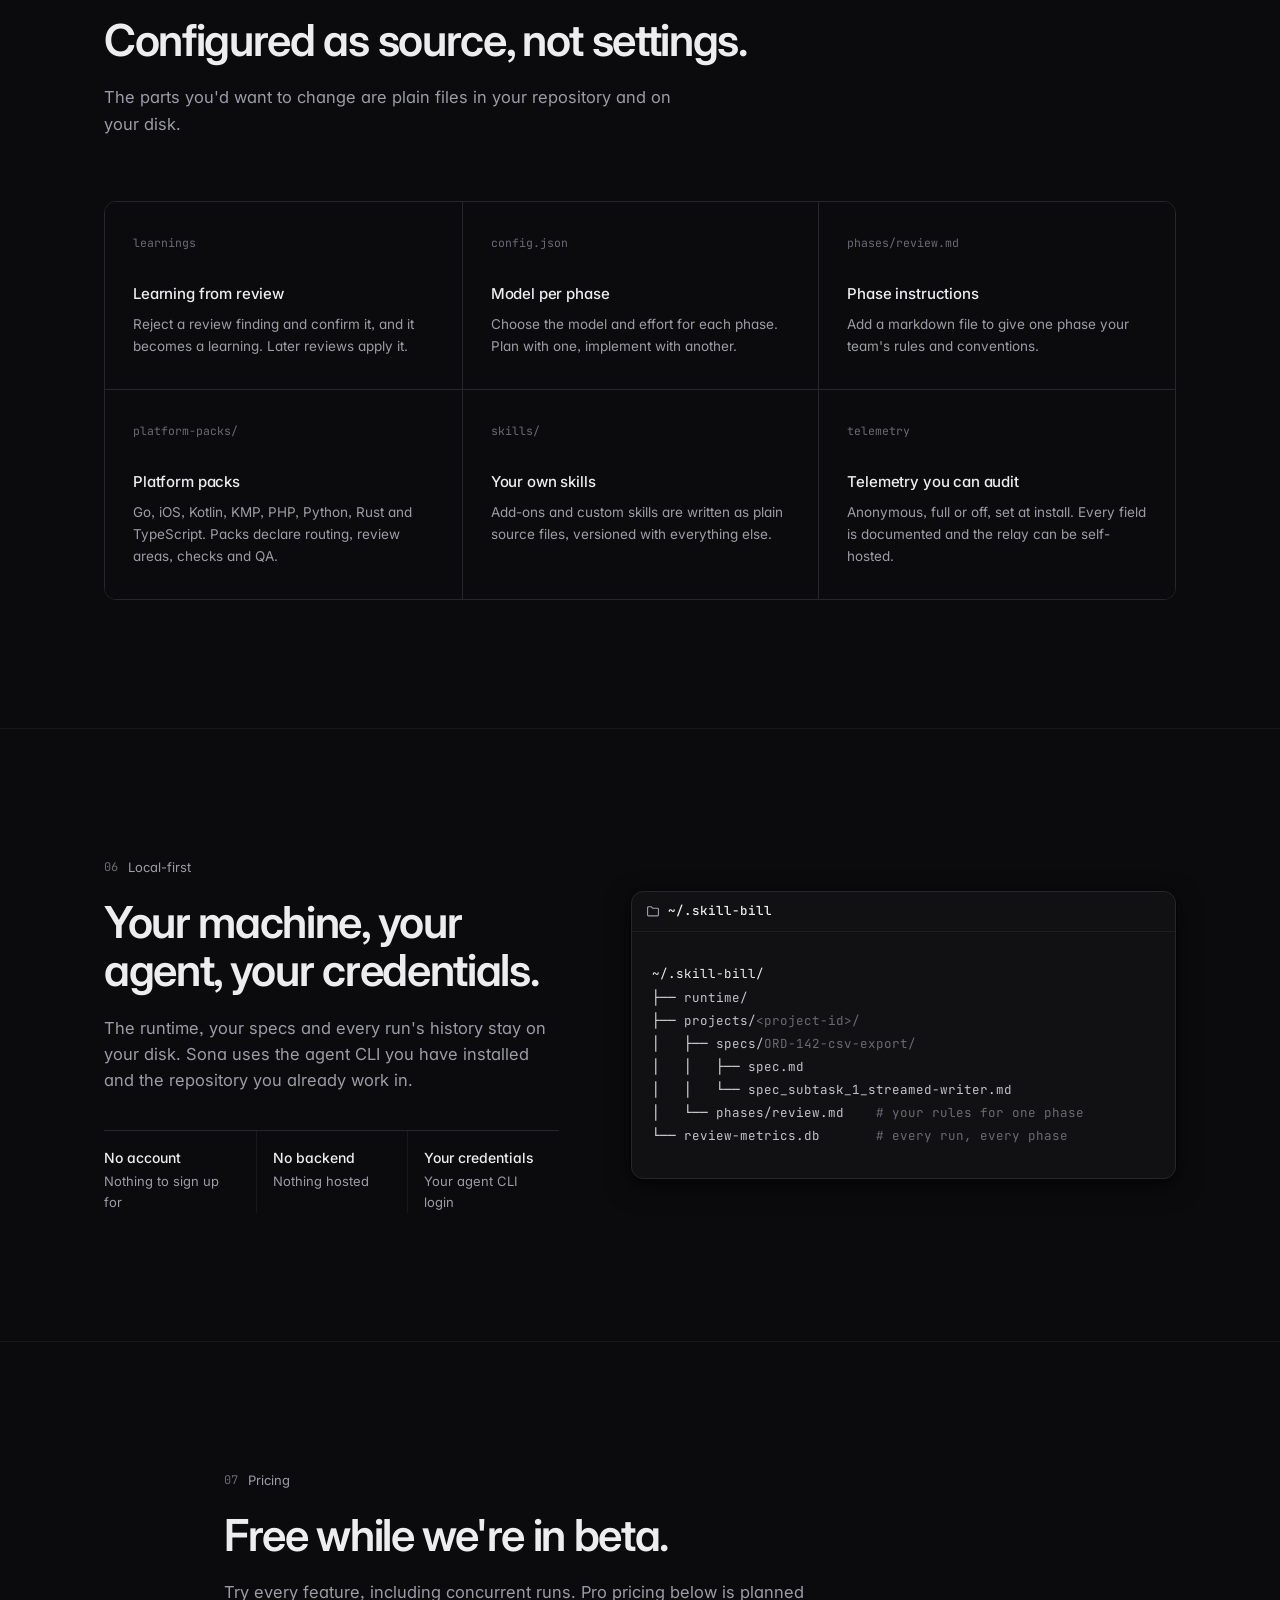
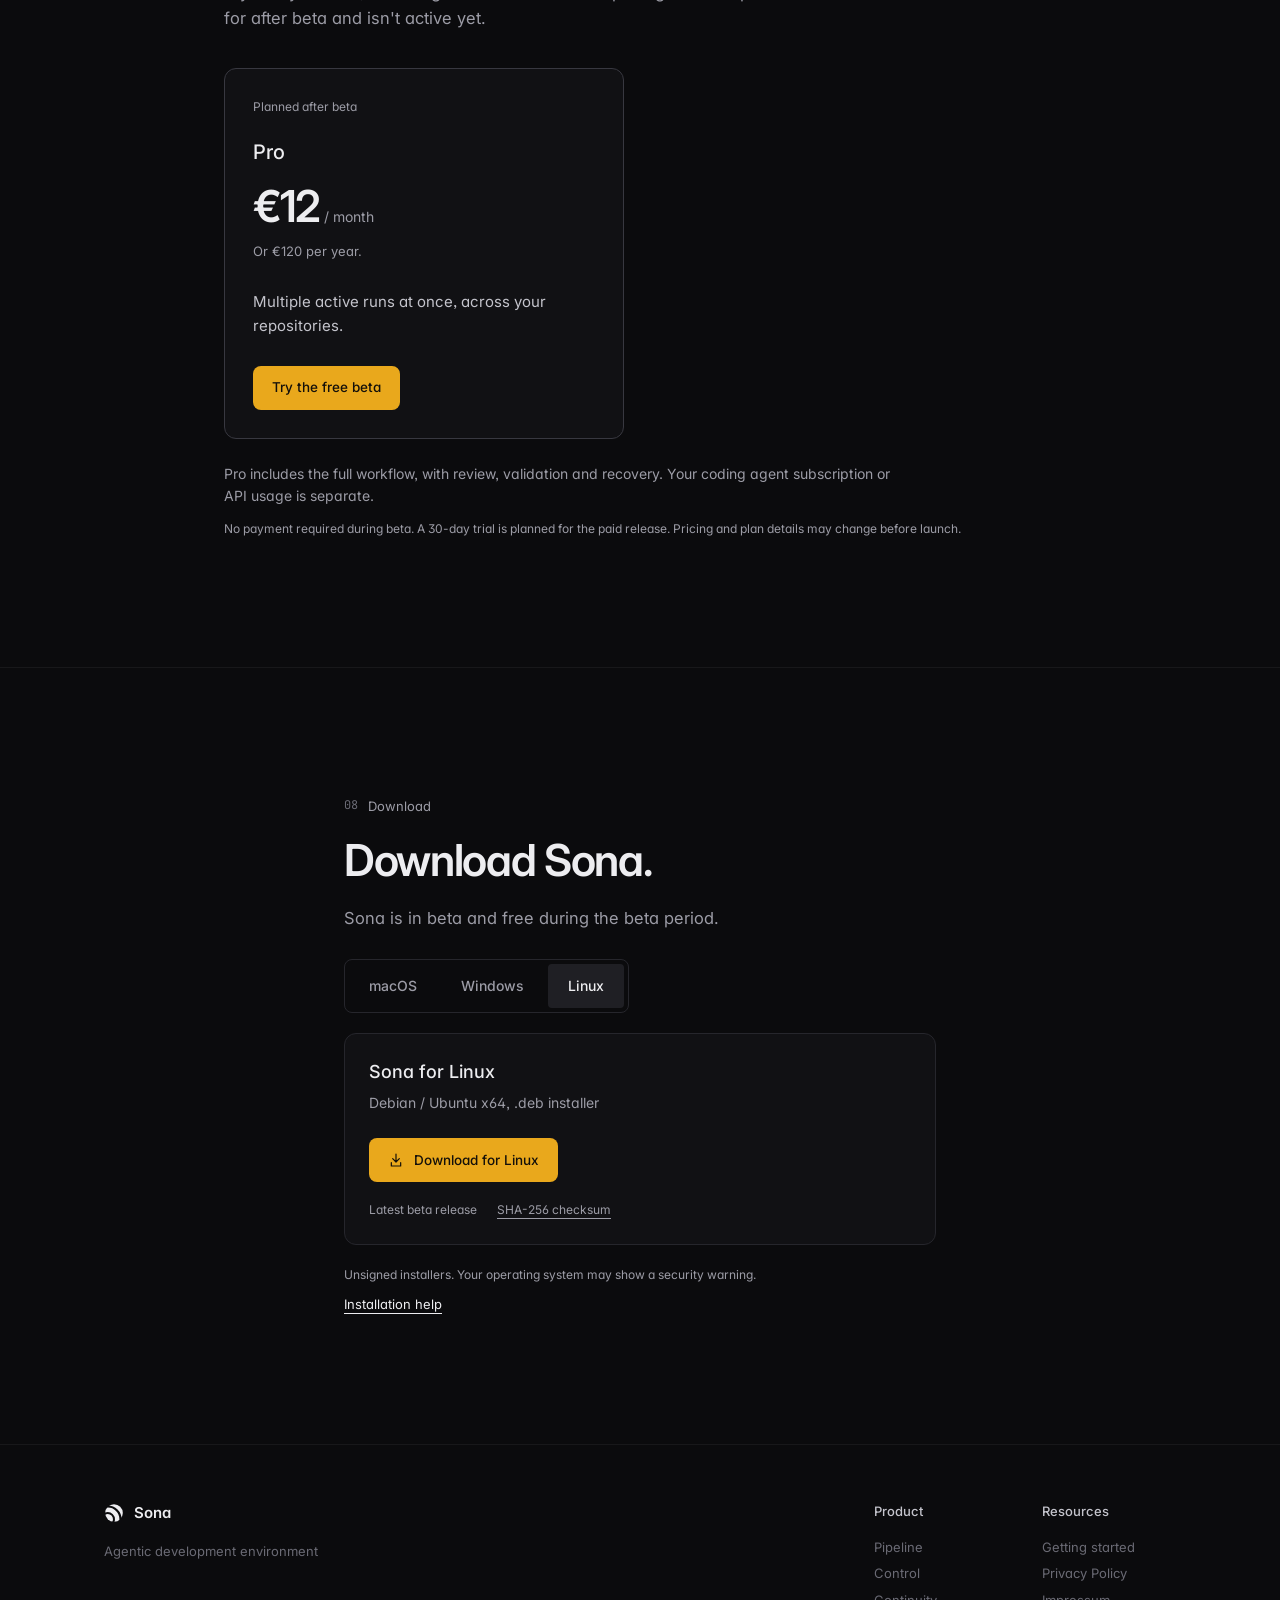
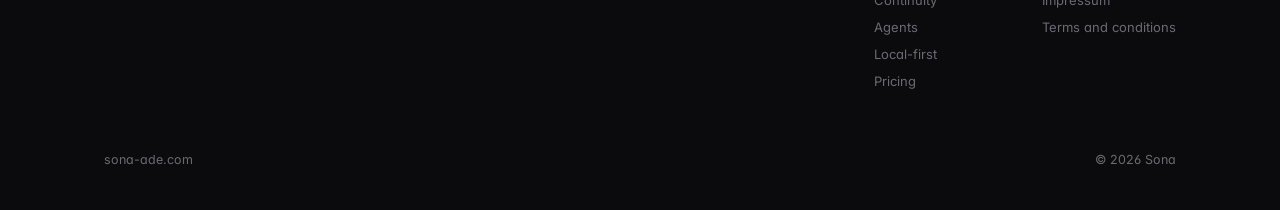
==== commit f0a3116f: "Move data disclosures into a draft privacy policy" ====
--- a/index.html
+++ b/index.html
@@ -439,7 +439,7 @@
         <div>
           <p>Resources</p>
           <a href="https://github.com/Sermilion/SonaADE/blob/main/docs/getting-started.md" target="_blank" rel="noopener noreferrer">Getting started</a>
-          <a href="https://github.com/Sermilion/SonaADE/blob/main/docs/telemetry-privacy.md" target="_blank" rel="noopener noreferrer">Telemetry privacy</a>
+          <a href="privacy.html">Privacy Policy</a>
           <a href="impressum.html">Impressum</a>
           <a href="terms.html">Terms and conditions</a>
         </div>
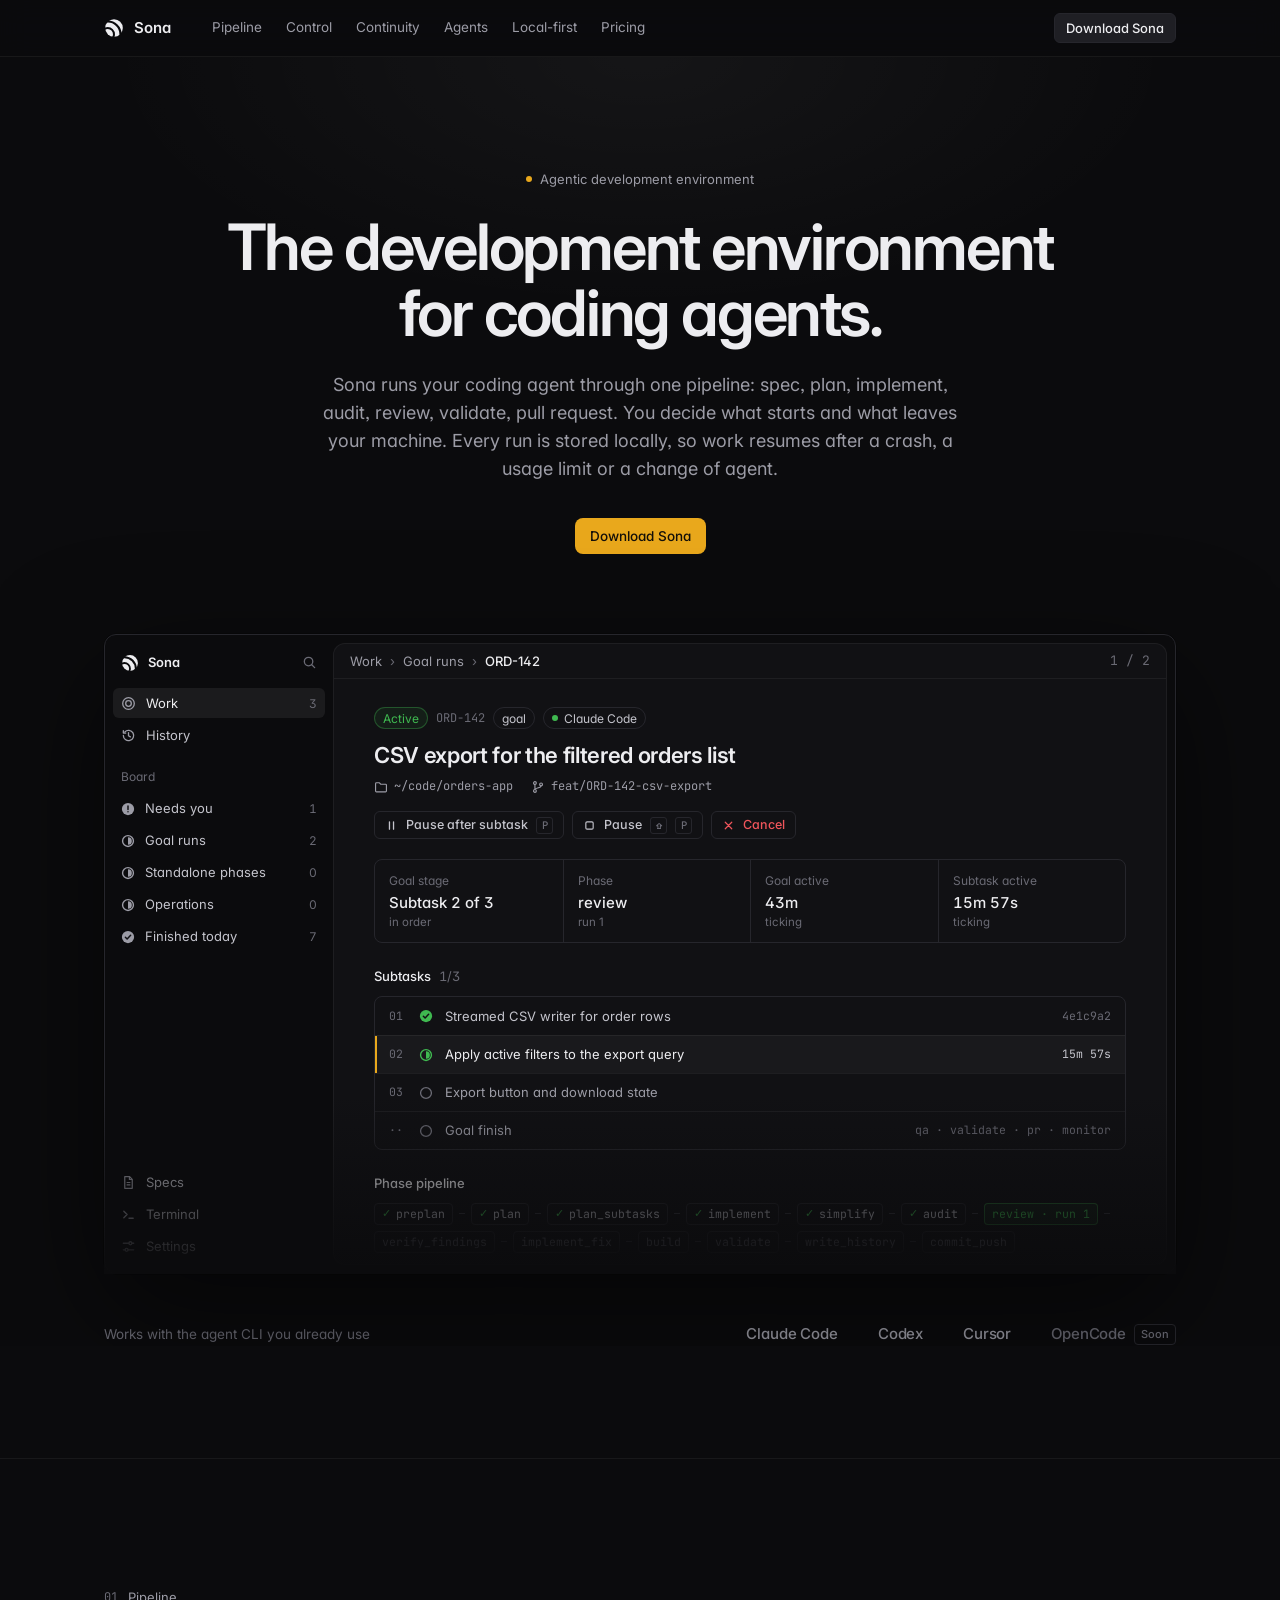
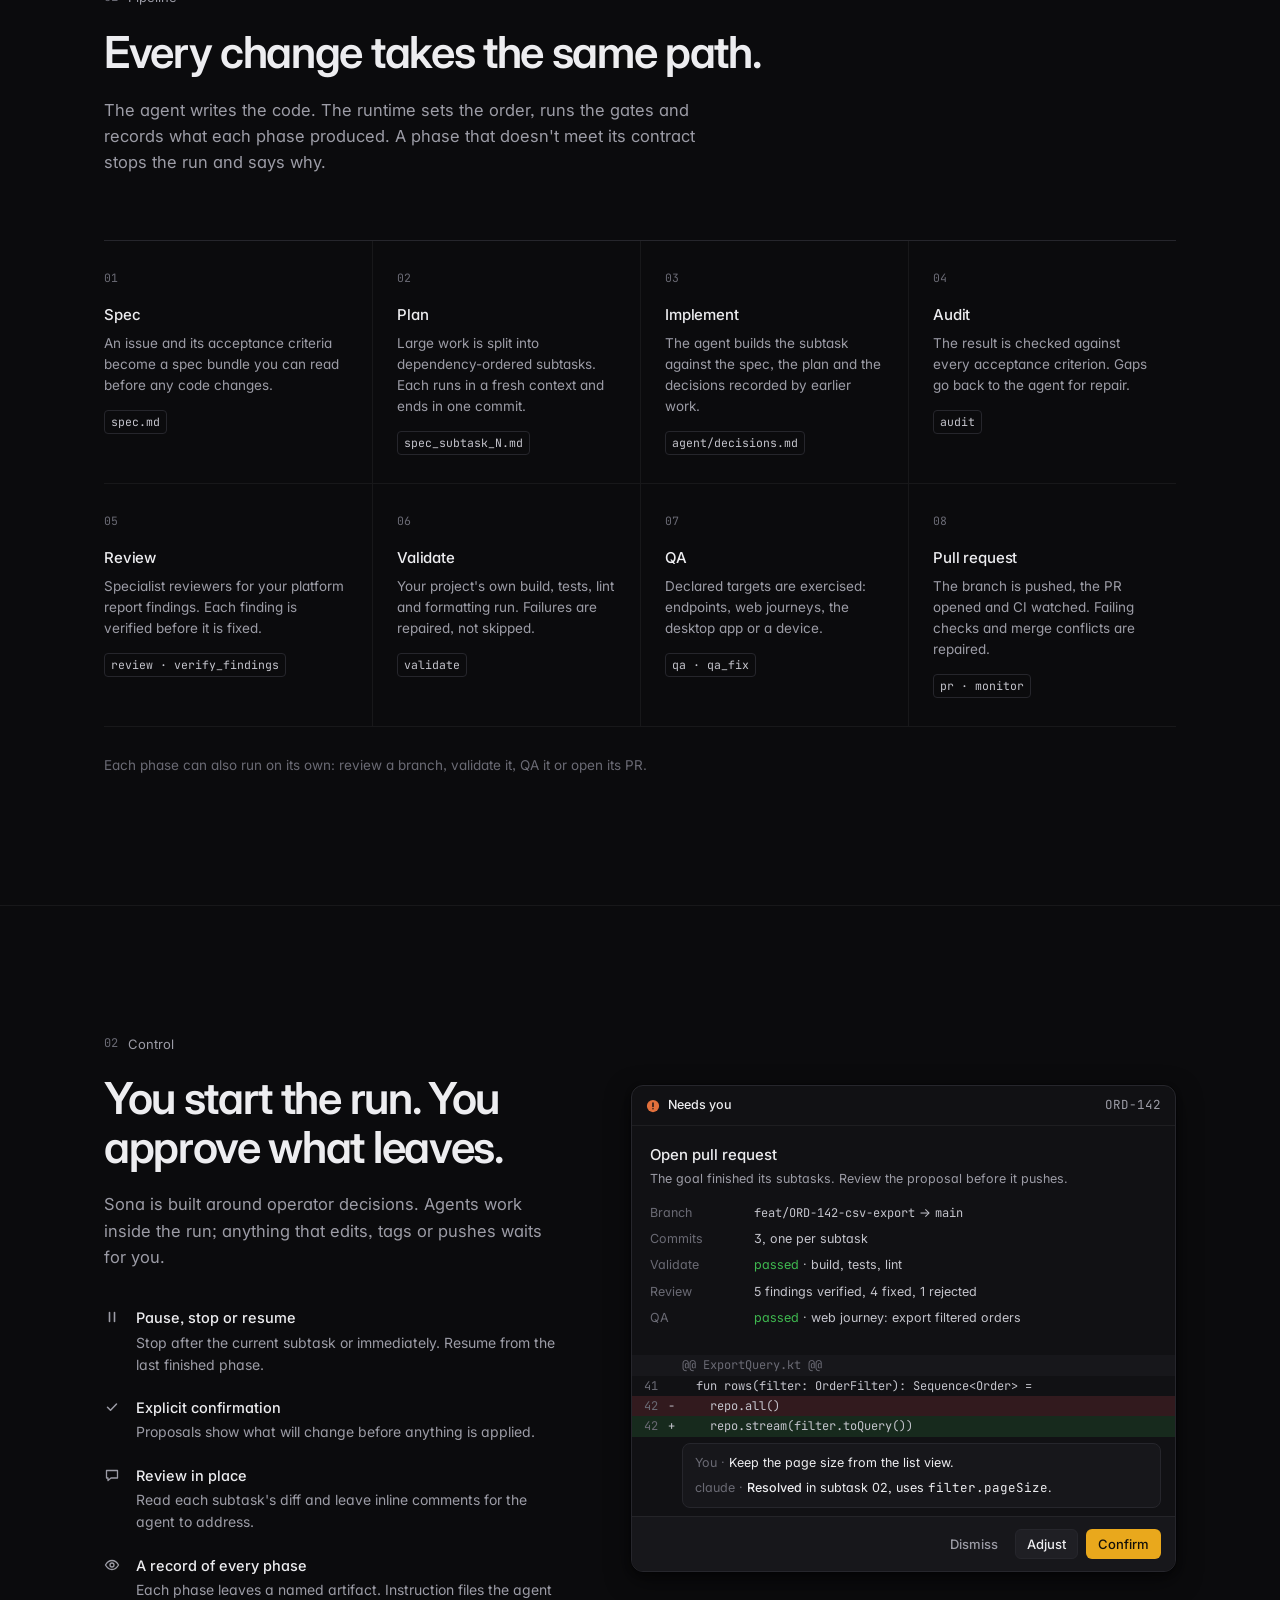
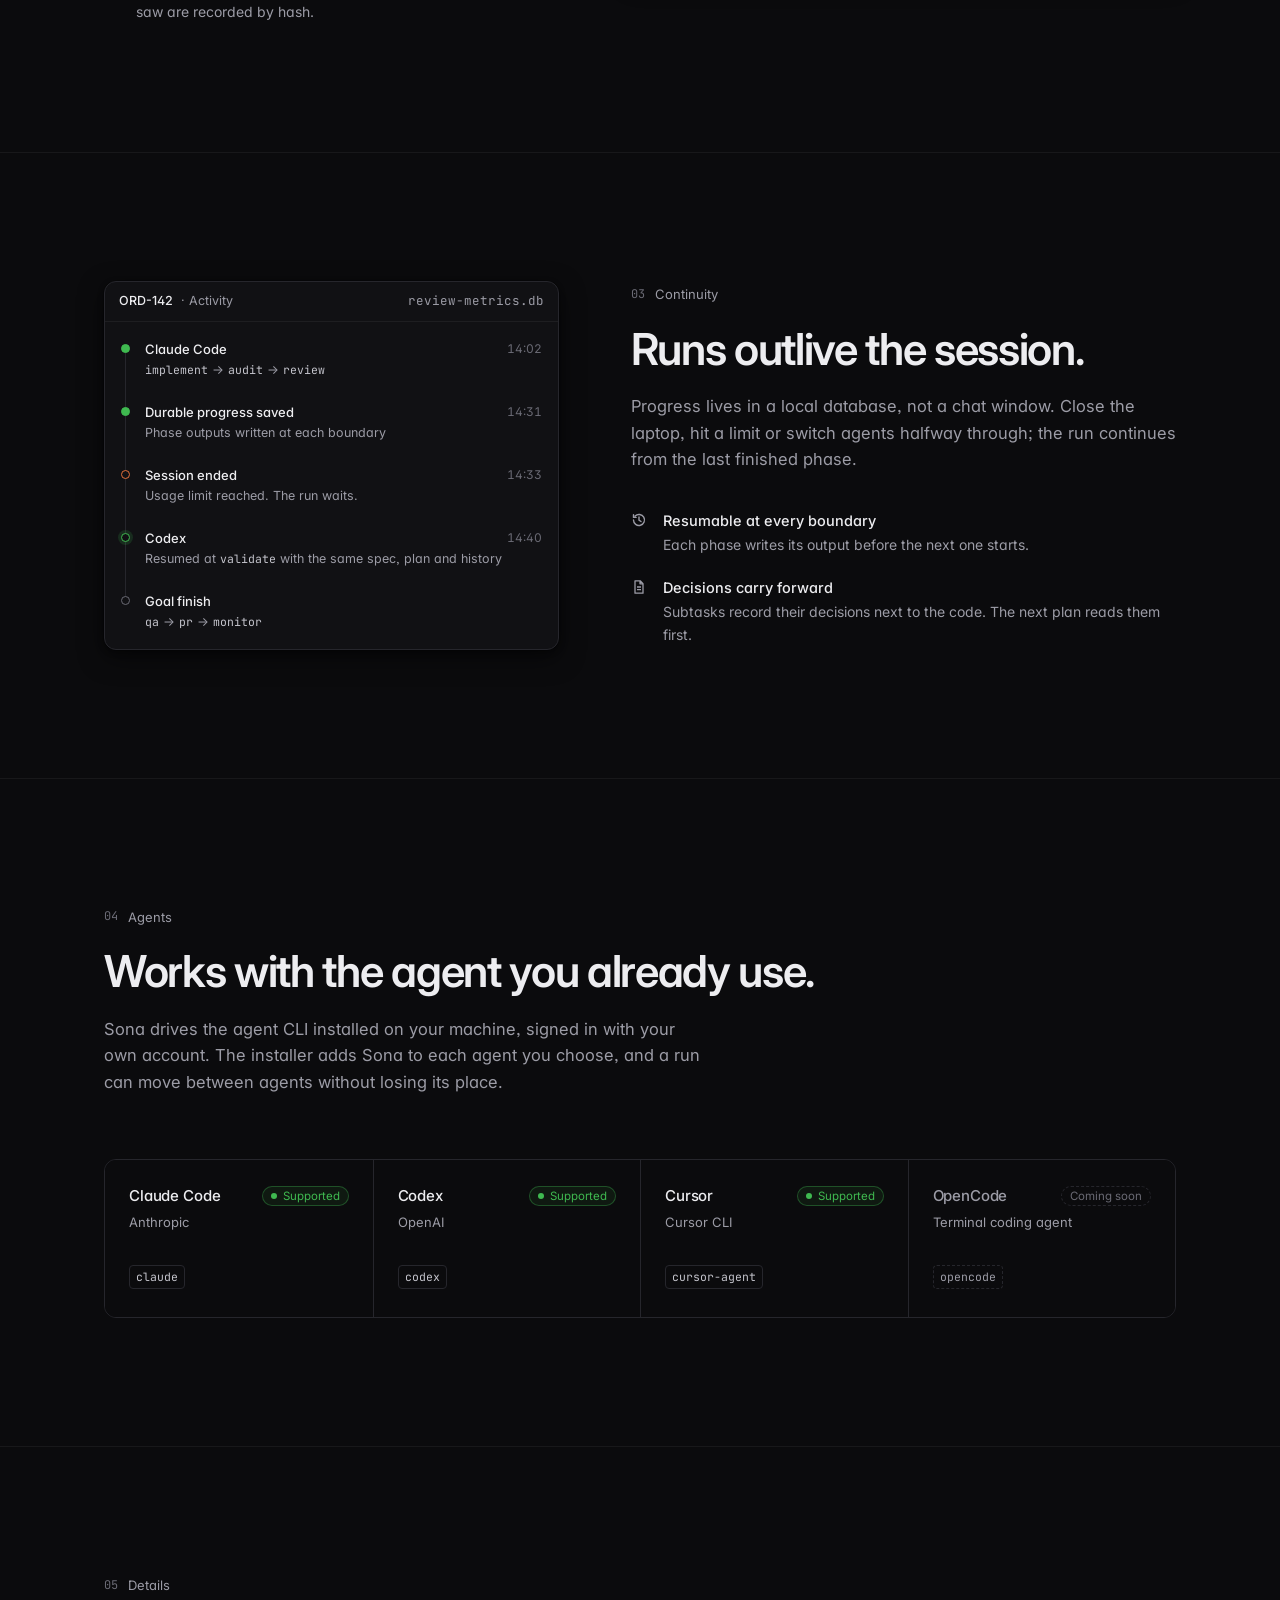
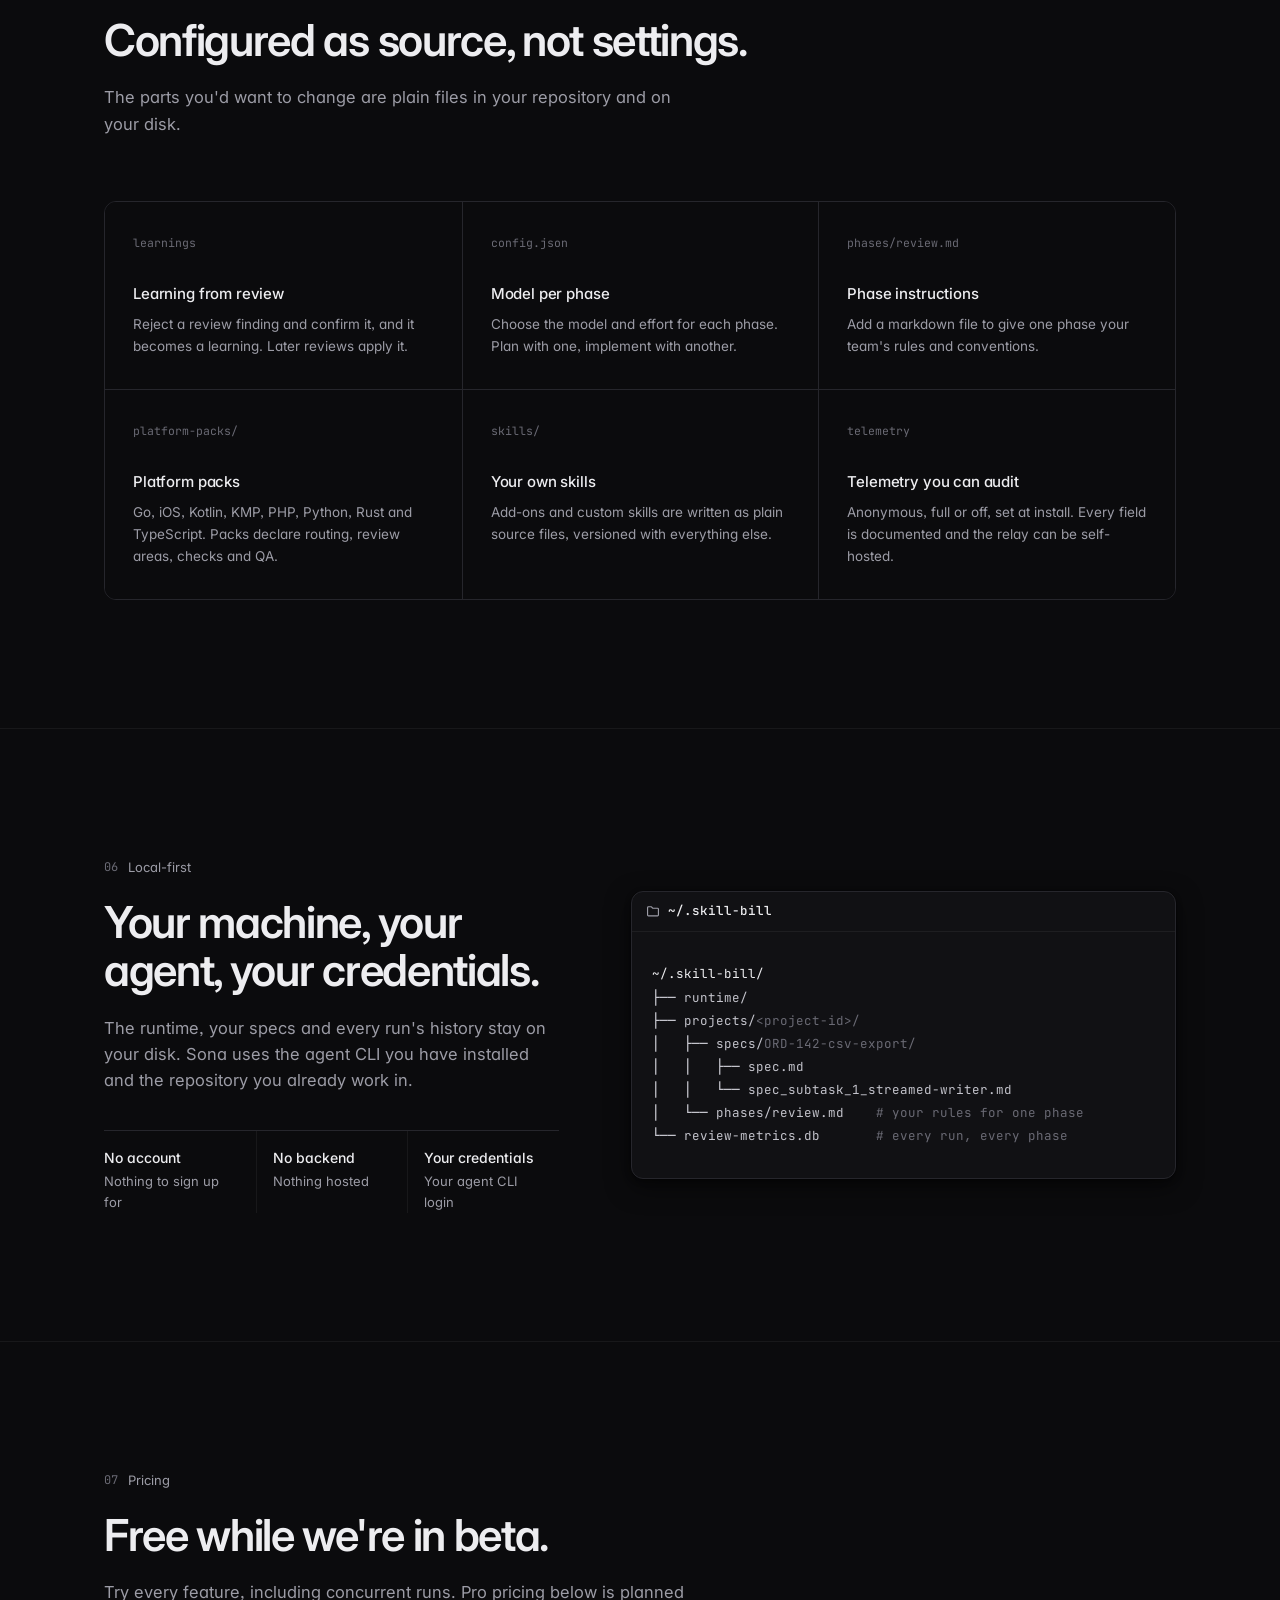
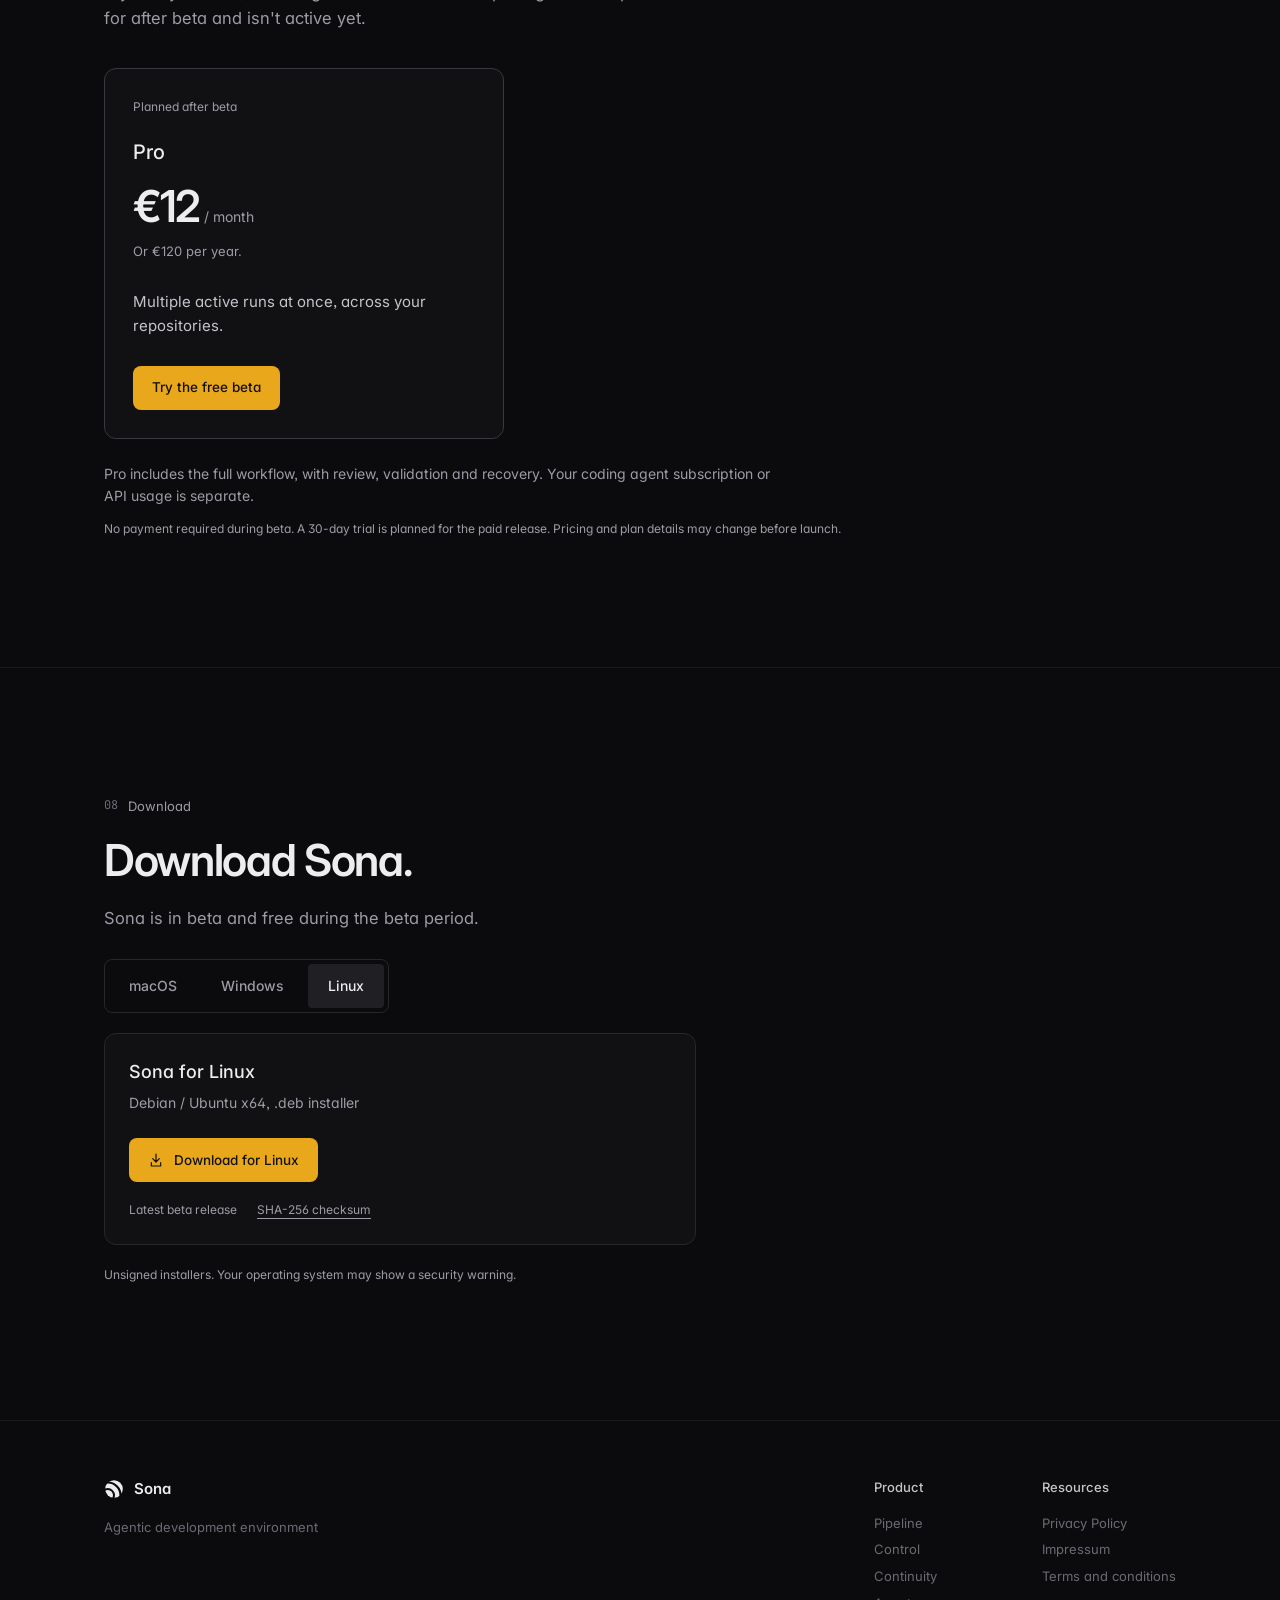
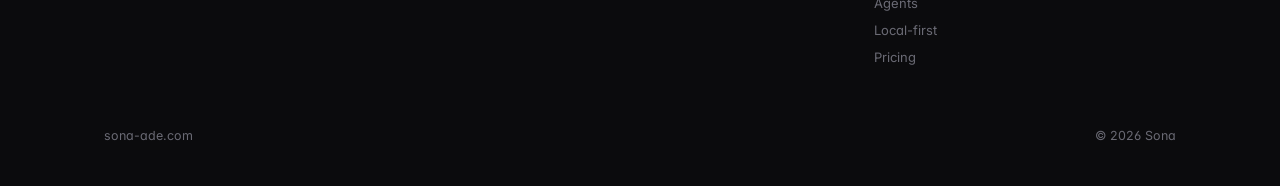
==== commit 11f3d4d8: "Fix section alignment and remove GitHub links" ====
--- a/index.html
+++ b/index.html
@@ -80,7 +80,6 @@
         <a href="#agents">Agents</a>
         <a href="#local">Local-first</a>
         <a href="#pricing">Pricing</a>
-        <a href="https://github.com/Sermilion/SonaADE/blob/main/docs/getting-started.md" target="_blank" rel="noopener noreferrer">Docs</a>
       </nav>
       <div class="header-actions">
         <a class="btn btn-secondary btn-sm" href="#download">Download Sona</a>
@@ -365,7 +364,7 @@
 
     <!-- Pricing -->
     <section class="section pricing" id="pricing" aria-labelledby="pricing-title">
-      <div class="wrap pricing-inner">
+      <div class="wrap">
         <p class="eyebrow"><span class="num">07</span>Pricing</p>
         <h2 id="pricing-title">Free while we're in beta.</h2>
         <p class="lede">Try every feature, including concurrent runs. Pro pricing below is planned for after beta and isn't active yet.</p>
@@ -386,7 +385,7 @@
 
     <!-- Downloads -->
     <section class="section downloads" id="download" aria-labelledby="download-title">
-      <div class="wrap download-inner">
+      <div class="wrap">
         <p class="eyebrow"><span class="num">08</span>Download</p>
         <h2 id="download-title">Download Sona.</h2>
         <p class="lede">Sona is in beta and free during the beta period.</p>
@@ -415,7 +414,6 @@
           </ul>
         </noscript>
         <p class="download-note">Unsigned installers. Your operating system may show a security warning.</p>
-        <a class="download-help" href="https://github.com/Sermilion/SonaADE/blob/main/docs/getting-started.md" target="_blank" rel="noopener noreferrer">Installation help</a>
       </div>
     </section>
   </main>
@@ -438,7 +436,6 @@
         </div>
         <div>
           <p>Resources</p>
-          <a href="https://github.com/Sermilion/SonaADE/blob/main/docs/getting-started.md" target="_blank" rel="noopener noreferrer">Getting started</a>
           <a href="privacy.html">Privacy Policy</a>
           <a href="impressum.html">Impressum</a>
           <a href="terms.html">Terms and conditions</a>
--- a/styles.css
+++ b/styles.css
@@ -363,7 +363,6 @@
 .facts span { display: block; margin-top: 2px; font-size: 13px; color: var(--fg-muted); }
 
 /* Pricing */
-.pricing-inner { max-width: 880px; }
 .pricing-plans { max-width: 400px; margin-top: 36px; }
 .pricing-plan { display: flex; flex-direction: column; align-items: flex-start; padding: 28px; border: 1px solid var(--border); border-radius: var(--r-lg); background: var(--bg-panel); }
 .pricing-plan-pro { border-color: var(--border-strong); }
@@ -375,10 +374,10 @@
 .pricing-description { margin: 28px 0; color: var(--fg-2); font-size: 15px; }
 .pricing-plan .btn { margin-top: auto; min-height: 44px; height: auto; padding: 12px 18px; }
 .pricing-details { margin-top: 24px; max-width: 680px; color: var(--fg-muted); font-size: 14px; }
-.pricing-status { margin-top: 12px; color: var(--fg-muted); font-size: 12px; }
+.pricing-status { margin-top: 12px; max-width: 832px; color: var(--fg-muted); font-size: 12px; }
 
 /* Downloads */
-.download-inner { max-width: 640px; }
+.download-package, .download-fallback { max-width: 592px; }
 .downloads [hidden] { display: none; }
 .platform-picker {
   display: flex; gap: 4px; padding: 4px; width: fit-content; max-width: 100%;
@@ -396,10 +395,9 @@
 .download-primary { min-height: 44px; height: auto; padding: 12px 18px; gap: 10px; }
 .download-primary svg { flex: none; }
 .download-meta { display: flex; flex-wrap: wrap; gap: 8px 20px; margin-top: 18px; color: var(--fg-muted); font-size: 12px; }
-.download-meta a, .download-help, .download-fallback a { text-decoration: underline; text-underline-offset: 4px; }
-.download-meta a:hover, .download-help:hover { color: var(--accent-text); }
+.download-meta a, .download-fallback a { text-decoration: underline; text-underline-offset: 4px; }
+.download-meta a:hover { color: var(--accent-text); }
 .download-note { margin: 20px 0 8px; color: var(--fg-muted); font-size: 12px; }
-.download-help { font-size: 13px; }
 .download-fallback { margin-top: 28px; }
 .download-fallback li { display: flex; flex-direction: column; gap: 6px; padding: 20px 0; border-bottom: 1px solid var(--border); }
 .download-fallback span, .download-fallback a:last-child { font-size: 13px; color: var(--fg-muted); }
